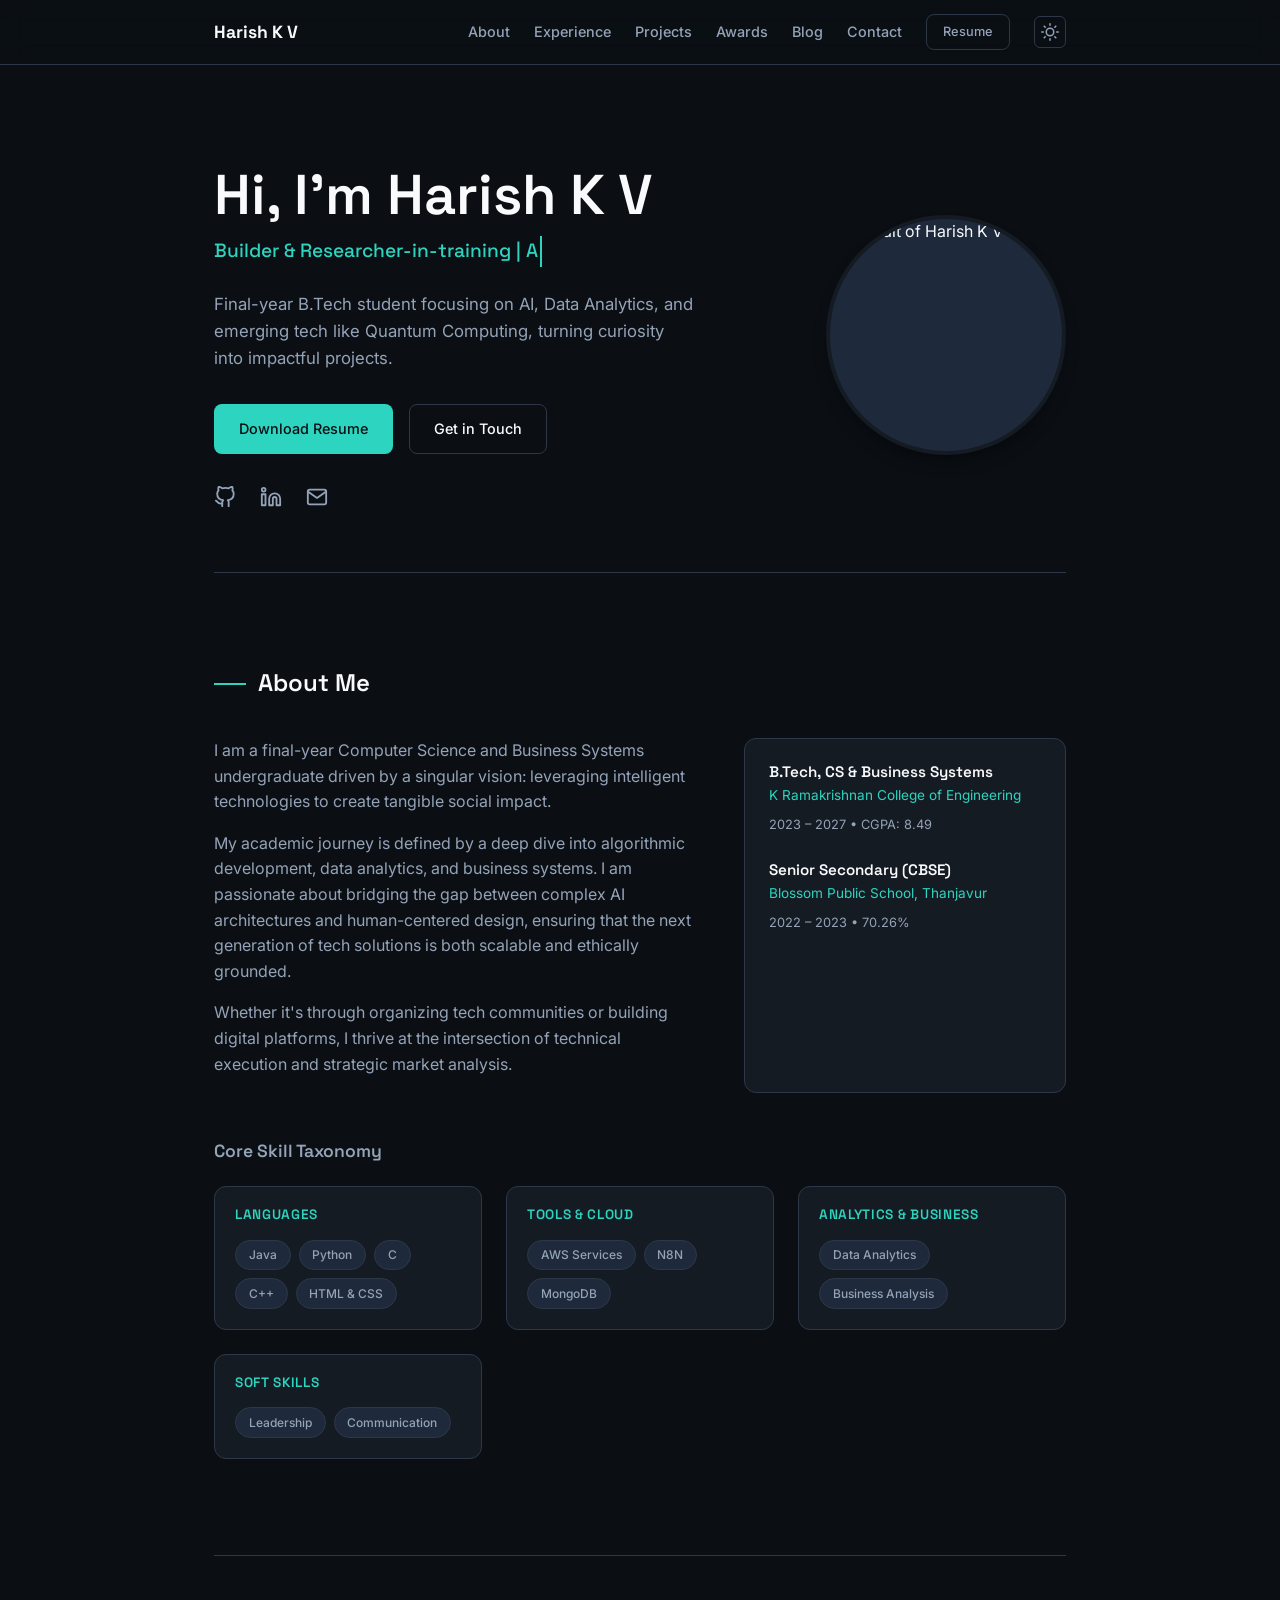
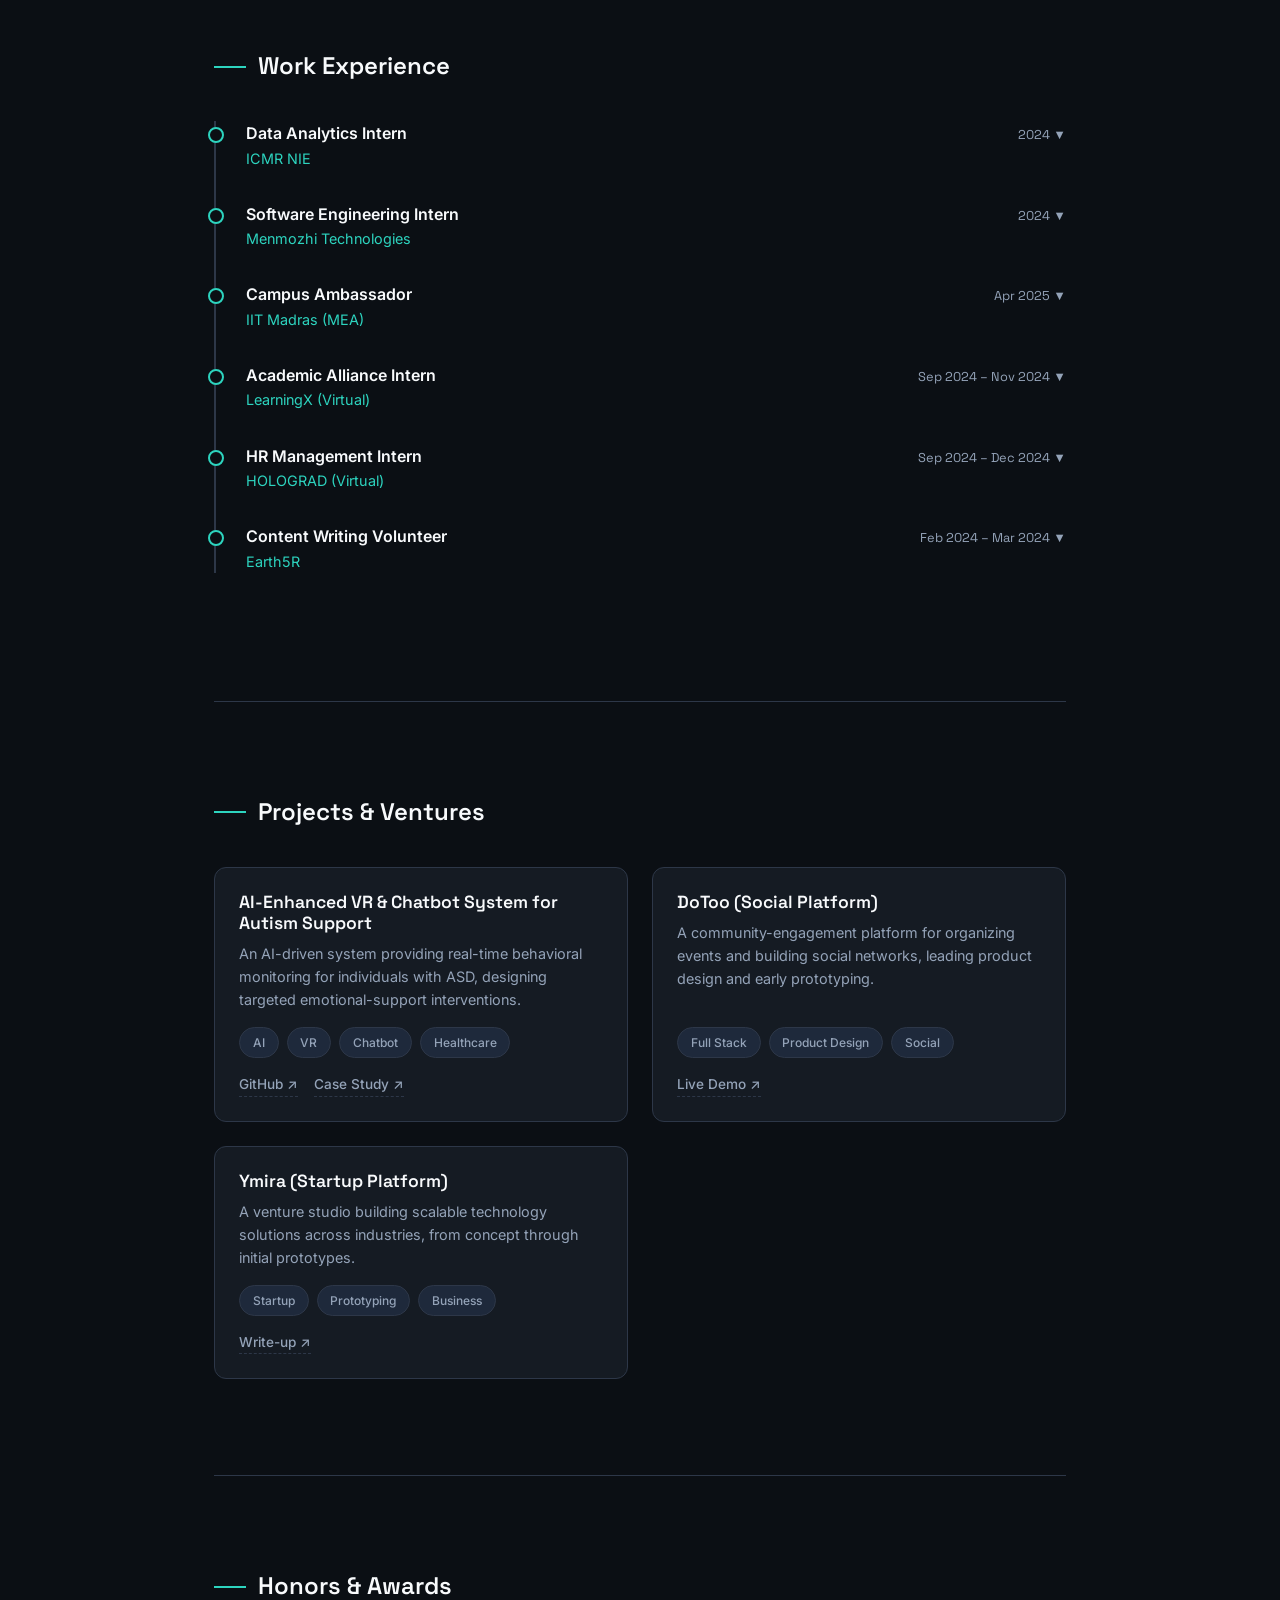
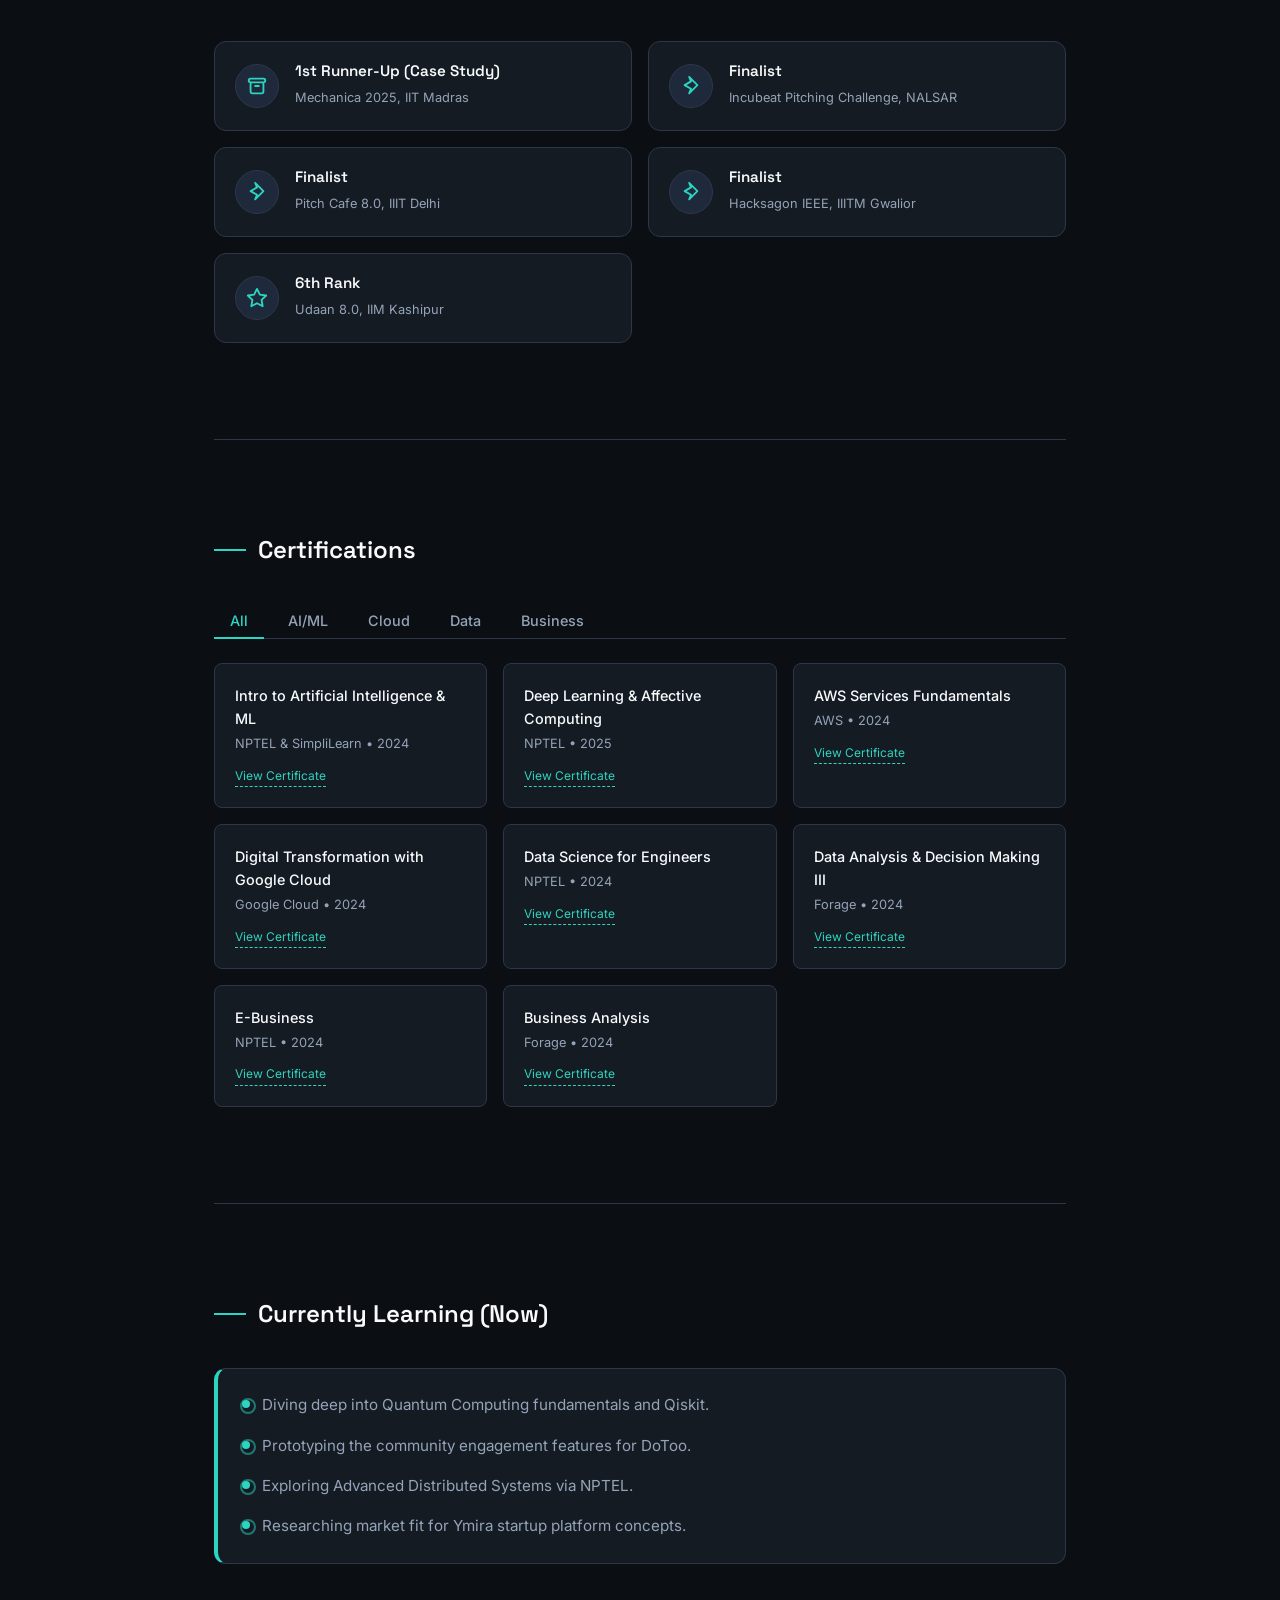
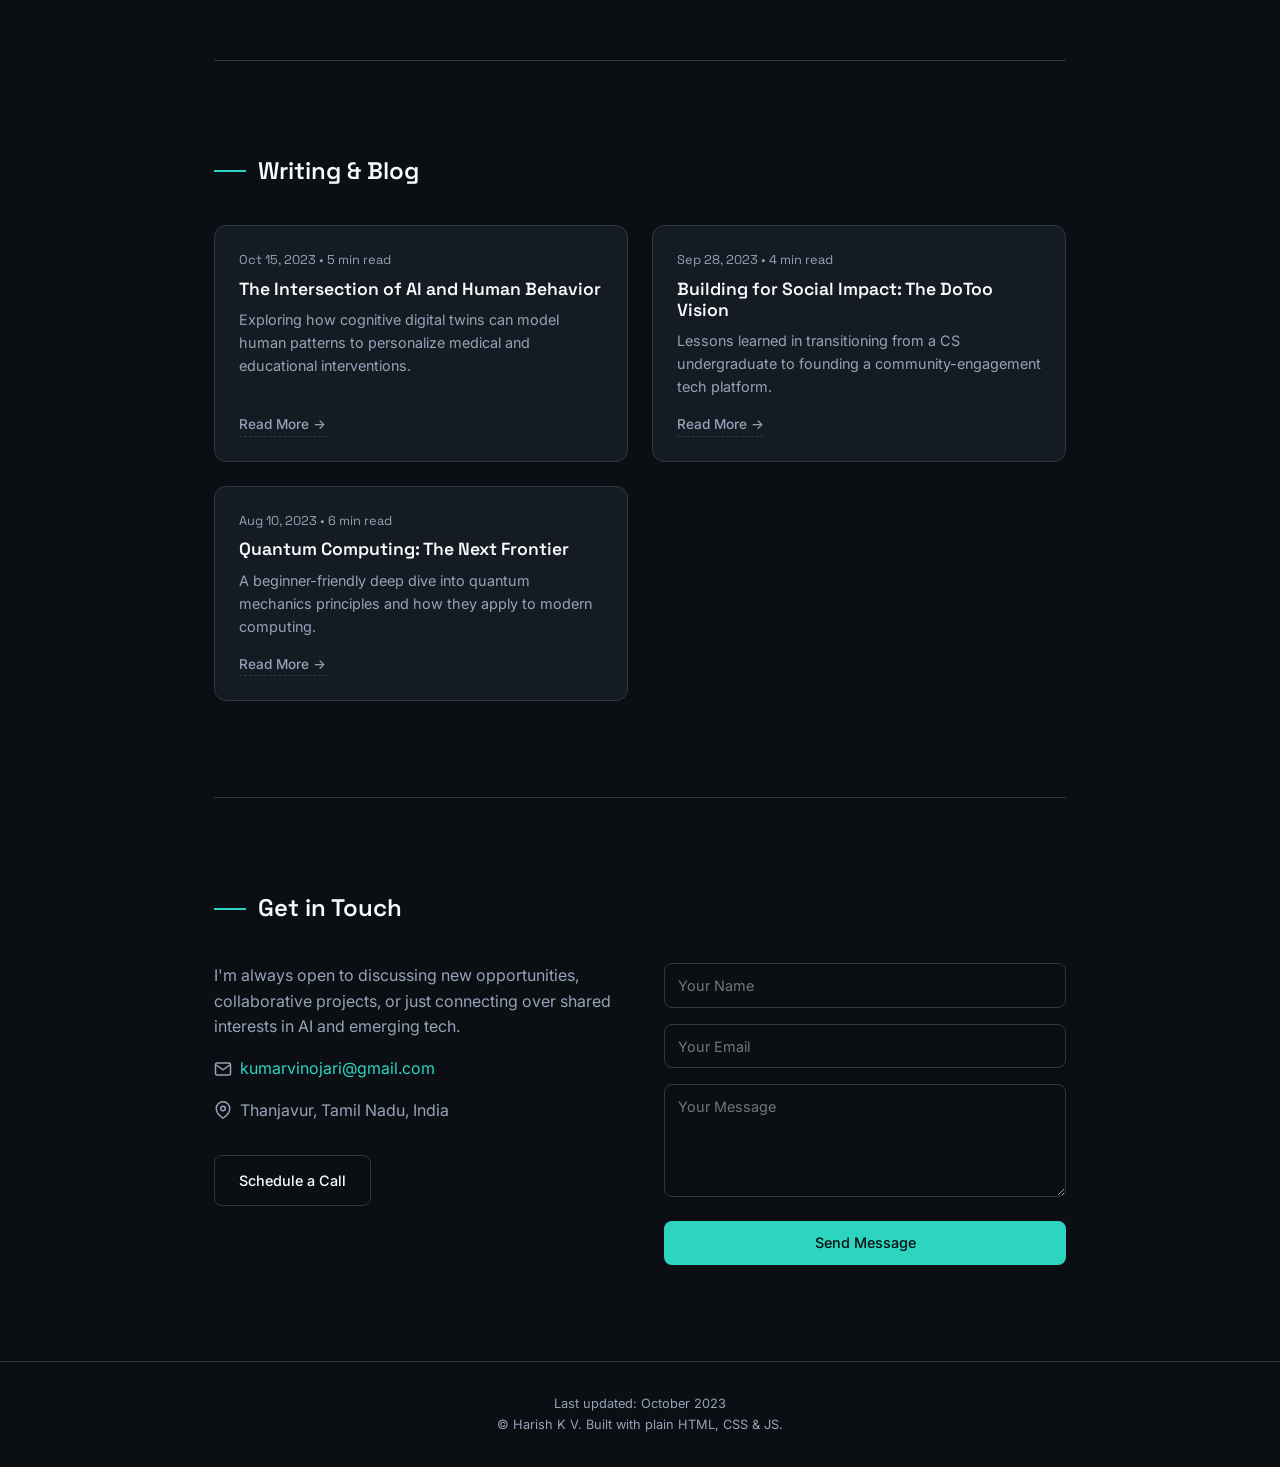
==== HarishKV.html @ 6a4a7d9d "Update social media links and profile image" ====
<!DOCTYPE html>
<html lang="en">
<head>
    <meta charset="UTF-8">
    <meta name="viewport" content="width=device-width, initial-scale=1.0">
    <title>Harish K V — Builder & Researcher-in-training</title>
    <meta name="description" content="Final-year B.Tech student focusing on AI, Data Analytics, and turning curiosity into projects.">
    
    <!-- Open Graph / Social Meta -->
    <meta property="og:title" content="Harish K V — Portfolio">
    <meta property="og:description" content="Final-year B.Tech student focusing on AI, Data Analytics, and turning curiosity into projects.">
    <meta property="og:type" content="website">
    
    <!-- Favicon (Inline SVG for zero load time) -->
    <link rel="icon" href=",<svg xmlns=%22http://www.w3.org/2000/svg%22 viewBox=%220 0 100 100%22><rect width=%22100%22 height=%22100%22 rx=%2220%22 fill=%22%230F766E%22/><text x=%2250%22 y=%2275%22 font-size=%2270%22 font-family=%22sans-serif%22 font-weight=%22bold%22 fill=%22white%22 text-anchor=%22middle%22>H</text></svg>">
    
    <!-- Fonts -->
    <link rel="preconnect" href="https://fonts.googleapis.com">
    <link rel="preconnect" href="https://fonts.gstatic.com" crossorigin>
    <link href="https://fonts.googleapis.com/css2?family=Space+Grotesk:wght@400;500;600;700&family=Inter:wght@300;400;500;600&display=swap" rel="stylesheet">

    <!-- Progressive Enhancement: Mark JS as loaded so animations don't hide content if JS fails -->
    <script>document.documentElement.classList.add('js-loaded');</script>

    <style>
        /* =========================================
           1. DESIGN TOKENS & RESETS
           ========================================= */
        :root {
            --bg: #0B0F14;
            --surface: #151B23;
            --text: #F8FAFC;
            --text-muted: #94A3B8;
            --accent: #2DD4BF;
            --accent-hover: #5EEAD4;
            --border: #2D3748;
            --code-bg: #1E293B;
            --radius: 12px;
            --shadow: 0 4px 6px -1px rgba(0, 0, 0, 0.3);
            --shadow-hover: 0 10px 15px -3px rgba(0, 0, 0, 0.4);
        }

        [data-theme="light"] {
            --bg: #FAFAFA;
            --surface: #FFFFFF;
            --text: #1E293B;
            --text-muted: #64748B;
            --accent: #0F766E;
            --accent-hover: #115E59;
            --border: #E2E8F0;
            --code-bg: #F1F5F9;
            --shadow: 0 4px 6px -1px rgba(0, 0, 0, 0.05);
            --shadow-hover: 0 10px 15px -3px rgba(0, 0, 0, 0.08);
        }

        * { margin: 0; padding: 0; box-sizing: border-box; }
        html { scroll-behavior: smooth; }
        
        body {
            font-family: 'Inter', sans-serif;
            background-color: var(--bg);
            color: var(--text);
            line-height: 1.6;
            transition: background-color 0.3s ease, color 0.3s ease;
            -webkit-font-smoothing: antialiased;
        }

        h1, h2, h3, h4, h5 {
            font-family: 'Space Grotesk', sans-serif;
            font-weight: 600;
            line-height: 1.2;
            color: var(--text);
        }

        a { color: var(--accent); text-decoration: none; transition: color 0.2s; }
        a:hover { color: var(--accent-hover); }
        img { max-width: 100%; display: block; }

        ::selection { background: var(--accent); color: var(--bg); }

        /* =========================================
           2. LAYOUT & UTILITIES
           ========================================= */
        .container { max-width: 900px; margin: 0 auto; padding: 0 1.5rem; }
        .section { padding: 6rem 0; border-top: 1px solid var(--border); }
        .section-title { font-size: 1.5rem; margin-bottom: 2.5rem; display: flex; align-items: center; gap: 0.75rem; }
        .section-title::before { content: ''; display: block; width: 32px; height: 2px; background: var(--accent); }
        .text-muted { color: var(--text-muted); }
        .tag { font-size: 0.75rem; padding: 0.3rem 0.8rem; background: var(--code-bg); border-radius: 999px; color: var(--text-muted); font-weight: 500; border: 1px solid var(--border); }
        .btn { display: inline-block; padding: 0.8rem 1.5rem; border-radius: 8px; font-weight: 500; font-size: 0.9rem; transition: all 0.2s; cursor: pointer; border: 1px solid transparent; font-family: 'Inter', sans-serif; }
        .btn-primary { background: var(--accent); color: var(--bg); }
        .btn-primary:hover { background: var(--accent-hover); color: var(--bg); transform: translateY(-2px); box-shadow: var(--shadow-hover); }
        .btn-outline { background: transparent; border-color: var(--border); color: var(--text); }
        .btn-outline:hover { border-color: var(--accent); color: var(--accent); transform: translateY(-2px); }

        /* =========================================
           3. NAVIGATION
           ========================================= */
        nav {
            position: sticky; top: 0; z-index: 50;
            background: rgba(11, 15, 20, 0.8);
            backdrop-filter: blur(12px);
            border-bottom: 1px solid var(--border);
        }
        [data-theme="light"] nav { background: rgba(250, 250, 250, 0.8); }
        
        nav .container { display: flex; justify-content: space-between; align-items: center; height: 64px; }
        .nav-logo { font-family: 'Space Grotesk', sans-serif; font-weight: 700; font-size: 1.1rem; color: var(--text); }
        .nav-links { display: flex; align-items: center; gap: 1.5rem; }
        .nav-links a { color: var(--text-muted); font-size: 0.9rem; font-weight: 500; }
        .nav-links a:hover { color: var(--text); }
        .theme-toggle { background: none; border: 1px solid var(--border); border-radius: 6px; cursor: pointer; color: var(--text-muted); padding: 6px; display: flex; align-items: center; transition: all 0.2s; }
        .theme-toggle:hover { color: var(--accent); border-color: var(--accent); }
        .menu-btn { display: none; background: none; border: none; cursor: pointer; color: var(--text); }

        @media (max-width: 768px) {
            .nav-links { display: none; flex-direction: column; position: absolute; top: 64px; left: 0; right: 0; background: var(--surface); padding: 1rem; border-bottom: 1px solid var(--border); gap: 1rem; }
            .nav-links.open { display: flex; }
            .menu-btn { display: block; }
        }

        /* =========================================
           4. HERO SECTION
           ========================================= */
        header { padding: 6rem 0 4rem; }
        .hero { display: grid; grid-template-columns: 1.5fr 1fr; gap: 3rem; align-items: center; }
        .hero h1 { font-size: clamp(2.5rem, 5vw, 3.5rem); margin-bottom: 0.5rem; }
        .hero-tagline { font-family: 'Space Grotesk', sans-serif; font-size: 1.2rem; color: var(--accent); margin-bottom: 1.5rem; min-height: 30px; font-weight: 500; }
        .hero-intro { color: var(--text-muted); margin-bottom: 2rem; max-width: 500px; font-size: 1.05rem; }
        .hero-ctas { display: flex; gap: 1rem; margin-bottom: 2rem; flex-wrap: wrap; }
        .hero-socials { display: flex; gap: 1.5rem; }
        .hero-socials a { color: var(--text-muted); display: flex; align-items: center; transition: color 0.2s; }
        .hero-socials a:hover { color: var(--accent); }
        
        .hero-photo { width: 100%; max-width: 240px; aspect-ratio: 1; border-radius: 50%; overflow: hidden; margin-left: auto; border: 4px solid var(--surface); box-shadow: var(--shadow-hover); background: var(--code-bg); }
        .hero-photo img { width: 100%; height: 100%; object-fit: cover; }

        @media (max-width: 768px) {
            .hero { grid-template-columns: 1fr; text-align: center; }
            .hero-photo { margin: 0 auto; max-width: 180px; }
            .hero-ctas { justify-content: center; }
            .hero-socials { justify-content: center; }
            .hero-intro { margin-left: auto; margin-right: auto; }
        }

        /* =========================================
           5. ABOUT & SKILLS & EDUCATION
           ========================================= */
        .about-grid { display: grid; grid-template-columns: 1.5fr 1fr; gap: 3rem; margin-bottom: 3rem; }
        .about-text p { margin-bottom: 1rem; color: var(--text-muted); }
        .education-card { background: var(--surface); border: 1px solid var(--border); border-radius: var(--radius); padding: 1.5rem; }
        .edu-item { margin-bottom: 1.5rem; }
        .edu-item:last-child { margin-bottom: 0; }
        .edu-item h4 { font-size: 0.95rem; margin-bottom: 4px; }
        .edu-item p { font-size: 0.85rem; color: var(--accent); margin-bottom: 4px; }
        .edu-item span { font-size: 0.8rem; color: var(--text-muted); }
        
        .skills-grid { display: grid; grid-template-columns: repeat(auto-fit, minmax(220px, 1fr)); gap: 1.5rem; }
        .skills-group { background: var(--surface); border: 1px solid var(--border); padding: 1.25rem; border-radius: var(--radius); }
        .skills-group h4 { font-size: 0.85rem; text-transform: uppercase; letter-spacing: 0.05em; color: var(--accent); margin-bottom: 1rem; }
        .skills-container { display: flex; flex-wrap: wrap; gap: 0.5rem; }

        @media (max-width: 768px) { .about-grid { grid-template-columns: 1fr; } }

        /* =========================================
           6. TIMELINE (EXPERIENCE)
           ========================================= */
        .timeline { position: relative; padding-left: 2rem; }
        .timeline::before { content: ''; position: absolute; left: 0; top: 0; bottom: 0; width: 2px; background: var(--border); }
        .timeline-item { position: relative; margin-bottom: 2rem; }
        .timeline-item::before { content: ''; position: absolute; left: -2.4rem; top: 6px; width: 12px; height: 12px; border-radius: 50%; background: var(--bg); border: 2px solid var(--accent); }
        .timeline-header { display: flex; justify-content: space-between; align-items: baseline; flex-wrap: wrap; cursor: pointer; }
        .timeline-role { font-weight: 600; color: var(--text); }
        .timeline-company { color: var(--accent); font-size: 0.9rem; }
        .timeline-date { font-size: 0.8rem; color: var(--text-muted); font-family: 'Space Grotesk', sans-serif; }
        .timeline-details { max-height: 0; overflow: hidden; transition: max-height 0.3s ease; color: var(--text-muted); font-size: 0.9rem; padding-top: 0; }
        .timeline-item.active .timeline-details { max-height: 200px; padding-top: 0.5rem; }
        .timeline-arrow { transition: transform 0.3s ease; font-size: 0.8rem; color: var(--text-muted); }
        .timeline-item.active .timeline-arrow { transform: rotate(180deg); }

        /* =========================================
           7. PROJECTS & CARDS
           ========================================= */
        .projects-grid { display: grid; grid-template-columns: repeat(auto-fit, minmax(300px, 1fr)); gap: 1.5rem; }
        .card { background: var(--surface); border: 1px solid var(--border); border-radius: var(--radius); padding: 1.5rem; transition: transform 0.2s, box-shadow 0.2s, border-color 0.2s; display: flex; flex-direction: column; }
        .card:hover { transform: translateY(-4px); box-shadow: var(--shadow-hover); border-color: var(--accent); }
        .card h3 { margin-bottom: 0.5rem; font-size: 1.1rem; }
        .card p { font-size: 0.9rem; color: var(--text-muted); margin-bottom: 1rem; flex-grow: 1; }
        .card-tags { display: flex; flex-wrap: wrap; gap: 0.5rem; margin-bottom: 1rem; }
        .card-links { display: flex; gap: 1rem; font-size: 0.85rem; font-weight: 500; }
        .placeholder-link { color: var(--text-muted); border-bottom: 1px dashed var(--border); cursor: not-allowed; }

        /* =========================================
           8. ACHIEVEMENTS
           ========================================= */
        .achievements-grid { display: grid; grid-template-columns: repeat(auto-fit, minmax(280px, 1fr)); gap: 1rem; }
        .achievement-card { display: flex; align-items: center; gap: 1rem; background: var(--surface); border: 1px solid var(--border); padding: 1.25rem; border-radius: var(--radius); transition: border-color 0.2s; }
        .achievement-card:hover { border-color: var(--accent); }
        .medal-icon { width: 44px; height: 44px; background: var(--code-bg); border-radius: 50%; display: flex; align-items: center; justify-content: center; color: var(--accent); flex-shrink: 0; border: 1px solid var(--border); }
        .achievement-info h4 { font-size: 0.95rem; margin-bottom: 4px; }
        .achievement-info span { font-size: 0.8rem; color: var(--text-muted); }

        /* =========================================
           9. CERTIFICATIONS
           ========================================= */
        .cert-tabs { display: flex; gap: 0.5rem; margin-bottom: 1.5rem; border-bottom: 1px solid var(--border); flex-wrap: wrap; }
        .cert-tab { padding: 0.5rem 1rem; background: none; border: none; cursor: pointer; color: var(--text-muted); font-weight: 500; font-family: 'Inter', sans-serif; border-bottom: 2px solid transparent; margin-bottom: -1px; font-size: 0.9rem; }
        .cert-tab.active { color: var(--accent); border-bottom-color: var(--accent); }
        .cert-grid { display: grid; grid-template-columns: repeat(auto-fit, minmax(260px, 1fr)); gap: 1rem; }
        .cert-item { background: var(--surface); border: 1px solid var(--border); padding: 1.25rem; border-radius: 8px; font-size: 0.9rem; }
        .cert-item strong { display: block; color: var(--text); margin-bottom: 4px; font-weight: 500; }
        .cert-item span { color: var(--text-muted); font-size: 0.8rem; display: block; margin-bottom: 8px; }
        .cert-item a { font-size: 0.75rem; display: inline-block; color: var(--accent); border-bottom: 1px dashed var(--accent); padding-bottom: 1px; }

        /* =========================================
           10. NOW SECTION
           ========================================= */
        .now-card { background: var(--surface); border: 1px solid var(--border); border-left: 4px solid var(--accent); border-radius: var(--radius); padding: 1.5rem; }
        .now-list { list-style: none; }
        .now-list li { display: flex; align-items: start; gap: 0.75rem; margin-bottom: 1rem; color: var(--text-muted); font-size: 0.95rem; }
        .now-list li:last-child { margin-bottom: 0; }
        .pulse { width: 8px; height: 8px; background: var(--accent); border-radius: 50%; margin-top: 7px; flex-shrink: 0; position: relative; }
        .pulse::after { content: ''; position: absolute; top: -2px; left: -2px; width: 12px; height: 12px; border-radius: 50%; border: 2px solid var(--accent); opacity: 0.5; animation: pulse 2s infinite; }
        @keyframes pulse { 0% { transform: scale(1); opacity: 0.5; } 100% { transform: scale(1.5); opacity: 0; } }

        /* =========================================
           11. CONTACT
           ========================================= */
        .contact-grid { display: grid; grid-template-columns: 1fr 1fr; gap: 3rem; }
        .contact-form input, .contact-form textarea { width: 100%; padding: 0.8rem; margin-bottom: 1rem; background: var(--bg); border: 1px solid var(--border); border-radius: 8px; color: var(--text); font-family: 'Inter', sans-serif; font-size: 0.9rem; }
        .contact-form input:focus, .contact-form textarea:focus { outline: none; border-color: var(--accent); }
        .contact-info p { margin-bottom: 1rem; color: var(--text-muted); display: flex; align-items: center; gap: 0.5rem; }
        @media (max-width: 768px) { .contact-grid { grid-template-columns: 1fr; } }

        /* =========================================
           12. FOOTER & MISC
           ========================================= */
        footer { padding: 2rem 0; border-top: 1px solid var(--border); text-align: center; color: var(--text-muted); font-size: 0.8rem; }
        
        /* Bulletproof Scroll Reveal: Only hide if JS is loaded successfully */
        .reveal { transition: opacity 0.6s ease, transform 0.6s ease; }
        .js-loaded .reveal { opacity: 0; transform: translateY(20px); }
        .js-loaded .reveal.visible { opacity: 1; transform: translateY(0); }
        
        .cursor { display: inline-block; width: 2px; background: var(--accent); margin-left: 2px; animation: blink 1s infinite; }
        @keyframes blink { 0%, 100% { opacity: 1; } 50% { opacity: 0; } }

        /* Print Styles */
        @media print {
            nav, .hero-ctas, .theme-toggle, .menu-btn, footer, .contact-form { display: none; }
            body { background: white; color: black; }
            .section { border: none; padding: 1rem 0; }
            .card, .timeline-item, .achievement-card, .skills-group, .education-card { box-shadow: none; border: 1px solid #ccc; background: white; }
            .reveal { opacity: 1; transform: none; }
        }
    </style>
</head>
<body>

    <!-- ================= NAVIGATION ================= -->
    <nav>
        <div class="container">
            <a href="#hero" class="nav-logo">Harish K V</a>
            <div class="nav-links" id="navLinks">
                <a href="#about">About</a>
                <a href="#experience">Experience</a>
                <a href="#projects">Projects</a>
                <a href="#achievements">Awards</a>
                <a href="#blog">Blog</a>
                <a href="#contact">Contact</a>
                <a href="#" class="btn btn-outline" style="padding: 0.4rem 1rem; font-size: 0.8rem;" onclick="alert('Replace this with your PDF Resume Link'); return false;">Resume</a>
                <button class="theme-toggle" id="themeToggle" aria-label="Toggle dark mode">
                    <svg xmlns="http://www.w3.org/2000/svg" width="18" height="18" viewBox="0 0 24 24" fill="none" stroke="currentColor" stroke-width="2" stroke-linecap="round" stroke-linejoin="round"><circle cx="12" cy="12" r="5"></circle><line x1="12" y1="1" x2="12" y2="3"></line><line x1="12" y1="21" x2="12" y2="23"></line><line x1="4.22" y1="4.22" x2="5.64" y2="5.64"></line><line x1="18.36" y1="18.36" x2="19.78" y2="19.78"></line><line x1="1" y1="12" x2="3" y2="12"></line><line x1="21" y1="12" x2="23" y2="12"></line><line x1="4.22" y1="19.78" x2="5.64" y2="18.36"></line><line x1="18.36" y1="5.64" x2="19.78" y2="4.22"></line></svg>
                </button>
            </div>
            <button class="menu-btn" id="menuBtn" aria-label="Open menu">
              <svg xmlns="http://www.w3.org/2000/svg" width="24" height="24" viewBox="0 0 24 24" fill="none" stroke="currentColor" stroke-width="2" stroke-linecap="round" stroke-linejoin="round"><line x1="3" y1="12" x2="21" y2="12"></line><line x1="3" y1="6" x2="21" y2="6"></line><line x1="3" y1="18" x2="21" y2="18"></line></svg>
            </button>
        </div>
    </nav>

    <!-- ================= HERO ================= -->
    <header id="hero">
        <div class="container hero">
            <div>
                <h1>Hi, I'm Harish K V</h1>
                <div class="hero-tagline"><span id="typed-text"></span><span class="cursor">&nbsp;</span></div>
                <p class="hero-intro">
                    Final-year B.Tech student focusing on AI, Data Analytics, and emerging tech like Quantum Computing, turning curiosity into impactful projects.
                </p>
                <div class="hero-ctas">
                    <a href="#" class="btn btn-primary" onclick="alert('Replace this with your PDF Resume Link'); return false;">Download Resume</a>
                    <a href="#contact" class="btn btn-outline">Get in Touch</a>
                </div>
                <div class="hero-socials">
                    <a href="https://github.com/harish-KV-0506" target="_blank" aria-label="GitHub">
                        <svg xmlns="http://www.w3.org/2000/svg" width="22" height="22" viewBox="0 0 24 24" fill="none" stroke="currentColor" stroke-width="2" stroke-linecap="round" stroke-linejoin="round"><path d="M9 19c-5 1.5-5-2.5-7-3m14 6v-3.87a3.37 3.37 0 0 0-.94-2.61c3.14-.35 6.44-1.54 6.44-7A5.44 5.44 0 0 0 20 4.77 5.07 5.07 0 0 0 19.91 1S18.73.65 16 2.48a13.38 13.38 0 0 0-7 0C6.27.65 5.09 1 5.09 1A5.07 5.07 0 0 0 5 4.77a5.44 5.44 0 0 0-1.5 3.78c0 5.42 3.3 6.61 6.44 7A3.37 3.37 0 0 0 9 18.13V22"></path></svg>
                    </a>
                    <a href="https://www.linkedin.com/in/harish-k-v10 target="_blank" aria-label="LinkedIn">
                        <svg xmlns="http://www.w3.org/2000/svg" width="22" height="22" viewBox="0 0 24 24" fill="none" stroke="currentColor" stroke-width="2" stroke-linecap="round" stroke-linejoin="round"><path d="M16 8a6 6 0 0 1 6 6v7h-4v-7a2 2 0 0 0-2-2 2 2 0 0 0-2 2v7h-4v-7a6 6 0 0 1 6-6z"></path><rect x="2" y="9" width="4" height="12"></rect><circle cx="4" cy="4" r="2"></circle></svg>
                    </a>
                    <a href="mailto:kumarvinojari@gmail.com" aria-label="Email">
                        <svg xmlns="http://www.w3.org/2000/svg" width="22" height="22" viewBox="0 0 24 24" fill="none" stroke="currentColor" stroke-width="2" stroke-linecap="round" stroke-linejoin="round"><path d="M4 4h16c1.1 0 2 .9 2 2v12c0 1.1-.9 2-2 2H4c-1.1 0-2-.9-2-2V6c0-1.1.9-2 2-2z"></path><polyline points="22,6 12,13 2,6"></polyline></svg>
                    </a>
                </div>
            </div>
            <div class="hero-photo">
                <!-- REPLACE src WITH YOUR ACTUAL HEADSHOT URL -->
                <img src="" alt="Portrait of Harish K V" loading="lazy">
            </div>
        </div>
    </header>

    <main class="container">
        <!-- ================= ABOUT ================= -->
        <section id="about" class="section reveal">
            <h2 class="section-title">About Me</h2>
            <div class="about-grid">
                <div class="about-text">
                    <p>I am a final-year Computer Science and Business Systems undergraduate driven by a singular vision: leveraging intelligent technologies to create tangible social impact.</p>
                    <p>My academic journey is defined by a deep dive into algorithmic development, data analytics, and business systems. I am passionate about bridging the gap between complex AI architectures and human-centered design, ensuring that the next generation of tech solutions is both scalable and ethically grounded.</p>
                    <p>Whether it's through organizing tech communities or building digital platforms, I thrive at the intersection of technical execution and strategic market analysis.</p>
                </div>
                <div class="education-card">
                    <div class="edu-item">
                        <h4>B.Tech, CS & Business Systems</h4>
                        <p>K Ramakrishnan College of Engineering</p>
                        <span>2023 – 2027 • CGPA: 8.49</span>
                    </div>
                    <div class="edu-item">
                        <h4>Senior Secondary (CBSE)</h4>
                        <p>Blossom Public School, Thanjavur</p>
                        <span>2022 – 2023 • 70.26%</span>
                    </div>
                </div>
            </div>
            
            <h3 style="font-size: 1.1rem; margin-bottom: 1.5rem; color: var(--text-muted);">Core Skill Taxonomy</h3>
            <div class="skills-grid">
                <div class="skills-group">
                    <h4>Languages</h4>
                    <div class="skills-container"><span class="tag">Java</span><span class="tag">Python</span><span class="tag">C</span><span class="tag">C++</span><span class="tag">HTML & CSS</span></div>
                </div>
                <div class="skills-group">
                    <h4>Tools & Cloud</h4>
                    <div class="skills-container"><span class="tag">AWS Services</span><span class="tag">N8N</span><span class="tag">MongoDB</span></div>
                </div>
                <div class="skills-group">
                    <h4>Analytics & Business</h4>
                    <div class="skills-container"><span class="tag">Data Analytics</span><span class="tag">Business Analysis</span></div>
                </div>
                <div class="skills-group">
                    <h4>Soft Skills</h4>
                    <div class="skills-container"><span class="tag">Leadership</span><span class="tag">Communication</span></div>
                </div>
            </div>
        </section>

        <!-- ================= EXPERIENCE ================= -->
        <section id="experience" class="section reveal">
            <h2 class="section-title">Work Experience</h2>
            <div class="timeline" id="timelineContainer">
                <!-- Populated by JS -->
            </div>
        </section>

        <!-- ================= PROJECTS ================= -->
        <section id="projects" class="section reveal">
            <h2 class="section-title">Projects & Ventures</h2>
            <div class="projects-grid" id="projectsContainer">
                <!-- Populated by JS -->
            </div>
        </section>

        <!-- ================= ACHIEVEMENTS ================= -->
        <section id="achievements" class="section reveal">
            <h2 class="section-title">Honors & Awards</h2>
            <div class="achievements-grid" id="achievementsContainer">
                <!-- Populated by JS -->
            </div>
        </section>

        <!-- ================= CERTIFICATIONS ================= -->
        <section id="certifications" class="section reveal">
            <h2 class="section-title">Certifications</h2>
            <div class="cert-tabs" id="certTabs">
                <button class="cert-tab active" data-cat="all">All</button>
                <button class="cert-tab" data-cat="ai">AI/ML</button>
                <button class="cert-tab" data-cat="cloud">Cloud</button>
                <button class="cert-tab" data-cat="data">Data</button>
                <button class="cert-tab" data-cat="business">Business</button>
            </div>
            <div class="cert-grid" id="certContainer">
                <!-- Populated by JS -->
            </div>
        </section>

        <!-- ================= NOW SECTION ================= -->
        <section id="now" class="section reveal">
            <h2 class="section-title">Currently Learning (Now)</h2>
            <div class="now-card">
                <ul class="now-list">
                    <li><span class="pulse"></span> Diving deep into Quantum Computing fundamentals and Qiskit.</li>
                    <li><span class="pulse"></span> Prototyping the community engagement features for DoToo.</li>
                    <li><span class="pulse"></span> Exploring Advanced Distributed Systems via NPTEL.</li>
                    <li><span class="pulse"></span> Researching market fit for Ymira startup platform concepts.</li>
                </ul>
            </div>
        </section>

        <!-- ================= BLOG ================= -->
        <section id="blog" class="section reveal">
            <h2 class="section-title">Writing & Blog</h2>
            <div class="projects-grid" id="blogContainer">
                <!-- Populated by JS -->
            </div>
        </section>

        <!-- ================= CONTACT ================= -->
        <section id="contact" class="section reveal">
            <h2 class="section-title">Get in Touch</h2>
            <div class="contact-grid">
                <div class="contact-info">
                    <p>I'm always open to discussing new opportunities, collaborative projects, or just connecting over shared interests in AI and emerging tech.</p>
                    <p>
                        <svg xmlns="http://www.w3.org/2000/svg" width="18" height="18" viewBox="0 0 24 24" fill="none" stroke="currentColor" stroke-width="2"><path d="M4 4h16c1.1 0 2 .9 2 2v12c0 1.1-.9 2-2 2H4c-1.1 0-2-.9-2-2V6c0-1.1.9-2 2-2z"></path><polyline points="22,6 12,13 2,6"></polyline></svg>
                        <a href="mailto:kumarvinojari@gmail.com">kumarvinojari@gmail.com</a>
                    </p>
                    <p>
                        <svg xmlns="http://www.w3.org/2000/svg" width="18" height="18" viewBox="0 0 24 24" fill="none" stroke="currentColor" stroke-width="2"><path d="M21 10c0 7-9 13-9 13s-9-6-9-13a9 9 0 0 1 18 0z"></path><circle cx="12" cy="10" r="3"></circle></svg>
                        Thanjavur, Tamil Nadu, India
                    </p>
                    <div style="margin-top: 2rem;">
                        <a href="#" class="btn btn-outline" onclick="alert('Replace with Calendly link'); return false;">Schedule a Call</a>
                    </div>
                </div>
                <form class="contact-form" onsubmit="alert('Form submission needs backend integration (e.g., Formspree).'); return false;">
                    <input type="text" placeholder="Your Name" required>
                    <input type="email" placeholder="Your Email" required>
                    <textarea rows="5" placeholder="Your Message" required></textarea>
                    <button type="submit" class="btn btn-primary" style="width: 100%;">Send Message</button>
                </form>
            </div>
        </section>
    </main>

    <footer>
        <div class="container">
            <p>Last updated: October 2023</p>
            <p>© Harish K V. Built with plain HTML, CSS & JS.</p>
        </div>
    </footer>

    <script>
        /* =========================================
           DATA ARRAYS (EDIT THESE TO UPDATE CONTENT)
           ========================================= */

        const experiences = [
            { role: "Data Analytics Intern", company: "ICMR NIE", date: "2024", desc: "Analyzed public health datasets to derive actionable insights, supporting research initiatives in epidemiology." },
            { role: "Software Engineering Intern", company: "Menmozhi Technologies", date: "2024", desc: "Contributed to the software development lifecycle, focusing on scalable web architectures and clean code practices." },
            { role: "Campus Ambassador", company: "IIT Madras (MEA)", date: "Apr 2025", desc: "Represented IITM events and workshops, bridging the gap between academia and industry peers." },
            { role: "Academic Alliance Intern", company: "LearningX (Virtual)", date: "Sep 2024 – Nov 2024", desc: "Collaborated on educational technology platforms, enhancing learning management systems." },
            { role: "HR Management Intern", company: "HOLOGRAD (Virtual)", date: "Sep 2024 – Dec 2024", desc: "Assisted in talent acquisition processes and HR analytics to optimize recruitment strategies." },
            { role: "Content Writing Volunteer", company: "Earth5R", date: "Feb 2024 – Mar 2024", desc: "Created impactful content focused on sustainability and environmental awareness for a global NGO." }
        ];

        const projects = [
            { title: "AI-Enhanced VR & Chatbot System for Autism Support", desc: "An AI-driven system providing real-time behavioral monitoring for individuals with ASD, designing targeted emotional-support interventions.", tags: ["AI", "VR", "Chatbot", "Healthcare"], links: [{label: "GitHub", url: "#"}, {label: "Case Study", url: "#"}] },
            { title: "DoToo (Social Platform)", desc: "A community-engagement platform for organizing events and building social networks, leading product design and early prototyping.", tags: ["Full Stack", "Product Design", "Social"], links: [{label: "Live Demo", url: "#"}] },
            { title: "Ymira (Startup Platform)", desc: "A venture studio building scalable technology solutions across industries, from concept through initial prototypes.", tags: ["Startup", "Prototyping", "Business"], links: [{label: "Write-up", url: "#"}] }
        ];

        const achievements = [
            { title: "1st Runner-Up (Case Study)", org: "Mechanica 2025, IIT Madras", icon: "M5 8h14M5 8a2 2 0 110-4h14a2 2 0 110 4M5 8v10a2 2 0 002 2h10a2 2 0 002-2V8m-9 4h4" },
            { title: "Finalist", org: "Incubeat Pitching Challenge, NALSAR", icon: "M12 15l-2 5l9-9l-9-9l2 5l-7 4z" },
            { title: "Finalist", org: "Pitch Cafe 8.0, IIIT Delhi", icon: "M12 15l-2 5l9-9l-9-9l2 5l-7 4z" },
            { title: "Finalist", org: "Hacksagon IEEE, IIITM Gwalior", icon: "M12 15l-2 5l9-9l-9-9l2 5l-7 4z" },
            { title: "6th Rank", org: "Udaan 8.0, IIM Kashipur", icon: "M12 2l3.09 6.26L22 9.27l-5 4.87 1.18 6.88L12 17.77l-6.18 3.25L7 14.14 2 9.27l6.91-1.01L12 2z" }
        ];

        const certifications = [
            { cat: "ai", name: "Intro to Artificial Intelligence & ML", issuer: "NPTEL & SimpliLearn", date: "2024", proof: "#" },
            { cat: "ai", name: "Deep Learning & Affective Computing", issuer: "NPTEL", date: "2025", proof: "#" },
            { cat: "cloud", name: "AWS Services Fundamentals", issuer: "AWS", date: "2024", proof: "#" },
            { cat: "cloud", name: "Digital Transformation with Google Cloud", issuer: "Google Cloud", date: "2024", proof: "#" },
            { cat: "data", name: "Data Science for Engineers", issuer: "NPTEL", date: "2024", proof: "#" },
            { cat: "data", name: "Data Analysis & Decision Making III", issuer: "Forage", date: "2024", proof: "#" },
            { cat: "business", name: "E-Business", issuer: "NPTEL", date: "2024", proof: "#" },
            { cat: "business", name: "Business Analysis", issuer: "Forage", date: "2024", proof: "#" }
        ];

        const blogPosts = [
            { title: "The Intersection of AI and Human Behavior", date: "Oct 15, 2023", readTime: "5 min read", excerpt: "Exploring how cognitive digital twins can model human patterns to personalize medical and educational interventions." },
            { title: "Building for Social Impact: The DoToo Vision", date: "Sep 28, 2023", readTime: "4 min read", excerpt: "Lessons learned in transitioning from a CS undergraduate to founding a community-engagement tech platform." },
            { title: "Quantum Computing: The Next Frontier", date: "Aug 10, 2023", readTime: "6 min read", excerpt: "A beginner-friendly deep dive into quantum mechanics principles and how they apply to modern computing." }
        ];

        /* =========================================
           RENDER FUNCTIONS
           ========================================= */

        // Timeline
        const timelineContainer = document.getElementById('timelineContainer');
        experiences.forEach(exp => {
            timelineContainer.innerHTML += `
                <div class="timeline-item" onclick="this.classList.toggle('active')">
                    <div class="timeline-header">
                        <div>
                            <div class="timeline-role">${exp.role}</div>
                            <div class="timeline-company">${exp.company}</div>
                        </div>
                        <div class="timeline-date">${exp.date} <span class="timeline-arrow">▼</span></div>
                    </div>
                    <div class="timeline-details">${exp.desc}</div>
                </div>
            `;
        });

        // Projects
        const projectsContainer = document.getElementById('projectsContainer');
        projects.forEach(p => {
            projectsContainer.innerHTML += `
                <div class="card">
                    <h3>${p.title}</h3>
                    <p>${p.desc}</p>
                    <div class="card-tags">${p.tags.map(t => `<span class="tag">${t}</span>`).join('')}</div>
                    <div class="card-links">
                        ${p.links.map(l => `<a href="${l.url}" target="_blank" class="${l.url === '#' ? 'placeholder-link' : ''}">${l.label} ↗</a>`).join('')}
                    </div>
                </div>
            `;
        });

        // Achievements
        const achievementsContainer = document.getElementById('achievementsContainer');
        achievements.forEach(a => {
            achievementsContainer.innerHTML += `
                <div class="achievement-card">
                    <div class="medal-icon">
                        <svg xmlns="http://www.w3.org/2000/svg" width="22" height="22" viewBox="0 0 24 24" fill="none" stroke="currentColor" stroke-width="2" stroke-linecap="round" stroke-linejoin="round"><path d="${a.icon}"></path></svg>
                    </div>
                    <div class="achievement-info">
                        <h4>${a.title}</h4>
                        <span>${a.org}</span>
                    </div>
                </div>
            `;
        });

        // Certifications
        const certContainer = document.getElementById('certContainer');
        function renderCerts(cat) {
            certContainer.innerHTML = '';
            const filtered = cat === 'all' ? certifications : certifications.filter(c => c.cat === cat);
            filtered.forEach(c => {
                certContainer.innerHTML += `
                    <div class="cert-item">
                        <strong>${c.name}</strong>
                        <span>${c.issuer} • ${c.date}</span>
                        <a href="${c.proof}" target="_blank">View Certificate</a>
                    </div>
                `;
            });
        }
        renderCerts('all');
        document.querySelectorAll('.cert-tab').forEach(tab => {
            tab.addEventListener('click', (e) => {
                document.querySelector('.cert-tab.active').classList.remove('active');
                e.target.classList.add('active');
                renderCerts(e.target.dataset.cat);
            });
        });

        // Blog
        const blogContainer = document.getElementById('blogContainer');
        blogPosts.forEach(b => {
            blogContainer.innerHTML += `
                <div class="card">
                    <span class="text-muted" style="font-size: 0.8rem; font-family: 'Space Grotesk';">${b.date} • ${b.readTime}</span>
                    <h3 style="margin-top: 0.5rem;">${b.title}</h3>
                    <p>${b.excerpt}</p>
                    <div class="card-links">
                        <a href="#" class="placeholder-link">Read More →</a>
                    </div>
                </div>
            `;
        });

        /* =========================================
           INTERACTIONS & ANIMATIONS
           ========================================= */

        // Theme Toggle (Wrapped in try-catch to prevent any browser security errors from breaking the page)
        const themeToggle = document.getElementById('themeToggle');
        const root = document.documentElement;
        let savedTheme = 'dark';
        try {
            savedTheme = localStorage.getItem('theme') || 'dark';
        } catch (e) {
            console.warn('LocalStorage not available. Defaulting to dark mode.');
        }
        root.setAttribute('data-theme', savedTheme);

        themeToggle.addEventListener('click', () => {
            const currentTheme = root.getAttribute('data-theme');
            const newTheme = currentTheme === 'dark' ? 'light' : 'dark';
            root.setAttribute('data-theme', newTheme);
            try {
                localStorage.setItem('theme', newTheme);
            } catch (e) {}
        });

        // Mobile Menu
        const menuBtn = document.getElementById('menuBtn');
        const navLinks = document.getElementById('navLinks');
        menuBtn.addEventListener('click', () => navLinks.classList.toggle('open'));

        // Scroll Reveal (Bulletproof: checks if elements exist first)
        const revealElements = document.querySelectorAll('.reveal');
        if ('IntersectionObserver' in window && revealElements.length > 0) {
            const observer = new IntersectionObserver((entries) => {
                entries.forEach(entry => {
                    if (entry.isIntersecting) {
                        entry.target.classList.add('visible');
                        observer.unobserve(entry.target);
                    }
                });
            }, { threshold: 0.1 });

            revealElements.forEach(el => observer.observe(el));
        } else {
            // Fallback for very old browsers: just make everything visible
            revealElements.forEach(el => el.classList.add('visible'));
        }

        // Hero Typing Effect
        const taglineText = "Builder & Researcher-in-training | AI, Data, and turning curiosity into projects";
        const typedTextElement = document.getElementById('typed-text');
        let typeIndex = 0;

        function typeWriter() {
            if (typeIndex < taglineText.length) {
                typedTextElement.textContent += taglineText.charAt(typeIndex);
                typeIndex++;
                setTimeout(typeWriter, 40);
            }
        }
        // Start typing effect after a slight delay
        setTimeout(typeWriter, 500);
    </script>
</body>
</html>
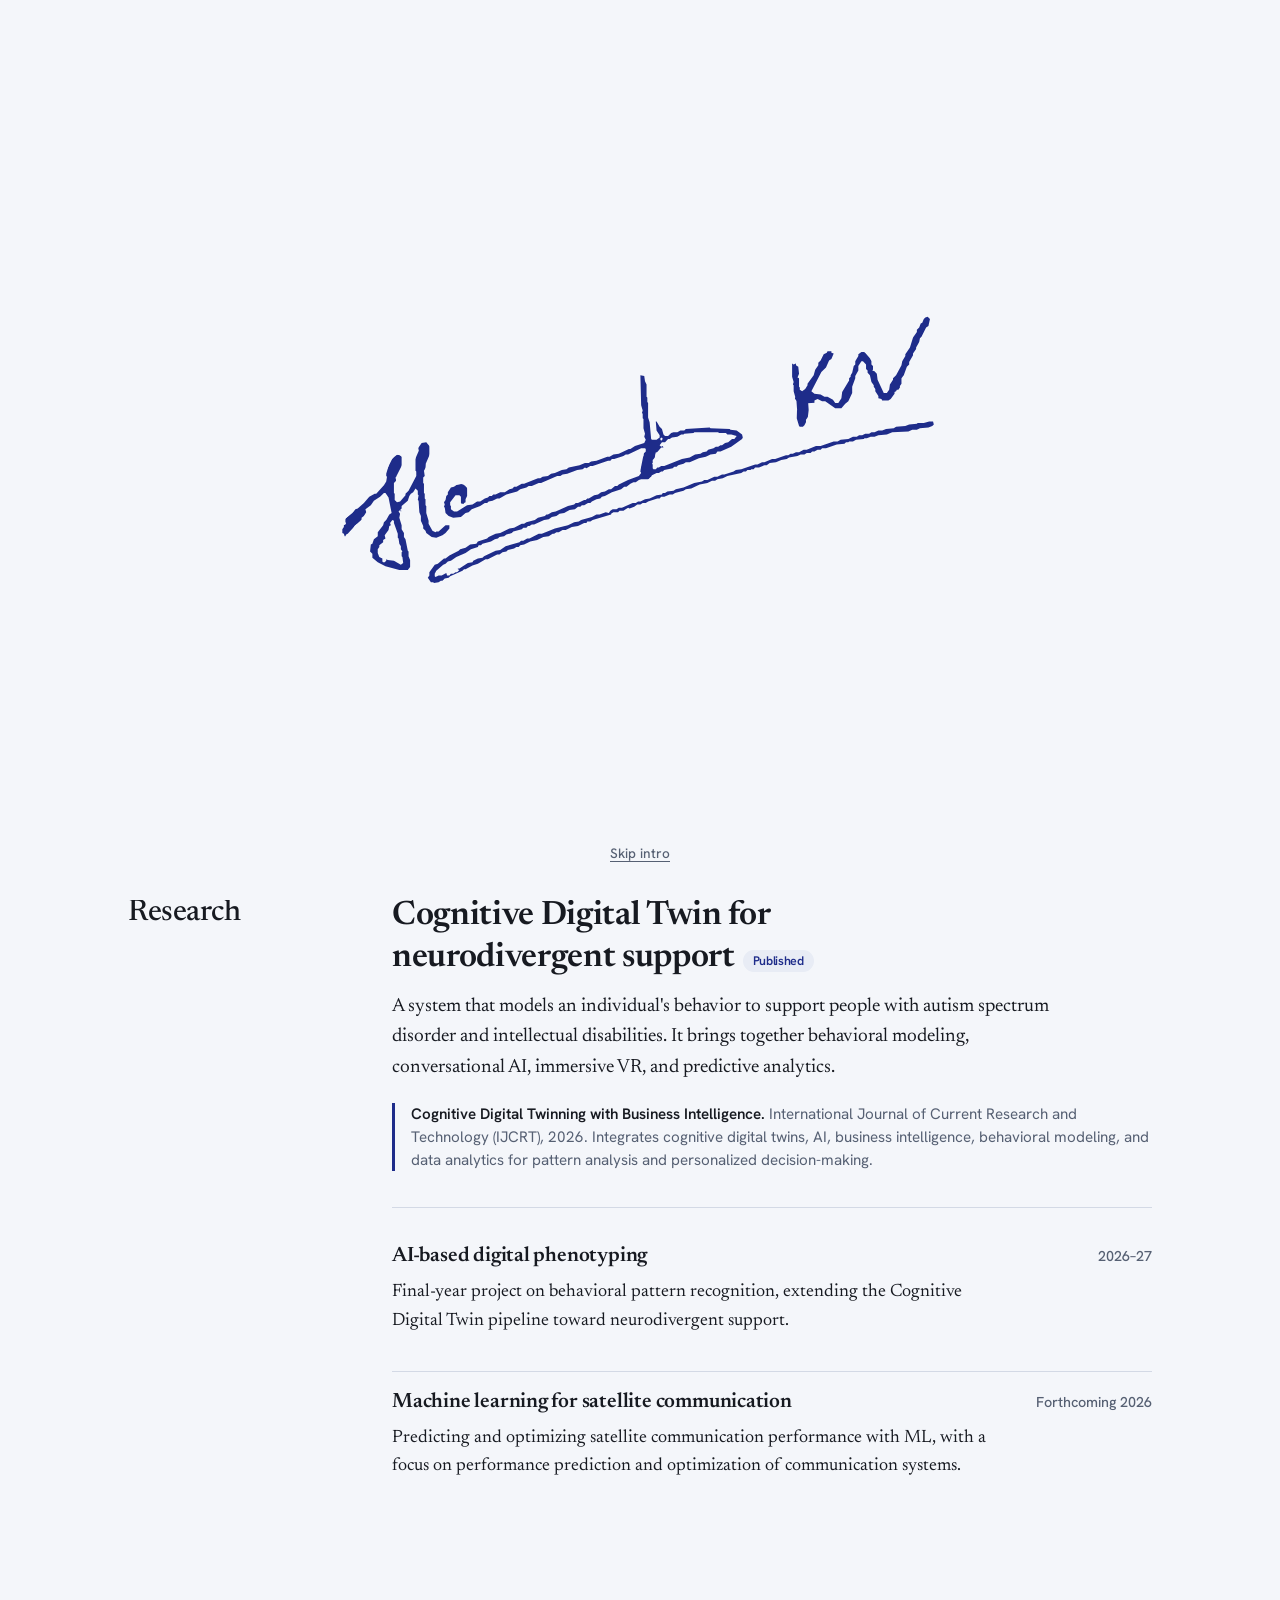
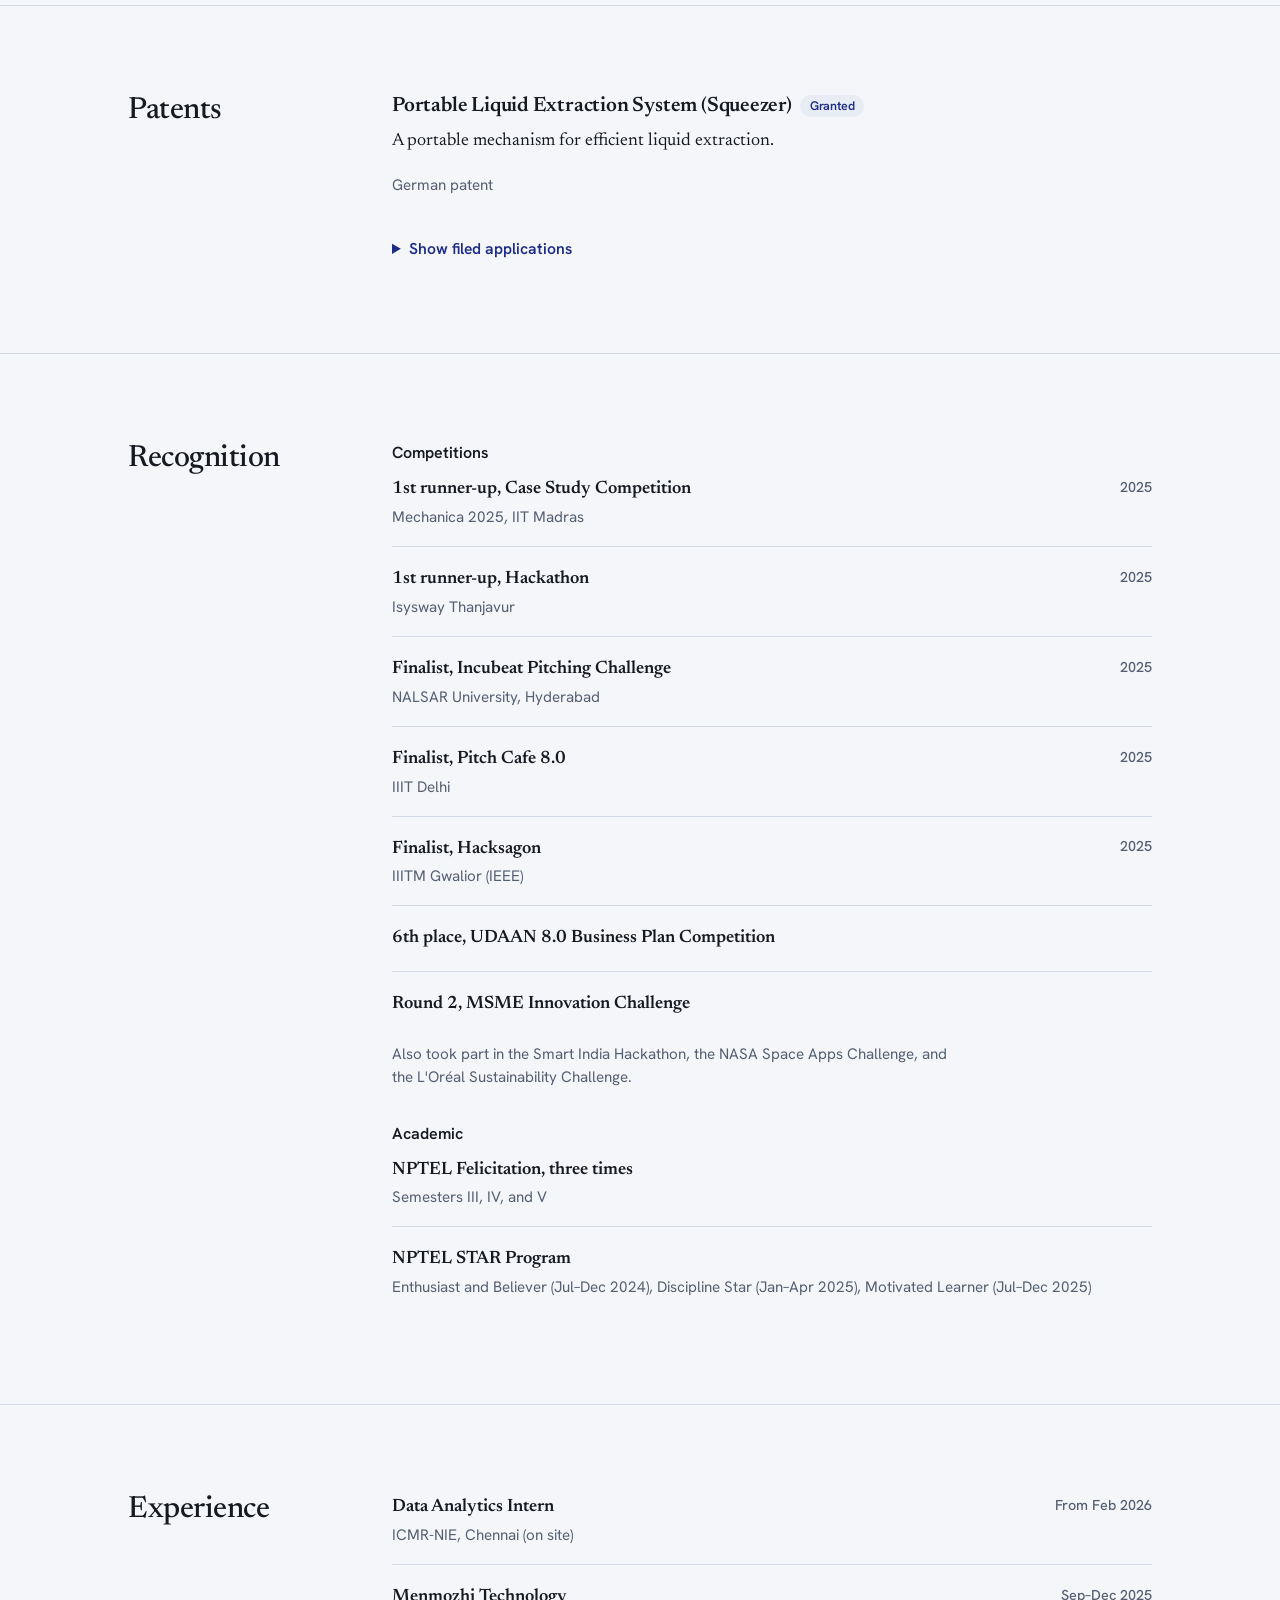
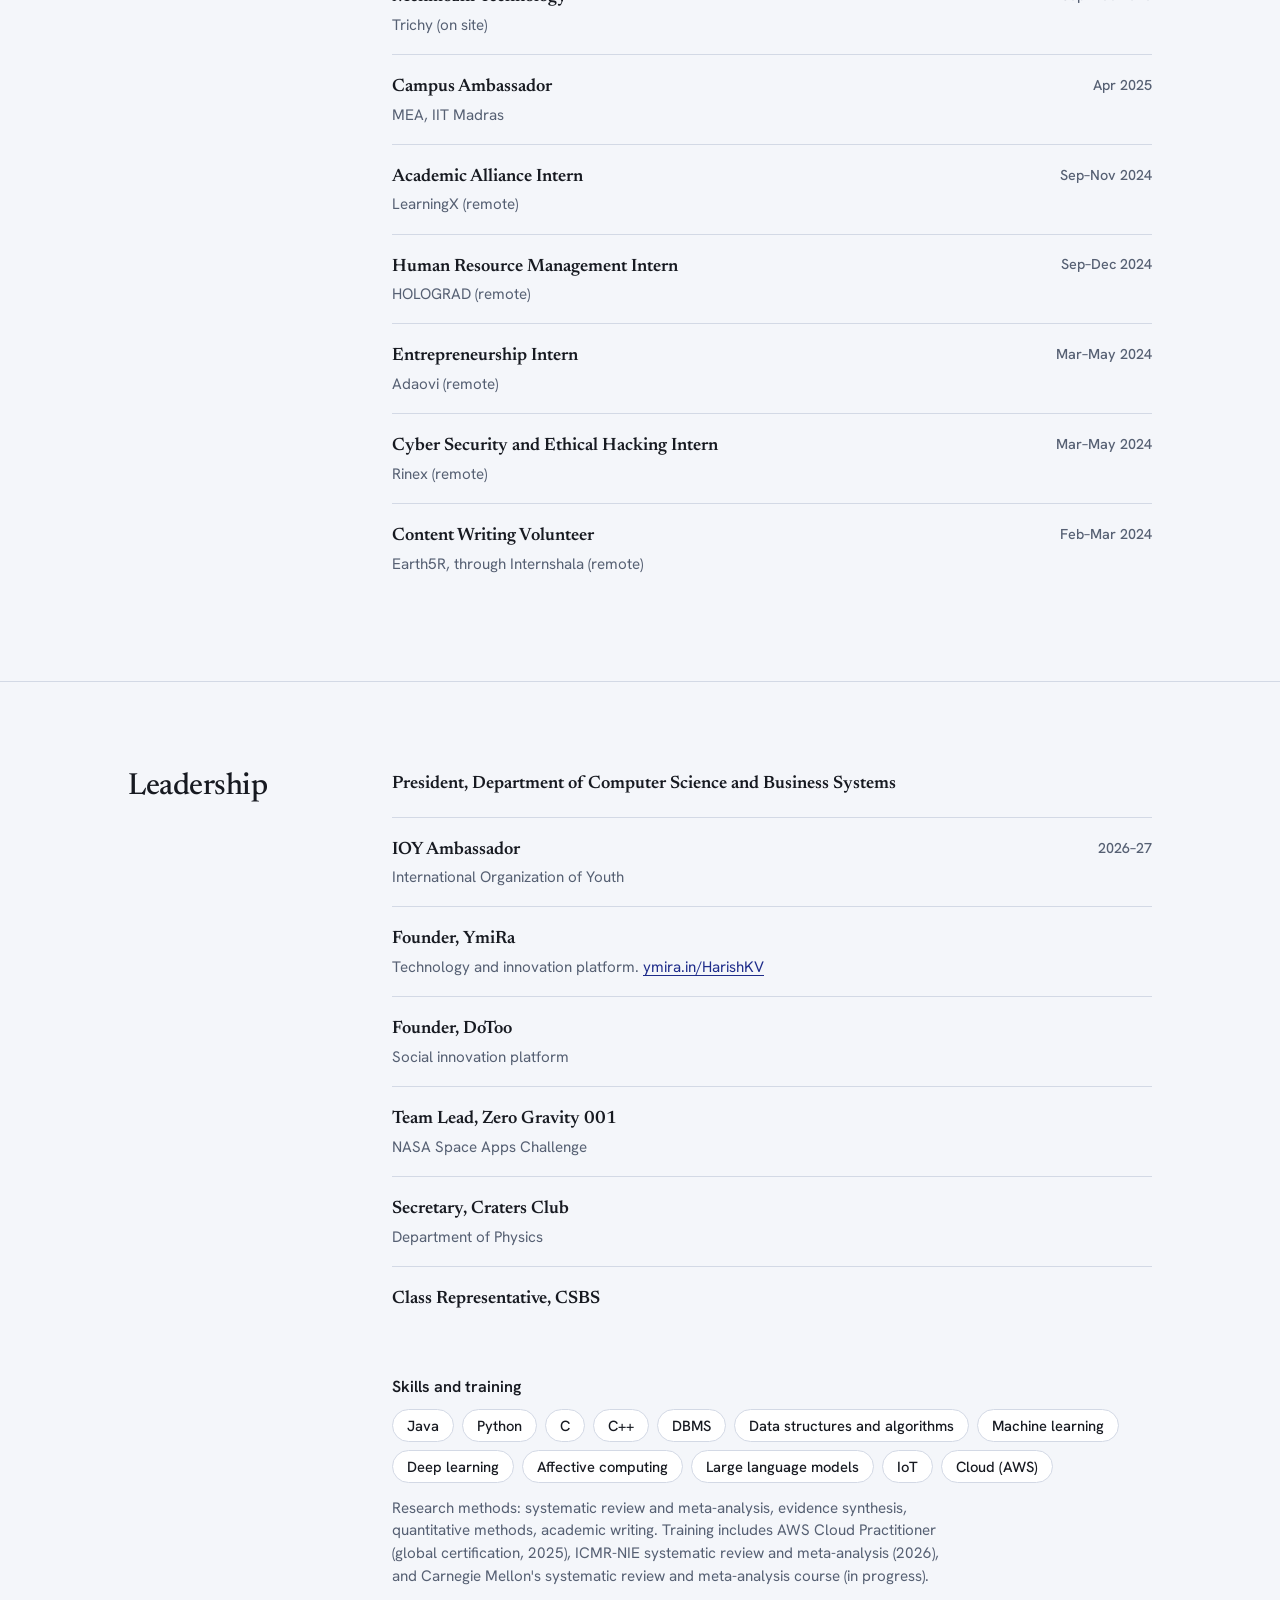
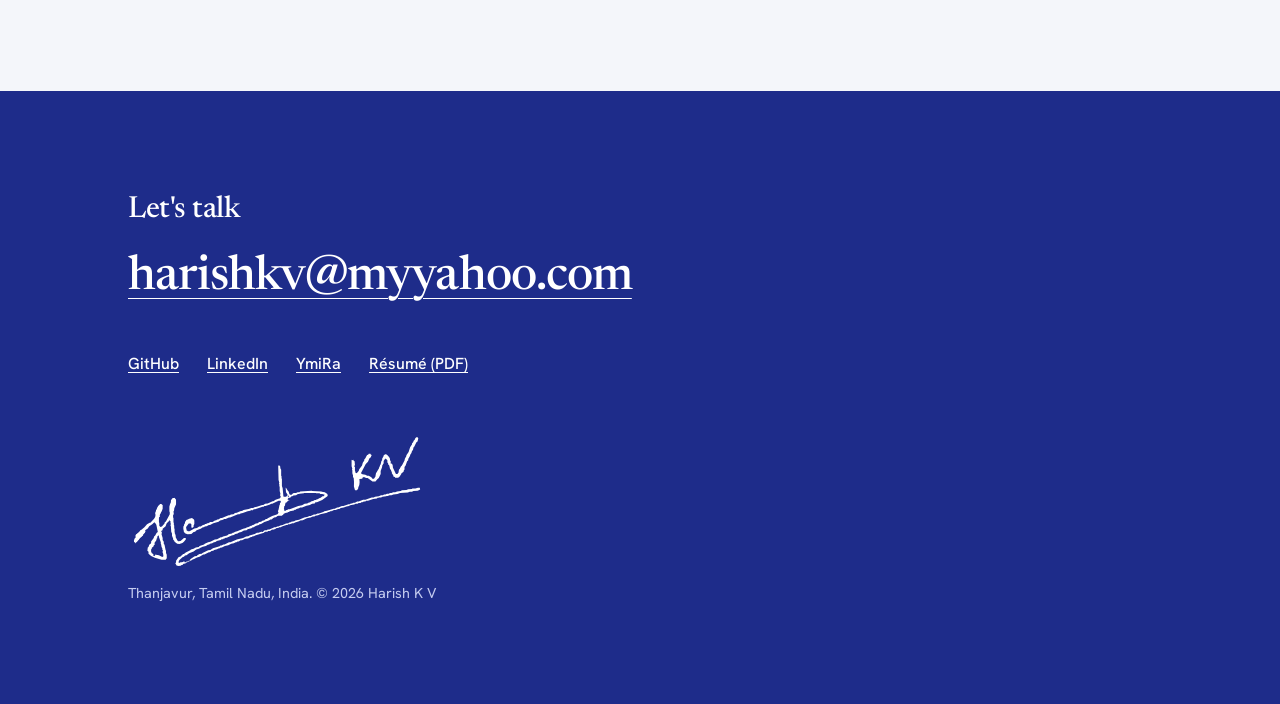
==== commit cc034b3d: "Updating of portfolio" ====
--- a/HarishKV.html
+++ b/HarishKV.html
@@ -1,653 +1,488 @@
 <!DOCTYPE html>
 <html lang="en">
 <head>
-    <meta charset="UTF-8">
-    <meta name="viewport" content="width=device-width, initial-scale=1.0">
-    <title>Harish K V — Builder & Researcher-in-training</title>
-    <meta name="description" content="Final-year B.Tech student focusing on AI, Data Analytics, and turning curiosity into projects.">
-    
-    <!-- Open Graph / Social Meta -->
-    <meta property="og:title" content="Harish K V — Portfolio">
-    <meta property="og:description" content="Final-year B.Tech student focusing on AI, Data Analytics, and turning curiosity into projects.">
-    <meta property="og:type" content="website">
-    
-    <!-- Favicon (Inline SVG for zero load time) -->
-    <link rel="icon" href=",<svg xmlns=%22http://www.w3.org/2000/svg%22 viewBox=%220 0 100 100%22><rect width=%22100%22 height=%22100%22 rx=%2220%22 fill=%22%230F766E%22/><text x=%2250%22 y=%2275%22 font-size=%2270%22 font-family=%22sans-serif%22 font-weight=%22bold%22 fill=%22white%22 text-anchor=%22middle%22>H</text></svg>">
-    
-    <!-- Fonts -->
-    <link rel="preconnect" href="https://fonts.googleapis.com">
-    <link rel="preconnect" href="https://fonts.gstatic.com" crossorigin>
-    <link href="https://fonts.googleapis.com/css2?family=Space+Grotesk:wght@400;500;600;700&family=Inter:wght@300;400;500;600&display=swap" rel="stylesheet">
-
-    <!-- Progressive Enhancement: Mark JS as loaded so animations don't hide content if JS fails -->
-    <script>document.documentElement.classList.add('js-loaded');</script>
-
-    <style>
-        /* =========================================
-           1. DESIGN TOKENS & RESETS
-           ========================================= */
-        :root {
-            --bg: #0B0F14;
-            --surface: #151B23;
-            --text: #F8FAFC;
-            --text-muted: #94A3B8;
-            --accent: #2DD4BF;
-            --accent-hover: #5EEAD4;
-            --border: #2D3748;
-            --code-bg: #1E293B;
-            --radius: 12px;
-            --shadow: 0 4px 6px -1px rgba(0, 0, 0, 0.3);
-            --shadow-hover: 0 10px 15px -3px rgba(0, 0, 0, 0.4);
-        }
-
-        [data-theme="light"] {
-            --bg: #FAFAFA;
-            --surface: #FFFFFF;
-            --text: #1E293B;
-            --text-muted: #64748B;
-            --accent: #0F766E;
-            --accent-hover: #115E59;
-            --border: #E2E8F0;
-            --code-bg: #F1F5F9;
-            --shadow: 0 4px 6px -1px rgba(0, 0, 0, 0.05);
-            --shadow-hover: 0 10px 15px -3px rgba(0, 0, 0, 0.08);
-        }
-
-        * { margin: 0; padding: 0; box-sizing: border-box; }
-        html { scroll-behavior: smooth; }
-        
-        body {
-            font-family: 'Inter', sans-serif;
-            background-color: var(--bg);
-            color: var(--text);
-            line-height: 1.6;
-            transition: background-color 0.3s ease, color 0.3s ease;
-            -webkit-font-smoothing: antialiased;
-        }
-
-        h1, h2, h3, h4, h5 {
-            font-family: 'Space Grotesk', sans-serif;
-            font-weight: 600;
-            line-height: 1.2;
-            color: var(--text);
-        }
-
-        a { color: var(--accent); text-decoration: none; transition: color 0.2s; }
-        a:hover { color: var(--accent-hover); }
-        img { max-width: 100%; display: block; }
-
-        ::selection { background: var(--accent); color: var(--bg); }
-
-        /* =========================================
-           2. LAYOUT & UTILITIES
-           ========================================= */
-        .container { max-width: 900px; margin: 0 auto; padding: 0 1.5rem; }
-        .section { padding: 6rem 0; border-top: 1px solid var(--border); }
-        .section-title { font-size: 1.5rem; margin-bottom: 2.5rem; display: flex; align-items: center; gap: 0.75rem; }
-        .section-title::before { content: ''; display: block; width: 32px; height: 2px; background: var(--accent); }
-        .text-muted { color: var(--text-muted); }
-        .tag { font-size: 0.75rem; padding: 0.3rem 0.8rem; background: var(--code-bg); border-radius: 999px; color: var(--text-muted); font-weight: 500; border: 1px solid var(--border); }
-        .btn { display: inline-block; padding: 0.8rem 1.5rem; border-radius: 8px; font-weight: 500; font-size: 0.9rem; transition: all 0.2s; cursor: pointer; border: 1px solid transparent; font-family: 'Inter', sans-serif; }
-        .btn-primary { background: var(--accent); color: var(--bg); }
-        .btn-primary:hover { background: var(--accent-hover); color: var(--bg); transform: translateY(-2px); box-shadow: var(--shadow-hover); }
-        .btn-outline { background: transparent; border-color: var(--border); color: var(--text); }
-        .btn-outline:hover { border-color: var(--accent); color: var(--accent); transform: translateY(-2px); }
-
-        /* =========================================
-           3. NAVIGATION
-           ========================================= */
-        nav {
-            position: sticky; top: 0; z-index: 50;
-            background: rgba(11, 15, 20, 0.8);
-            backdrop-filter: blur(12px);
-            border-bottom: 1px solid var(--border);
-        }
-        [data-theme="light"] nav { background: rgba(250, 250, 250, 0.8); }
-        
-        nav .container { display: flex; justify-content: space-between; align-items: center; height: 64px; }
-        .nav-logo { font-family: 'Space Grotesk', sans-serif; font-weight: 700; font-size: 1.1rem; color: var(--text); }
-        .nav-links { display: flex; align-items: center; gap: 1.5rem; }
-        .nav-links a { color: var(--text-muted); font-size: 0.9rem; font-weight: 500; }
-        .nav-links a:hover { color: var(--text); }
-        .theme-toggle { background: none; border: 1px solid var(--border); border-radius: 6px; cursor: pointer; color: var(--text-muted); padding: 6px; display: flex; align-items: center; transition: all 0.2s; }
-        .theme-toggle:hover { color: var(--accent); border-color: var(--accent); }
-        .menu-btn { display: none; background: none; border: none; cursor: pointer; color: var(--text); }
-
-        @media (max-width: 768px) {
-            .nav-links { display: none; flex-direction: column; position: absolute; top: 64px; left: 0; right: 0; background: var(--surface); padding: 1rem; border-bottom: 1px solid var(--border); gap: 1rem; }
-            .nav-links.open { display: flex; }
-            .menu-btn { display: block; }
-        }
-
-        /* =========================================
-           4. HERO SECTION
-           ========================================= */
-        header { padding: 6rem 0 4rem; }
-        .hero { display: grid; grid-template-columns: 1.5fr 1fr; gap: 3rem; align-items: center; }
-        .hero h1 { font-size: clamp(2.5rem, 5vw, 3.5rem); margin-bottom: 0.5rem; }
-        .hero-tagline { font-family: 'Space Grotesk', sans-serif; font-size: 1.2rem; color: var(--accent); margin-bottom: 1.5rem; min-height: 30px; font-weight: 500; }
-        .hero-intro { color: var(--text-muted); margin-bottom: 2rem; max-width: 500px; font-size: 1.05rem; }
-        .hero-ctas { display: flex; gap: 1rem; margin-bottom: 2rem; flex-wrap: wrap; }
-        .hero-socials { display: flex; gap: 1.5rem; }
-        .hero-socials a { color: var(--text-muted); display: flex; align-items: center; transition: color 0.2s; }
-        .hero-socials a:hover { color: var(--accent); }
-        
-        .hero-photo { width: 100%; max-width: 240px; aspect-ratio: 1; border-radius: 50%; overflow: hidden; margin-left: auto; border: 4px solid var(--surface); box-shadow: var(--shadow-hover); background: var(--code-bg); }
-        .hero-photo img { width: 100%; height: 100%; object-fit: cover; }
-
-        @media (max-width: 768px) {
-            .hero { grid-template-columns: 1fr; text-align: center; }
-            .hero-photo { margin: 0 auto; max-width: 180px; }
-            .hero-ctas { justify-content: center; }
-            .hero-socials { justify-content: center; }
-            .hero-intro { margin-left: auto; margin-right: auto; }
-        }
-
-        /* =========================================
-           5. ABOUT & SKILLS & EDUCATION
-           ========================================= */
-        .about-grid { display: grid; grid-template-columns: 1.5fr 1fr; gap: 3rem; margin-bottom: 3rem; }
-        .about-text p { margin-bottom: 1rem; color: var(--text-muted); }
-        .education-card { background: var(--surface); border: 1px solid var(--border); border-radius: var(--radius); padding: 1.5rem; }
-        .edu-item { margin-bottom: 1.5rem; }
-        .edu-item:last-child { margin-bottom: 0; }
-        .edu-item h4 { font-size: 0.95rem; margin-bottom: 4px; }
-        .edu-item p { font-size: 0.85rem; color: var(--accent); margin-bottom: 4px; }
-        .edu-item span { font-size: 0.8rem; color: var(--text-muted); }
-        
-        .skills-grid { display: grid; grid-template-columns: repeat(auto-fit, minmax(220px, 1fr)); gap: 1.5rem; }
-        .skills-group { background: var(--surface); border: 1px solid var(--border); padding: 1.25rem; border-radius: var(--radius); }
-        .skills-group h4 { font-size: 0.85rem; text-transform: uppercase; letter-spacing: 0.05em; color: var(--accent); margin-bottom: 1rem; }
-        .skills-container { display: flex; flex-wrap: wrap; gap: 0.5rem; }
-
-        @media (max-width: 768px) { .about-grid { grid-template-columns: 1fr; } }
-
-        /* =========================================
-           6. TIMELINE (EXPERIENCE)
-           ========================================= */
-        .timeline { position: relative; padding-left: 2rem; }
-        .timeline::before { content: ''; position: absolute; left: 0; top: 0; bottom: 0; width: 2px; background: var(--border); }
-        .timeline-item { position: relative; margin-bottom: 2rem; }
-        .timeline-item::before { content: ''; position: absolute; left: -2.4rem; top: 6px; width: 12px; height: 12px; border-radius: 50%; background: var(--bg); border: 2px solid var(--accent); }
-        .timeline-header { display: flex; justify-content: space-between; align-items: baseline; flex-wrap: wrap; cursor: pointer; }
-        .timeline-role { font-weight: 600; color: var(--text); }
-        .timeline-company { color: var(--accent); font-size: 0.9rem; }
-        .timeline-date { font-size: 0.8rem; color: var(--text-muted); font-family: 'Space Grotesk', sans-serif; }
-        .timeline-details { max-height: 0; overflow: hidden; transition: max-height 0.3s ease; color: var(--text-muted); font-size: 0.9rem; padding-top: 0; }
-        .timeline-item.active .timeline-details { max-height: 200px; padding-top: 0.5rem; }
-        .timeline-arrow { transition: transform 0.3s ease; font-size: 0.8rem; color: var(--text-muted); }
-        .timeline-item.active .timeline-arrow { transform: rotate(180deg); }
-
-        /* =========================================
-           7. PROJECTS & CARDS
-           ========================================= */
-        .projects-grid { display: grid; grid-template-columns: repeat(auto-fit, minmax(300px, 1fr)); gap: 1.5rem; }
-        .card { background: var(--surface); border: 1px solid var(--border); border-radius: var(--radius); padding: 1.5rem; transition: transform 0.2s, box-shadow 0.2s, border-color 0.2s; display: flex; flex-direction: column; }
-        .card:hover { transform: translateY(-4px); box-shadow: var(--shadow-hover); border-color: var(--accent); }
-        .card h3 { margin-bottom: 0.5rem; font-size: 1.1rem; }
-        .card p { font-size: 0.9rem; color: var(--text-muted); margin-bottom: 1rem; flex-grow: 1; }
-        .card-tags { display: flex; flex-wrap: wrap; gap: 0.5rem; margin-bottom: 1rem; }
-        .card-links { display: flex; gap: 1rem; font-size: 0.85rem; font-weight: 500; }
-        .placeholder-link { color: var(--text-muted); border-bottom: 1px dashed var(--border); cursor: not-allowed; }
-
-        /* =========================================
-           8. ACHIEVEMENTS
-           ========================================= */
-        .achievements-grid { display: grid; grid-template-columns: repeat(auto-fit, minmax(280px, 1fr)); gap: 1rem; }
-        .achievement-card { display: flex; align-items: center; gap: 1rem; background: var(--surface); border: 1px solid var(--border); padding: 1.25rem; border-radius: var(--radius); transition: border-color 0.2s; }
-        .achievement-card:hover { border-color: var(--accent); }
-        .medal-icon { width: 44px; height: 44px; background: var(--code-bg); border-radius: 50%; display: flex; align-items: center; justify-content: center; color: var(--accent); flex-shrink: 0; border: 1px solid var(--border); }
-        .achievement-info h4 { font-size: 0.95rem; margin-bottom: 4px; }
-        .achievement-info span { font-size: 0.8rem; color: var(--text-muted); }
-
-        /* =========================================
-           9. CERTIFICATIONS
-           ========================================= */
-        .cert-tabs { display: flex; gap: 0.5rem; margin-bottom: 1.5rem; border-bottom: 1px solid var(--border); flex-wrap: wrap; }
-        .cert-tab { padding: 0.5rem 1rem; background: none; border: none; cursor: pointer; color: var(--text-muted); font-weight: 500; font-family: 'Inter', sans-serif; border-bottom: 2px solid transparent; margin-bottom: -1px; font-size: 0.9rem; }
-        .cert-tab.active { color: var(--accent); border-bottom-color: var(--accent); }
-        .cert-grid { display: grid; grid-template-columns: repeat(auto-fit, minmax(260px, 1fr)); gap: 1rem; }
-        .cert-item { background: var(--surface); border: 1px solid var(--border); padding: 1.25rem; border-radius: 8px; font-size: 0.9rem; }
-        .cert-item strong { display: block; color: var(--text); margin-bottom: 4px; font-weight: 500; }
-        .cert-item span { color: var(--text-muted); font-size: 0.8rem; display: block; margin-bottom: 8px; }
-        .cert-item a { font-size: 0.75rem; display: inline-block; color: var(--accent); border-bottom: 1px dashed var(--accent); padding-bottom: 1px; }
-
-        /* =========================================
-           10. NOW SECTION
-           ========================================= */
-        .now-card { background: var(--surface); border: 1px solid var(--border); border-left: 4px solid var(--accent); border-radius: var(--radius); padding: 1.5rem; }
-        .now-list { list-style: none; }
-        .now-list li { display: flex; align-items: start; gap: 0.75rem; margin-bottom: 1rem; color: var(--text-muted); font-size: 0.95rem; }
-        .now-list li:last-child { margin-bottom: 0; }
-        .pulse { width: 8px; height: 8px; background: var(--accent); border-radius: 50%; margin-top: 7px; flex-shrink: 0; position: relative; }
-        .pulse::after { content: ''; position: absolute; top: -2px; left: -2px; width: 12px; height: 12px; border-radius: 50%; border: 2px solid var(--accent); opacity: 0.5; animation: pulse 2s infinite; }
-        @keyframes pulse { 0% { transform: scale(1); opacity: 0.5; } 100% { transform: scale(1.5); opacity: 0; } }
-
-        /* =========================================
-           11. CONTACT
-           ========================================= */
-        .contact-grid { display: grid; grid-template-columns: 1fr 1fr; gap: 3rem; }
-        .contact-form input, .contact-form textarea { width: 100%; padding: 0.8rem; margin-bottom: 1rem; background: var(--bg); border: 1px solid var(--border); border-radius: 8px; color: var(--text); font-family: 'Inter', sans-serif; font-size: 0.9rem; }
-        .contact-form input:focus, .contact-form textarea:focus { outline: none; border-color: var(--accent); }
-        .contact-info p { margin-bottom: 1rem; color: var(--text-muted); display: flex; align-items: center; gap: 0.5rem; }
-        @media (max-width: 768px) { .contact-grid { grid-template-columns: 1fr; } }
-
-        /* =========================================
-           12. FOOTER & MISC
-           ========================================= */
-        footer { padding: 2rem 0; border-top: 1px solid var(--border); text-align: center; color: var(--text-muted); font-size: 0.8rem; }
-        
-        /* Bulletproof Scroll Reveal: Only hide if JS is loaded successfully */
-        .reveal { transition: opacity 0.6s ease, transform 0.6s ease; }
-        .js-loaded .reveal { opacity: 0; transform: translateY(20px); }
-        .js-loaded .reveal.visible { opacity: 1; transform: translateY(0); }
-        
-        .cursor { display: inline-block; width: 2px; background: var(--accent); margin-left: 2px; animation: blink 1s infinite; }
-        @keyframes blink { 0%, 100% { opacity: 1; } 50% { opacity: 0; } }
-
-        /* Print Styles */
-        @media print {
-            nav, .hero-ctas, .theme-toggle, .menu-btn, footer, .contact-form { display: none; }
-            body { background: white; color: black; }
-            .section { border: none; padding: 1rem 0; }
-            .card, .timeline-item, .achievement-card, .skills-group, .education-card { box-shadow: none; border: 1px solid #ccc; background: white; }
-            .reveal { opacity: 1; transform: none; }
-        }
-    </style>
+<meta charset="utf-8">
+<meta name="viewport" content="width=device-width, initial-scale=1">
+<title>Harish K V | AI research for neurodivergent support</title>
+<meta name="description" content="Harish K V is a final-year B.Tech student in Computer Science and Business Systems building a Cognitive Digital Twin to support neurodivergent people. Research, patents, and competition results.">
+<link rel="canonical" href="https://harish-kv-0506.github.io/HarishKV-Portfolio-/">
+<meta property="og:type" content="website">
+<meta property="og:title" content="Harish K V | AI research for neurodivergent support">
+<meta property="og:description" content="Cognitive Digital Twin research, patents, and competition results from a final-year CSBS student heading to graduate research in trustworthy, human-centered AI.">
+<meta property="og:url" content="https://harish-kv-0506.github.io/HarishKV-Portfolio-/">
+<meta property="og:image" content="https://harish-kv-0506.github.io/HarishKV-Portfolio-/assets/harish.jpg">
+<meta name="theme-color" content="#F4F6FA">
+<link rel="icon" href="data:image/svg+xml,%3Csvg xmlns='http://www.w3.org/2000/svg' viewBox='0 0 64 64'%3E%3Crect width='64' height='64' rx='12' fill='%231E2C8A'/%3E%3Ctext x='32' y='45' font-family='Georgia,serif' font-size='40' text-anchor='middle' fill='%23fff'%3EH%3C/text%3E%3C/svg%3E">
+
+<script>
+/* Decide before first paint whether to play the signature intro. */
+(function () {
+  var r = document.documentElement, seen = false;
+  r.classList.add('js');
+  try { seen = sessionStorage.getItem('introSeen') === '1'; } catch (e) {}
+  if (seen) { r.classList.add('intro-skip', 'is-ready'); } else { r.classList.add('intro-lock'); }
+})();
+</script>
+
+<link rel="preconnect" href="https://fonts.googleapis.com">
+<link rel="preconnect" href="https://fonts.gstatic.com" crossorigin>
+<link href="https://fonts.googleapis.com/css2?family=Hanken+Grotesk:wght@400;500;600&family=Newsreader:ital,opsz,wght@0,6..72,400;0,6..72,500;0,6..72,600;1,6..72,400&display=swap" rel="stylesheet">
+
+<script type="application/ld+json">
+{
+  "@context": "https://schema.org",
+  "@type": "Person",
+  "name": "Harish K V",
+  "email": "mailto:kumarvinojari@gmail.com",
+  "description": "Final-year B.Tech student in Computer Science and Business Systems researching AI to support neurodivergent individuals.",
+  "affiliation": { "@type": "CollegeOrUniversity", "name": "K. Ramakrishnan College of Engineering" },
+  "address": { "@type": "PostalAddress", "addressLocality": "Thanjavur", "addressRegion": "Tamil Nadu", "addressCountry": "IN" },
+  "sameAs": ["https://github.com/harish-KV-0506", "https://www.linkedin.com/in/harish-k-v10", "https://www.ymira.in/HarishKV"]
+}
+</script>
+
+<style>
+:root{
+  --paper:#F4F6FA;
+  --wash:#E8ECF5;
+  --ink:#1E2C8A;
+  --ink-deep:#16206A;
+  --graphite:#171A21;
+  --slate:#566073;
+  --rule:#D3D9E5;
+  --serif:"Newsreader", Georgia, "Times New Roman", serif;
+  --sans:"Hanken Grotesk", system-ui, -apple-system, "Segoe UI", Roboto, sans-serif;
+  --wrap:1080px;
+}
+*{box-sizing:border-box}
+html{scroll-behavior:smooth;scroll-padding-top:72px;-webkit-text-size-adjust:100%}
+body{margin:0;background:var(--paper);color:var(--graphite);font-family:var(--serif);font-size:1.125rem;line-height:1.6;font-optical-sizing:auto;-webkit-font-smoothing:antialiased}
+.js.intro-lock body{overflow:hidden}
+img{max-width:100%;display:block}
+a{color:var(--ink);text-underline-offset:.18em;text-decoration-thickness:1px}
+a:hover{color:var(--ink-deep);text-decoration-thickness:2px}
+:focus-visible{outline:2px solid var(--ink);outline-offset:3px;border-radius:2px}
+.wrap{max-width:var(--wrap);margin:0 auto;padding:0 28px}
+.sr{position:absolute;width:1px;height:1px;overflow:hidden;clip:rect(0 0 0 0);white-space:nowrap}
+
+/* ---------- Signature intro ---------- */
+#intro{display:none;position:fixed;inset:0;z-index:100;background:var(--paper);place-items:center;transition:transform .95s cubic-bezier(.7,0,.2,1)}
+.js #intro{display:grid}
+.intro-skip #intro{display:none}
+#intro.leaving{transform:translateY(-101%)}
+#intro .stage{width:min(620px,84vw);color:var(--ink)}
+#intro .skip{position:absolute;bottom:28px;left:50%;transform:translateX(-50%);font:500 .85rem var(--sans);color:var(--slate);background:none;border:0;padding:10px 14px;cursor:pointer;text-decoration:underline;text-underline-offset:.2em}
+#intro .skip:hover{color:var(--ink)}
+.sig{display:block;width:100%;height:auto;overflow:visible}
+.sig mask path{stroke-dasharray:1 2;stroke-dashoffset:1}
+.play .sig mask path,.sig.play mask path{animation:draw var(--t) cubic-bezier(.4,.1,.5,.95) var(--d) forwards}
+@keyframes draw{to{stroke-dashoffset:0}}
+
+/* ---------- Nav ---------- */
+.nav{position:sticky;top:0;z-index:20;background:rgba(244,246,250,.9);-webkit-backdrop-filter:blur(8px);backdrop-filter:blur(8px);border-bottom:1px solid var(--rule)}
+.nav .wrap{display:flex;align-items:center;justify-content:space-between;gap:20px;height:58px}
+.brand{font:600 1.05rem var(--sans);color:var(--graphite);text-decoration:none;letter-spacing:-.005em;white-space:nowrap}
+.nav nav{min-width:0}
+.nav ul{list-style:none;display:flex;gap:22px;margin:0;padding:0;overflow-x:auto;scrollbar-width:none}
+.nav ul::-webkit-scrollbar{display:none}
+.nav li a{font:500 .92rem var(--sans);color:var(--slate);text-decoration:none;white-space:nowrap}
+.nav li a:hover{color:var(--ink)}
+
+/* ---------- Hero ---------- */
+.hero{padding:clamp(48px,9vw,112px) 0 clamp(56px,8vw,96px)}
+.hero .wrap{display:grid;grid-template-columns:minmax(0,1.3fr) minmax(0,.7fr);gap:clamp(32px,6vw,80px);align-items:end}
+h1{font-family:var(--serif);font-weight:500;font-size:clamp(3.4rem,10vw,7.2rem);line-height:.95;letter-spacing:-.03em;margin:0 0 .28em}
+.lead{font-size:clamp(1.3rem,2.6vw,1.75rem);line-height:1.35;margin:0 0 1.1em;max-width:30ch;letter-spacing:-.005em}
+.meta{font:400 1rem/1.55 var(--sans);color:var(--slate);margin:0 0 2em}
+.meta span{display:block}
+.btns{display:flex;flex-wrap:wrap;gap:12px}
+.btn{font:600 .95rem var(--sans);padding:13px 22px;border-radius:999px;text-decoration:none;border:1.5px solid var(--ink);transition:background .2s,color .2s}
+.btn.solid{background:var(--ink);color:#fff}
+.btn.solid:hover{background:var(--ink-deep);color:#fff}
+.btn.line{color:var(--ink)}
+.btn.line:hover{background:var(--ink);color:#fff}
+.portrait{position:relative;justify-self:end;width:100%;max-width:340px}
+.portrait::before{content:"";position:absolute;inset:14px -14px -14px 14px;border:1.5px solid var(--ink);z-index:0}
+.portrait img{position:relative;z-index:1;width:100%;aspect-ratio:4/5;object-fit:cover;object-position:50% 20%;background:var(--wash)}
+
+/* hero entrance, plays once after the intro lifts */
+.js:not(.is-ready) .rise{opacity:0;transform:translateY(18px)}
+.rise{transition:opacity .8s ease,transform .8s cubic-bezier(.2,.7,.2,1);transition-delay:calc(var(--i,0) * 90ms + 250ms)}
+
+/* ---------- Sections ---------- */
+section{padding:clamp(48px,7vw,88px) 0;border-top:1px solid var(--rule)}
+.sec{display:grid;grid-template-columns:200px minmax(0,1fr);gap:clamp(20px,5vw,64px)}
+h2{font-weight:500;font-size:1.9rem;line-height:1.15;letter-spacing:-.015em;margin:0}
+.sec > h2{position:sticky;top:84px;align-self:start}
+h3{font-weight:600;font-size:1.3rem;line-height:1.25;letter-spacing:-.01em;margin:0 0 .35em}
+p{margin:0 0 1em;max-width:62ch}
+.small{font:400 .95rem/1.5 var(--sans);color:var(--slate)}
+.rows{list-style:none;margin:0;padding:0}
+.rows > li{display:grid;grid-template-columns:minmax(0,1fr) auto;gap:6px 28px;padding:18px 0;border-top:1px solid var(--rule)}
+.rows > li:first-child{border-top:0;padding-top:0}
+.rows b{font-weight:600}
+.rows .when{font:500 .9rem var(--sans);color:var(--slate);white-space:nowrap;padding-top:.2em}
+.rows .sub{display:block;font:400 .95rem/1.45 var(--sans);color:var(--slate);margin-top:2px}
+.lead-item{padding-bottom:36px;margin-bottom:36px;border-bottom:1px solid var(--rule)}
+.lead-item h3{font-size:clamp(1.55rem,3vw,2.1rem);max-width:22ch}
+.lead-item p{font-size:1.2rem}
+.cite{font:400 .95rem/1.5 var(--sans);color:var(--slate);margin-top:14px;padding-left:16px;border-left:3px solid var(--ink)}
+.cite strong{color:var(--graphite);font-weight:600}
+.tag{display:inline-block;font:600 .78rem var(--sans);color:var(--ink);background:var(--wash);padding:3px 10px;border-radius:999px;vertical-align:.12em;margin-left:8px}
+.group{font:600 1rem var(--sans);color:var(--graphite);margin:34px 0 12px}
+.group:first-child{margin-top:0}
+details{margin-top:18px}
+summary{cursor:pointer;font:600 .98rem var(--sans);color:var(--ink);padding:6px 0;width:max-content}
+summary:hover{color:var(--ink-deep)}
+details ol{margin:14px 0 0;padding-left:1.4em;column-gap:40px}
+details li{margin:0 0 .55em;padding-left:.2em;font-size:1.02rem;line-height:1.45;break-inside:avoid}
+.pills{display:flex;flex-wrap:wrap;gap:8px;list-style:none;margin:0 0 6px;padding:0}
+.pills li{font:500 .92rem var(--sans);border:1px solid var(--rule);background:#fff;padding:6px 14px;border-radius:999px}
+
+/* ---------- Footer / contact ---------- */
+.contact{background:var(--ink);color:#fff;border-top:0;padding:clamp(56px,8vw,104px) 0}
+.contact a{color:#fff}
+.contact h2{color:#fff}
+.mail{display:inline-block;font-weight:500;font-size:clamp(1.6rem,4.6vw,3rem);letter-spacing:-.02em;line-height:1.1;margin:.5em 0 1em;word-break:break-all}
+.links{display:flex;flex-wrap:wrap;gap:8px 28px;font:500 1rem var(--sans);margin:0 0 56px;padding:0;list-style:none}
+.foot-sig{max-width:300px;color:#fff;margin-bottom:10px}
+.foot-meta{font:400 .9rem var(--sans);color:#C5CCF0;margin:0}
+
+@media (max-width:820px){
+  .hero .wrap{grid-template-columns:1fr}
+  .portrait{justify-self:start;max-width:260px;order:-1;margin-bottom:10px}
+  .sec{grid-template-columns:1fr;gap:18px}
+  .sec > h2{position:static}
+  details ol{column-count:1!important}
+}
+@media (min-width:821px){ details ol{column-count:2} }
+@media (max-width:520px){
+  body{font-size:1.06rem}
+  .nav ul{gap:16px}
+  .rows > li{grid-template-columns:1fr}
+}
+@media (prefers-reduced-motion:reduce){
+  html{scroll-behavior:auto}
+  .sig mask path{animation:none!important;stroke-dashoffset:0}
+  .rise,#intro{transition:none!important}
+  .js:not(.is-ready) .rise{opacity:1;transform:none}
+}
+@media print{ #intro,.nav{display:none!important} .js.intro-lock body{overflow:visible} }
+</style>
+<noscript><style>#intro{display:none!important}.rise{opacity:1!important;transform:none!important}</style></noscript>
 </head>
+
 <body>
-
-    <!-- ================= NAVIGATION ================= -->
-    <nav>
-        <div class="container">
-            <a href="#hero" class="nav-logo">Harish K V</a>
-            <div class="nav-links" id="navLinks">
-                <a href="#about">About</a>
-                <a href="#experience">Experience</a>
-                <a href="#projects">Projects</a>
-                <a href="#achievements">Awards</a>
-                <a href="#blog">Blog</a>
-                <a href="#contact">Contact</a>
-                <a href="#" class="btn btn-outline" style="padding: 0.4rem 1rem; font-size: 0.8rem;" onclick="alert('Replace this with your PDF Resume Link'); return false;">Resume</a>
-                <button class="theme-toggle" id="themeToggle" aria-label="Toggle dark mode">
-                    <svg xmlns="http://www.w3.org/2000/svg" width="18" height="18" viewBox="0 0 24 24" fill="none" stroke="currentColor" stroke-width="2" stroke-linecap="round" stroke-linejoin="round"><circle cx="12" cy="12" r="5"></circle><line x1="12" y1="1" x2="12" y2="3"></line><line x1="12" y1="21" x2="12" y2="23"></line><line x1="4.22" y1="4.22" x2="5.64" y2="5.64"></line><line x1="18.36" y1="18.36" x2="19.78" y2="19.78"></line><line x1="1" y1="12" x2="3" y2="12"></line><line x1="21" y1="12" x2="23" y2="12"></line><line x1="4.22" y1="19.78" x2="5.64" y2="18.36"></line><line x1="18.36" y1="5.64" x2="19.78" y2="4.22"></line></svg>
-                </button>
-            </div>
-            <button class="menu-btn" id="menuBtn" aria-label="Open menu">
-              <svg xmlns="http://www.w3.org/2000/svg" width="24" height="24" viewBox="0 0 24 24" fill="none" stroke="currentColor" stroke-width="2" stroke-linecap="round" stroke-linejoin="round"><line x1="3" y1="12" x2="21" y2="12"></line><line x1="3" y1="6" x2="21" y2="6"></line><line x1="3" y1="18" x2="21" y2="18"></line></svg>
-            </button>
+<div id="intro" role="presentation" aria-hidden="true">
+  <div class="stage">
+<svg class="sig" viewBox="0 0 805 385" xmlns="http://www.w3.org/2000/svg" role="img" aria-label="Harish K V signature">
+<defs><mask id="sigmask" maskUnits="userSpaceOnUse" x="0" y="0" width="805" height="385">
+<rect width="805" height="385" fill="#000"/>
+<g fill="none" stroke="#fff" stroke-width="15" stroke-linecap="round" stroke-linejoin="round">
+<path d="M20.0 302.0 L20.0 297.0 L26.0 286.0 L36.0 277.0 L43.0 267.0 L68.0 245.0 L76.0 242.0" pathLength="1" style="--d:0.01s;--t:0.15s"/>
+<path d="M77.0 242.0 L81.0 261.0 L84.0 265.0" pathLength="1" style="--d:0.16s;--t:0.05s"/>
+<path d="M77.0 241.0 L79.0 224.0 L88.0 206.0" pathLength="1" style="--d:0.16s;--t:0.08s"/>
+<path d="M85.0 266.0 L85.0 277.0" pathLength="1" style="--d:0.21s;--t:0.04s"/>
+<path d="M86.0 265.0 L87.0 265.0" pathLength="1" style="--d:0.22s;--t:0.04s"/>
+<path d="M87.0 265.0 L99.0 255.0 L107.0 241.0 L115.0 237.0" pathLength="1" style="--d:0.22s;--t:0.08s"/>
+<path d="M85.0 278.0 L97.0 320.0 L99.0 341.0 L97.0 344.0 L89.0 344.0 L77.0 339.0" pathLength="1" style="--d:0.24s;--t:0.17s"/>
+<path d="M84.0 278.0 L77.0 282.0 L67.0 303.0" pathLength="1" style="--d:0.24s;--t:0.06s"/>
+<path d="M115.0 237.0 L117.0 208.0 L123.0 194.0 L122.0 188.0" pathLength="1" style="--d:0.30s;--t:0.10s"/>
+<path d="M115.0 237.0 L118.0 241.0 L121.0 278.0 L124.0 290.0 L128.0 297.0 L135.0 302.0 L144.0 300.0 L154.0 291.0" pathLength="1" style="--d:0.30s;--t:0.19s"/>
+<path d="M67.0 303.0 L66.0 304.0" pathLength="1" style="--d:0.30s;--t:0.04s"/>
+<path d="M66.0 304.0 L58.0 317.0 L58.0 328.0 L68.0 339.0 L76.0 339.0" pathLength="1" style="--d:0.31s;--t:0.10s"/>
+<path d="M76.0 339.0 L77.0 339.0" pathLength="1" style="--d:0.41s;--t:0.04s"/>
+<path d="M149.0 356.0 L150.0 356.0" pathLength="1" style="--d:0.65s;--t:0.04s"/>
+<path d="M149.0 356.0 L140.0 360.0 L134.0 360.0 L132.0 358.0 L133.0 351.0 L138.0 344.0 L161.0 329.0 L217.0 303.0 L335.0 259.0 L389.0 233.0 L406.0 227.0 L410.0 223.0 L411.0 218.0" pathLength="1" style="--d:0.65s;--t:0.61s"/>
+<path d="M150.0 356.0 L162.0 353.0 L169.0 348.0" pathLength="1" style="--d:0.66s;--t:0.04s"/>
+<path d="M169.0 348.0 L170.0 347.0" pathLength="1" style="--d:0.70s;--t:0.04s"/>
+<path d="M170.0 347.0 L231.0 319.0 L351.0 277.0 L363.0 275.0 L368.0 271.0 L379.0 269.0 L479.0 235.0 L652.0 184.0 L725.0 167.0 L774.0 160.0 L781.0 157.0" pathLength="1" style="--d:0.70s;--t:1.33s"/>
+<path d="M411.0 217.0 L417.0 187.0" pathLength="1" style="--d:1.27s;--t:0.06s"/>
+<path d="M412.0 218.0 L414.0 220.0 L426.0 219.0 L459.0 206.0 L484.0 199.0 L519.0 185.0 L529.0 179.0 L531.0 174.0 L527.0 170.0 L516.0 167.0 L471.0 166.0 L435.0 176.0" pathLength="1" style="--d:1.27s;--t:0.11s"/>
+<path d="M418.0 186.0 L422.0 185.0" pathLength="1" style="--d:1.33s;--t:0.04s"/>
+<path d="M416.0 185.0 L413.0 182.0 L407.0 127.0 L407.0 109.0 L403.0 95.0" pathLength="1" style="--d:1.34s;--t:0.18s"/>
+<path d="M415.0 186.0 L401.0 188.0 L385.0 196.0 L313.0 217.0 L252.0 238.0 L182.0 266.0 L168.0 275.0 L158.0 275.0 L154.0 272.0 L152.0 267.0 L153.0 257.0 L161.0 246.0 L170.0 244.0 L173.0 247.0 L172.0 258.0" pathLength="1" style="--d:1.34s;--t:0.68s"/>
+<path d="M423.0 185.0 L427.0 181.0" pathLength="1" style="--d:1.34s;--t:0.04s"/>
+<path d="M423.0 186.0 L425.0 188.0 L432.0 188.0" pathLength="1" style="--d:1.34s;--t:0.04s"/>
+<path d="M427.0 180.0 L429.0 175.0" pathLength="1" style="--d:1.36s;--t:0.04s"/>
+<path d="M428.0 181.0 L432.0 181.0 L434.0 177.0" pathLength="1" style="--d:1.36s;--t:0.04s"/>
+<path d="M430.0 173.0 L423.0 156.0" pathLength="1" style="--d:1.37s;--t:0.04s"/>
+<path d="M431.0 174.0 L434.0 176.0" pathLength="1" style="--d:1.37s;--t:0.04s"/>
+<path d="M600.0 80.0 L604.0 88.0 L606.0 117.0 L613.0 125.0" pathLength="1" style="--d:2.15s;--t:0.10s"/>
+<path d="M614.0 125.0 L618.0 124.0" pathLength="1" style="--d:2.25s;--t:0.04s"/>
+<path d="M613.0 126.0 L614.0 140.0 L612.0 157.0" pathLength="1" style="--d:2.25s;--t:0.06s"/>
+<path d="M619.0 124.0 L635.0 123.0 L645.0 126.0 L654.0 133.0 L662.0 134.0 L669.0 125.0 L674.0 113.0 L684.0 80.0 L691.0 72.0 L699.0 78.0 L699.0 83.0 L706.0 96.0 L711.0 112.0 L715.0 120.0 L720.0 122.0" pathLength="1" style="--d:2.26s;--t:0.36s"/>
+<path d="M619.0 123.0 L623.0 110.0 L633.0 91.0 L648.0 69.0" pathLength="1" style="--d:2.26s;--t:0.13s"/>
+<path d="M722.0 122.0 L728.0 119.0 L730.0 112.0 L735.0 107.0 L760.0 50.0 L775.0 24.0" pathLength="1" style="--d:2.62s;--t:0.23s"/>
+</g></mask></defs>
+<path class="ink" d="M125 182 L119 183 L112 193 L112 197 L111 198 L111 219 L112 220 L112 226 L102 245 L98 249 L98 251 L91 259 L87 260 L84 257 L84 249 L83 248 L83 235 L86 232 L85 228 L89 225 L90 221 L93 218 L93 201 L91 199 L87 198 L78 206 L73 223 L73 226 L74 227 L73 233 L70 238 L60 249 L58 249 L51 253 L44 261 L36 268 L33 269 L29 274 L20 281 L20 286 L21 287 L20 289 L18 290 L18 292 L16 295 L16 300 L18 301 L19 304 L20 304 L21 302 L23 301 L34 289 L36 289 L41 283 L41 280 L44 278 L47 273 L46 269 L53 264 L57 258 L65 253 L70 248 L72 248 L76 254 L80 274 L77 276 L73 283 L70 286 L69 290 L62 299 L62 304 L57 308 L55 314 L53 315 L52 324 L55 327 L55 332 L62 338 L72 343 L90 348 L101 348 L104 344 L104 335 L102 330 L102 324 L101 323 L98 308 L96 305 L96 300 L93 295 L93 290 L90 280 L91 275 L89 272 L91 270 L92 272 L93 272 L93 271 L91 270 L93 268 L93 265 L101 258 L103 252 L105 249 L108 247 L111 242 L114 245 L114 250 L115 251 L114 257 L115 258 L116 273 L118 278 L118 284 L121 291 L121 294 L124 297 L125 300 L132 305 L138 306 L146 303 L150 300 L155 294 L155 290 L150 290 L141 298 L138 298 L137 299 L133 297 L128 288 L128 284 L125 274 L125 265 L124 264 L124 256 L123 255 L123 249 L122 248 L122 236 L121 235 L121 228 L123 226 L122 219 L125 214 L125 211 L127 209 L129 203 L129 187Z M81 283 L83 284 L83 287 L88 301 L88 306 L89 307 L90 314 L92 317 L92 321 L94 324 L93 325 L93 330 L94 331 L95 339 L92 341 L83 336 L75 335 L73 334 L73 336 L71 338 L69 338 L68 337 L68 333 L64 331 L62 326 L62 321 L64 318 L64 316 L69 312 L69 309 L72 307 L71 303 L76 296 L77 291 L79 290 L78 287Z M127 358 L131 364 L134 364 L135 365 L141 364 L144 362 L146 362 L149 359 L154 358 L156 356 L172 349 L174 347 L176 347 L185 342 L192 340 L202 334 L205 334 L217 328 L220 328 L224 325 L229 324 L231 322 L239 320 L242 318 L245 318 L247 316 L252 315 L260 311 L269 309 L277 305 L284 304 L289 301 L291 301 L294 299 L297 299 L302 296 L306 296 L314 292 L322 291 L330 287 L333 287 L334 285 L338 285 L341 283 L365 276 L365 275 L368 273 L374 273 L376 271 L381 271 L387 267 L389 268 L395 266 L399 263 L403 263 L406 261 L410 261 L413 259 L425 255 L428 255 L430 253 L434 253 L441 250 L445 250 L448 248 L459 245 L462 243 L469 242 L480 237 L490 235 L496 232 L500 232 L503 230 L510 229 L516 226 L534 222 L537 220 L540 220 L542 218 L546 218 L547 217 L550 217 L552 215 L557 215 L564 212 L567 212 L571 209 L579 208 L586 205 L593 204 L596 202 L607 200 L611 198 L616 198 L619 196 L624 196 L626 194 L629 194 L633 192 L637 192 L639 190 L644 190 L658 185 L668 184 L670 182 L673 182 L674 181 L679 181 L683 179 L693 178 L694 177 L697 177 L702 175 L707 175 L712 173 L723 172 L730 169 L751 168 L756 166 L762 166 L766 164 L777 163 L782 161 L784 159 L783 155 L778 155 L771 157 L763 157 L762 158 L752 159 L747 161 L735 162 L732 164 L722 165 L717 167 L712 167 L707 169 L703 169 L700 171 L695 171 L691 173 L687 173 L684 175 L679 175 L673 178 L663 179 L659 181 L654 181 L637 187 L631 187 L619 192 L615 192 L609 195 L605 195 L601 197 L598 197 L595 199 L592 199 L578 204 L574 204 L564 208 L561 208 L555 211 L552 211 L534 217 L527 218 L524 220 L512 224 L509 224 L503 227 L499 227 L490 231 L486 231 L483 233 L473 235 L459 241 L449 243 L446 245 L438 246 L435 248 L432 248 L431 250 L424 251 L415 255 L409 256 L403 259 L400 259 L397 261 L393 261 L379 267 L375 267 L372 269 L367 269 L364 271 L362 274 L358 273 L350 276 L346 276 L340 279 L326 283 L323 285 L317 286 L309 290 L292 294 L275 301 L271 301 L259 307 L256 307 L251 310 L248 310 L246 312 L228 317 L221 322 L215 323 L200 330 L198 332 L192 333 L186 336 L185 338 L179 339 L168 346 L166 346 L166 347 L168 348 L165 351 L163 351 L160 353 L157 353 L155 355 L152 355 L151 352 L145 355 L141 355 L137 357 L136 356 L136 353 L138 349 L147 341 L150 340 L153 337 L157 336 L164 331 L176 326 L183 321 L192 318 L193 316 L196 316 L198 314 L209 311 L214 308 L218 307 L220 305 L226 304 L229 302 L236 300 L238 298 L249 295 L251 293 L255 293 L257 291 L259 291 L262 289 L265 289 L278 283 L284 282 L288 279 L294 278 L298 275 L304 274 L311 270 L318 269 L322 266 L325 266 L327 264 L330 264 L335 261 L338 261 L340 259 L346 256 L351 255 L353 253 L357 252 L366 247 L378 243 L382 240 L385 240 L390 236 L394 234 L397 234 L401 231 L404 230 L415 230 L418 225 L424 222 L427 222 L430 220 L432 220 L434 218 L445 216 L447 214 L450 214 L452 212 L459 210 L462 208 L467 208 L479 203 L488 201 L494 198 L501 197 L503 194 L507 194 L521 188 L535 178 L536 176 L535 172 L528 167 L520 166 L519 165 L494 164 L493 163 L462 165 L460 167 L455 167 L451 169 L446 169 L443 170 L439 174 L435 174 L433 172 L431 165 L428 162 L424 155 L423 155 L424 167 L428 173 L428 176 L424 179 L418 179 L417 178 L415 156 L413 150 L413 131 L412 130 L412 124 L411 123 L411 107 L409 103 L408 96 L403 95 L404 134 L406 141 L405 144 L406 145 L406 151 L407 152 L407 164 L409 171 L408 175 L410 179 L408 183 L396 187 L390 191 L388 191 L375 197 L368 198 L363 201 L360 201 L346 206 L339 207 L336 209 L331 209 L324 212 L310 215 L307 217 L301 218 L292 222 L287 223 L283 226 L276 227 L273 229 L270 229 L252 236 L249 236 L242 240 L239 240 L237 242 L233 243 L227 247 L221 247 L215 250 L212 250 L210 252 L207 252 L205 254 L201 255 L195 259 L191 259 L185 263 L178 264 L165 272 L161 272 L157 269 L157 265 L156 264 L156 260 L163 251 L168 251 L170 253 L170 261 L171 262 L174 262 L174 261 L176 260 L176 256 L178 252 L178 241 L177 238 L173 236 L165 237 L161 240 L157 241 L153 247 L153 250 L151 252 L150 257 L148 260 L149 263 L148 266 L149 267 L150 274 L154 278 L160 280 L170 279 L176 274 L180 273 L184 269 L195 265 L201 261 L204 261 L206 259 L211 258 L217 255 L220 255 L229 250 L243 246 L247 243 L255 241 L258 239 L262 239 L271 235 L274 235 L295 226 L299 226 L302 224 L308 223 L321 218 L328 217 L331 215 L333 216 L338 213 L341 213 L361 206 L364 206 L366 204 L369 204 L381 200 L384 198 L387 198 L404 190 L409 190 L410 191 L410 194 L407 197 L407 200 L405 202 L404 206 L402 207 L402 218 L404 222 L401 226 L387 231 L375 237 L373 239 L370 239 L365 243 L362 243 L357 246 L352 247 L348 250 L343 251 L336 255 L334 255 L332 257 L330 257 L322 261 L319 261 L317 263 L309 265 L293 272 L288 273 L283 276 L281 276 L279 278 L270 280 L266 283 L255 286 L252 288 L249 288 L239 293 L233 294 L221 300 L215 301 L206 305 L204 307 L192 311 L190 314 L182 315 L176 319 L169 321 L167 323 L155 329 L150 333 L148 333 L140 340 L136 341 L129 351 L129 355Z M429 179 L429 177 L431 176 L432 178 L430 180Z M528 174 L525 178 L522 178 L517 182 L513 183 L509 186 L507 186 L504 188 L501 188 L498 190 L491 192 L489 194 L484 195 L481 197 L474 198 L467 202 L457 204 L434 213 L430 213 L427 215 L425 215 L423 217 L420 217 L419 216 L419 211 L418 210 L419 209 L419 205 L422 202 L423 197 L430 189 L433 189 L432 187 L430 188 L428 186 L431 182 L435 182 L439 178 L441 178 L444 176 L451 175 L456 172 L459 172 L460 171 L472 170 L473 169 L504 169 L505 170 L514 170 L516 172 L521 172Z M779 22 L776 19 L773 20 L771 22 L769 27 L767 28 L765 33 L762 36 L762 39 L757 46 L753 59 L747 68 L747 70 L743 77 L742 82 L735 95 L731 99 L731 101 L727 107 L726 114 L723 118 L719 118 L711 101 L710 93 L707 90 L704 89 L705 88 L705 83 L703 81 L703 77 L701 73 L694 65 L690 65 L686 68 L686 70 L682 77 L682 81 L680 83 L678 92 L676 95 L676 97 L674 99 L674 102 L665 117 L664 125 L660 131 L656 131 L653 127 L646 123 L642 123 L637 120 L629 119 L625 116 L638 91 L644 85 L648 76 L651 74 L654 67 L651 66 L651 64 L646 64 L645 66 L641 68 L637 76 L634 79 L634 82 L630 88 L628 95 L620 106 L620 108 L617 113 L613 116 L610 114 L610 111 L609 110 L609 99 L607 98 L609 93 L608 84 L605 82 L605 80 L602 81 L600 80 L600 97 L602 104 L601 107 L602 108 L602 116 L604 123 L603 134 L604 135 L604 139 L606 142 L606 151 L609 161 L610 162 L614 162 L616 160 L618 156 L618 153 L623 146 L623 143 L624 142 L623 135 L626 132 L629 131 L629 128 L633 126 L639 129 L643 129 L656 138 L664 138 L669 132 L673 129 L678 118 L678 110 L682 99 L682 96 L686 89 L686 83 L690 77 L692 77 L696 81 L696 87 L698 89 L698 92 L701 95 L703 104 L706 108 L706 110 L708 113 L708 116 L712 122 L712 125 L716 126 L717 128 L725 128 L728 126 L733 119 L733 117 L735 116 L736 114 L738 114 L740 111 L740 109 L742 106 L742 99 L745 95 L749 84 L752 81 L752 78 L757 69 L757 67 L761 61 L761 59 L765 52 L766 47 L768 45 L774 33 L777 31Z" fill="currentColor" fill-rule="evenodd" mask="url(#sigmask)"/>
+</svg>
+  </div>
+  <button class="skip" type="button" id="skipIntro">Skip intro</button>
+</div>
+
+<header class="nav">
+  <div class="wrap">
+    <a class="brand" href="#top">Harish K V</a>
+    <nav aria-label="Primary">
+      <ul>
+        <li><a href="#research">Research</a></li>
+        <li><a href="#patents">Patents</a></li>
+        <li><a href="#recognition">Recognition</a></li>
+        <li><a href="#experience">Experience</a></li>
+        <li><a href="#leadership">Leadership</a></li>
+        <li><a href="#contact">Contact</a></li>
+      </ul>
+    </nav>
+  </div>
+</header>
+
+<main id="top">
+  <div class="hero">
+    <div class="wrap">
+      <div>
+        <h1 class="rise" style="--i:0">Harish K V</h1>
+        <p class="lead rise" style="--i:1">I build AI that helps neurodivergent people be understood, and I'm heading toward graduate research in trustworthy, human-centered AI.</p>
+        <p class="meta rise" style="--i:2">
+          <span>Final-year B.Tech, Computer Science and Business Systems</span>
+          <span>K. Ramakrishnan College of Engineering, Thanjavur</span>
+          <span>Graduating 2027</span>
+        </p>
+        <div class="btns rise" style="--i:3">
+          <a class="btn solid" href="assets/Harish_KV_Resume.pdf" download>Download résumé</a>
+          <a class="btn line" href="mailto:harishkv@myyahoo.com">Email me</a>
         </div>
-    </nav>
-
-    <!-- ================= HERO ================= -->
-    <header id="hero">
-        <div class="container hero">
-            <div>
-                <h1>Hi, I'm Harish K V</h1>
-                <div class="hero-tagline"><span id="typed-text"></span><span class="cursor">&nbsp;</span></div>
-                <p class="hero-intro">
-                    Final-year B.Tech student focusing on AI, Data Analytics, and emerging tech like Quantum Computing, turning curiosity into impactful projects.
-                </p>
-                <div class="hero-ctas">
-                    <a href="#" class="btn btn-primary" onclick="alert('Replace this with your PDF Resume Link'); return false;">Download Resume</a>
-                    <a href="#contact" class="btn btn-outline">Get in Touch</a>
-                </div>
-                <div class="hero-socials">
-                    <a href="https://github.com/harish-KV-0506" target="_blank" aria-label="GitHub">
-                        <svg xmlns="http://www.w3.org/2000/svg" width="22" height="22" viewBox="0 0 24 24" fill="none" stroke="currentColor" stroke-width="2" stroke-linecap="round" stroke-linejoin="round"><path d="M9 19c-5 1.5-5-2.5-7-3m14 6v-3.87a3.37 3.37 0 0 0-.94-2.61c3.14-.35 6.44-1.54 6.44-7A5.44 5.44 0 0 0 20 4.77 5.07 5.07 0 0 0 19.91 1S18.73.65 16 2.48a13.38 13.38 0 0 0-7 0C6.27.65 5.09 1 5.09 1A5.07 5.07 0 0 0 5 4.77a5.44 5.44 0 0 0-1.5 3.78c0 5.42 3.3 6.61 6.44 7A3.37 3.37 0 0 0 9 18.13V22"></path></svg>
-                    </a>
-                    <a href="https://www.linkedin.com/in/harish-k-v10 target="_blank" aria-label="LinkedIn">
-                        <svg xmlns="http://www.w3.org/2000/svg" width="22" height="22" viewBox="0 0 24 24" fill="none" stroke="currentColor" stroke-width="2" stroke-linecap="round" stroke-linejoin="round"><path d="M16 8a6 6 0 0 1 6 6v7h-4v-7a2 2 0 0 0-2-2 2 2 0 0 0-2 2v7h-4v-7a6 6 0 0 1 6-6z"></path><rect x="2" y="9" width="4" height="12"></rect><circle cx="4" cy="4" r="2"></circle></svg>
-                    </a>
-                    <a href="mailto:kumarvinojari@gmail.com" aria-label="Email">
-                        <svg xmlns="http://www.w3.org/2000/svg" width="22" height="22" viewBox="0 0 24 24" fill="none" stroke="currentColor" stroke-width="2" stroke-linecap="round" stroke-linejoin="round"><path d="M4 4h16c1.1 0 2 .9 2 2v12c0 1.1-.9 2-2 2H4c-1.1 0-2-.9-2-2V6c0-1.1.9-2 2-2z"></path><polyline points="22,6 12,13 2,6"></polyline></svg>
-                    </a>
-                </div>
-            </div>
-            <div class="hero-photo">
-                <!-- REPLACE src WITH YOUR ACTUAL HEADSHOT URL -->
-                <img src="" alt="Portrait of Harish K V" loading="lazy">
-            </div>
+      </div>
+      <div class="portrait rise" style="--i:2">
+        <img src="assets/harish.jpg" width="531" height="540" alt="Portrait of Harish K V, smiling with arms crossed, wearing a white shirt">
+      </div>
+    </div>
+  </div>
+
+  <section id="research">
+    <div class="wrap sec">
+      <h2>Research</h2>
+      <div>
+        <div class="lead-item">
+          <h3>Cognitive Digital Twin for neurodivergent support<span class="tag">Published</span></h3>
+          <p>A system that models an individual's behavior to support people with autism spectrum disorder and intellectual disabilities. It brings together behavioral modeling, conversational AI, immersive VR, and predictive analytics.</p>
+          <div class="cite"><strong>Cognitive Digital Twinning with Business Intelligence.</strong> International Journal of Current Research and Technology (IJCRT), 2026. Integrates cognitive digital twins, AI, business intelligence, behavioral modeling, and data analytics for pattern analysis and personalized decision-making.</div>
         </div>
-    </header>
-
-    <main class="container">
-        <!-- ================= ABOUT ================= -->
-        <section id="about" class="section reveal">
-            <h2 class="section-title">About Me</h2>
-            <div class="about-grid">
-                <div class="about-text">
-                    <p>I am a final-year Computer Science and Business Systems undergraduate driven by a singular vision: leveraging intelligent technologies to create tangible social impact.</p>
-                    <p>My academic journey is defined by a deep dive into algorithmic development, data analytics, and business systems. I am passionate about bridging the gap between complex AI architectures and human-centered design, ensuring that the next generation of tech solutions is both scalable and ethically grounded.</p>
-                    <p>Whether it's through organizing tech communities or building digital platforms, I thrive at the intersection of technical execution and strategic market analysis.</p>
-                </div>
-                <div class="education-card">
-                    <div class="edu-item">
-                        <h4>B.Tech, CS & Business Systems</h4>
-                        <p>K Ramakrishnan College of Engineering</p>
-                        <span>2023 – 2027 • CGPA: 8.49</span>
-                    </div>
-                    <div class="edu-item">
-                        <h4>Senior Secondary (CBSE)</h4>
-                        <p>Blossom Public School, Thanjavur</p>
-                        <span>2022 – 2023 • 70.26%</span>
-                    </div>
-                </div>
-            </div>
-            
-            <h3 style="font-size: 1.1rem; margin-bottom: 1.5rem; color: var(--text-muted);">Core Skill Taxonomy</h3>
-            <div class="skills-grid">
-                <div class="skills-group">
-                    <h4>Languages</h4>
-                    <div class="skills-container"><span class="tag">Java</span><span class="tag">Python</span><span class="tag">C</span><span class="tag">C++</span><span class="tag">HTML & CSS</span></div>
-                </div>
-                <div class="skills-group">
-                    <h4>Tools & Cloud</h4>
-                    <div class="skills-container"><span class="tag">AWS Services</span><span class="tag">N8N</span><span class="tag">MongoDB</span></div>
-                </div>
-                <div class="skills-group">
-                    <h4>Analytics & Business</h4>
-                    <div class="skills-container"><span class="tag">Data Analytics</span><span class="tag">Business Analysis</span></div>
-                </div>
-                <div class="skills-group">
-                    <h4>Soft Skills</h4>
-                    <div class="skills-container"><span class="tag">Leadership</span><span class="tag">Communication</span></div>
-                </div>
-            </div>
-        </section>
-
-        <!-- ================= EXPERIENCE ================= -->
-        <section id="experience" class="section reveal">
-            <h2 class="section-title">Work Experience</h2>
-            <div class="timeline" id="timelineContainer">
-                <!-- Populated by JS -->
-            </div>
-        </section>
-
-        <!-- ================= PROJECTS ================= -->
-        <section id="projects" class="section reveal">
-            <h2 class="section-title">Projects & Ventures</h2>
-            <div class="projects-grid" id="projectsContainer">
-                <!-- Populated by JS -->
-            </div>
-        </section>
-
-        <!-- ================= ACHIEVEMENTS ================= -->
-        <section id="achievements" class="section reveal">
-            <h2 class="section-title">Honors & Awards</h2>
-            <div class="achievements-grid" id="achievementsContainer">
-                <!-- Populated by JS -->
-            </div>
-        </section>
-
-        <!-- ================= CERTIFICATIONS ================= -->
-        <section id="certifications" class="section reveal">
-            <h2 class="section-title">Certifications</h2>
-            <div class="cert-tabs" id="certTabs">
-                <button class="cert-tab active" data-cat="all">All</button>
-                <button class="cert-tab" data-cat="ai">AI/ML</button>
-                <button class="cert-tab" data-cat="cloud">Cloud</button>
-                <button class="cert-tab" data-cat="data">Data</button>
-                <button class="cert-tab" data-cat="business">Business</button>
-            </div>
-            <div class="cert-grid" id="certContainer">
-                <!-- Populated by JS -->
-            </div>
-        </section>
-
-        <!-- ================= NOW SECTION ================= -->
-        <section id="now" class="section reveal">
-            <h2 class="section-title">Currently Learning (Now)</h2>
-            <div class="now-card">
-                <ul class="now-list">
-                    <li><span class="pulse"></span> Diving deep into Quantum Computing fundamentals and Qiskit.</li>
-                    <li><span class="pulse"></span> Prototyping the community engagement features for DoToo.</li>
-                    <li><span class="pulse"></span> Exploring Advanced Distributed Systems via NPTEL.</li>
-                    <li><span class="pulse"></span> Researching market fit for Ymira startup platform concepts.</li>
-                </ul>
-            </div>
-        </section>
-
-        <!-- ================= BLOG ================= -->
-        <section id="blog" class="section reveal">
-            <h2 class="section-title">Writing & Blog</h2>
-            <div class="projects-grid" id="blogContainer">
-                <!-- Populated by JS -->
-            </div>
-        </section>
-
-        <!-- ================= CONTACT ================= -->
-        <section id="contact" class="section reveal">
-            <h2 class="section-title">Get in Touch</h2>
-            <div class="contact-grid">
-                <div class="contact-info">
-                    <p>I'm always open to discussing new opportunities, collaborative projects, or just connecting over shared interests in AI and emerging tech.</p>
-                    <p>
-                        <svg xmlns="http://www.w3.org/2000/svg" width="18" height="18" viewBox="0 0 24 24" fill="none" stroke="currentColor" stroke-width="2"><path d="M4 4h16c1.1 0 2 .9 2 2v12c0 1.1-.9 2-2 2H4c-1.1 0-2-.9-2-2V6c0-1.1.9-2 2-2z"></path><polyline points="22,6 12,13 2,6"></polyline></svg>
-                        <a href="mailto:kumarvinojari@gmail.com">kumarvinojari@gmail.com</a>
-                    </p>
-                    <p>
-                        <svg xmlns="http://www.w3.org/2000/svg" width="18" height="18" viewBox="0 0 24 24" fill="none" stroke="currentColor" stroke-width="2"><path d="M21 10c0 7-9 13-9 13s-9-6-9-13a9 9 0 0 1 18 0z"></path><circle cx="12" cy="10" r="3"></circle></svg>
-                        Thanjavur, Tamil Nadu, India
-                    </p>
-                    <div style="margin-top: 2rem;">
-                        <a href="#" class="btn btn-outline" onclick="alert('Replace with Calendly link'); return false;">Schedule a Call</a>
-                    </div>
-                </div>
-                <form class="contact-form" onsubmit="alert('Form submission needs backend integration (e.g., Formspree).'); return false;">
-                    <input type="text" placeholder="Your Name" required>
-                    <input type="email" placeholder="Your Email" required>
-                    <textarea rows="5" placeholder="Your Message" required></textarea>
-                    <button type="submit" class="btn btn-primary" style="width: 100%;">Send Message</button>
-                </form>
-            </div>
-        </section>
-    </main>
-
-    <footer>
-        <div class="container">
-            <p>Last updated: October 2023</p>
-            <p>© Harish K V. Built with plain HTML, CSS & JS.</p>
-        </div>
-    </footer>
-
-    <script>
-        /* =========================================
-           DATA ARRAYS (EDIT THESE TO UPDATE CONTENT)
-           ========================================= */
-
-        const experiences = [
-            { role: "Data Analytics Intern", company: "ICMR NIE", date: "2024", desc: "Analyzed public health datasets to derive actionable insights, supporting research initiatives in epidemiology." },
-            { role: "Software Engineering Intern", company: "Menmozhi Technologies", date: "2024", desc: "Contributed to the software development lifecycle, focusing on scalable web architectures and clean code practices." },
-            { role: "Campus Ambassador", company: "IIT Madras (MEA)", date: "Apr 2025", desc: "Represented IITM events and workshops, bridging the gap between academia and industry peers." },
-            { role: "Academic Alliance Intern", company: "LearningX (Virtual)", date: "Sep 2024 – Nov 2024", desc: "Collaborated on educational technology platforms, enhancing learning management systems." },
-            { role: "HR Management Intern", company: "HOLOGRAD (Virtual)", date: "Sep 2024 – Dec 2024", desc: "Assisted in talent acquisition processes and HR analytics to optimize recruitment strategies." },
-            { role: "Content Writing Volunteer", company: "Earth5R", date: "Feb 2024 – Mar 2024", desc: "Created impactful content focused on sustainability and environmental awareness for a global NGO." }
-        ];
-
-        const projects = [
-            { title: "AI-Enhanced VR & Chatbot System for Autism Support", desc: "An AI-driven system providing real-time behavioral monitoring for individuals with ASD, designing targeted emotional-support interventions.", tags: ["AI", "VR", "Chatbot", "Healthcare"], links: [{label: "GitHub", url: "#"}, {label: "Case Study", url: "#"}] },
-            { title: "DoToo (Social Platform)", desc: "A community-engagement platform for organizing events and building social networks, leading product design and early prototyping.", tags: ["Full Stack", "Product Design", "Social"], links: [{label: "Live Demo", url: "#"}] },
-            { title: "Ymira (Startup Platform)", desc: "A venture studio building scalable technology solutions across industries, from concept through initial prototypes.", tags: ["Startup", "Prototyping", "Business"], links: [{label: "Write-up", url: "#"}] }
-        ];
-
-        const achievements = [
-            { title: "1st Runner-Up (Case Study)", org: "Mechanica 2025, IIT Madras", icon: "M5 8h14M5 8a2 2 0 110-4h14a2 2 0 110 4M5 8v10a2 2 0 002 2h10a2 2 0 002-2V8m-9 4h4" },
-            { title: "Finalist", org: "Incubeat Pitching Challenge, NALSAR", icon: "M12 15l-2 5l9-9l-9-9l2 5l-7 4z" },
-            { title: "Finalist", org: "Pitch Cafe 8.0, IIIT Delhi", icon: "M12 15l-2 5l9-9l-9-9l2 5l-7 4z" },
-            { title: "Finalist", org: "Hacksagon IEEE, IIITM Gwalior", icon: "M12 15l-2 5l9-9l-9-9l2 5l-7 4z" },
-            { title: "6th Rank", org: "Udaan 8.0, IIM Kashipur", icon: "M12 2l3.09 6.26L22 9.27l-5 4.87 1.18 6.88L12 17.77l-6.18 3.25L7 14.14 2 9.27l6.91-1.01L12 2z" }
-        ];
-
-        const certifications = [
-            { cat: "ai", name: "Intro to Artificial Intelligence & ML", issuer: "NPTEL & SimpliLearn", date: "2024", proof: "#" },
-            { cat: "ai", name: "Deep Learning & Affective Computing", issuer: "NPTEL", date: "2025", proof: "#" },
-            { cat: "cloud", name: "AWS Services Fundamentals", issuer: "AWS", date: "2024", proof: "#" },
-            { cat: "cloud", name: "Digital Transformation with Google Cloud", issuer: "Google Cloud", date: "2024", proof: "#" },
-            { cat: "data", name: "Data Science for Engineers", issuer: "NPTEL", date: "2024", proof: "#" },
-            { cat: "data", name: "Data Analysis & Decision Making III", issuer: "Forage", date: "2024", proof: "#" },
-            { cat: "business", name: "E-Business", issuer: "NPTEL", date: "2024", proof: "#" },
-            { cat: "business", name: "Business Analysis", issuer: "Forage", date: "2024", proof: "#" }
-        ];
-
-        const blogPosts = [
-            { title: "The Intersection of AI and Human Behavior", date: "Oct 15, 2023", readTime: "5 min read", excerpt: "Exploring how cognitive digital twins can model human patterns to personalize medical and educational interventions." },
-            { title: "Building for Social Impact: The DoToo Vision", date: "Sep 28, 2023", readTime: "4 min read", excerpt: "Lessons learned in transitioning from a CS undergraduate to founding a community-engagement tech platform." },
-            { title: "Quantum Computing: The Next Frontier", date: "Aug 10, 2023", readTime: "6 min read", excerpt: "A beginner-friendly deep dive into quantum mechanics principles and how they apply to modern computing." }
-        ];
-
-        /* =========================================
-           RENDER FUNCTIONS
-           ========================================= */
-
-        // Timeline
-        const timelineContainer = document.getElementById('timelineContainer');
-        experiences.forEach(exp => {
-            timelineContainer.innerHTML += `
-                <div class="timeline-item" onclick="this.classList.toggle('active')">
-                    <div class="timeline-header">
-                        <div>
-                            <div class="timeline-role">${exp.role}</div>
-                            <div class="timeline-company">${exp.company}</div>
-                        </div>
-                        <div class="timeline-date">${exp.date} <span class="timeline-arrow">▼</span></div>
-                    </div>
-                    <div class="timeline-details">${exp.desc}</div>
-                </div>
-            `;
-        });
-
-        // Projects
-        const projectsContainer = document.getElementById('projectsContainer');
-        projects.forEach(p => {
-            projectsContainer.innerHTML += `
-                <div class="card">
-                    <h3>${p.title}</h3>
-                    <p>${p.desc}</p>
-                    <div class="card-tags">${p.tags.map(t => `<span class="tag">${t}</span>`).join('')}</div>
-                    <div class="card-links">
-                        ${p.links.map(l => `<a href="${l.url}" target="_blank" class="${l.url === '#' ? 'placeholder-link' : ''}">${l.label} ↗</a>`).join('')}
-                    </div>
-                </div>
-            `;
-        });
-
-        // Achievements
-        const achievementsContainer = document.getElementById('achievementsContainer');
-        achievements.forEach(a => {
-            achievementsContainer.innerHTML += `
-                <div class="achievement-card">
-                    <div class="medal-icon">
-                        <svg xmlns="http://www.w3.org/2000/svg" width="22" height="22" viewBox="0 0 24 24" fill="none" stroke="currentColor" stroke-width="2" stroke-linecap="round" stroke-linejoin="round"><path d="${a.icon}"></path></svg>
-                    </div>
-                    <div class="achievement-info">
-                        <h4>${a.title}</h4>
-                        <span>${a.org}</span>
-                    </div>
-                </div>
-            `;
-        });
-
-        // Certifications
-        const certContainer = document.getElementById('certContainer');
-        function renderCerts(cat) {
-            certContainer.innerHTML = '';
-            const filtered = cat === 'all' ? certifications : certifications.filter(c => c.cat === cat);
-            filtered.forEach(c => {
-                certContainer.innerHTML += `
-                    <div class="cert-item">
-                        <strong>${c.name}</strong>
-                        <span>${c.issuer} • ${c.date}</span>
-                        <a href="${c.proof}" target="_blank">View Certificate</a>
-                    </div>
-                `;
-            });
-        }
-        renderCerts('all');
-        document.querySelectorAll('.cert-tab').forEach(tab => {
-            tab.addEventListener('click', (e) => {
-                document.querySelector('.cert-tab.active').classList.remove('active');
-                e.target.classList.add('active');
-                renderCerts(e.target.dataset.cat);
-            });
-        });
-
-        // Blog
-        const blogContainer = document.getElementById('blogContainer');
-        blogPosts.forEach(b => {
-            blogContainer.innerHTML += `
-                <div class="card">
-                    <span class="text-muted" style="font-size: 0.8rem; font-family: 'Space Grotesk';">${b.date} • ${b.readTime}</span>
-                    <h3 style="margin-top: 0.5rem;">${b.title}</h3>
-                    <p>${b.excerpt}</p>
-                    <div class="card-links">
-                        <a href="#" class="placeholder-link">Read More →</a>
-                    </div>
-                </div>
-            `;
-        });
-
-        /* =========================================
-           INTERACTIONS & ANIMATIONS
-           ========================================= */
-
-        // Theme Toggle (Wrapped in try-catch to prevent any browser security errors from breaking the page)
-        const themeToggle = document.getElementById('themeToggle');
-        const root = document.documentElement;
-        let savedTheme = 'dark';
-        try {
-            savedTheme = localStorage.getItem('theme') || 'dark';
-        } catch (e) {
-            console.warn('LocalStorage not available. Defaulting to dark mode.');
-        }
-        root.setAttribute('data-theme', savedTheme);
-
-        themeToggle.addEventListener('click', () => {
-            const currentTheme = root.getAttribute('data-theme');
-            const newTheme = currentTheme === 'dark' ? 'light' : 'dark';
-            root.setAttribute('data-theme', newTheme);
-            try {
-                localStorage.setItem('theme', newTheme);
-            } catch (e) {}
-        });
-
-        // Mobile Menu
-        const menuBtn = document.getElementById('menuBtn');
-        const navLinks = document.getElementById('navLinks');
-        menuBtn.addEventListener('click', () => navLinks.classList.toggle('open'));
-
-        // Scroll Reveal (Bulletproof: checks if elements exist first)
-        const revealElements = document.querySelectorAll('.reveal');
-        if ('IntersectionObserver' in window && revealElements.length > 0) {
-            const observer = new IntersectionObserver((entries) => {
-                entries.forEach(entry => {
-                    if (entry.isIntersecting) {
-                        entry.target.classList.add('visible');
-                        observer.unobserve(entry.target);
-                    }
-                });
-            }, { threshold: 0.1 });
-
-            revealElements.forEach(el => observer.observe(el));
-        } else {
-            // Fallback for very old browsers: just make everything visible
-            revealElements.forEach(el => el.classList.add('visible'));
-        }
-
-        // Hero Typing Effect
-        const taglineText = "Builder & Researcher-in-training | AI, Data, and turning curiosity into projects";
-        const typedTextElement = document.getElementById('typed-text');
-        let typeIndex = 0;
-
-        function typeWriter() {
-            if (typeIndex < taglineText.length) {
-                typedTextElement.textContent += taglineText.charAt(typeIndex);
-                typeIndex++;
-                setTimeout(typeWriter, 40);
-            }
-        }
-        // Start typing effect after a slight delay
-        setTimeout(typeWriter, 500);
-    </script>
+        <ul class="rows">
+          <li>
+            <div><h3>AI-based digital phenotyping</h3>
+            <p>Final-year project on behavioral pattern recognition, extending the Cognitive Digital Twin pipeline toward neurodivergent support.</p></div>
+            <span class="when">2026–27</span>
+          </li>
+          <li>
+            <div><h3>Machine learning for satellite communication</h3>
+            <p>Predicting and optimizing satellite communication performance with ML, with a focus on performance prediction and optimization of communication systems.</p></div>
+            <span class="when">Forthcoming 2026</span>
+          </li>
+        </ul>
+      </div>
+    </div>
+  </section>
+
+  <section id="patents">
+    <div class="wrap sec">
+      <h2>Patents</h2>
+      <div>
+        <ul class="rows">
+          <li>
+            <div><h3>Portable Liquid Extraction System (Squeezer)<span class="tag">Granted</span></h3>
+            <p>A portable mechanism for efficient liquid extraction.</p>
+            <span class="sub">German patent</span></div>
+          </li>
+        </ul>
+        <details>
+          <summary>Show filed applications</summary>
+          <ol>
+            <li>Smart Trolley: innovative logistics aid</li>
+            <li>Auto-charging smart earbuds (TWS) with embedded wireless charging</li>
+            <li>Smart Book: technology-integrated learning</li>
+            <li>Solar-ventilated seed onion storage structure with automatic humidity and temperature control</li>
+            <li>Intelligent automatic self-closing zipper system</li>
+            <li>Passive SafeEdge smart pillow</li>
+            <li>Universal detachable flood-protection exhaust extension for two-wheelers</li>
+            <li>Universal detachable child-safety charger adapter</li>
+            <li>Self-adjusting manual moringa leaf stripping device</li>
+            <li>Wearable emergency blood glucose testing wristband</li>
+            <li>Natural-fibre menstrual overflow-control sanitary napkin with passive leak-warning system</li>
+            <li>Smart Salinity Guardian system</li>
+            <li>AI-powered smart classroom bench with multi-sensor attendance verification and energy harvesting</li>
+            <li>Adaptive resistance-mapped micro-oscillation deadbolt release for damage-free emergency door unlocking</li>
+            <li>Integrated autonomous vehicle water rescue system with self-deploying flotation frame, emergency breathing support, and automatic distress communication</li>
+            <li>Smart AI temperature-regulating shirt</li>
+            <li>Adaptive Regulator Authentication and Gas Flow Authorization System (ARAGAS)</li>
+          </ol>
+        </details>
+      </div>
+    </div>
+  </section>
+
+  <section id="recognition">
+    <div class="wrap sec">
+      <h2>Recognition</h2>
+      <div>
+        <p class="group">Competitions</p>
+        <ul class="rows">
+          <li><div><b>1st runner-up, Case Study Competition</b><span class="sub">Mechanica 2025, IIT Madras</span></div><span class="when">2025</span></li>
+          <li><div><b>1st runner-up, Hackathon</b><span class="sub">Isysway Thanjavur</span></div><span class="when">2025</span></li>
+          <li><div><b>Finalist, Incubeat Pitching Challenge</b><span class="sub">NALSAR University, Hyderabad</span></div><span class="when">2025</span></li>
+          <li><div><b>Finalist, Pitch Cafe 8.0</b><span class="sub">IIIT Delhi</span></div><span class="when">2025</span></li>
+          <li><div><b>Finalist, Hacksagon</b><span class="sub">IIITM Gwalior (IEEE)</span></div><span class="when">2025</span></li>
+          <li><div><b>6th place, UDAAN 8.0 Business Plan Competition</b></div></li>
+          <li><div><b>Round 2, MSME Innovation Challenge</b></div></li>
+        </ul>
+        <p class="small" style="margin-top:6px">Also took part in the Smart India Hackathon, the NASA Space Apps Challenge, and the L'Oréal Sustainability Challenge.</p>
+
+        <p class="group">Academic</p>
+        <ul class="rows">
+          <li><div><b>NPTEL Felicitation, three times</b><span class="sub">Semesters III, IV, and V</span></div></li>
+          <li><div><b>NPTEL STAR Program</b><span class="sub">Enthusiast and Believer (Jul–Dec 2024), Discipline Star (Jan–Apr 2025), Motivated Learner (Jul–Dec 2025)</span></div></li>
+        </ul>
+      </div>
+    </div>
+  </section>
+
+  <section id="experience">
+    <div class="wrap sec">
+      <h2>Experience</h2>
+      <ul class="rows">
+        <li><div><b>Data Analytics Intern</b><span class="sub">ICMR-NIE, Chennai (on site)</span></div><span class="when">From Feb 2026</span></li>
+        <li><div><b>Menmozhi Technology</b><span class="sub">Trichy (on site)</span></div><span class="when">Sep–Dec 2025</span></li>
+        <li><div><b>Campus Ambassador</b><span class="sub">MEA, IIT Madras</span></div><span class="when">Apr 2025</span></li>
+        <li><div><b>Academic Alliance Intern</b><span class="sub">LearningX (remote)</span></div><span class="when">Sep–Nov 2024</span></li>
+        <li><div><b>Human Resource Management Intern</b><span class="sub">HOLOGRAD (remote)</span></div><span class="when">Sep–Dec 2024</span></li>
+        <li><div><b>Entrepreneurship Intern</b><span class="sub">Adaovi (remote)</span></div><span class="when">Mar–May 2024</span></li>
+        <li><div><b>Cyber Security and Ethical Hacking Intern</b><span class="sub">Rinex (remote)</span></div><span class="when">Mar–May 2024</span></li>
+        <li><div><b>Content Writing Volunteer</b><span class="sub">Earth5R, through Internshala (remote)</span></div><span class="when">Feb–Mar 2024</span></li>
+      </ul>
+    </div>
+  </section>
+
+  <section id="leadership">
+    <div class="wrap sec">
+      <h2>Leadership</h2>
+      <div>
+        <ul class="rows">
+          <li><div><b>President, Department of Computer Science and Business Systems</b></div></li>
+          <li><div><b>IOY Ambassador</b><span class="sub">International Organization of Youth</span></div><span class="when">2026–27</span></li>
+          <li><div><b>Founder, YmiRa</b><span class="sub">Technology and innovation platform. <a href="https://www.ymira.in/HarishKV">ymira.in/HarishKV</a></span></div></li>
+          <li><div><b>Founder, DoToo</b><span class="sub">Social innovation platform</span></div></li>
+          <li><div><b>Team Lead, Zero Gravity 001</b><span class="sub">NASA Space Apps Challenge</span></div></li>
+          <li><div><b>Secretary, Craters Club</b><span class="sub">Department of Physics</span></div></li>
+          <li><div><b>Class Representative, CSBS</b></div></li>
+        </ul>
+
+        <p class="group" style="margin-top:44px">Skills and training</p>
+        <ul class="pills">
+          <li>Java</li><li>Python</li><li>C</li><li>C++</li><li>DBMS</li><li>Data structures and algorithms</li><li>Machine learning</li><li>Deep learning</li><li>Affective computing</li><li>Large language models</li><li>IoT</li><li>Cloud (AWS)</li>
+        </ul>
+        <p class="small" style="margin-top:14px">Research methods: systematic review and meta-analysis, evidence synthesis, quantitative methods, academic writing. Training includes AWS Cloud Practitioner (global certification, 2025), ICMR-NIE systematic review and meta-analysis (2026), and Carnegie Mellon's systematic review and meta-analysis course (in progress).</p>
+      </div>
+    </div>
+  </section>
+
+  <section id="contact" class="contact">
+    <div class="wrap">
+      <h2>Let's talk</h2>
+      <a class="mail" href="mailto:harishkv@myyahoo.com">harishkv@myyahoo.com</a>
+      <ul class="links">
+        <li><a href="https://github.com/harish-KV-0506">GitHub</a></li>
+        <li><a href="https://www.linkedin.com/in/harish-k-v10">LinkedIn</a></li>
+        <li><a href="https://www.ymira.in/HarishKV">YmiRa</a></li>
+        <li><a href="assets/Harish_KV_Resume.pdf" download>Résumé (PDF)</a></li>
+      </ul>
+      <div class="foot-sig" id="footSig">
+<svg class="sig" viewBox="0 0 805 385" xmlns="http://www.w3.org/2000/svg" role="img" aria-label="Harish K V signature">
+<defs><mask id="sigmask2" maskUnits="userSpaceOnUse" x="0" y="0" width="805" height="385">
+<rect width="805" height="385" fill="#000"/>
+<g fill="none" stroke="#fff" stroke-width="15" stroke-linecap="round" stroke-linejoin="round">
+<path d="M20.0 302.0 L20.0 297.0 L26.0 286.0 L36.0 277.0 L43.0 267.0 L68.0 245.0 L76.0 242.0" pathLength="1" style="--d:0.01s;--t:0.15s"/>
+<path d="M77.0 242.0 L81.0 261.0 L84.0 265.0" pathLength="1" style="--d:0.16s;--t:0.05s"/>
+<path d="M77.0 241.0 L79.0 224.0 L88.0 206.0" pathLength="1" style="--d:0.16s;--t:0.08s"/>
+<path d="M85.0 266.0 L85.0 277.0" pathLength="1" style="--d:0.21s;--t:0.04s"/>
+<path d="M86.0 265.0 L87.0 265.0" pathLength="1" style="--d:0.22s;--t:0.04s"/>
+<path d="M87.0 265.0 L99.0 255.0 L107.0 241.0 L115.0 237.0" pathLength="1" style="--d:0.22s;--t:0.08s"/>
+<path d="M85.0 278.0 L97.0 320.0 L99.0 341.0 L97.0 344.0 L89.0 344.0 L77.0 339.0" pathLength="1" style="--d:0.24s;--t:0.17s"/>
+<path d="M84.0 278.0 L77.0 282.0 L67.0 303.0" pathLength="1" style="--d:0.24s;--t:0.06s"/>
+<path d="M115.0 237.0 L117.0 208.0 L123.0 194.0 L122.0 188.0" pathLength="1" style="--d:0.30s;--t:0.10s"/>
+<path d="M115.0 237.0 L118.0 241.0 L121.0 278.0 L124.0 290.0 L128.0 297.0 L135.0 302.0 L144.0 300.0 L154.0 291.0" pathLength="1" style="--d:0.30s;--t:0.19s"/>
+<path d="M67.0 303.0 L66.0 304.0" pathLength="1" style="--d:0.30s;--t:0.04s"/>
+<path d="M66.0 304.0 L58.0 317.0 L58.0 328.0 L68.0 339.0 L76.0 339.0" pathLength="1" style="--d:0.31s;--t:0.10s"/>
+<path d="M76.0 339.0 L77.0 339.0" pathLength="1" style="--d:0.41s;--t:0.04s"/>
+<path d="M149.0 356.0 L150.0 356.0" pathLength="1" style="--d:0.65s;--t:0.04s"/>
+<path d="M149.0 356.0 L140.0 360.0 L134.0 360.0 L132.0 358.0 L133.0 351.0 L138.0 344.0 L161.0 329.0 L217.0 303.0 L335.0 259.0 L389.0 233.0 L406.0 227.0 L410.0 223.0 L411.0 218.0" pathLength="1" style="--d:0.65s;--t:0.61s"/>
+<path d="M150.0 356.0 L162.0 353.0 L169.0 348.0" pathLength="1" style="--d:0.66s;--t:0.04s"/>
+<path d="M169.0 348.0 L170.0 347.0" pathLength="1" style="--d:0.70s;--t:0.04s"/>
+<path d="M170.0 347.0 L231.0 319.0 L351.0 277.0 L363.0 275.0 L368.0 271.0 L379.0 269.0 L479.0 235.0 L652.0 184.0 L725.0 167.0 L774.0 160.0 L781.0 157.0" pathLength="1" style="--d:0.70s;--t:1.33s"/>
+<path d="M411.0 217.0 L417.0 187.0" pathLength="1" style="--d:1.27s;--t:0.06s"/>
+<path d="M412.0 218.0 L414.0 220.0 L426.0 219.0 L459.0 206.0 L484.0 199.0 L519.0 185.0 L529.0 179.0 L531.0 174.0 L527.0 170.0 L516.0 167.0 L471.0 166.0 L435.0 176.0" pathLength="1" style="--d:1.27s;--t:0.11s"/>
+<path d="M418.0 186.0 L422.0 185.0" pathLength="1" style="--d:1.33s;--t:0.04s"/>
+<path d="M416.0 185.0 L413.0 182.0 L407.0 127.0 L407.0 109.0 L403.0 95.0" pathLength="1" style="--d:1.34s;--t:0.18s"/>
+<path d="M415.0 186.0 L401.0 188.0 L385.0 196.0 L313.0 217.0 L252.0 238.0 L182.0 266.0 L168.0 275.0 L158.0 275.0 L154.0 272.0 L152.0 267.0 L153.0 257.0 L161.0 246.0 L170.0 244.0 L173.0 247.0 L172.0 258.0" pathLength="1" style="--d:1.34s;--t:0.68s"/>
+<path d="M423.0 185.0 L427.0 181.0" pathLength="1" style="--d:1.34s;--t:0.04s"/>
+<path d="M423.0 186.0 L425.0 188.0 L432.0 188.0" pathLength="1" style="--d:1.34s;--t:0.04s"/>
+<path d="M427.0 180.0 L429.0 175.0" pathLength="1" style="--d:1.36s;--t:0.04s"/>
+<path d="M428.0 181.0 L432.0 181.0 L434.0 177.0" pathLength="1" style="--d:1.36s;--t:0.04s"/>
+<path d="M430.0 173.0 L423.0 156.0" pathLength="1" style="--d:1.37s;--t:0.04s"/>
+<path d="M431.0 174.0 L434.0 176.0" pathLength="1" style="--d:1.37s;--t:0.04s"/>
+<path d="M600.0 80.0 L604.0 88.0 L606.0 117.0 L613.0 125.0" pathLength="1" style="--d:2.15s;--t:0.10s"/>
+<path d="M614.0 125.0 L618.0 124.0" pathLength="1" style="--d:2.25s;--t:0.04s"/>
+<path d="M613.0 126.0 L614.0 140.0 L612.0 157.0" pathLength="1" style="--d:2.25s;--t:0.06s"/>
+<path d="M619.0 124.0 L635.0 123.0 L645.0 126.0 L654.0 133.0 L662.0 134.0 L669.0 125.0 L674.0 113.0 L684.0 80.0 L691.0 72.0 L699.0 78.0 L699.0 83.0 L706.0 96.0 L711.0 112.0 L715.0 120.0 L720.0 122.0" pathLength="1" style="--d:2.26s;--t:0.36s"/>
+<path d="M619.0 123.0 L623.0 110.0 L633.0 91.0 L648.0 69.0" pathLength="1" style="--d:2.26s;--t:0.13s"/>
+<path d="M722.0 122.0 L728.0 119.0 L730.0 112.0 L735.0 107.0 L760.0 50.0 L775.0 24.0" pathLength="1" style="--d:2.62s;--t:0.23s"/>
+</g></mask></defs>
+<path class="ink" d="M125 182 L119 183 L112 193 L112 197 L111 198 L111 219 L112 220 L112 226 L102 245 L98 249 L98 251 L91 259 L87 260 L84 257 L84 249 L83 248 L83 235 L86 232 L85 228 L89 225 L90 221 L93 218 L93 201 L91 199 L87 198 L78 206 L73 223 L73 226 L74 227 L73 233 L70 238 L60 249 L58 249 L51 253 L44 261 L36 268 L33 269 L29 274 L20 281 L20 286 L21 287 L20 289 L18 290 L18 292 L16 295 L16 300 L18 301 L19 304 L20 304 L21 302 L23 301 L34 289 L36 289 L41 283 L41 280 L44 278 L47 273 L46 269 L53 264 L57 258 L65 253 L70 248 L72 248 L76 254 L80 274 L77 276 L73 283 L70 286 L69 290 L62 299 L62 304 L57 308 L55 314 L53 315 L52 324 L55 327 L55 332 L62 338 L72 343 L90 348 L101 348 L104 344 L104 335 L102 330 L102 324 L101 323 L98 308 L96 305 L96 300 L93 295 L93 290 L90 280 L91 275 L89 272 L91 270 L92 272 L93 272 L93 271 L91 270 L93 268 L93 265 L101 258 L103 252 L105 249 L108 247 L111 242 L114 245 L114 250 L115 251 L114 257 L115 258 L116 273 L118 278 L118 284 L121 291 L121 294 L124 297 L125 300 L132 305 L138 306 L146 303 L150 300 L155 294 L155 290 L150 290 L141 298 L138 298 L137 299 L133 297 L128 288 L128 284 L125 274 L125 265 L124 264 L124 256 L123 255 L123 249 L122 248 L122 236 L121 235 L121 228 L123 226 L122 219 L125 214 L125 211 L127 209 L129 203 L129 187Z M81 283 L83 284 L83 287 L88 301 L88 306 L89 307 L90 314 L92 317 L92 321 L94 324 L93 325 L93 330 L94 331 L95 339 L92 341 L83 336 L75 335 L73 334 L73 336 L71 338 L69 338 L68 337 L68 333 L64 331 L62 326 L62 321 L64 318 L64 316 L69 312 L69 309 L72 307 L71 303 L76 296 L77 291 L79 290 L78 287Z M127 358 L131 364 L134 364 L135 365 L141 364 L144 362 L146 362 L149 359 L154 358 L156 356 L172 349 L174 347 L176 347 L185 342 L192 340 L202 334 L205 334 L217 328 L220 328 L224 325 L229 324 L231 322 L239 320 L242 318 L245 318 L247 316 L252 315 L260 311 L269 309 L277 305 L284 304 L289 301 L291 301 L294 299 L297 299 L302 296 L306 296 L314 292 L322 291 L330 287 L333 287 L334 285 L338 285 L341 283 L365 276 L365 275 L368 273 L374 273 L376 271 L381 271 L387 267 L389 268 L395 266 L399 263 L403 263 L406 261 L410 261 L413 259 L425 255 L428 255 L430 253 L434 253 L441 250 L445 250 L448 248 L459 245 L462 243 L469 242 L480 237 L490 235 L496 232 L500 232 L503 230 L510 229 L516 226 L534 222 L537 220 L540 220 L542 218 L546 218 L547 217 L550 217 L552 215 L557 215 L564 212 L567 212 L571 209 L579 208 L586 205 L593 204 L596 202 L607 200 L611 198 L616 198 L619 196 L624 196 L626 194 L629 194 L633 192 L637 192 L639 190 L644 190 L658 185 L668 184 L670 182 L673 182 L674 181 L679 181 L683 179 L693 178 L694 177 L697 177 L702 175 L707 175 L712 173 L723 172 L730 169 L751 168 L756 166 L762 166 L766 164 L777 163 L782 161 L784 159 L783 155 L778 155 L771 157 L763 157 L762 158 L752 159 L747 161 L735 162 L732 164 L722 165 L717 167 L712 167 L707 169 L703 169 L700 171 L695 171 L691 173 L687 173 L684 175 L679 175 L673 178 L663 179 L659 181 L654 181 L637 187 L631 187 L619 192 L615 192 L609 195 L605 195 L601 197 L598 197 L595 199 L592 199 L578 204 L574 204 L564 208 L561 208 L555 211 L552 211 L534 217 L527 218 L524 220 L512 224 L509 224 L503 227 L499 227 L490 231 L486 231 L483 233 L473 235 L459 241 L449 243 L446 245 L438 246 L435 248 L432 248 L431 250 L424 251 L415 255 L409 256 L403 259 L400 259 L397 261 L393 261 L379 267 L375 267 L372 269 L367 269 L364 271 L362 274 L358 273 L350 276 L346 276 L340 279 L326 283 L323 285 L317 286 L309 290 L292 294 L275 301 L271 301 L259 307 L256 307 L251 310 L248 310 L246 312 L228 317 L221 322 L215 323 L200 330 L198 332 L192 333 L186 336 L185 338 L179 339 L168 346 L166 346 L166 347 L168 348 L165 351 L163 351 L160 353 L157 353 L155 355 L152 355 L151 352 L145 355 L141 355 L137 357 L136 356 L136 353 L138 349 L147 341 L150 340 L153 337 L157 336 L164 331 L176 326 L183 321 L192 318 L193 316 L196 316 L198 314 L209 311 L214 308 L218 307 L220 305 L226 304 L229 302 L236 300 L238 298 L249 295 L251 293 L255 293 L257 291 L259 291 L262 289 L265 289 L278 283 L284 282 L288 279 L294 278 L298 275 L304 274 L311 270 L318 269 L322 266 L325 266 L327 264 L330 264 L335 261 L338 261 L340 259 L346 256 L351 255 L353 253 L357 252 L366 247 L378 243 L382 240 L385 240 L390 236 L394 234 L397 234 L401 231 L404 230 L415 230 L418 225 L424 222 L427 222 L430 220 L432 220 L434 218 L445 216 L447 214 L450 214 L452 212 L459 210 L462 208 L467 208 L479 203 L488 201 L494 198 L501 197 L503 194 L507 194 L521 188 L535 178 L536 176 L535 172 L528 167 L520 166 L519 165 L494 164 L493 163 L462 165 L460 167 L455 167 L451 169 L446 169 L443 170 L439 174 L435 174 L433 172 L431 165 L428 162 L424 155 L423 155 L424 167 L428 173 L428 176 L424 179 L418 179 L417 178 L415 156 L413 150 L413 131 L412 130 L412 124 L411 123 L411 107 L409 103 L408 96 L403 95 L404 134 L406 141 L405 144 L406 145 L406 151 L407 152 L407 164 L409 171 L408 175 L410 179 L408 183 L396 187 L390 191 L388 191 L375 197 L368 198 L363 201 L360 201 L346 206 L339 207 L336 209 L331 209 L324 212 L310 215 L307 217 L301 218 L292 222 L287 223 L283 226 L276 227 L273 229 L270 229 L252 236 L249 236 L242 240 L239 240 L237 242 L233 243 L227 247 L221 247 L215 250 L212 250 L210 252 L207 252 L205 254 L201 255 L195 259 L191 259 L185 263 L178 264 L165 272 L161 272 L157 269 L157 265 L156 264 L156 260 L163 251 L168 251 L170 253 L170 261 L171 262 L174 262 L174 261 L176 260 L176 256 L178 252 L178 241 L177 238 L173 236 L165 237 L161 240 L157 241 L153 247 L153 250 L151 252 L150 257 L148 260 L149 263 L148 266 L149 267 L150 274 L154 278 L160 280 L170 279 L176 274 L180 273 L184 269 L195 265 L201 261 L204 261 L206 259 L211 258 L217 255 L220 255 L229 250 L243 246 L247 243 L255 241 L258 239 L262 239 L271 235 L274 235 L295 226 L299 226 L302 224 L308 223 L321 218 L328 217 L331 215 L333 216 L338 213 L341 213 L361 206 L364 206 L366 204 L369 204 L381 200 L384 198 L387 198 L404 190 L409 190 L410 191 L410 194 L407 197 L407 200 L405 202 L404 206 L402 207 L402 218 L404 222 L401 226 L387 231 L375 237 L373 239 L370 239 L365 243 L362 243 L357 246 L352 247 L348 250 L343 251 L336 255 L334 255 L332 257 L330 257 L322 261 L319 261 L317 263 L309 265 L293 272 L288 273 L283 276 L281 276 L279 278 L270 280 L266 283 L255 286 L252 288 L249 288 L239 293 L233 294 L221 300 L215 301 L206 305 L204 307 L192 311 L190 314 L182 315 L176 319 L169 321 L167 323 L155 329 L150 333 L148 333 L140 340 L136 341 L129 351 L129 355Z M429 179 L429 177 L431 176 L432 178 L430 180Z M528 174 L525 178 L522 178 L517 182 L513 183 L509 186 L507 186 L504 188 L501 188 L498 190 L491 192 L489 194 L484 195 L481 197 L474 198 L467 202 L457 204 L434 213 L430 213 L427 215 L425 215 L423 217 L420 217 L419 216 L419 211 L418 210 L419 209 L419 205 L422 202 L423 197 L430 189 L433 189 L432 187 L430 188 L428 186 L431 182 L435 182 L439 178 L441 178 L444 176 L451 175 L456 172 L459 172 L460 171 L472 170 L473 169 L504 169 L505 170 L514 170 L516 172 L521 172Z M779 22 L776 19 L773 20 L771 22 L769 27 L767 28 L765 33 L762 36 L762 39 L757 46 L753 59 L747 68 L747 70 L743 77 L742 82 L735 95 L731 99 L731 101 L727 107 L726 114 L723 118 L719 118 L711 101 L710 93 L707 90 L704 89 L705 88 L705 83 L703 81 L703 77 L701 73 L694 65 L690 65 L686 68 L686 70 L682 77 L682 81 L680 83 L678 92 L676 95 L676 97 L674 99 L674 102 L665 117 L664 125 L660 131 L656 131 L653 127 L646 123 L642 123 L637 120 L629 119 L625 116 L638 91 L644 85 L648 76 L651 74 L654 67 L651 66 L651 64 L646 64 L645 66 L641 68 L637 76 L634 79 L634 82 L630 88 L628 95 L620 106 L620 108 L617 113 L613 116 L610 114 L610 111 L609 110 L609 99 L607 98 L609 93 L608 84 L605 82 L605 80 L602 81 L600 80 L600 97 L602 104 L601 107 L602 108 L602 116 L604 123 L603 134 L604 135 L604 139 L606 142 L606 151 L609 161 L610 162 L614 162 L616 160 L618 156 L618 153 L623 146 L623 143 L624 142 L623 135 L626 132 L629 131 L629 128 L633 126 L639 129 L643 129 L656 138 L664 138 L669 132 L673 129 L678 118 L678 110 L682 99 L682 96 L686 89 L686 83 L690 77 L692 77 L696 81 L696 87 L698 89 L698 92 L701 95 L703 104 L706 108 L706 110 L708 113 L708 116 L712 122 L712 125 L716 126 L717 128 L725 128 L728 126 L733 119 L733 117 L735 116 L736 114 L738 114 L740 111 L740 109 L742 106 L742 99 L745 95 L749 84 L752 81 L752 78 L757 69 L757 67 L761 61 L761 59 L765 52 L766 47 L768 45 L774 33 L777 31Z" fill="currentColor" fill-rule="evenodd" mask="url(#sigmask2)"/>
+</svg>
+      </div>
+      <p class="foot-meta">Thanjavur, Tamil Nadu, India. © 2026 Harish K V</p>
+    </div>
+  </section>
+</main>
+
+<script>
+(function () {
+  var root = document.documentElement;
+  var intro = document.getElementById('intro');
+  var reduce = window.matchMedia && matchMedia('(prefers-reduced-motion: reduce)').matches;
+  var TOTAL = 2860;
+  var done = false;
+
+  function finish() {
+    if (done) return; done = true;
+    root.classList.remove('intro-lock');
+    root.classList.add('is-ready');
+    if (intro) {
+      intro.classList.add('leaving');
+      setTimeout(function () { intro.style.display = 'none'; }, 1100);
+    }
+    try { sessionStorage.setItem('introSeen', '1'); } catch (e) {}
+  }
+
+  if (intro && !root.classList.contains('intro-skip')) {
+    intro.classList.add('play');
+    var hold = reduce ? 700 : TOTAL + 650;
+    setTimeout(finish, hold);
+    var skip = document.getElementById('skipIntro');
+    if (skip) skip.addEventListener('click', finish);
+    document.addEventListener('keydown', function (e) { if (e.key === 'Escape') finish(); });
+  }
+
+  /* footer signature signs itself when scrolled into view */
+  var foot = document.querySelector('#footSig .sig');
+  if (foot) {
+    if ('IntersectionObserver' in window) {
+      var io = new IntersectionObserver(function (es) {
+        es.forEach(function (e) { if (e.isIntersecting) { foot.classList.add('play'); io.disconnect(); } });
+      }, { threshold: 0.6 });
+      io.observe(foot);
+    } else { foot.classList.add('play'); }
+  }
+})();
+</script>
 </body>
 </html>
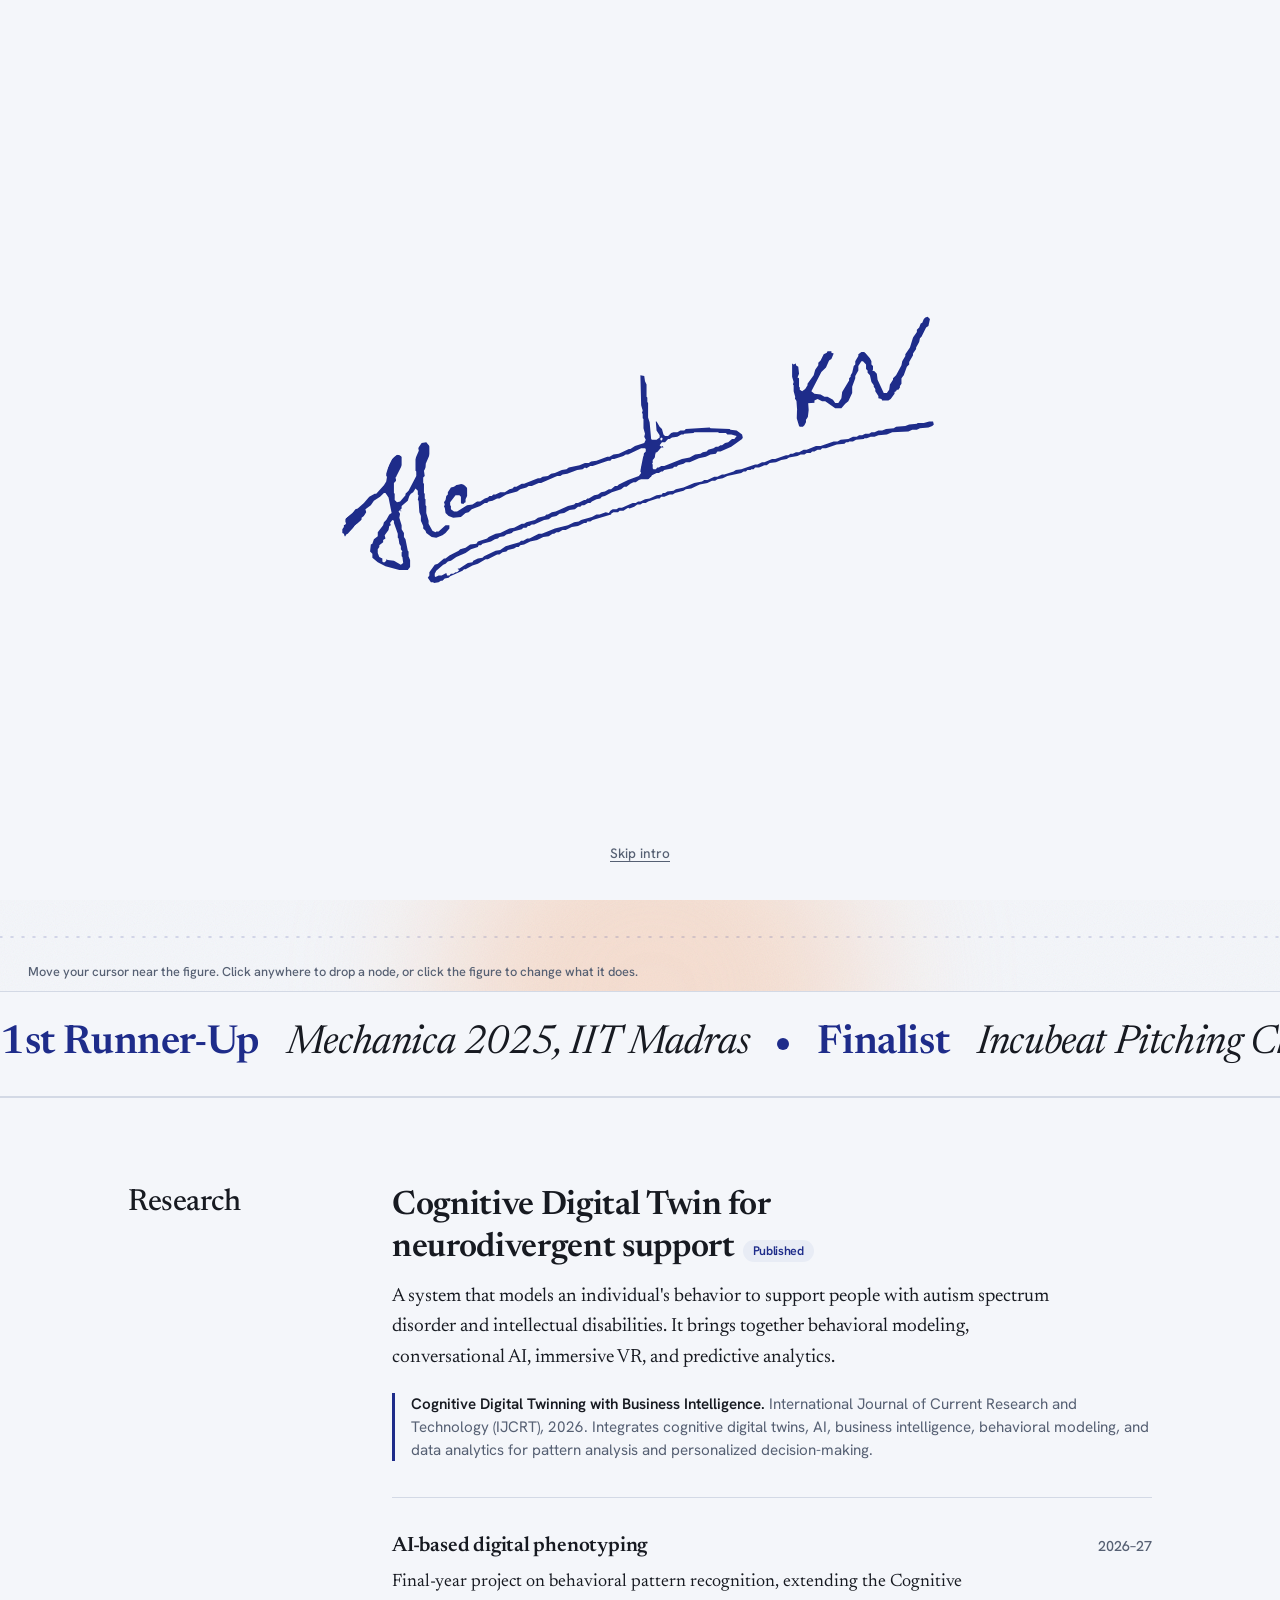
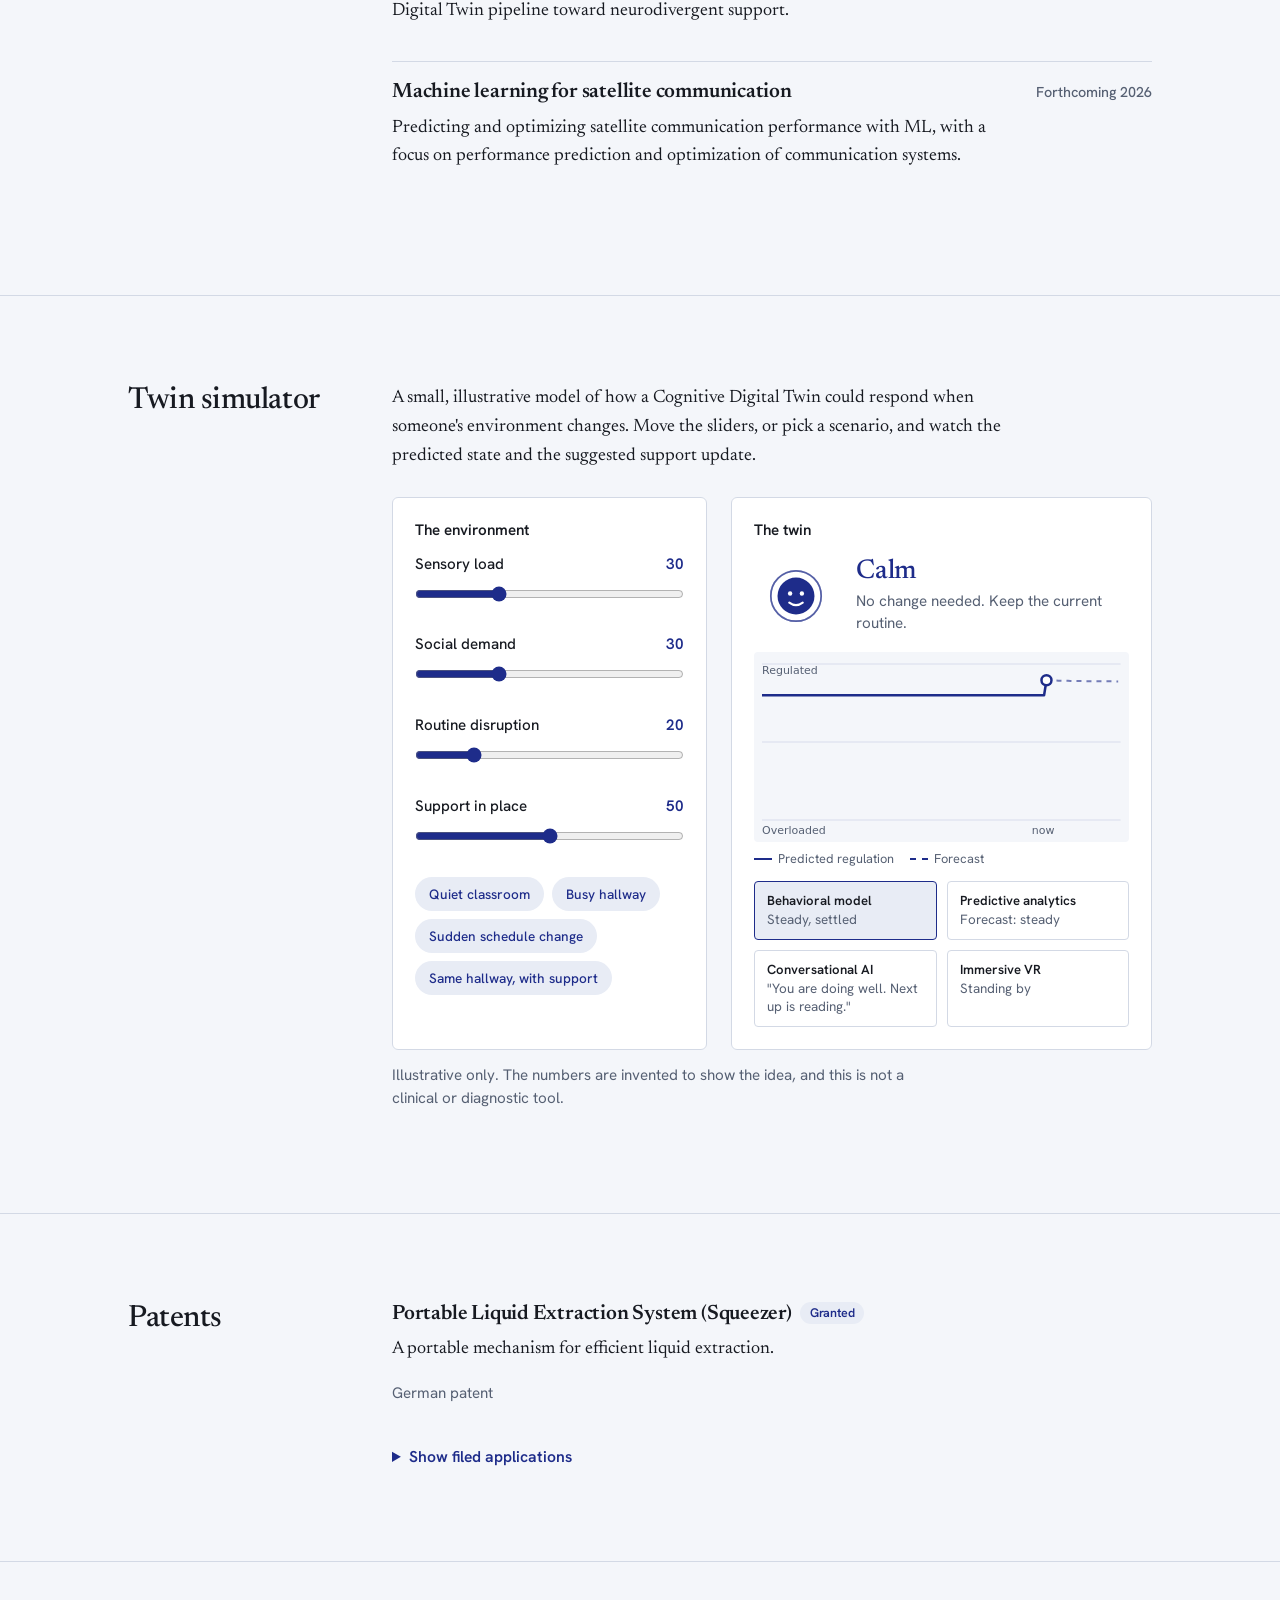
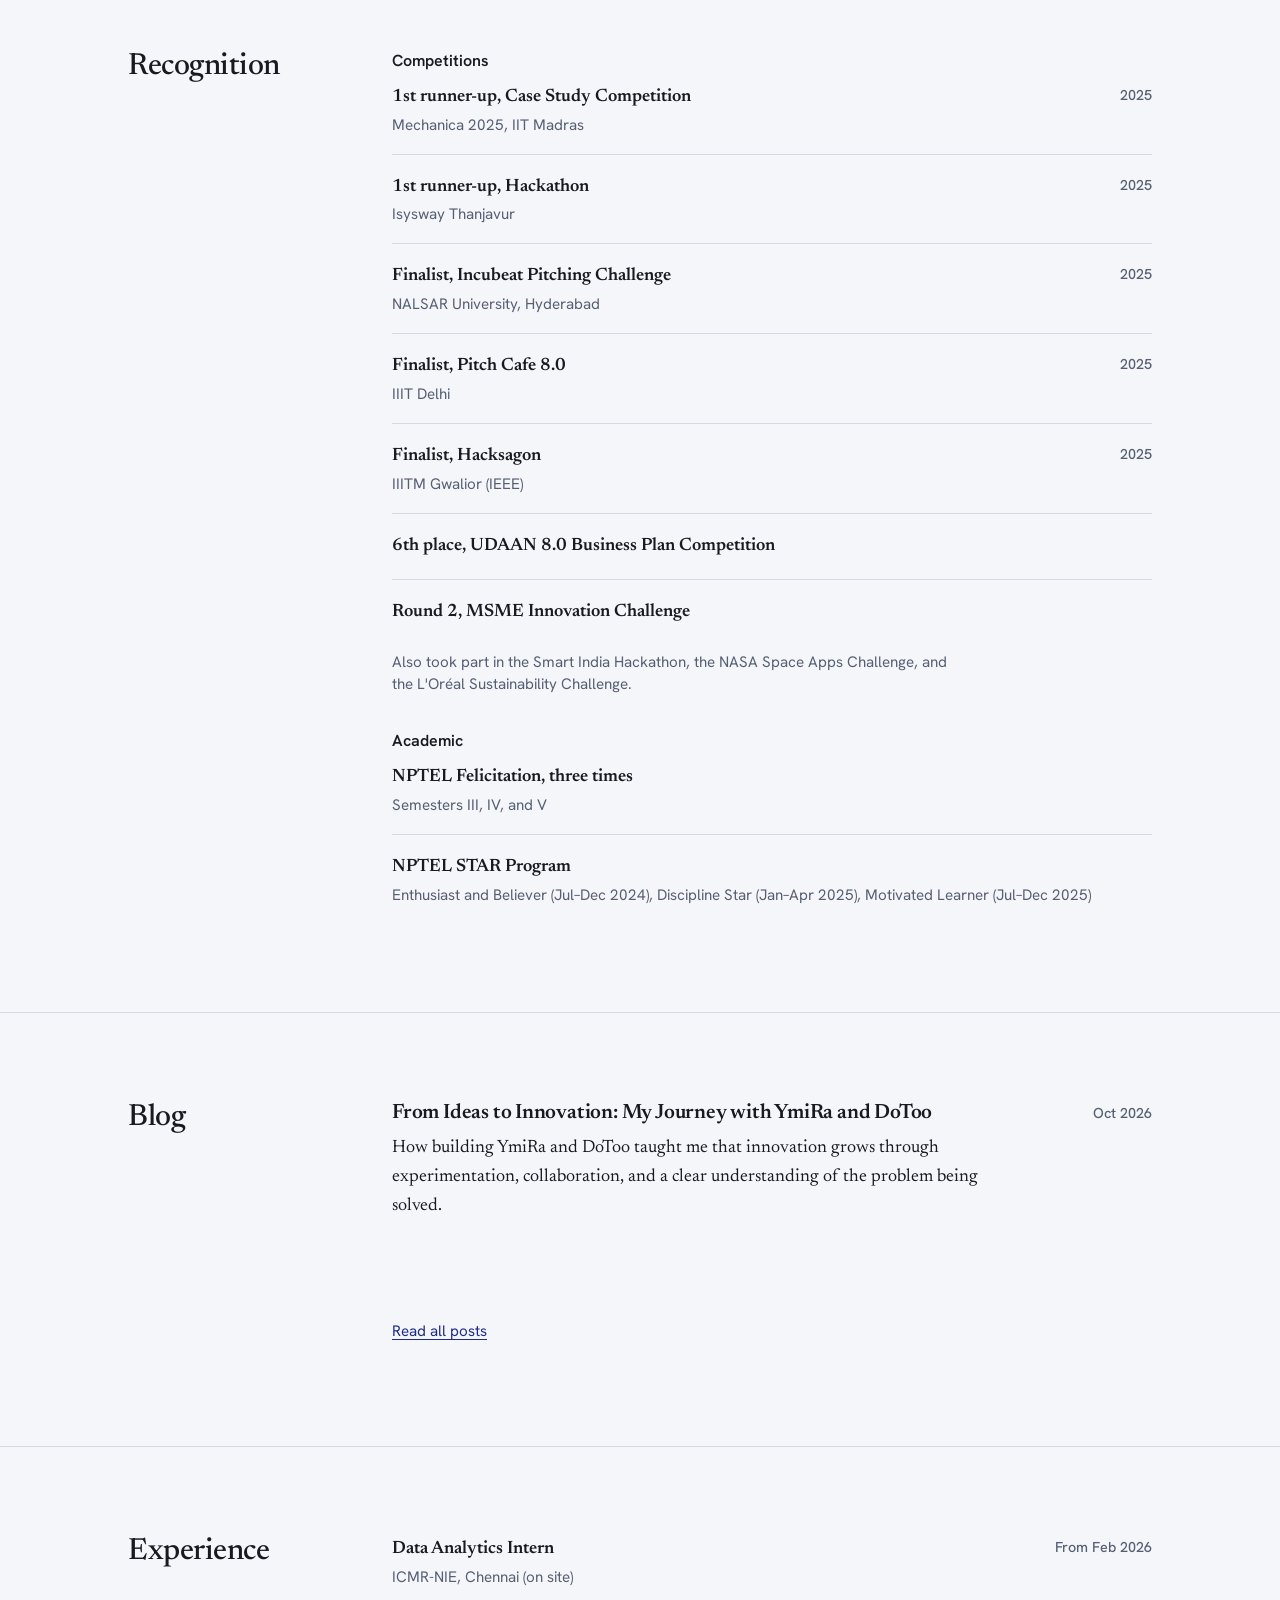
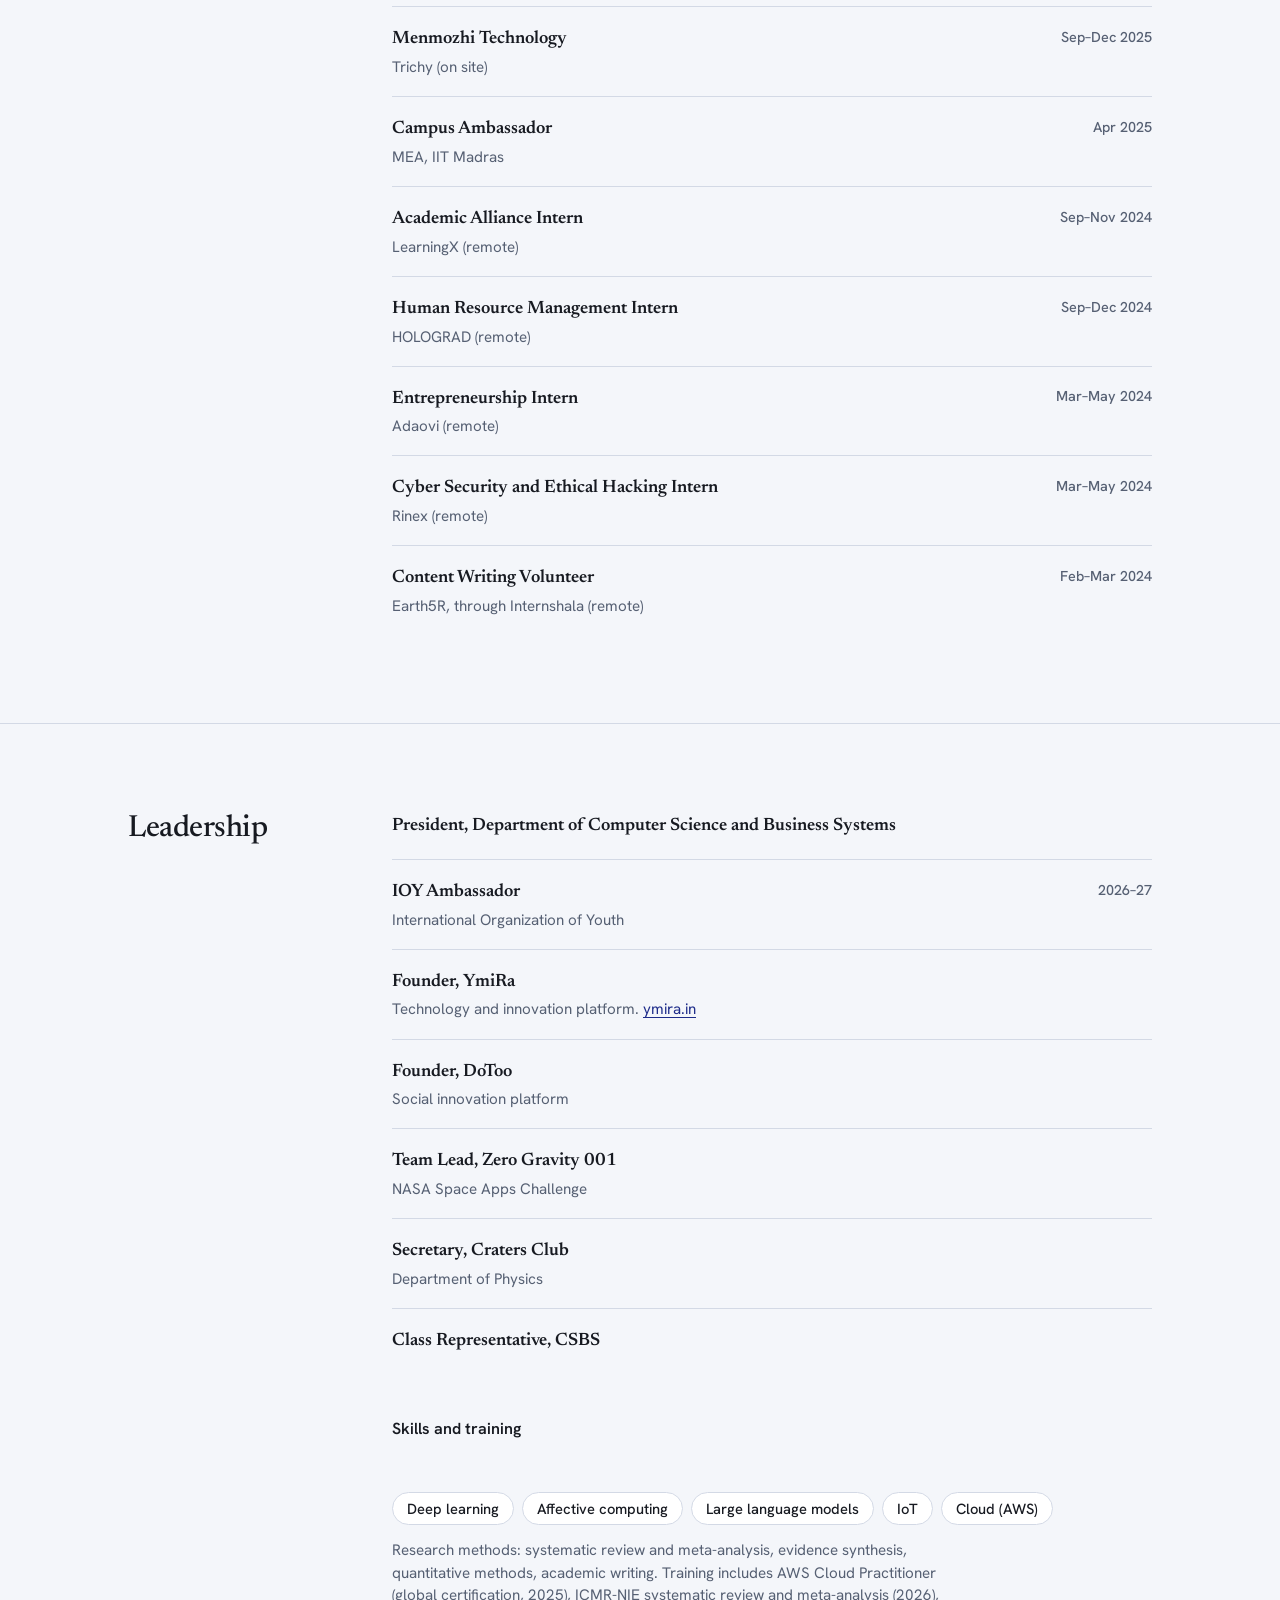
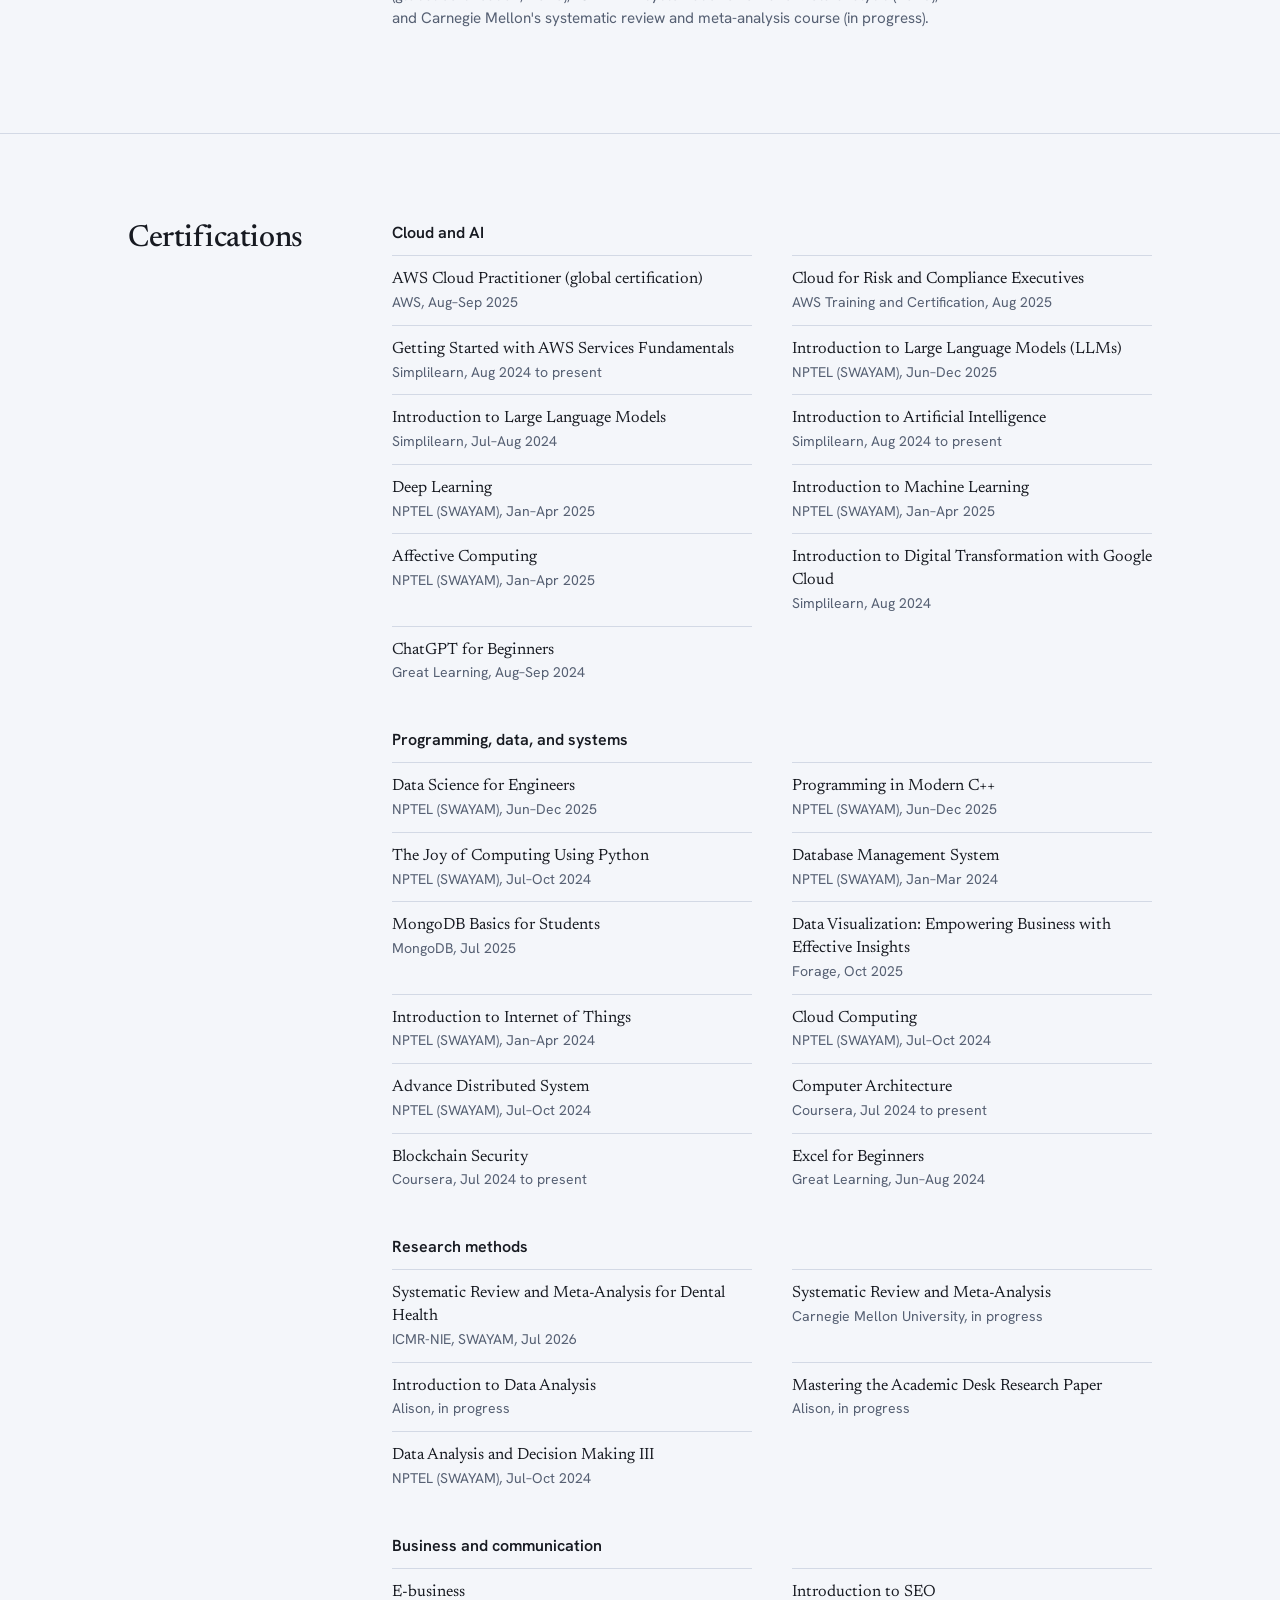
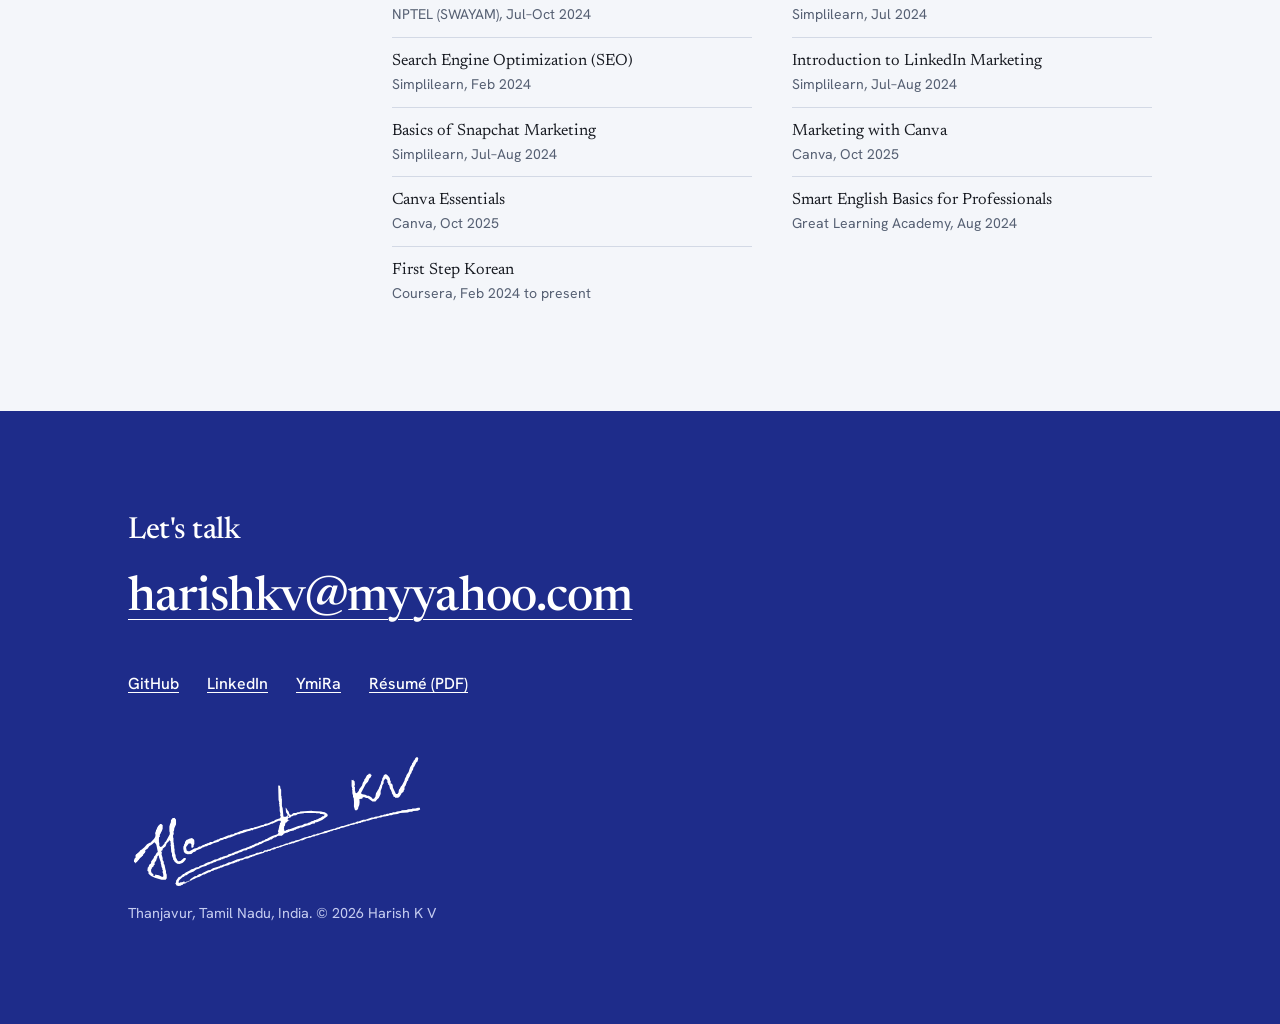
==== commit a71eec86: "Update HarishKV.html" ====
--- a/HarishKV.html
+++ b/HarishKV.html
@@ -3,6 +3,10 @@
 <head>
 <meta charset="utf-8">
 <meta name="viewport" content="width=device-width, initial-scale=1">
+<script>
+/* Apply the saved (or system) theme before first paint to avoid a flash */
+try { var t = localStorage.getItem('theme'); if (!t && window.matchMedia && matchMedia('(prefers-color-scheme: dark)').matches) t = 'dark'; if (t) document.documentElement.setAttribute('data-theme', t); } catch (e) {}
+</script>
 <title>Harish K V | AI research for neurodivergent support</title>
 <meta name="description" content="Harish K V is a final-year B.Tech student in Computer Science and Business Systems building a Cognitive Digital Twin to support neurodivergent people. Research, patents, and competition results.">
 <link rel="canonical" href="https://harish-kv-0506.github.io/HarishKV-Portfolio-/">
@@ -37,7 +41,7 @@
   "description": "Final-year B.Tech student in Computer Science and Business Systems researching AI to support neurodivergent individuals.",
   "affiliation": { "@type": "CollegeOrUniversity", "name": "K. Ramakrishnan College of Engineering" },
   "address": { "@type": "PostalAddress", "addressLocality": "Thanjavur", "addressRegion": "Tamil Nadu", "addressCountry": "IN" },
-  "sameAs": ["https://github.com/harish-KV-0506", "https://www.linkedin.com/in/harish-k-v10", "https://www.ymira.in/HarishKV"]
+  "sameAs": ["https://github.com/harish-KV-0506", "https://www.linkedin.com/in/harish-k-v10", "https://www.ymira.in"]
 }
 </script>
 
@@ -148,6 +152,132 @@
 .foot-sig{max-width:300px;color:#fff;margin-bottom:10px}
 .foot-meta{font:400 .9rem var(--sans);color:#C5CCF0;margin:0}
 
+.certs{display:grid;grid-template-columns:1fr 1fr;gap:0 40px;list-style:none;margin:0 0 8px;padding:0}
+.certs li{padding:12px 0;border-top:1px solid var(--rule);font-size:1.02rem;line-height:1.4}
+.certs .sub{display:block;font:400 .88rem/1.4 var(--sans);color:var(--slate);margin-top:2px}
+.post h3 a{color:var(--graphite);text-decoration:none}
+.post h3 a:hover{color:var(--ink);text-decoration:underline}
+@media (max-width:820px){.certs{grid-template-columns:1fr}}
+
+/* ---------- Walking digital-twin figure (hero background) ---------- */
+.hero{position:relative;overflow:hidden}
+.hero .wrap{position:relative;z-index:1}
+#twin{position:absolute;inset:0;width:100%;height:100%;display:block;z-index:0;pointer-events:none}
+.twin-hint{position:absolute;left:28px;bottom:10px;z-index:2;margin:0;max-width:calc(100% - 56px);font:500 .8rem/1.4 var(--sans);color:var(--slate);transition:opacity .8s ease;pointer-events:none}
+main .hero{padding-bottom:clamp(220px,22vw,280px)}
+
+/* ---------- Polish pack: tilt, glow, magnetic buttons, scroll reveals ---------- */
+#glow{position:fixed;left:0;top:0;width:520px;height:520px;margin:-260px 0 0 -260px;border-radius:50%;pointer-events:none;z-index:-1;background:radial-gradient(circle,rgba(30,44,138,.10),rgba(30,44,138,0) 65%);opacity:0;transition:opacity .4s;will-change:transform}
+#glow.on{opacity:1}
+#progress{position:fixed;top:0;left:0;height:3px;width:100%;background:var(--ink);transform:scaleX(0);transform-origin:0 50%;z-index:60;pointer-events:none}
+.portrait{perspective:900px}
+.portrait img{transition:transform .25s ease-out;will-change:transform}
+.portrait::after{content:"";position:absolute;inset:0;z-index:2;pointer-events:none;opacity:0;transition:opacity .3s;background:radial-gradient(circle at var(--gx,50%) var(--gy,50%),rgba(255,255,255,.38),rgba(255,255,255,0) 55%)}
+.portrait.tilting::after{opacity:1}
+.btn{will-change:transform}
+.js .rv{opacity:0;transform:translateY(18px);transition:opacity .7s ease,transform .7s cubic-bezier(.2,.7,.2,1);transition-delay:calc(var(--n,0) * 70ms)}
+.js .rv.in{opacity:1;transform:none}
+@media (prefers-reduced-motion:reduce){.js .rv{opacity:1;transform:none;transition:none}#glow{display:none}}
+
+/* ---------- Twin simulator ---------- */
+.sim{display:grid;grid-template-columns:minmax(0,.9fr) minmax(0,1.2fr);gap:24px;margin-top:26px}
+.sim-card{background:#fff;border:1px solid var(--rule);border-radius:6px;padding:22px}
+.sim-card h3{font:600 .95rem var(--sans);margin:0 0 14px;letter-spacing:0;color:var(--graphite)}
+.ctl{margin:0 0 16px}
+.ctl label{display:flex;justify-content:space-between;font:500 .95rem var(--sans);margin-bottom:6px}
+.ctl output{color:var(--ink);font-weight:600;min-width:2.2em;text-align:right}
+.ctl input[type=range]{width:100%;accent-color:var(--ink);height:28px;margin:0;cursor:pointer}
+.presets{display:flex;flex-wrap:wrap;gap:8px;margin-top:6px}
+.presets button{font:500 .85rem var(--sans);color:var(--ink);background:var(--wash);border:0;border-radius:999px;padding:8px 14px;cursor:pointer;transition:background .2s,color .2s}
+.presets button:hover{background:var(--ink);color:#fff}
+.sim-top{display:flex;align-items:center;gap:18px;margin-bottom:14px}
+.twin-av{flex:none;width:84px;height:84px}
+.twin-av .ring{fill:none;stroke:var(--ink);stroke-width:2;transform-box:fill-box;transform-origin:center;opacity:.5}
+.twin-av .core{fill:var(--ink);transition:fill .6s}
+.twin-av .face{fill:#fff}
+.sim-state{font-weight:500;font-size:1.7rem;line-height:1.1;letter-spacing:-.015em;margin:0 0 4px;transition:color .6s}
+.sim-tip{font:400 .95rem/1.45 var(--sans);color:var(--slate);margin:0;max-width:none}
+#simChart{display:block;width:100%;height:190px;background:var(--paper);border-radius:4px}
+.sim-legend{display:flex;gap:16px;font:400 .8rem var(--sans);color:var(--slate);margin:8px 0 14px}
+.sim-legend i{display:inline-block;width:18px;height:0;border-top:2.5px solid var(--ink);vertical-align:middle;margin-right:6px}
+.sim-legend i.d{border-top:2.5px dashed var(--ink)}
+.mods{display:grid;grid-template-columns:1fr 1fr;gap:10px;list-style:none;margin:0;padding:0}
+.mods li{border:1px solid var(--rule);border-radius:4px;padding:10px 12px;font:500 .8rem var(--sans);color:var(--slate);transition:border-color .4s,background .4s}
+.mods li b{display:block;font-weight:600;color:var(--graphite);font-size:.82rem;margin-bottom:2px}
+.mods li span{display:block;font-weight:400;font-size:.84rem;line-height:1.35;color:var(--slate)}
+.mods li.on{border-color:var(--ink);background:var(--wash)}
+.sim-note{margin-top:14px}
+@media (max-width:820px){.sim{grid-template-columns:1fr}}
+@media (max-width:520px){.mods{grid-template-columns:1fr}.sim-top{align-items:flex-start}}
+@media (prefers-reduced-motion:reduce){.twin-av .ring{animation:none!important}}
+
+/* ---------- Motion graphics pack: aurora, kinetic name, ribbon, cursor ring ---------- */
+.aurora{position:absolute;inset:0;z-index:0;overflow:hidden;pointer-events:none}
+.aurora i{position:absolute;border-radius:50%;filter:blur(70px);opacity:.55;will-change:transform}
+.aurora i:nth-child(1){width:46vw;height:46vw;max-width:620px;max-height:620px;left:-8%;top:-18%;background:#8E98D6;animation:drift1 22s ease-in-out infinite alternate}
+.aurora i:nth-child(2){width:38vw;height:38vw;max-width:520px;max-height:520px;right:-6%;top:6%;background:#9ED0F0;animation:drift2 26s ease-in-out infinite alternate}
+.aurora i:nth-child(3){width:34vw;height:34vw;max-width:460px;max-height:460px;left:34%;bottom:-24%;background:#F6C6A8;opacity:.5;animation:drift3 30s ease-in-out infinite alternate}
+.aurora i:nth-child(4){width:26vw;height:26vw;max-width:360px;max-height:360px;left:52%;top:-10%;background:#1E2C8A;opacity:.22;animation:drift2 34s ease-in-out infinite alternate-reverse}
+.aurora::after{content:"";position:absolute;inset:0;opacity:.07;mix-blend-mode:multiply;background-image:url("data:image/svg+xml,%3Csvg xmlns='http://www.w3.org/2000/svg' width='160' height='160'%3E%3Cfilter id='n'%3E%3CfeTurbulence type='fractalNoise' baseFrequency='.9' numOctaves='2' stitchTiles='stitch'/%3E%3C/filter%3E%3Crect width='160' height='160' filter='url(%23n)'/%3E%3C/svg%3E")}
+@keyframes drift1{to{transform:translate(18vw,10vh) scale(1.15)}}
+@keyframes drift2{to{transform:translate(-14vw,14vh) scale(.9)}}
+@keyframes drift3{to{transform:translate(-18vw,-12vh) scale(1.2)}}
+
+h1 .ch{display:inline-block;transition:transform .45s cubic-bezier(.2,.8,.2,1),color .3s;will-change:transform}
+.js:not(.is-ready) h1 .ch{opacity:0}
+.js.is-ready h1 .ch{animation:chIn .9s cubic-bezier(.2,.8,.2,1) backwards;animation-delay:calc(var(--k) * 55ms + 250ms)}
+@keyframes chIn{from{opacity:0;transform:translateY(45%) rotate(6deg)}}
+
+.ribbon{position:relative;border-top:1px solid var(--rule);border-bottom:1px solid var(--rule);background:var(--paper);overflow:hidden;padding:20px 0}
+.ribbon-track{display:flex;width:max-content;animation:ribbon 48s linear infinite}
+.ribbon:hover .ribbon-track{animation-play-state:paused}
+.ribbon-track span{display:inline-flex;align-items:center;gap:28px;padding-right:28px;font-family:var(--serif);font-style:italic;font-weight:400;font-size:clamp(1.5rem,3.4vw,2.5rem);letter-spacing:-.01em;white-space:nowrap;color:var(--graphite)}
+.ribbon-track span::after{content:"";width:12px;height:12px;border-radius:50%;background:var(--ink);flex:none}
+.ribbon-track b{font-style:normal;font-weight:600;color:var(--ink)}
+@keyframes ribbon{to{transform:translateX(-50%)}}
+
+#cring{position:fixed;left:0;top:0;width:36px;height:36px;margin:-18px 0 0 -18px;border:1.5px solid var(--ink);border-radius:50%;pointer-events:none;z-index:90;opacity:0;transition:width .25s,height .25s,margin .25s,background .25s,opacity .3s;will-change:transform}
+#cring.on{opacity:.6}
+#cring.big{width:64px;height:64px;margin:-32px 0 0 -32px;background:rgba(30,44,138,.1);opacity:.9}
+
+@media (prefers-reduced-motion:reduce){
+  .aurora i,.ribbon-track{animation:none!important}
+  .js.is-ready h1 .ch{animation:none}
+  .js:not(.is-ready) h1 .ch{opacity:1}
+  #cring{display:none}
+}
+
+/* ---------- Dark mode with circular reveal ---------- */
+html[data-theme="dark"]{
+  color-scheme:dark;
+  --paper:#0D1020;--wash:#1B2142;--ink:#8FA0FF;--ink-deep:#B5C0FF;
+  --graphite:#E8EBF6;--slate:#A1A9C2;--rule:#2A3150;
+}
+html[data-theme="dark"] .nav{background:rgba(13,16,32,.88)}
+html[data-theme="dark"] .btn.solid,html[data-theme="dark"] .btn.solid:hover{color:#0D1020}
+html[data-theme="dark"] .btn.line:hover,html[data-theme="dark"] .presets button:hover{color:#0D1020}
+html[data-theme="dark"] .contact{background:#151A3A}
+html[data-theme="dark"] .sim-card,html[data-theme="dark"] .pills li{background:#141935}
+html[data-theme="dark"] .aurora i{opacity:.26}
+html[data-theme="dark"] #glow{background:radial-gradient(circle,rgba(143,160,255,.13),rgba(143,160,255,0) 65%)}
+html[data-theme="dark"] #twin{filter:invert(1) hue-rotate(180deg)}
+html[data-theme="dark"] #simChart{background:#F4F6FA;filter:invert(1) hue-rotate(180deg)}
+html[data-theme="dark"] .sim-state,html[data-theme="dark"] .twin-av{filter:brightness(2.4) saturate(1.1)}
+html[data-theme="dark"] .portrait img{filter:brightness(.92)}
+
+.theme-btn{flex:none;width:38px;height:38px;border-radius:50%;border:1.5px solid var(--rule);background:transparent;color:var(--graphite);display:grid;place-items:center;cursor:pointer;transition:border-color .2s,background .2s}
+.theme-btn:hover{border-color:var(--ink);background:var(--wash)}
+.theme-btn svg{width:19px;height:19px;transition:transform .6s cubic-bezier(.3,1.4,.5,1)}
+.theme-btn .moon{display:none}
+html[data-theme="dark"] .theme-btn .sun{display:none}
+html[data-theme="dark"] .theme-btn .moon{display:block}
+html[data-theme="dark"] .theme-btn svg{transform:rotate(360deg)}
+.nav .wrap{gap:16px}
+
+::view-transition-old(root),::view-transition-new(root){animation:none;mix-blend-mode:normal}
+::view-transition-old(root){z-index:1}
+::view-transition-new(root){z-index:2}
+
 @media (max-width:820px){
   .hero .wrap{grid-template-columns:1fr}
   .portrait{justify-self:start;max-width:260px;order:-1;margin-bottom:10px}
@@ -173,6 +303,9 @@
 </head>
 
 <body>
+  <div id="cring" aria-hidden="true"></div>
+  <div id="glow" aria-hidden="true"></div>
+<div id="progress" aria-hidden="true"></div>
 <div id="intro" role="presentation" aria-hidden="true">
   <div class="stage">
 <svg class="sig" viewBox="0 0 805 385" xmlns="http://www.w3.org/2000/svg" role="img" aria-label="Harish K V signature">
@@ -229,23 +362,33 @@
         <li><a href="#research">Research</a></li>
         <li><a href="#patents">Patents</a></li>
         <li><a href="#recognition">Recognition</a></li>
+        <li><a href="#certifications">Certifications</a></li>
+        <li><a href="#blog">Blog</a></li>
+        <li><a href="#simulator">Simulator</a></li>
         <li><a href="#experience">Experience</a></li>
         <li><a href="#leadership">Leadership</a></li>
         <li><a href="#contact">Contact</a></li>
       </ul>
     </nav>
+    <button class="theme-btn" id="themeBtn" type="button" aria-label="Switch to dark mode" aria-pressed="false">
+  <svg class="sun" viewBox="0 0 24 24" fill="none" stroke="currentColor" stroke-width="2" stroke-linecap="round" aria-hidden="true"><circle cx="12" cy="12" r="4.2"/><path d="M12 2.5v2.2M12 19.3v2.2M2.5 12h2.2M19.3 12h2.2M5.2 5.2l1.6 1.6M17.2 17.2l1.6 1.6M5.2 18.8l1.6-1.6M17.2 6.8l1.6-1.6"/></svg>
+  <svg class="moon" viewBox="0 0 24 24" fill="none" stroke="currentColor" stroke-width="2" stroke-linecap="round" stroke-linejoin="round" aria-hidden="true"><path d="M20.5 14.2A8.6 8.6 0 0 1 9.8 3.5a8.6 8.6 0 1 0 10.7 10.7z"/></svg>
+</button>
   </div>
 </header>
 
 <main id="top">
   <div class="hero">
+    <div class="aurora" aria-hidden="true"><i></i><i></i><i></i><i></i></div>
+    <canvas id="twin" aria-hidden="true"></canvas>
+<p class="twin-hint" id="twinHint">Move your cursor near the figure. Click anywhere to drop a node, or click the figure to change what it does.</p>
     <div class="wrap">
       <div>
         <h1 class="rise" style="--i:0">Harish K V</h1>
         <p class="lead rise" style="--i:1">I build AI that helps neurodivergent people be understood, and I'm heading toward graduate research in trustworthy, human-centered AI.</p>
         <p class="meta rise" style="--i:2">
           <span>Final-year B.Tech, Computer Science and Business Systems</span>
-          <span>K. Ramakrishnan College of Engineering, Thanjavur</span>
+          <span>K. Ramakrishnan College of Engineering, Tiruchirappalli</span>
           <span>Graduating 2027</span>
         </p>
         <div class="btns rise" style="--i:3">
@@ -258,6 +401,25 @@
       </div>
     </div>
   </div>
+
+<div class="ribbon" aria-label="Highlights">
+  <div class="ribbon-track">
+    <span><b>1st Runner-Up</b> Mechanica 2025, IIT Madras</span>
+    <span><b>Finalist</b> Incubeat Pitching Challenge, NALSAR</span>
+    <span><b>Granted</b> German patent</span>
+    <span><b>Finalist</b> Pitch Cafe 8.0, IIIT Delhi</span>
+    <span><b>1st Runner-Up</b> Isysway Hackathon, Thanjavur</span>
+    <span><b>Finalist</b> Hacksagon, IIITM Gwalior</span>
+    <span><b>IOY Ambassador</b> 2026–27</span>
+    <span><b>1st Runner-Up</b> Mechanica 2025, IIT Madras</span>
+    <span><b>Finalist</b> Incubeat Pitching Challenge, NALSAR</span>
+    <span><b>Granted</b> German patent</span>
+    <span><b>Finalist</b> Pitch Cafe 8.0, IIIT Delhi</span>
+    <span><b>1st Runner-Up</b> Isysway Hackathon, Thanjavur</span>
+    <span><b>Finalist</b> Hacksagon, IIITM Gwalior</span>
+    <span><b>IOY Ambassador</b> 2026–27</span>
+  </div>
+</div>
 
   <section id="research">
     <div class="wrap sec">
@@ -283,6 +445,55 @@
       </div>
     </div>
   </section>
+
+<section id="simulator">
+  <div class="wrap sec">
+    <h2>Twin simulator</h2>
+    <div>
+      <p>A small, illustrative model of how a Cognitive Digital Twin could respond when someone's environment changes. Move the sliders, or pick a scenario, and watch the predicted state and the suggested support update.</p>
+      <div class="sim">
+        <div class="sim-card">
+          <h3>The environment</h3>
+          <div class="ctl"><label for="sSensory">Sensory load <output id="oSensory">30</output></label><input id="sSensory" type="range" min="0" max="100" value="30"></div>
+          <div class="ctl"><label for="sSocial">Social demand <output id="oSocial">30</output></label><input id="sSocial" type="range" min="0" max="100" value="30"></div>
+          <div class="ctl"><label for="sRoutine">Routine disruption <output id="oRoutine">20</output></label><input id="sRoutine" type="range" min="0" max="100" value="20"></div>
+          <div class="ctl"><label for="sSupport">Support in place <output id="oSupport">50</output></label><input id="sSupport" type="range" min="0" max="100" value="50"></div>
+          <div class="presets" aria-label="Scenarios">
+            <button type="button" data-p="20,20,10,60">Quiet classroom</button>
+            <button type="button" data-p="85,70,30,20">Busy hallway</button>
+            <button type="button" data-p="35,40,90,30">Sudden schedule change</button>
+            <button type="button" data-p="85,70,30,90">Same hallway, with support</button>
+          </div>
+        </div>
+        <div class="sim-card">
+          <h3>The twin</h3>
+          <div class="sim-top">
+            <svg class="twin-av" viewBox="0 0 100 100" aria-hidden="true">
+              <circle class="ring" id="ring1" cx="50" cy="50" r="30"/>
+              <circle class="ring" id="ring2" cx="50" cy="50" r="30"/>
+              <circle class="core" id="core" cx="50" cy="50" r="22"/>
+              <circle class="face" cx="43" cy="47" r="2.6"/><circle class="face" cx="57" cy="47" r="2.6"/>
+              <path id="mouth" d="M42 58 Q50 63 58 58" fill="none" stroke="#fff" stroke-width="2.6" stroke-linecap="round"/>
+            </svg>
+            <div>
+              <p class="sim-state" id="simState" aria-live="polite">Calm</p>
+              <p class="sim-tip" id="simTip">No change needed. Keep the current routine.</p>
+            </div>
+          </div>
+          <canvas id="simChart" role="img" aria-label="Chart of the twin's predicted regulation over time, with a dashed forecast"></canvas>
+          <div class="sim-legend"><span><i></i>Predicted regulation</span><span><i class="d"></i>Forecast</span></div>
+          <ul class="mods">
+            <li id="mBeh"><b>Behavioral model</b><span id="tBeh"></span></li>
+            <li id="mPred"><b>Predictive analytics</b><span id="tPred"></span></li>
+            <li id="mConv"><b>Conversational AI</b><span id="tConv"></span></li>
+            <li id="mVR"><b>Immersive VR</b><span id="tVR"></span></li>
+          </ul>
+        </div>
+      </div>
+      <p class="small sim-note">Illustrative only. The numbers are invented to show the idea, and this is not a clinical or diagnostic tool.</p>
+    </div>
+  </div>
+</section>
 
   <section id="patents">
     <div class="wrap sec">
@@ -346,6 +557,25 @@
     </div>
   </section>
 
+
+<section id="blog">
+  <div class="wrap sec">
+    <h2>Blog</h2>
+    <ul class="rows">
+      <li class="post">
+  <div>
+    <h3><a href="blog/ymira-dotoo.html">From Ideas to Innovation: My Journey with YmiRa and DoToo</a></h3>
+    <p>How building YmiRa and DoToo taught me that innovation grows through experimentation, collaboration, and a clear understanding of the problem being solved.</p>
+  </div>
+  <span class="when">Oct 2026</span>
+</li>
+      
+    </ul>
+    <!-- Optional: remove if you have no external blog -->
+    <p class="small" style="grid-column:2"><a href="YOUR-BLOG-HOME-LINK">Read all posts</a></p>
+  </div>
+</section>
+
   <section id="experience">
     <div class="wrap sec">
       <h2>Experience</h2>
@@ -369,7 +599,7 @@
         <ul class="rows">
           <li><div><b>President, Department of Computer Science and Business Systems</b></div></li>
           <li><div><b>IOY Ambassador</b><span class="sub">International Organization of Youth</span></div><span class="when">2026–27</span></li>
-          <li><div><b>Founder, YmiRa</b><span class="sub">Technology and innovation platform. <a href="https://www.ymira.in/HarishKV">ymira.in/HarishKV</a></span></div></li>
+          <li><div><b>Founder, YmiRa</b><span class="sub">Technology and innovation platform. <a href="https://www.ymira.in">ymira.in</a></span></div></li>
           <li><div><b>Founder, DoToo</b><span class="sub">Social innovation platform</span></div></li>
           <li><div><b>Team Lead, Zero Gravity 001</b><span class="sub">NASA Space Apps Challenge</span></div></li>
           <li><div><b>Secretary, Craters Club</b><span class="sub">Department of Physics</span></div></li>
@@ -385,6 +615,66 @@
     </div>
   </section>
 
+  <section id="certifications">
+  <div class="wrap sec">
+    <h2>Certifications</h2>
+    <div>
+      <p class="group">Cloud and AI</p>
+      <ul class="certs">
+        <li>AWS Cloud Practitioner (global certification)<span class="sub">AWS, Aug–Sep 2025</span></li>
+        <li>Cloud for Risk and Compliance Executives<span class="sub">AWS Training and Certification, Aug 2025</span></li>
+        <li>Getting Started with AWS Services Fundamentals<span class="sub">Simplilearn, Aug 2024 to present</span></li>
+        <li>Introduction to Large Language Models (LLMs)<span class="sub">NPTEL (SWAYAM), Jun–Dec 2025</span></li>
+        <li>Introduction to Large Language Models<span class="sub">Simplilearn, Jul–Aug 2024</span></li>
+        <li>Introduction to Artificial Intelligence<span class="sub">Simplilearn, Aug 2024 to present</span></li>
+        <li>Deep Learning<span class="sub">NPTEL (SWAYAM), Jan–Apr 2025</span></li>
+        <li>Introduction to Machine Learning<span class="sub">NPTEL (SWAYAM), Jan–Apr 2025</span></li>
+        <li>Affective Computing<span class="sub">NPTEL (SWAYAM), Jan–Apr 2025</span></li>
+        <li>Introduction to Digital Transformation with Google Cloud<span class="sub">Simplilearn, Aug 2024</span></li>
+        <li>ChatGPT for Beginners<span class="sub">Great Learning, Aug–Sep 2024</span></li>
+      </ul>
+
+      <p class="group">Programming, data, and systems</p>
+      <ul class="certs">
+        <li>Data Science for Engineers<span class="sub">NPTEL (SWAYAM), Jun–Dec 2025</span></li>
+        <li>Programming in Modern C++<span class="sub">NPTEL (SWAYAM), Jun–Dec 2025</span></li>
+        <li>The Joy of Computing Using Python<span class="sub">NPTEL (SWAYAM), Jul–Oct 2024</span></li>
+        <li>Database Management System<span class="sub">NPTEL (SWAYAM), Jan–Mar 2024</span></li>
+        <li>MongoDB Basics for Students<span class="sub">MongoDB, Jul 2025</span></li>
+        <li>Data Visualization: Empowering Business with Effective Insights<span class="sub">Forage, Oct 2025</span></li>
+        <li>Introduction to Internet of Things<span class="sub">NPTEL (SWAYAM), Jan–Apr 2024</span></li>
+        <li>Cloud Computing<span class="sub">NPTEL (SWAYAM), Jul–Oct 2024</span></li>
+        <li>Advance Distributed System<span class="sub">NPTEL (SWAYAM), Jul–Oct 2024</span></li>
+        <li>Computer Architecture<span class="sub">Coursera, Jul 2024 to present</span></li>
+        <li>Blockchain Security<span class="sub">Coursera, Jul 2024 to present</span></li>
+        <li>Excel for Beginners<span class="sub">Great Learning, Jun–Aug 2024</span></li>
+      </ul>
+
+      <p class="group">Research methods</p>
+      <ul class="certs">
+        <li>Systematic Review and Meta-Analysis for Dental Health<span class="sub">ICMR-NIE, SWAYAM, Jul 2026</span></li>
+        <li>Systematic Review and Meta-Analysis<span class="sub">Carnegie Mellon University, in progress</span></li>
+        <li>Introduction to Data Analysis<span class="sub">Alison, in progress</span></li>
+        <li>Mastering the Academic Desk Research Paper<span class="sub">Alison, in progress</span></li>
+        <li>Data Analysis and Decision Making III<span class="sub">NPTEL (SWAYAM), Jul–Oct 2024</span></li>
+      </ul>
+
+      <p class="group">Business and communication</p>
+      <ul class="certs">
+        <li>E-business<span class="sub">NPTEL (SWAYAM), Jul–Oct 2024</span></li>
+        <li>Introduction to SEO<span class="sub">Simplilearn, Jul 2024</span></li>
+        <li>Search Engine Optimization (SEO)<span class="sub">Simplilearn, Feb 2024</span></li>
+        <li>Introduction to LinkedIn Marketing<span class="sub">Simplilearn, Jul–Aug 2024</span></li>
+        <li>Basics of Snapchat Marketing<span class="sub">Simplilearn, Jul–Aug 2024</span></li>
+        <li>Marketing with Canva<span class="sub">Canva, Oct 2025</span></li>
+        <li>Canva Essentials<span class="sub">Canva, Oct 2025</span></li>
+        <li>Smart English Basics for Professionals<span class="sub">Great Learning Academy, Aug 2024</span></li>
+        <li>First Step Korean<span class="sub">Coursera, Feb 2024 to present</span></li>
+      </ul>
+    </div>
+  </div>
+</section>
+
   <section id="contact" class="contact">
     <div class="wrap">
       <h2>Let's talk</h2>
@@ -392,7 +682,7 @@
       <ul class="links">
         <li><a href="https://github.com/harish-KV-0506">GitHub</a></li>
         <li><a href="https://www.linkedin.com/in/harish-k-v10">LinkedIn</a></li>
-        <li><a href="https://www.ymira.in/HarishKV">YmiRa</a></li>
+        <li><a href="https://www.ymira.in">YmiRa</a></li>
         <li><a href="assets/Harish_KV_Resume.pdf" download>Résumé (PDF)</a></li>
       </ul>
       <div class="foot-sig" id="footSig">
@@ -484,5 +774,498 @@
   }
 })();
 </script>
+<script>
+/* Walking digital-twin figure behind the hero */
+(function () {
+  var hero = document.querySelector('.hero'), cv = document.getElementById('twin'), hint = document.getElementById('twinHint');
+  if (!hero || !cv || !cv.getContext) return;
+  var ctx = cv.getContext('2d'), root = document.documentElement;
+  var reduce = window.matchMedia && matchMedia('(prefers-reduced-motion: reduce)').matches;
+  var INK = '30,44,138', W = 0, H = 0, ground = 0, S = 1, T = 0, last = 0, visible = true;
+  var ptr = { x: 0, y: 0, on: false, sp: 0, px: 0, py: 0, pt: 0 };
+  var nodes = [], MODES = ['wave', 'jump', 'dance', 'spin'], modeIdx = 0;
+  var m = { x: -80, dir: 1, sx: 1, vx: 0, phase: 0, state: 'walk', timer: 0, target: null,
+            lean: 0, hop: 0, hover: 0, cool: 0, spin: 0, gaze: 0, aim: 0 };
+
+  function rand(a, b) { return a + Math.random() * (b - a); }
+  function setDir(d) { if (d !== m.dir) { m.dir = d; m.sx = 0; } }
+
+  function resize() {
+    var r = hero.getBoundingClientRect(), d = Math.min(window.devicePixelRatio || 1, 2);
+    W = r.width; H = r.height;
+    cv.width = Math.round(W * d); cv.height = Math.round(H * d);
+    ctx.setTransform(d, 0, 0, d, 0, 0);
+    ground = H - 54;
+    S = Math.max(0.75, Math.min(1.1, W / 1000));
+    if (reduce) { m.x = W * 0.3; draw(); }
+  }
+
+  /* ---------- behaviour ---------- */
+  function ready() { return root.classList.contains('is-ready') || performance.now() > 7000; }
+
+  function startMode(name) {
+    m.state = name; m.target = null; m.cool = 3; m.spin = 0;
+    m.timer = { wave: 3.4, jump: 1.9, dance: 3.6, spin: 1.6 }[name];
+  }
+
+  function update(dt) {
+    if (!ready()) return;
+    T += dt; m.cool = Math.max(0, m.cool - dt); m.sx = Math.min(1, m.sx + dt * 5);
+    var cx = m.x, cy = ground - 96 * S;
+    var dx = ptr.x - cx, dy = ptr.y - cy, dist = Math.hypot(dx, dy);
+    var near = ptr.on && dist < 260 * S, calm = (m.state === 'idle' || m.state === 'walk' || m.state === 'wave');
+    m.hover = near ? m.hover + dt : 0;
+    var gazeT = near ? Math.max(-0.7, Math.min(0.7, dy / Math.max(dist, 1))) : 0;
+    m.gaze += (gazeT - m.gaze) * Math.min(1, dt * 6);
+    m.hop += (0 - m.hop) * Math.min(1, dt * 12);
+    m.lean += (0 - m.lean) * Math.min(1, dt * 4);
+
+    /* the cursor gets too close: step back, startled */
+    if (near && dist < 85 * S && calm && m.cool <= 0 && m.state !== 'startle') {
+      setDir(dx >= 0 ? 1 : -1); m.state = 'startle'; m.timer = 0.8; m.cool = 3;
+      m.vx = -Math.sign(dx || 1) * 130 * S; m.target = null;
+    }
+
+    switch (m.state) {
+      case 'idle':
+        m.vx += (0 - m.vx) * Math.min(1, dt * 6);
+        if (near) setDir(dx >= 0 ? 1 : -1);
+        if (near && m.hover > 0.5 && m.cool <= 0 && dist > 85 * S) { m.state = 'wave'; m.timer = 3.4; break; }
+        m.timer -= dt;
+        if (m.timer <= 0) {
+          if (Math.random() < 0.65) { m.target = { x: rand(50 * S, W - 50 * S) }; m.state = 'walk'; }
+          else { setDir(-m.dir); m.timer = rand(1.5, 3); }
+        }
+        break;
+      case 'walk':
+        var tx = m.target.x, d = tx - m.x;
+        setDir(d >= 0 ? 1 : -1);
+        m.vx += (m.dir * 64 * S - m.vx) * Math.min(1, dt * 5);
+        if (near && m.hover > 0.6 && m.cool <= 0 && !m.target.node && dist > 85 * S) { m.state = 'wave'; m.timer = 3.4; break; }
+        if (Math.abs(d) < 4) {
+          m.vx = 0;
+          if (m.target.node) { m.target.node.synced = T; m.state = 'inspect'; m.timer = 2; }
+          else { m.state = 'idle'; m.timer = rand(1.5, 4.5); }
+          m.target = null;
+        }
+        break;
+      case 'wave':
+        m.vx += (0 - m.vx) * Math.min(1, dt * 6);
+        if (ptr.on) setDir(dx >= 0 ? 1 : -1);
+        m.timer -= dt;
+        if (m.timer <= 0 || (!near && m.timer < 3)) { m.state = 'idle'; m.timer = rand(1, 2.5); m.cool = 4; }
+        break;
+      case 'startle':
+        m.vx *= Math.pow(0.02, dt);
+        m.hop = Math.sin(Math.max(0, m.timer / 0.8) * Math.PI) * 14 * S;
+        m.timer -= dt;
+        if (m.timer <= 0) { m.state = 'idle'; m.timer = 1.2; m.vx = 0; }
+        break;
+      case 'inspect':
+        m.vx += (0 - m.vx) * Math.min(1, dt * 8);
+        m.lean = 0.12; m.timer -= dt;
+        if (m.timer <= 0) { m.state = 'idle'; m.timer = rand(1, 2.5); }
+        break;
+      case 'jump':
+        m.vx = 0; m.hop = Math.abs(Math.sin((1.9 - m.timer) * 5.6)) * 38 * S; m.timer -= dt;
+        if (m.timer <= 0) { m.state = 'idle'; m.timer = 1.2; }
+        break;
+      case 'dance':
+        m.vx = 0; m.hop = Math.abs(Math.sin(T * 6)) * 6 * S; m.timer -= dt;
+        if (m.timer <= 0) { m.state = 'idle'; m.timer = 1.2; }
+        break;
+      case 'spin':
+        m.vx = 0; m.spin += dt * 9; m.sx = Math.cos(m.spin); m.timer -= dt;
+        if (m.timer <= 0) { m.state = 'idle'; m.timer = 1.2; m.sx = 1; }
+        break;
+    }
+
+    m.x += m.vx * dt;
+    if (m.state !== 'walk' || !m.target || m.target.entrance === undefined) m.x = Math.max(24 * S, Math.min(W - 24 * S, m.x));
+    m.phase += Math.abs(m.vx) * dt / (11 * S);
+    nodes = nodes.filter(function (n) { return T - n.t < 18; });
+  }
+
+  /* ---------- drawing ---------- */
+  function line(pts, w, a) {
+    ctx.beginPath(); ctx.moveTo(pts[0][0], pts[0][1]);
+    for (var i = 1; i < pts.length; i++) ctx.lineTo(pts[i][0], pts[i][1]);
+    ctx.lineWidth = w; ctx.strokeStyle = 'rgba(' + INK + ',' + a + ')'; ctx.stroke();
+  }
+  function dot(p, r, a) { ctx.beginPath(); ctx.arc(p[0], p[1], r, 0, 6.2832); ctx.fillStyle = 'rgba(' + INK + ',' + a + ')'; ctx.fill(); }
+
+  function drawFigure() {
+    var s = S, f = m.dir, sx = m.sx, ph = m.phase, t = T, st = m.state;
+    var wk = Math.min(1, Math.abs(m.vx) / (28 * s)), sw = Math.sin(ph), cw = Math.cos(ph);
+    var L = 46 * s, TL = 62 * s, UA = 34 * s, FA = 32 * s, hr = 14 * s;
+    var dance = st === 'dance', up = st === 'jump' || st === 'startle';
+
+    /* legs: thigh angle + knee flex, hip height set by the lower foot so the planted foot touches the ground */
+    var legs = [], depth = 0, k, a, kf;
+    for (k = 0; k < 2; k++) {
+      var sg = k ? -1 : 1;
+      a = sg * 0.46 * sw * wk + sg * 0.07 * (1 - wk);
+      kf = 0.06 + 0.85 * Math.max(0, sg * cw) * wk;
+      if (dance) a += sg * 0.22 * Math.sin(t * 6);
+      if (up) { a += sg * 0.18; kf += m.hop > 3 * s ? 0.5 : 0; }
+      var kx = Math.sin(a) * L, ky = Math.cos(a) * L;
+      var ax = kx + Math.sin(a - kf) * L, ay = ky + Math.cos(a - kf) * L;
+      legs.push({ kx: kx, ky: ky, ax: ax, ay: ay });
+      depth = Math.max(depth, ay);
+    }
+    var hx = m.x + (dance ? Math.sin(t * 6) * 4 * s * f : 0), hy = ground - depth - m.hop;
+    function P(lx, ly) { return [hx + lx * f * sx, hy + ly]; }
+
+    var lean = 0.07 * wk + m.lean + (dance ? Math.sin(t * 6) * 0.08 : 0);
+    var sh = [Math.sin(lean) * TL, -Math.cos(lean) * TL];
+    var hc = [sh[0] + Math.sin(lean) * (hr + 6 * s), sh[1] - Math.cos(lean) * (hr + 6 * s) - Math.sin(t * 1.9) * 0.8 * s * (1 - wk)];
+
+    /* arms */
+    var arms = [], b, e;
+    for (k = 0; k < 2; k++) {
+      var sa = k ? 1 : -1;
+      b = sa * 0.5 * sw * wk + sa * 0.06; e = 0.3 + 0.25 * wk;
+      if (st === 'wave' && k === 1) { b = 2.5; e = -0.1 + Math.sin(t * 11) * 0.55; }
+      else if (st === 'wave') { b = 0.1; }
+      if (up) { b = 2.5 + sa * 0.15; e = 0.15; }
+      if (dance) { b = 1.7 + sa * Math.sin(t * 6) * 0.8; e = 0.45; }
+      if (st === 'inspect' && k === 1) { b = 1.75; e = 0.0; }
+      var ex = sh[0] + Math.sin(b) * UA, ey = sh[1] + Math.cos(b) * UA;
+      arms.push({ ex: ex, ey: ey, wx: ex + Math.sin(b + e) * FA, wy: ey + Math.cos(b + e) * FA });
+    }
+
+    /* soft shadow */
+    ctx.beginPath(); ctx.ellipse(m.x, ground + 2, 34 * s * Math.max(0.3, 1 - m.hop / (70 * s)), 5 * s, 0, 0, 6.2832);
+    ctx.fillStyle = 'rgba(' + INK + ',.09)'; ctx.fill();
+
+    ctx.lineCap = 'round'; ctx.lineJoin = 'round';
+    function leg(i, a1) { var l = legs[i]; var hp = P(0, 0);
+      line([hp, P(l.kx, l.ky), P(l.ax, l.ay), P(l.ax + 11 * s, l.ay + 1 * s)], 3.4 * s, a1); dot(P(l.kx, l.ky), 2.3 * s, a1); }
+    function arm(i, a1) { var r = arms[i]; line([P(sh[0], sh[1]), P(r.ex, r.ey), P(r.wx, r.wy)], 3 * s, a1); dot(P(r.ex, r.ey), 2.1 * s, a1); }
+
+    leg(1, 0.28); arm(0, 0.28);
+    line([P(0, 0), P(sh[0], sh[1])], 4.6 * s, 0.55);
+    leg(0, 0.55); arm(1, 0.55);
+
+    /* head with eye that follows the cursor */
+    var h = P(hc[0], hc[1]);
+    ctx.beginPath(); ctx.arc(h[0], h[1], hr, 0, 6.2832);
+    ctx.fillStyle = 'rgba(244,246,250,.92)'; ctx.fill();
+    ctx.lineWidth = 3 * s; ctx.strokeStyle = 'rgba(' + INK + ',.55)'; ctx.stroke();
+    if (Math.abs(sx) > 0.25) dot(P(hc[0] + 6.5 * s, hc[1] - 2 * s + m.gaze * 4.5 * s), 1.9 * s, 0.75);
+  }
+
+  function drawNodes() {
+    var i, n, age, fade;
+    for (i = 0; i < nodes.length; i++) {
+      n = nodes[i]; age = T - n.t;
+      fade = Math.min(1, age * 3) * (age > 16 ? (18 - age) / 2 : 1);
+      if (i > 0) { ctx.beginPath(); ctx.moveTo(nodes[i - 1].x, nodes[i - 1].y); ctx.lineTo(n.x, n.y);
+        ctx.lineWidth = 1.2; ctx.strokeStyle = 'rgba(' + INK + ',' + (0.2 * fade) + ')'; ctx.stroke(); }
+      ctx.setLineDash([2, 5]); ctx.beginPath(); ctx.moveTo(n.x, n.y); ctx.lineTo(n.x, ground);
+      ctx.lineWidth = 1; ctx.strokeStyle = 'rgba(' + INK + ',' + (0.22 * fade) + ')'; ctx.stroke(); ctx.setLineDash([]);
+      if (age < 0.9) { ctx.beginPath(); ctx.arc(n.x, n.y, 6 + age * 55, 0, 6.2832);
+        ctx.strokeStyle = 'rgba(' + INK + ',' + (0.45 * (1 - age / 0.9)) + ')'; ctx.lineWidth = 1.5; ctx.stroke(); }
+      if (n.synced) { var q = T - n.synced; if (q < 1.2) { ctx.beginPath(); ctx.arc(n.x, n.y, 8 + q * 30, 0, 6.2832);
+        ctx.strokeStyle = 'rgba(' + INK + ',' + (0.5 * (1 - q / 1.2)) + ')'; ctx.lineWidth = 2; ctx.stroke(); } }
+      ctx.beginPath(); ctx.arc(n.x, n.y, 6, 0, 6.2832);
+      ctx.fillStyle = n.synced ? 'rgba(' + INK + ',' + (0.85 * fade) + ')' : 'rgba(255,255,255,' + fade + ')'; ctx.fill();
+      ctx.lineWidth = 2; ctx.strokeStyle = 'rgba(' + INK + ',' + (0.8 * fade) + ')'; ctx.stroke();
+    }
+  }
+
+  function draw() {
+    ctx.clearRect(0, 0, W, H);
+    ctx.setLineDash([2, 9]); ctx.beginPath(); ctx.moveTo(0, ground); ctx.lineTo(W, ground);
+    ctx.lineWidth = 1.5; ctx.strokeStyle = 'rgba(' + INK + ',.2)'; ctx.stroke(); ctx.setLineDash([]);
+    drawNodes(); drawFigure();
+  }
+
+  /* ---------- input ---------- */
+  function overFigure(x, y) { return Math.abs(x - m.x) < 50 * S && y > ground - 205 * S && y < ground + 12; }
+  function hideHint() { if (hint) hint.style.opacity = '0'; }
+
+  window.addEventListener('pointermove', function (e) {
+    var r = hero.getBoundingClientRect(), x = e.clientX - r.left, y = e.clientY - r.top, now = performance.now();
+    ptr.on = x > -30 && x < r.width + 30 && y > -30 && y < r.height + 30;
+    if (ptr.pt) { var dtp = Math.max(1, now - ptr.pt); ptr.sp = Math.hypot(x - ptr.px, y - ptr.py) / dtp * 1000; }
+    ptr.x = x; ptr.y = y; ptr.px = x; ptr.py = y; ptr.pt = now;
+    hero.style.cursor = (ptr.on && overFigure(x, y)) ? 'pointer' : '';
+  }, { passive: true });
+  document.documentElement.addEventListener('mouseleave', function () { ptr.on = false; });
+  window.addEventListener('pointerup', function (e) { if (e.pointerType === 'touch') setTimeout(function () { ptr.on = false; }, 1400); });
+
+  hero.addEventListener('click', function (e) {
+    if (reduce || e.target.closest('a,button,summary,input,img')) return;
+    if (window.getSelection && String(window.getSelection())) return;
+    var r = hero.getBoundingClientRect(), x = e.clientX - r.left, y = e.clientY - r.top;
+    hideHint();
+    if (overFigure(x, y)) { startMode(MODES[modeIdx++ % MODES.length]); return; }
+    var node = { x: x, y: Math.max(H * 0.1, Math.min(ground - 24, y)), t: T, synced: 0 };
+    nodes.push(node); if (nodes.length > 9) nodes.shift();
+    if (m.state !== 'startle') { m.target = { x: Math.max(30 * S, Math.min(W - 30 * S, x)), node: node }; m.state = 'walk'; }
+  });
+
+  /* ---------- loop ---------- */
+  new IntersectionObserver(function (es) { visible = es[0].isIntersecting; }).observe(hero);
+  function frame(now) {
+    var dt = Math.min(0.05, (now - last) / 1000 || 0); last = now;
+    if (visible && !document.hidden) { update(dt); draw(); }
+    requestAnimationFrame(frame);
+  }
+  m.target = { x: 0, entrance: true };
+  window.addEventListener('resize', resize);
+  resize();
+  if (reduce) { if (hint) hint.style.display = 'none'; return; }
+  m.target.x = W * 0.28;
+  setTimeout(hideHint, 14000);
+  requestAnimationFrame(frame);
+})();
+</script>
+<script>
+/* Polish pack */
+(function () {
+  var reduce = window.matchMedia && matchMedia('(prefers-reduced-motion: reduce)').matches;
+  var fine = window.matchMedia && matchMedia('(hover:hover) and (pointer:fine)').matches;
+
+  /* scroll progress bar */
+  var bar = document.getElementById('progress');
+  function prog() { var h = document.documentElement.scrollHeight - innerHeight; bar.style.transform = 'scaleX(' + (h > 0 ? Math.min(1, scrollY / h) : 0) + ')'; }
+  addEventListener('scroll', prog, { passive: true }); addEventListener('resize', prog); prog();
+
+  /* staggered scroll reveals */
+  var items = [].slice.call(document.querySelectorAll('section h2, .lead-item, .rows > li, .certs li, .pills li, .cite, .group, details'));
+  items.forEach(function (el) {
+    var sib = el.parentElement ? [].indexOf.call(el.parentElement.children, el) : 0;
+    el.style.setProperty('--n', Math.min(sib, 6)); el.classList.add('rv');
+  });
+  if (reduce || !('IntersectionObserver' in window)) { items.forEach(function (el) { el.classList.add('in'); }); }
+  else {
+    var io = new IntersectionObserver(function (es) {
+      es.forEach(function (e) { if (e.isIntersecting) { e.target.classList.add('in'); io.unobserve(e.target); } });
+    }, { threshold: 0.12, rootMargin: '0px 0px -5% 0px' });
+    items.forEach(function (el) { io.observe(el); });
+  }
+  if (reduce || !fine) return;
+
+  /* cursor glow (eased follow) */
+  var glow = document.getElementById('glow'), gx = innerWidth / 2, gy = innerHeight / 2, tx = gx, ty = gy;
+  addEventListener('pointermove', function (e) { tx = e.clientX; ty = e.clientY; glow.classList.add('on'); }, { passive: true });
+  document.documentElement.addEventListener('mouseleave', function () { glow.classList.remove('on'); });
+  (function loop() { gx += (tx - gx) * 0.12; gy += (ty - gy) * 0.12; glow.style.transform = 'translate(' + gx + 'px,' + gy + 'px)'; requestAnimationFrame(loop); })();
+
+  /* 3D tilt + glare on the portrait */
+  var pt = document.querySelector('.portrait'), img = pt && pt.querySelector('img');
+  if (pt && img) {
+    pt.addEventListener('pointermove', function (e) {
+      var r = pt.getBoundingClientRect(), x = (e.clientX - r.left) / r.width, y = (e.clientY - r.top) / r.height;
+      img.style.transform = 'rotateY(' + ((x - 0.5) * 14) + 'deg) rotateX(' + ((0.5 - y) * 14) + 'deg) scale(1.03)';
+      pt.style.setProperty('--gx', (x * 100) + '%'); pt.style.setProperty('--gy', (y * 100) + '%'); pt.classList.add('tilting');
+    });
+    pt.addEventListener('pointerleave', function () { img.style.transform = ''; pt.classList.remove('tilting'); });
+  }
+
+  /* magnetic buttons */
+  [].forEach.call(document.querySelectorAll('.btn'), function (b) {
+    b.addEventListener('pointermove', function (e) {
+      var r = b.getBoundingClientRect();
+      b.style.transform = 'translate(' + ((e.clientX - r.left - r.width / 2) * 0.22) + 'px,' + ((e.clientY - r.top - r.height / 2) * 0.35) + 'px)';
+    });
+    b.addEventListener('pointerleave', function () { b.style.transform = ''; });
+  });
+})();
+</script>
+
+<script>
+/* Twin simulator */
+(function () {
+  var $ = function (id) { return document.getElementById(id); };
+  var cv = $('simChart'); if (!cv || !cv.getContext) return;
+  var ctx = cv.getContext('2d'), reduce = window.matchMedia && matchMedia('(prefers-reduced-motion: reduce)').matches;
+  var sl = { sensory: $('sSensory'), social: $('sSocial'), routine: $('sRoutine'), support: $('sSupport') };
+  var out = { sensory: $('oSensory'), social: $('oSocial'), routine: $('oRoutine'), support: $('oSupport') };
+  var N = 120, hist = [], strain = 0.2, T = 0, acc = 0, visible = false, W = 0, H = 0, lastState = '';
+  for (var i = 0; i < N; i++) hist.push(0.8);
+
+  var STATES = [
+    { max: 0.25, name: 'Calm', color: '#1E2C8A', mouth: 'M42 58 Q50 64 58 58',
+      tip: 'No change needed. Keep the current routine.',
+      conv: '"You are doing well. Next up is reading."', vr: 'Standing by', beh: 'Steady, settled' },
+    { max: 0.5, name: 'Engaged', color: '#2F49B8', mouth: 'M43 59 L57 59',
+      tip: 'Going well. A visual schedule can keep things predictable.',
+      conv: '"Here is your schedule for the next hour."', vr: 'Standing by', beh: 'Active, focused' },
+    { max: 0.75, name: 'Strained', color: '#B45309', mouth: 'M42 61 Q50 56 58 61',
+      tip: 'Lower sensory input and offer a short, predictable check-in.',
+      conv: '"Would you like a short break? I will stay here."', vr: 'Calm space ready', beh: 'Tension building' },
+    { max: 9, name: 'Overloaded', color: '#B91C1C', mouth: 'M41 62 Q50 54 59 62',
+      tip: 'Pause the task, move somewhere calm, and use short, simple phrases.',
+      conv: '"Let us pause. Breathe with me. One step at a time."', vr: 'Calm space active', beh: 'Overwhelmed' }
+  ];
+
+  function val(k) { return +sl[k].value / 100; }
+  function targetStrain() {
+    var load = 0.42 * val('sensory') + 0.28 * val('social') + 0.30 * val('routine');
+    return Math.max(0, Math.min(1, load * 1.25 - val('support') * 0.45));
+  }
+  function stateOf(s) { for (var i = 0; i < STATES.length; i++) if (s < STATES[i].max) return STATES[i]; return STATES[3]; }
+
+  function size() {
+    var r = cv.getBoundingClientRect(), d = Math.min(window.devicePixelRatio || 1, 2);
+    W = r.width; H = r.height; cv.width = Math.round(W * d); cv.height = Math.round(H * d); ctx.setTransform(d, 0, 0, d, 0, 0); draw();
+  }
+
+  function draw() {
+    var padL = 8, padR = 8, padT = 12, padB = 22, w = W - padL - padR, h = H - padT - padB;
+    function X(i) { return padL + i * (w / (N + 30)); }
+    function Y(v) { return padT + (1 - v) * h; }
+    ctx.clearRect(0, 0, W, H);
+    ctx.font = '11px system-ui,sans-serif'; ctx.fillStyle = '#566073'; ctx.textAlign = 'left';
+    [0, 0.5, 1].forEach(function (g) {
+      ctx.beginPath(); ctx.moveTo(padL, Y(g)); ctx.lineTo(W - padR, Y(g)); ctx.lineWidth = 1; ctx.strokeStyle = 'rgba(30,44,138,.12)'; ctx.stroke();
+    });
+    ctx.fillText('Regulated', padL, padT + 10); ctx.fillText('Overloaded', padL, H - 8);
+    ctx.beginPath();
+    for (var i = 0; i < hist.length; i++) { var x = X(i), y = Y(hist[i]); if (i) ctx.lineTo(x, y); else ctx.moveTo(x, y); }
+    ctx.lineWidth = 2.5; ctx.lineJoin = 'round'; ctx.strokeStyle = '#1E2C8A'; ctx.stroke();
+    var cur = hist[hist.length - 1], goal = 1 - targetStrain();
+    ctx.beginPath(); ctx.setLineDash([5, 5]); ctx.moveTo(X(N - 1), Y(cur));
+    for (var j = 1; j <= 30; j++) { var v = goal + (cur - goal) * Math.exp(-j / 14); ctx.lineTo(X(N - 1 + j), Y(v)); }
+    ctx.lineWidth = 2; ctx.strokeStyle = 'rgba(30,44,138,.6)'; ctx.stroke(); ctx.setLineDash([]);
+    ctx.beginPath(); ctx.arc(X(N - 1), Y(cur), 5, 0, 6.2832); ctx.fillStyle = '#fff'; ctx.fill(); ctx.lineWidth = 2.5; ctx.strokeStyle = '#1E2C8A'; ctx.stroke();
+    ctx.fillStyle = '#566073'; ctx.textAlign = 'right'; ctx.fillText('now', X(N - 1) + 8, H - 8);
+  }
+
+  function render() {
+    var s = stateOf(strain), tg = targetStrain(), diff = tg - strain;
+    if (s.name !== lastState) {
+      lastState = s.name;
+      $('simState').textContent = s.name; $('simState').style.color = s.color; $('simTip').textContent = s.tip;
+      $('core').style.fill = s.color; $('mouth').setAttribute('d', s.mouth);
+      $('tConv').textContent = s.conv; $('tVR').textContent = s.vr; $('tBeh').textContent = s.beh;
+      $('mVR').classList.toggle('on', s.name === 'Strained' || s.name === 'Overloaded');
+      $('mConv').classList.toggle('on', s.name !== 'Calm');
+      $('mBeh').classList.add('on');
+    }
+    $('tPred').textContent = Math.abs(diff) < 0.04 ? 'Forecast: steady' : (diff > 0 ? 'Forecast: strain rising' : 'Forecast: strain easing');
+    $('mPred').classList.toggle('on', Math.abs(diff) >= 0.04);
+    var speed = reduce ? 0 : (2.6 - strain * 1.8);
+    ['ring1', 'ring2'].forEach(function (id, k) {
+      var el = $(id); el.style.stroke = s.color;
+      if (reduce) { el.style.animation = 'none'; return; }
+      el.style.animation = 'twinPulse ' + speed + 's ease-out ' + (k * speed / 2) + 's infinite';
+    });
+  }
+
+  function tick(dt) {
+    T += dt;
+    strain += (targetStrain() - strain) * Math.min(1, dt * 0.9);
+    acc += dt;
+    while (acc >= 0.1) {
+      acc -= 0.1;
+      var noise = (Math.sin(T * 3.1) + Math.sin(T * 7.3) * 0.6) * 0.012;
+      hist.push(Math.max(0, Math.min(1, 1 - strain + noise))); hist.shift();
+    }
+  }
+
+  var last = 0;
+  function frame(now) {
+    var dt = Math.min(0.1, (now - last) / 1000 || 0); last = now;
+    if (visible && !document.hidden) { tick(dt); render(); draw(); }
+    requestAnimationFrame(frame);
+  }
+
+  Object.keys(sl).forEach(function (k) {
+    sl[k].addEventListener('input', function () { out[k].textContent = sl[k].value; });
+  });
+  [].forEach.call(document.querySelectorAll('.presets button'), function (b) {
+    b.addEventListener('click', function () {
+      var v = b.getAttribute('data-p').split(',');
+      ['sensory', 'social', 'routine', 'support'].forEach(function (k, i) { sl[k].value = v[i]; out[k].textContent = v[i]; });
+    });
+  });
+
+  var st = document.createElement('style');
+  st.textContent = '@keyframes twinPulse{0%{transform:scale(.8);opacity:.55}100%{transform:scale(1.55);opacity:0}}';
+  document.head.appendChild(st);
+
+  new IntersectionObserver(function (es) { visible = es[0].isIntersecting; }, { threshold: 0.05 }).observe(cv);
+  window.addEventListener('resize', size);
+  strain = targetStrain(); size(); render(); requestAnimationFrame(frame);
+})();
+</script>
+<script>
+/* Motion graphics pack */
+(function () {
+  var reduce = window.matchMedia && matchMedia('(prefers-reduced-motion: reduce)').matches;
+  var fine = window.matchMedia && matchMedia('(hover:hover) and (pointer:fine)').matches;
+
+  /* split the hero name into letters */
+  var h1 = document.querySelector('h1'), letters = [];
+  if (h1) {
+    var txt = h1.textContent; h1.setAttribute('aria-label', txt); h1.textContent = '';
+    for (var i = 0; i < txt.length; i++) {
+      var s = document.createElement('span'); s.className = 'ch'; s.setAttribute('aria-hidden', 'true');
+      s.style.setProperty('--k', i); s.textContent = txt[i] === ' ' ? '\u00A0' : txt[i];
+      h1.appendChild(s); letters.push(s);
+    }
+  }
+  if (reduce || !fine) return;
+
+  /* letters rise and glow near the cursor */
+  var px = -999, py = -999, raf = 0;
+  function paint() {
+    raf = 0;
+    letters.forEach(function (el) {
+      var r = el.getBoundingClientRect(), cx = r.left + r.width / 2, cy = r.top + r.height / 2;
+      var d = Math.hypot(px - cx, py - cy), k = Math.max(0, 1 - d / 170);
+      el.style.transform = k ? 'translateY(' + (-k * 22) + 'px) scale(' + (1 + k * 0.1) + ')' : '';
+      el.style.color = k > 0.35 ? '#1E2C8A' : '';
+    });
+  }
+  /* cursor ring */
+  var ring = document.getElementById('cring'), rx = 0, ry = 0, tx = 0, ty = 0;
+  addEventListener('pointermove', function (e) {
+    px = e.clientX; py = e.clientY; tx = e.clientX; ty = e.clientY;
+    if (ring) ring.classList.add('on');
+    if (h1 && !raf) raf = requestAnimationFrame(paint);
+    if (ring) ring.classList.toggle('big', !!e.target.closest('a,button,summary,input,.btn'));
+  }, { passive: true });
+  document.documentElement.addEventListener('mouseleave', function () { px = py = -999; if (ring) ring.classList.remove('on'); if (!raf) raf = requestAnimationFrame(paint); });
+  if (ring) (function loop() { rx += (tx - rx) * 0.18; ry += (ty - ry) * 0.18; ring.style.transform = 'translate(' + rx + 'px,' + ry + 'px)'; requestAnimationFrame(loop); })();
+})();
+</script>
+
+<script>
+/* Dark mode toggle with circular reveal */
+(function () {
+  var root = document.documentElement, btn = document.getElementById('themeBtn');
+  if (!btn) return;
+  var reduce = window.matchMedia && matchMedia('(prefers-reduced-motion: reduce)').matches;
+
+  function sync() {
+    var dark = root.getAttribute('data-theme') === 'dark';
+    btn.setAttribute('aria-pressed', dark ? 'true' : 'false');
+    btn.setAttribute('aria-label', dark ? 'Switch to light mode' : 'Switch to dark mode');
+  }
+  function setTheme(next, x, y) {
+    function apply() { root.setAttribute('data-theme', next); try { localStorage.setItem('theme', next); } catch (e) {} sync(); }
+    if (!document.startViewTransition || reduce) { apply(); return; }
+    var r = Math.hypot(Math.max(x, innerWidth - x), Math.max(y, innerHeight - y));
+    var vt = document.startViewTransition(apply);
+    vt.ready.then(function () {
+      root.animate(
+        { clipPath: ['circle(0px at ' + x + 'px ' + y + 'px)', 'circle(' + r + 'px at ' + x + 'px ' + y + 'px)'] },
+        { duration: 850, easing: 'cubic-bezier(.65,0,.2,1)', pseudoElement: '::view-transition-new(root)' }
+      );
+    });
+  }
+  btn.addEventListener('click', function () {
+    var b = btn.getBoundingClientRect();
+    setTheme(root.getAttribute('data-theme') === 'dark' ? 'light' : 'dark', b.left + b.width / 2, b.top + b.height / 2);
+  });
+  sync();
+})();
+</script>
+
 </body>
 </html>
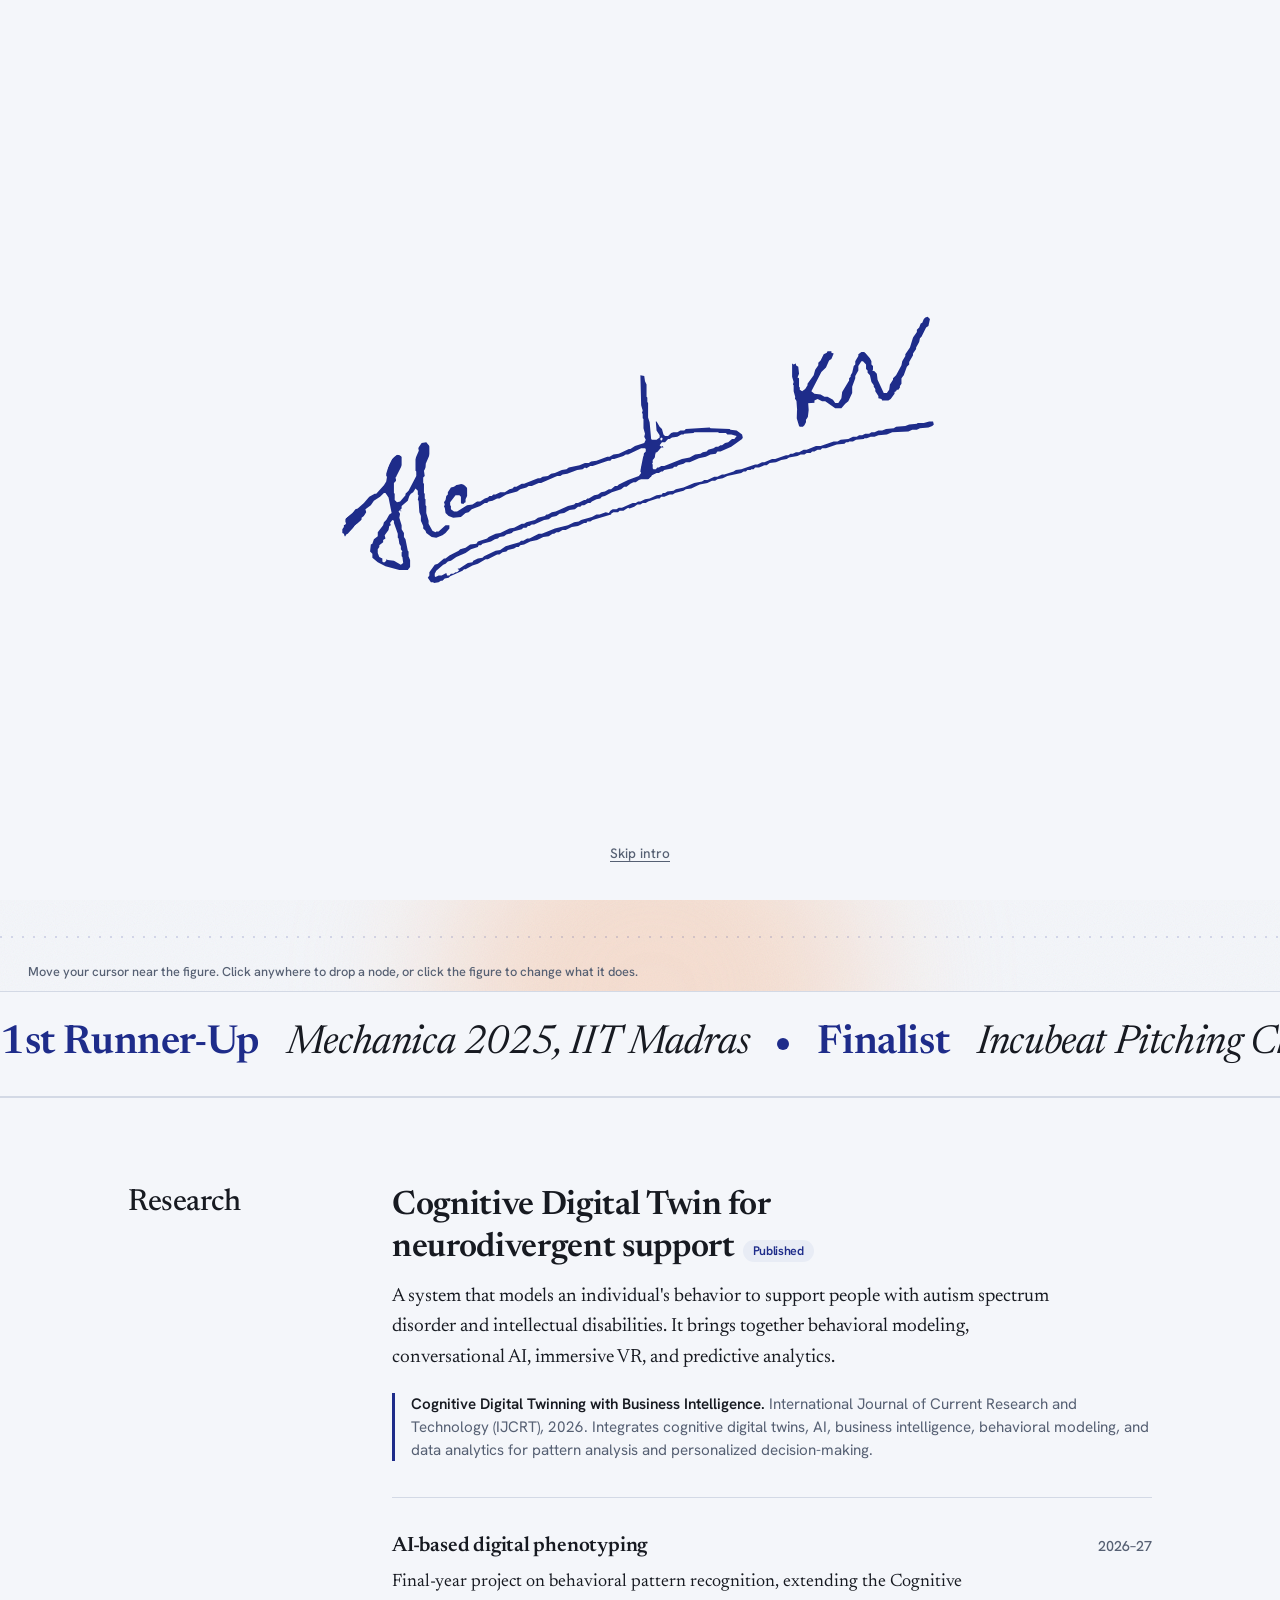
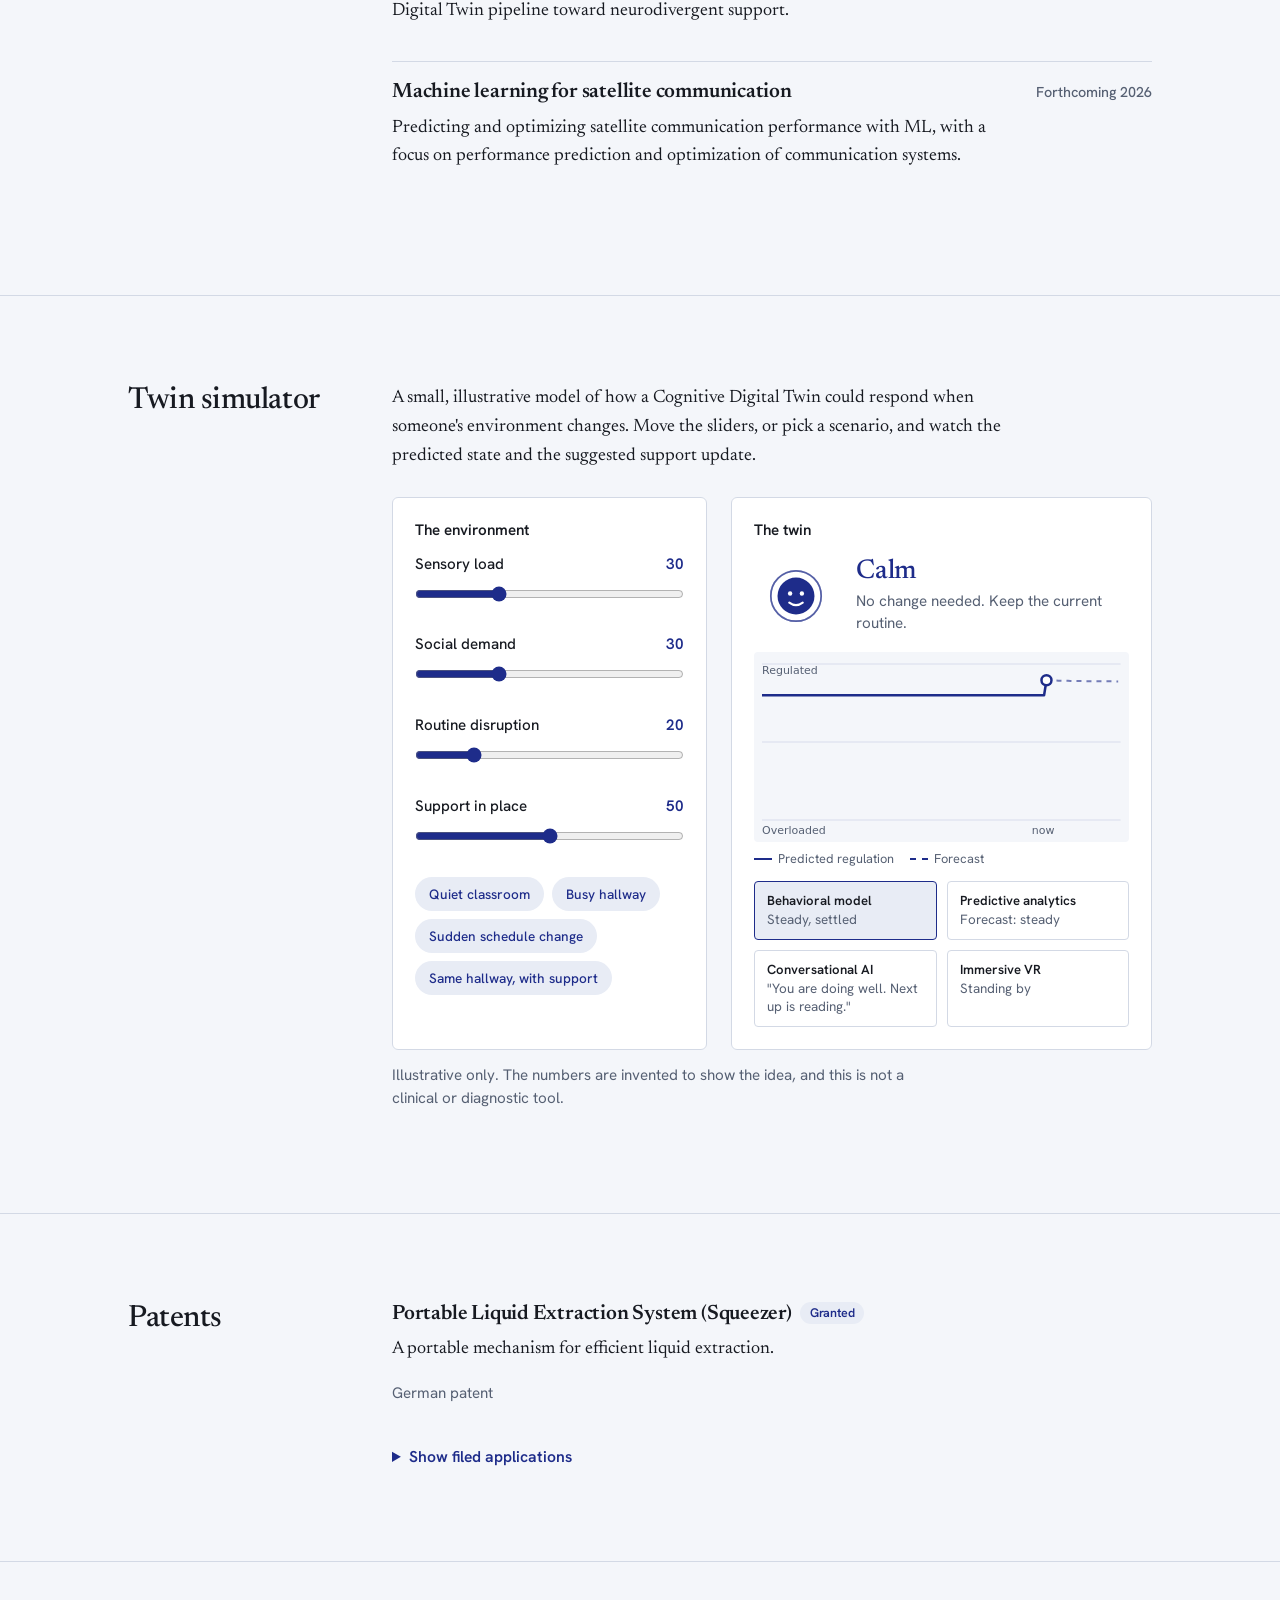
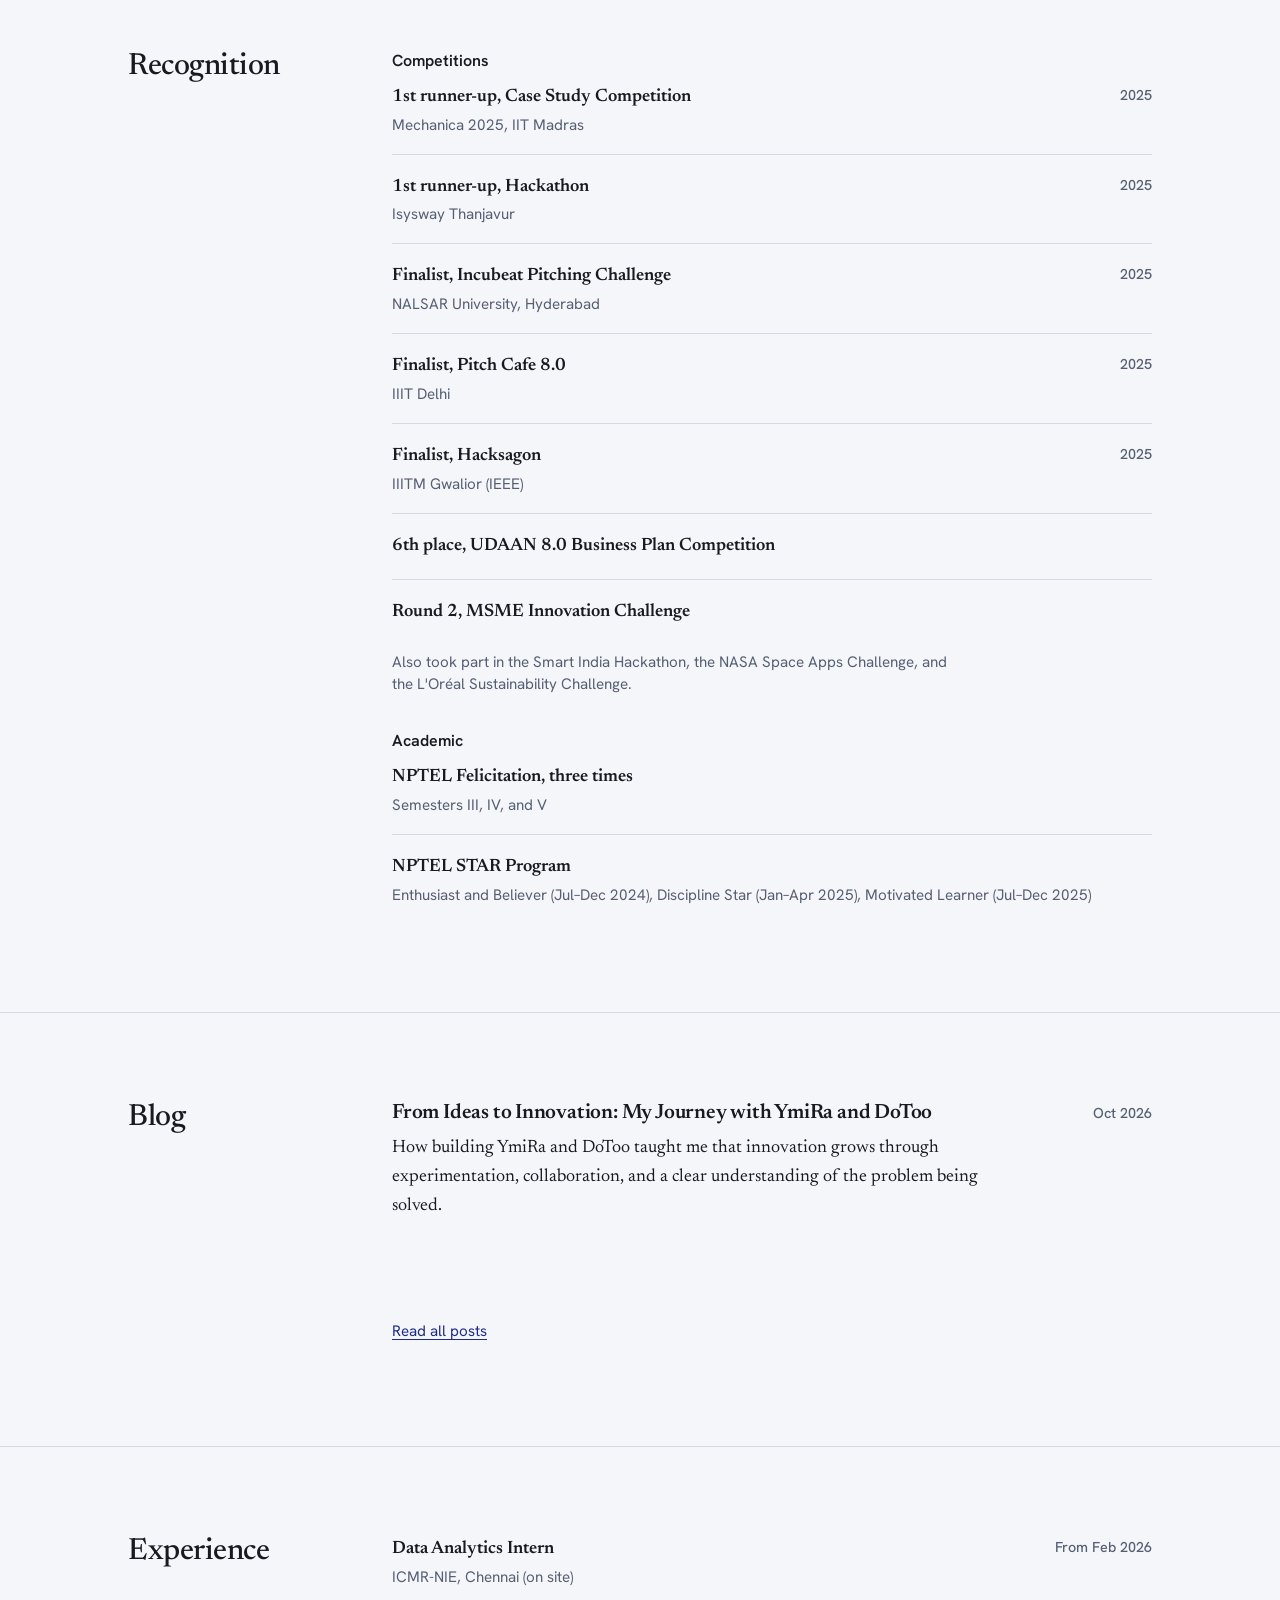
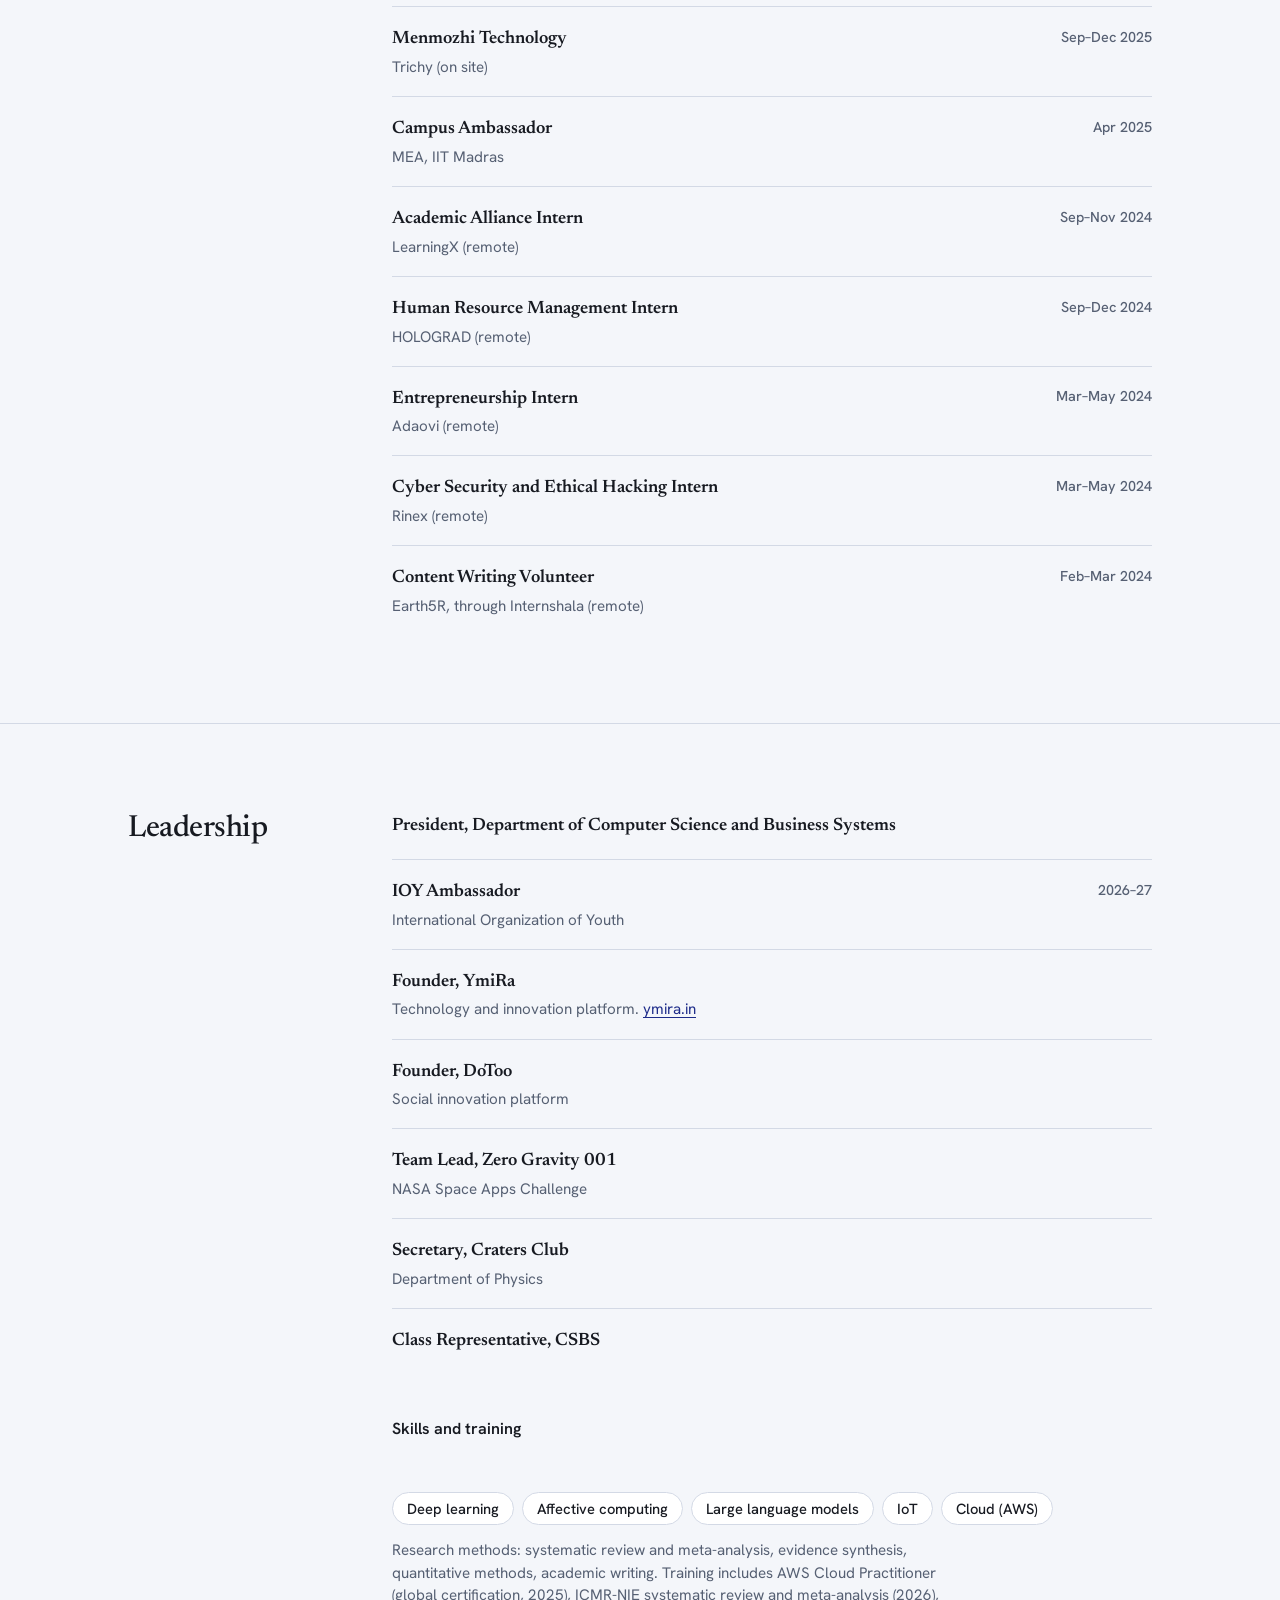
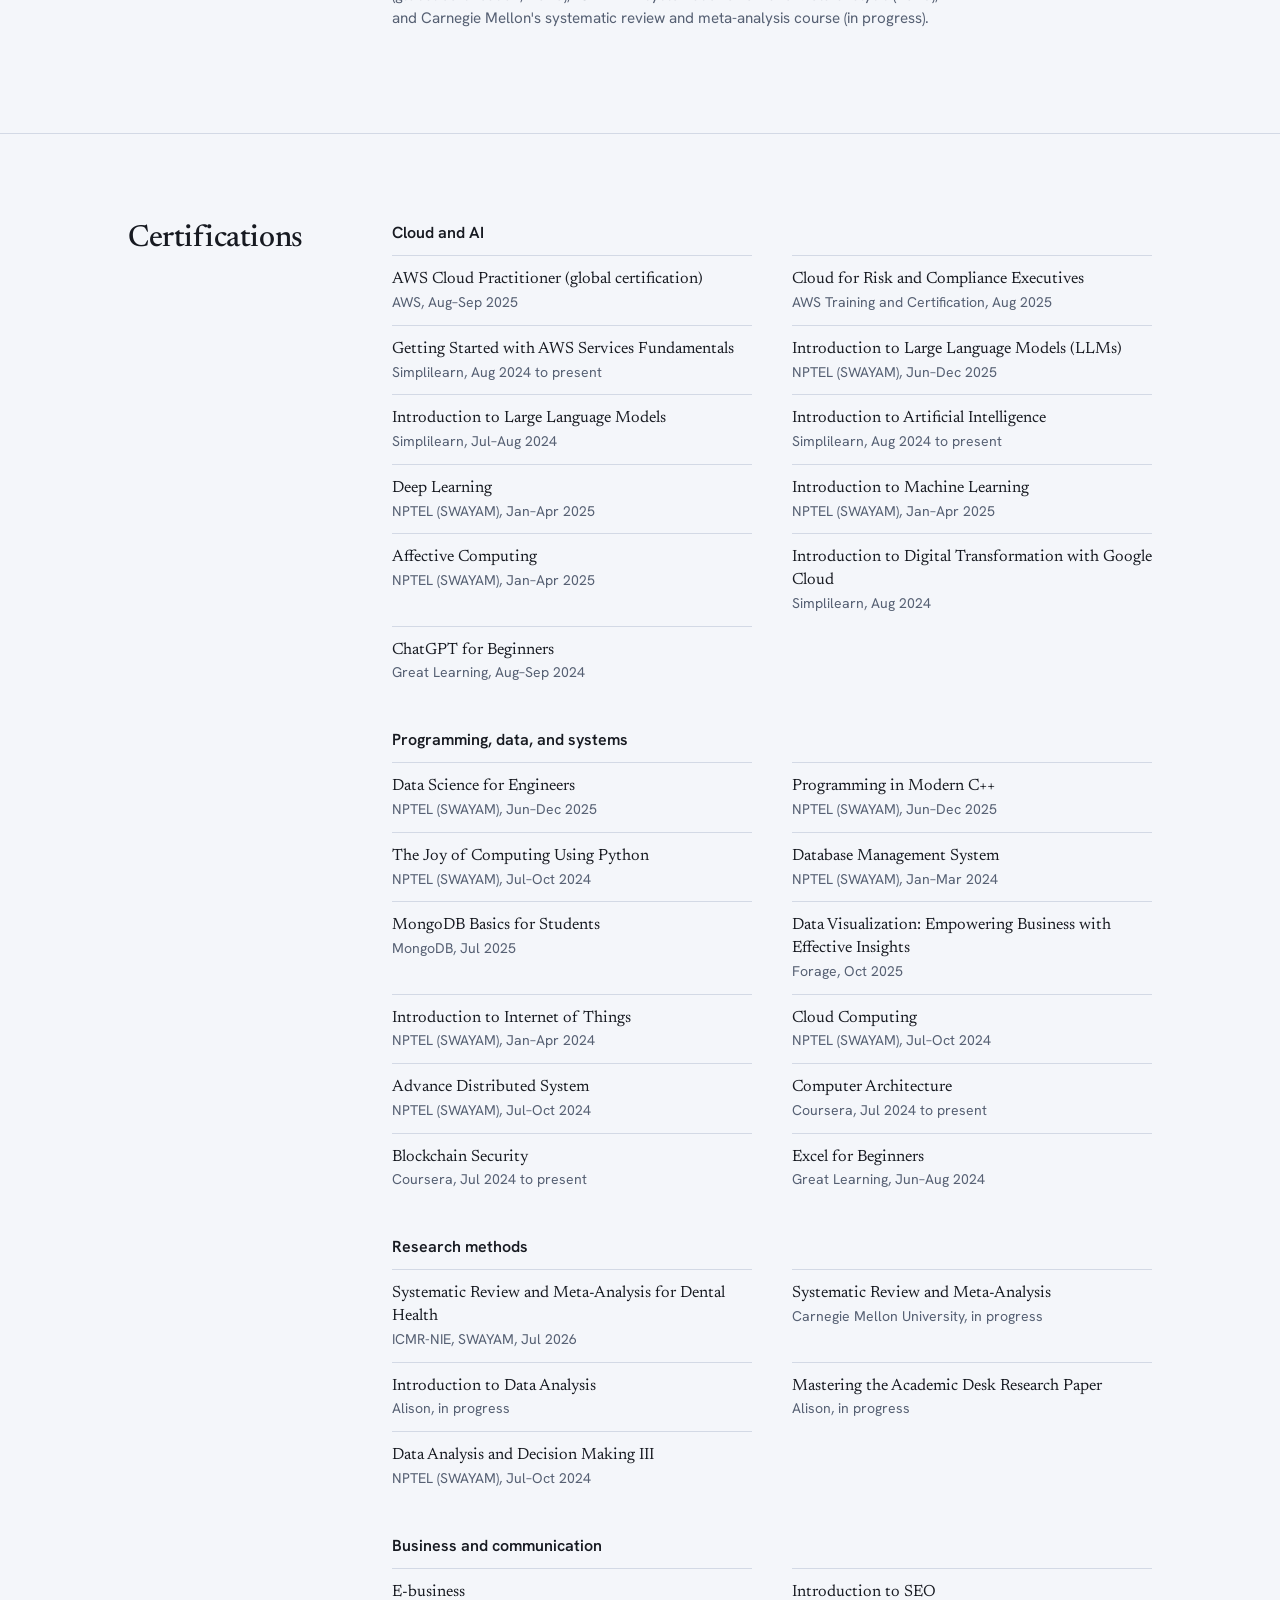
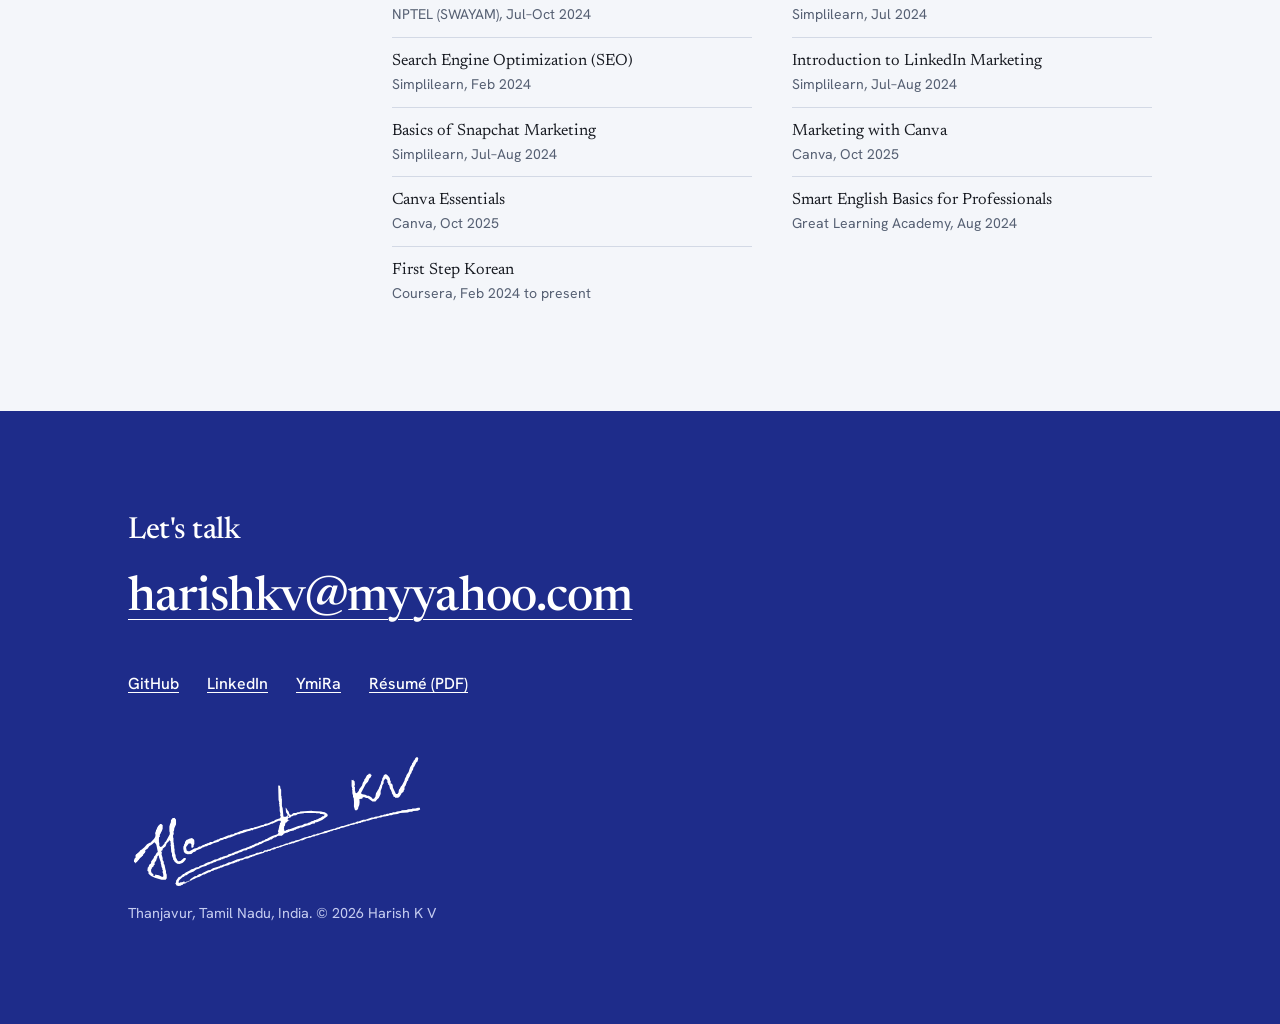
==== commit 9082cf10: "Update HarishKV.html" ====
--- a/HarishKV.html
+++ b/HarishKV.html
@@ -526,6 +526,7 @@
             <li>Integrated autonomous vehicle water rescue system with self-deploying flotation frame, emergency breathing support, and automatic distress communication</li>
             <li>Smart AI temperature-regulating shirt</li>
             <li>Adaptive Regulator Authentication and Gas Flow Authorization System (ARAGAS)</li>
+            <li>A Solar-Ventilated Seed Onion Storage Structure with Automatic Humidity and Temperature</li>
           </ol>
         </details>
       </div>
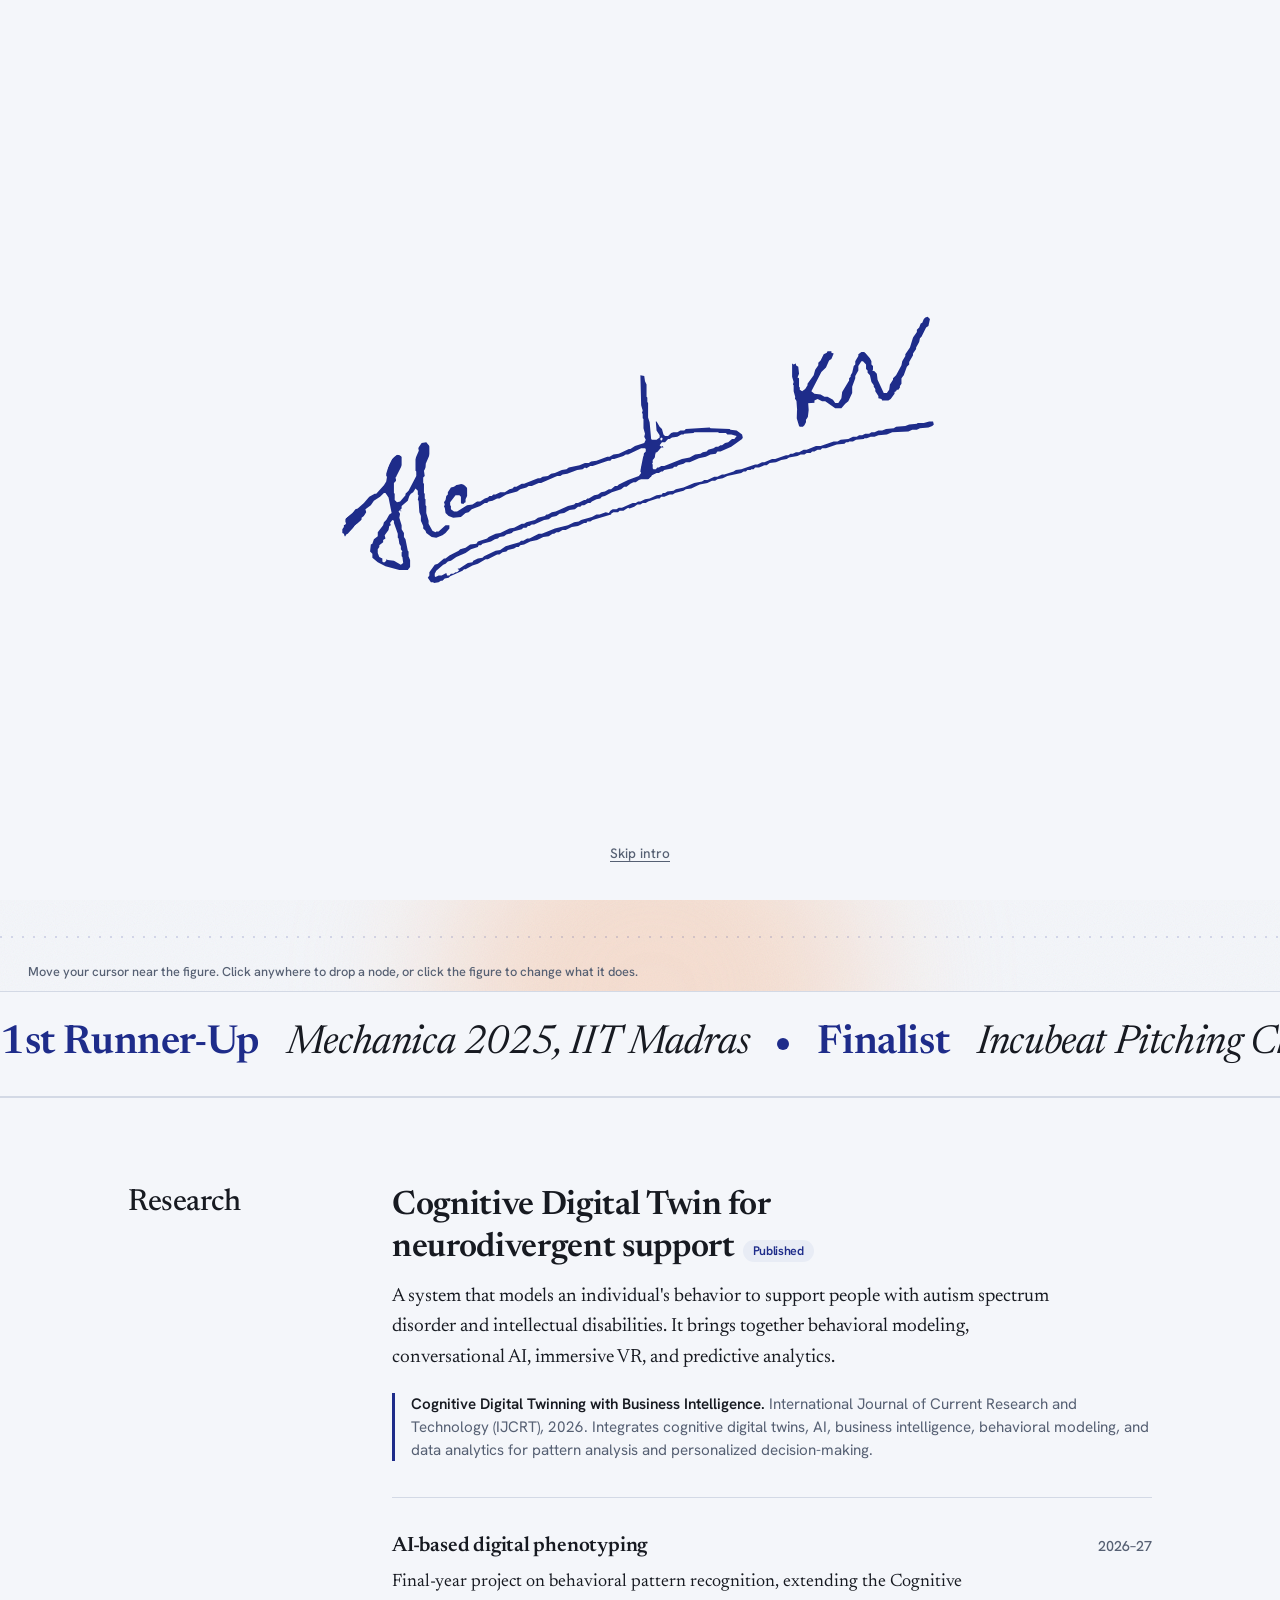
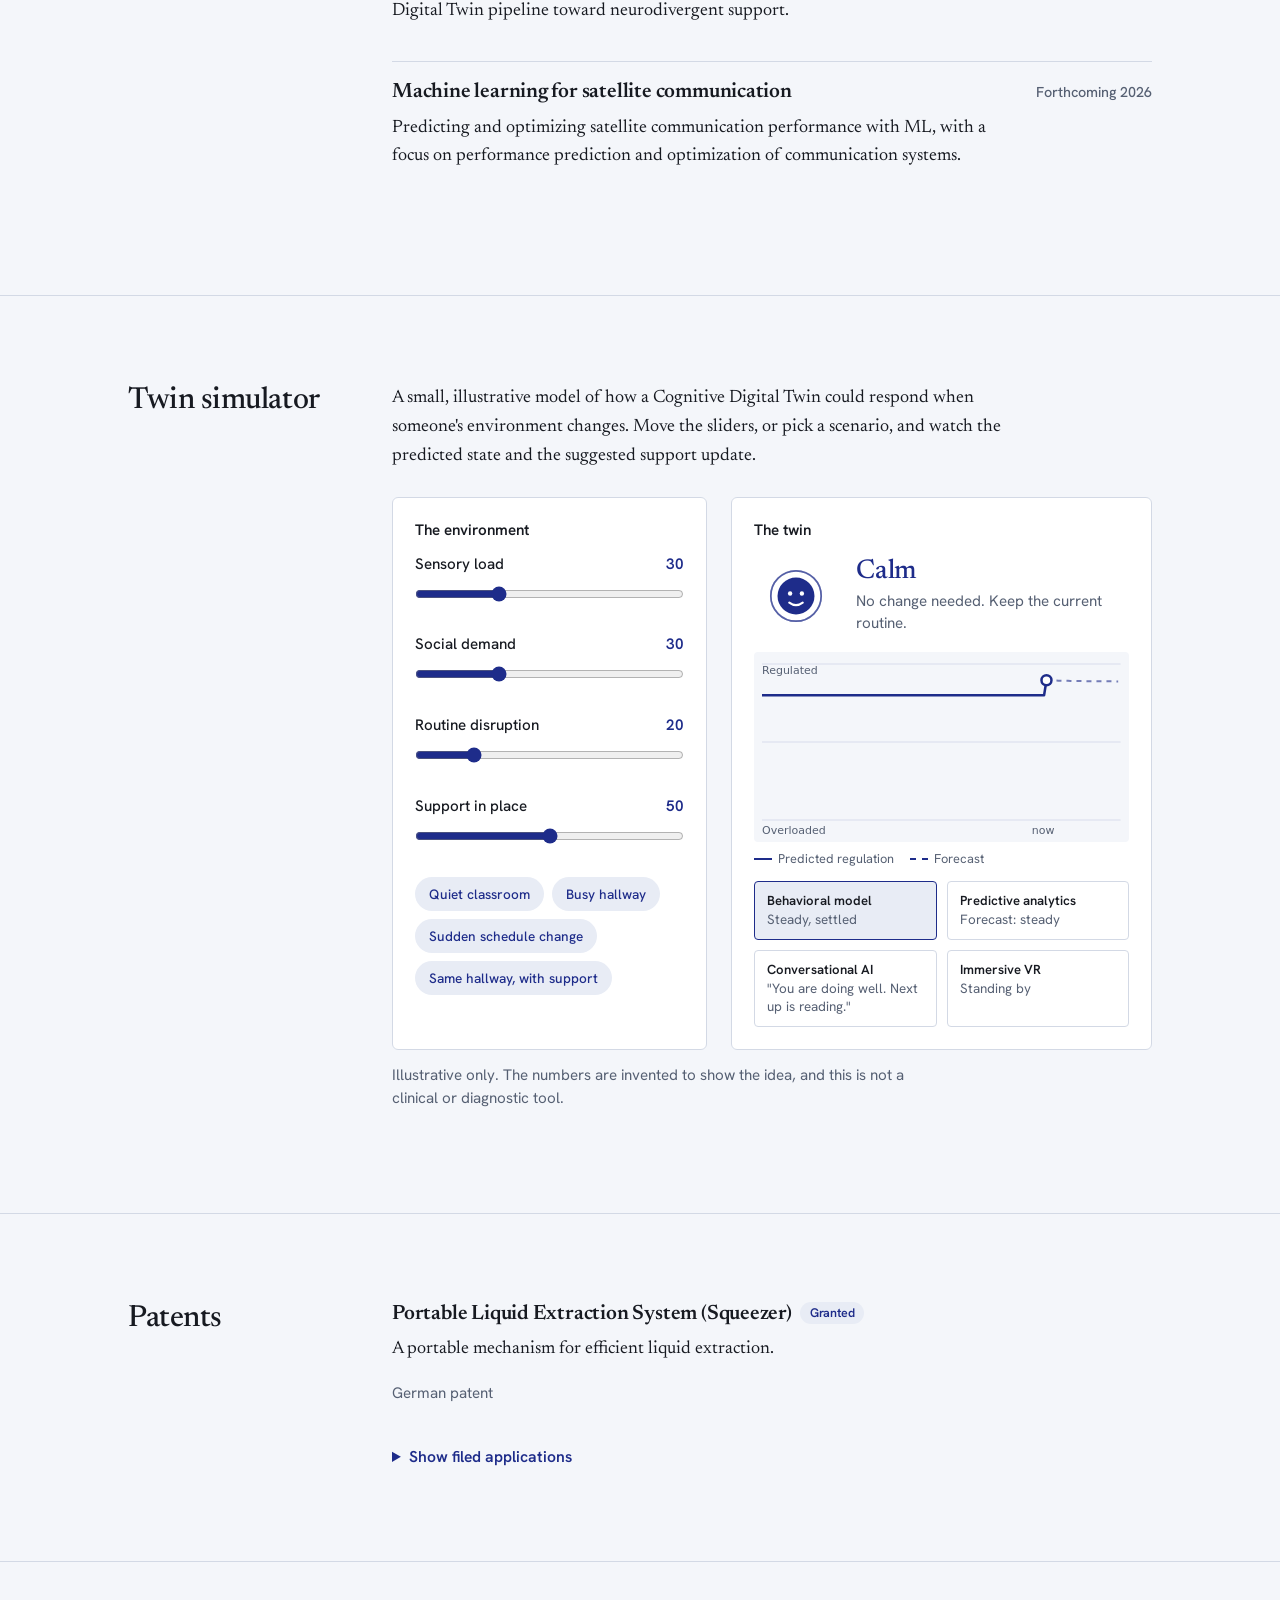
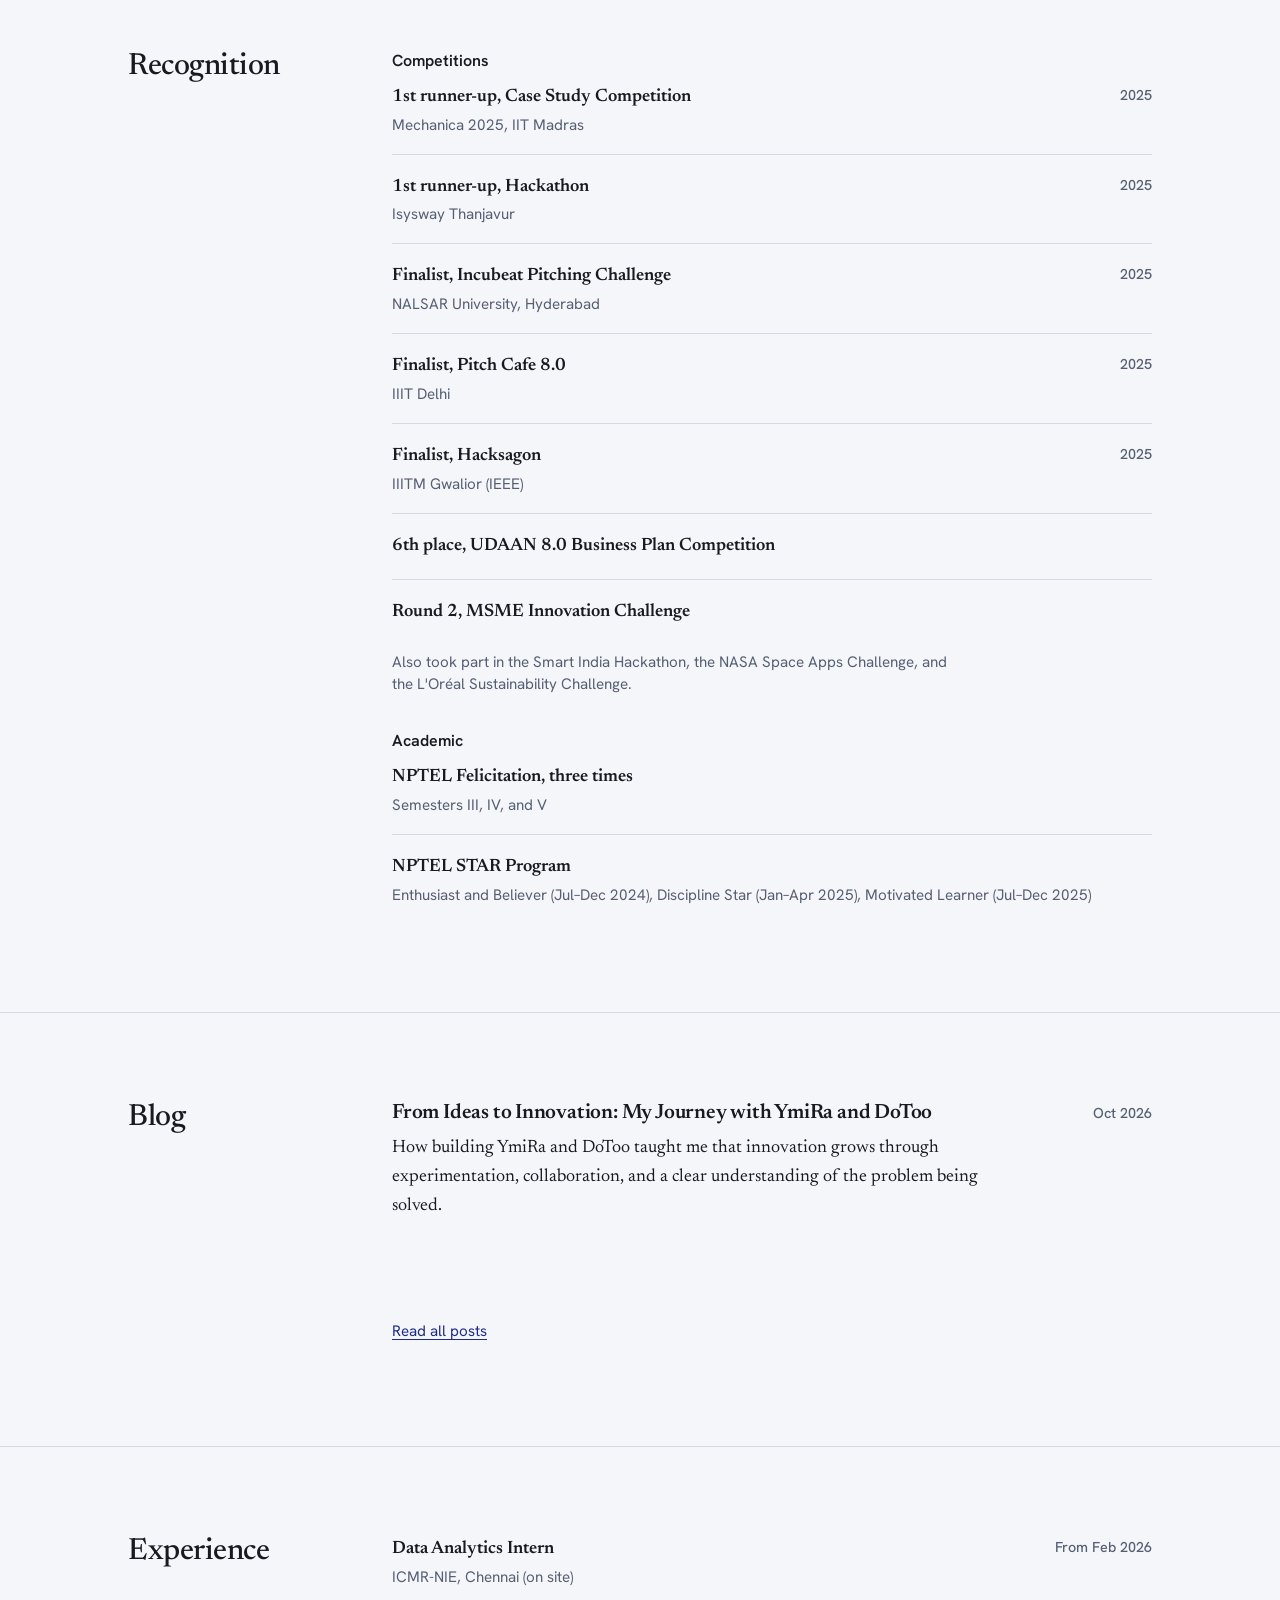
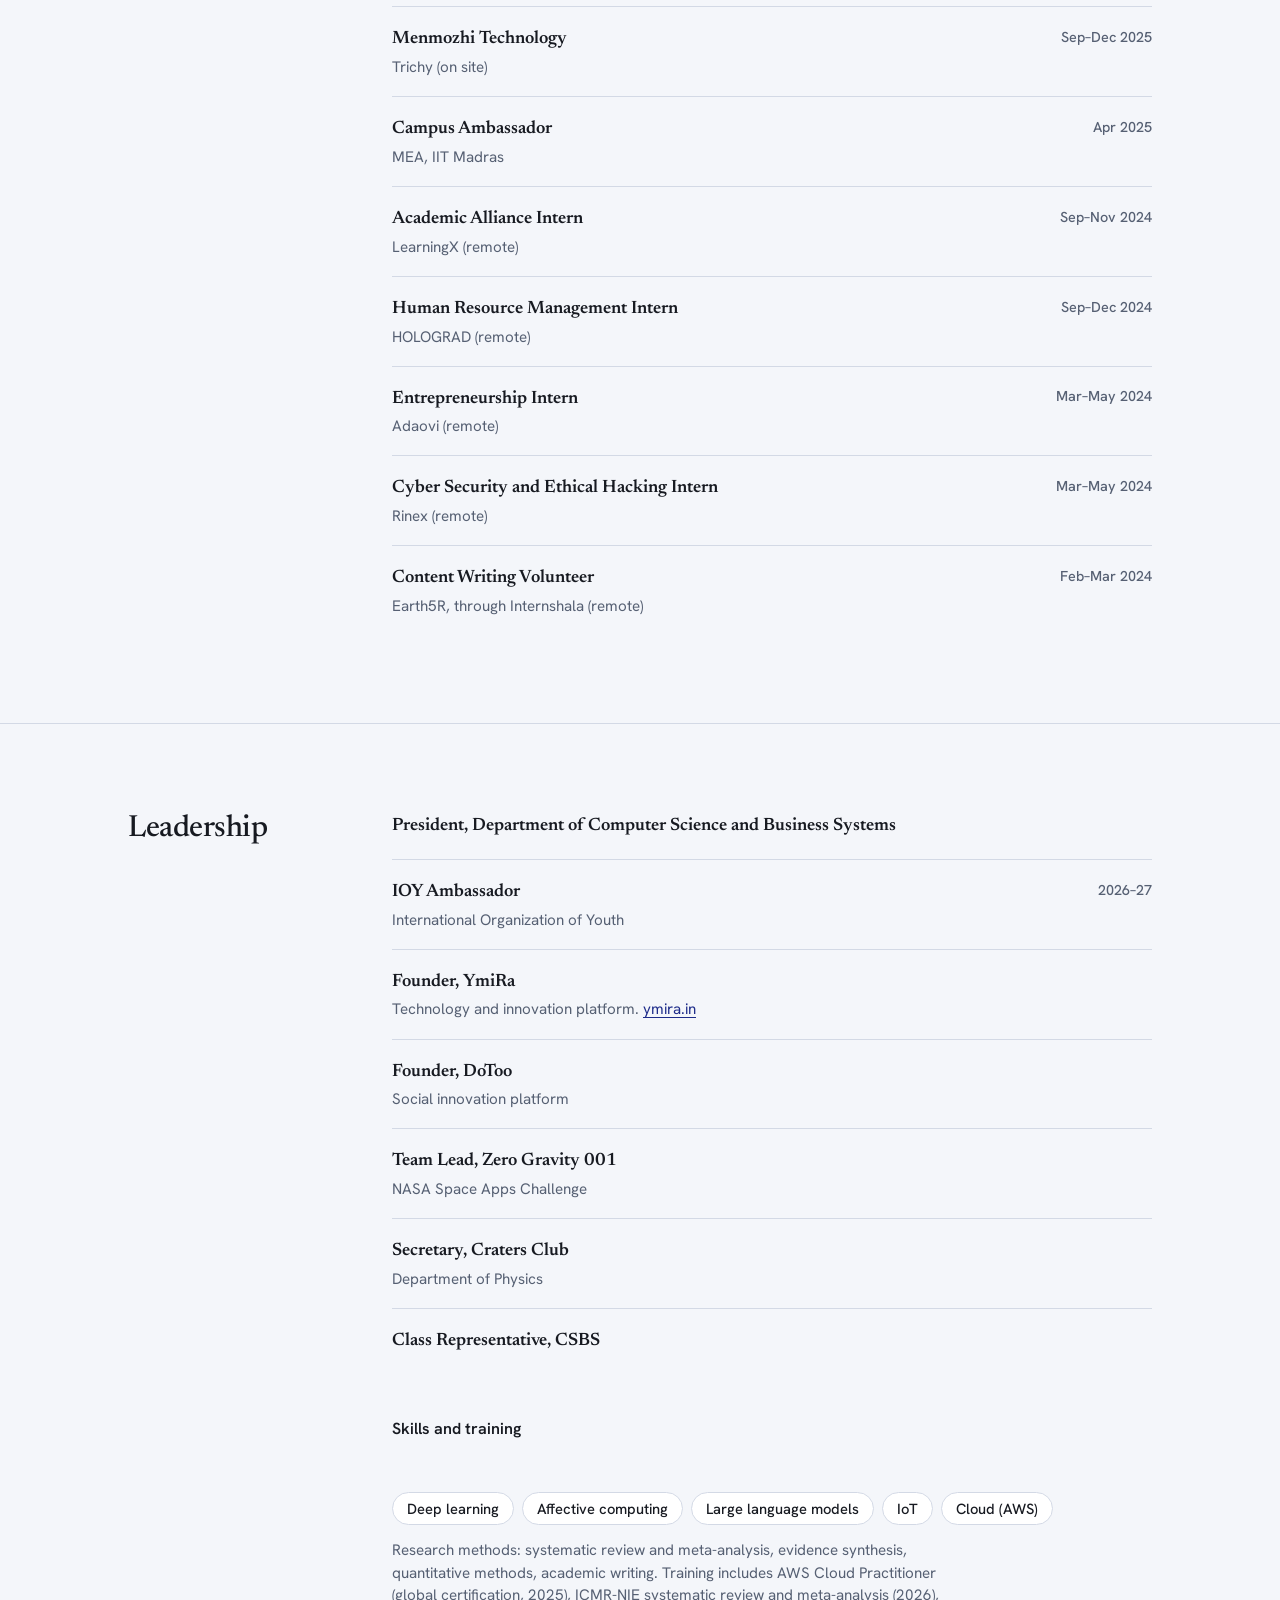
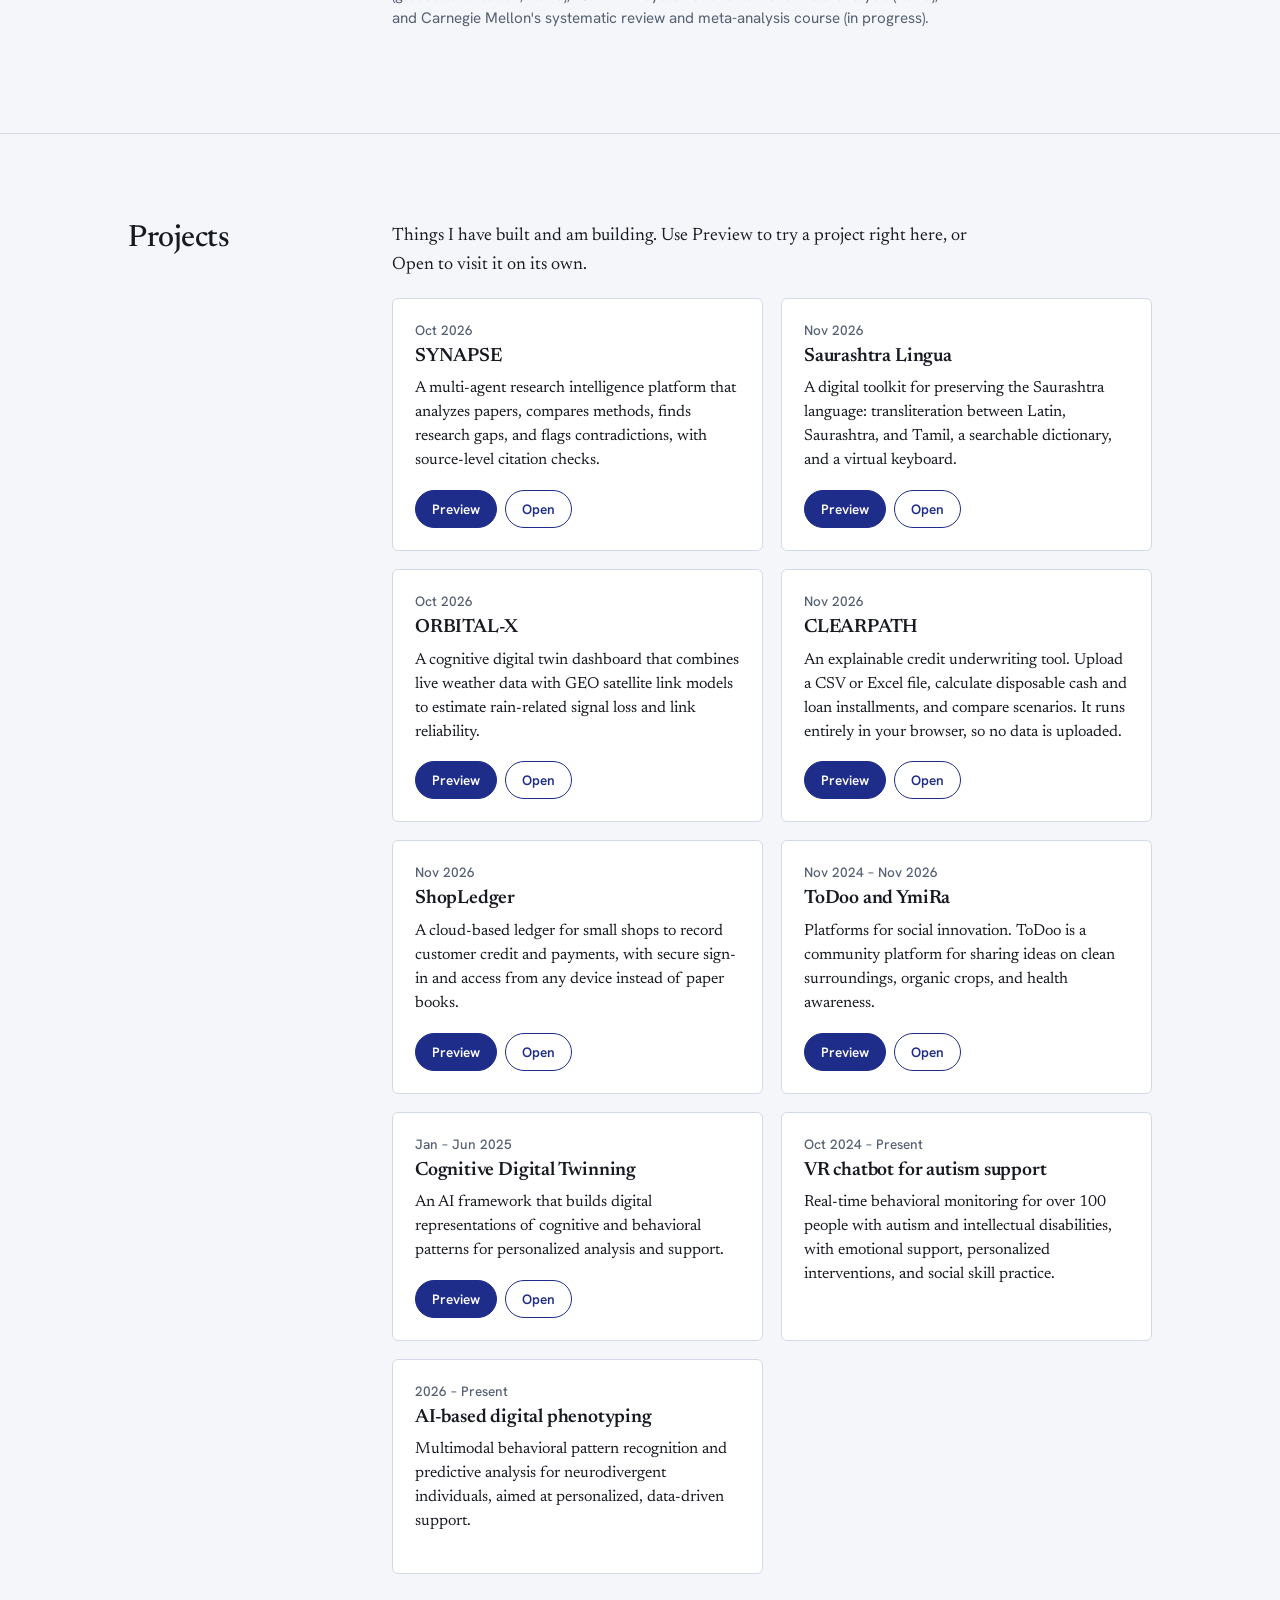
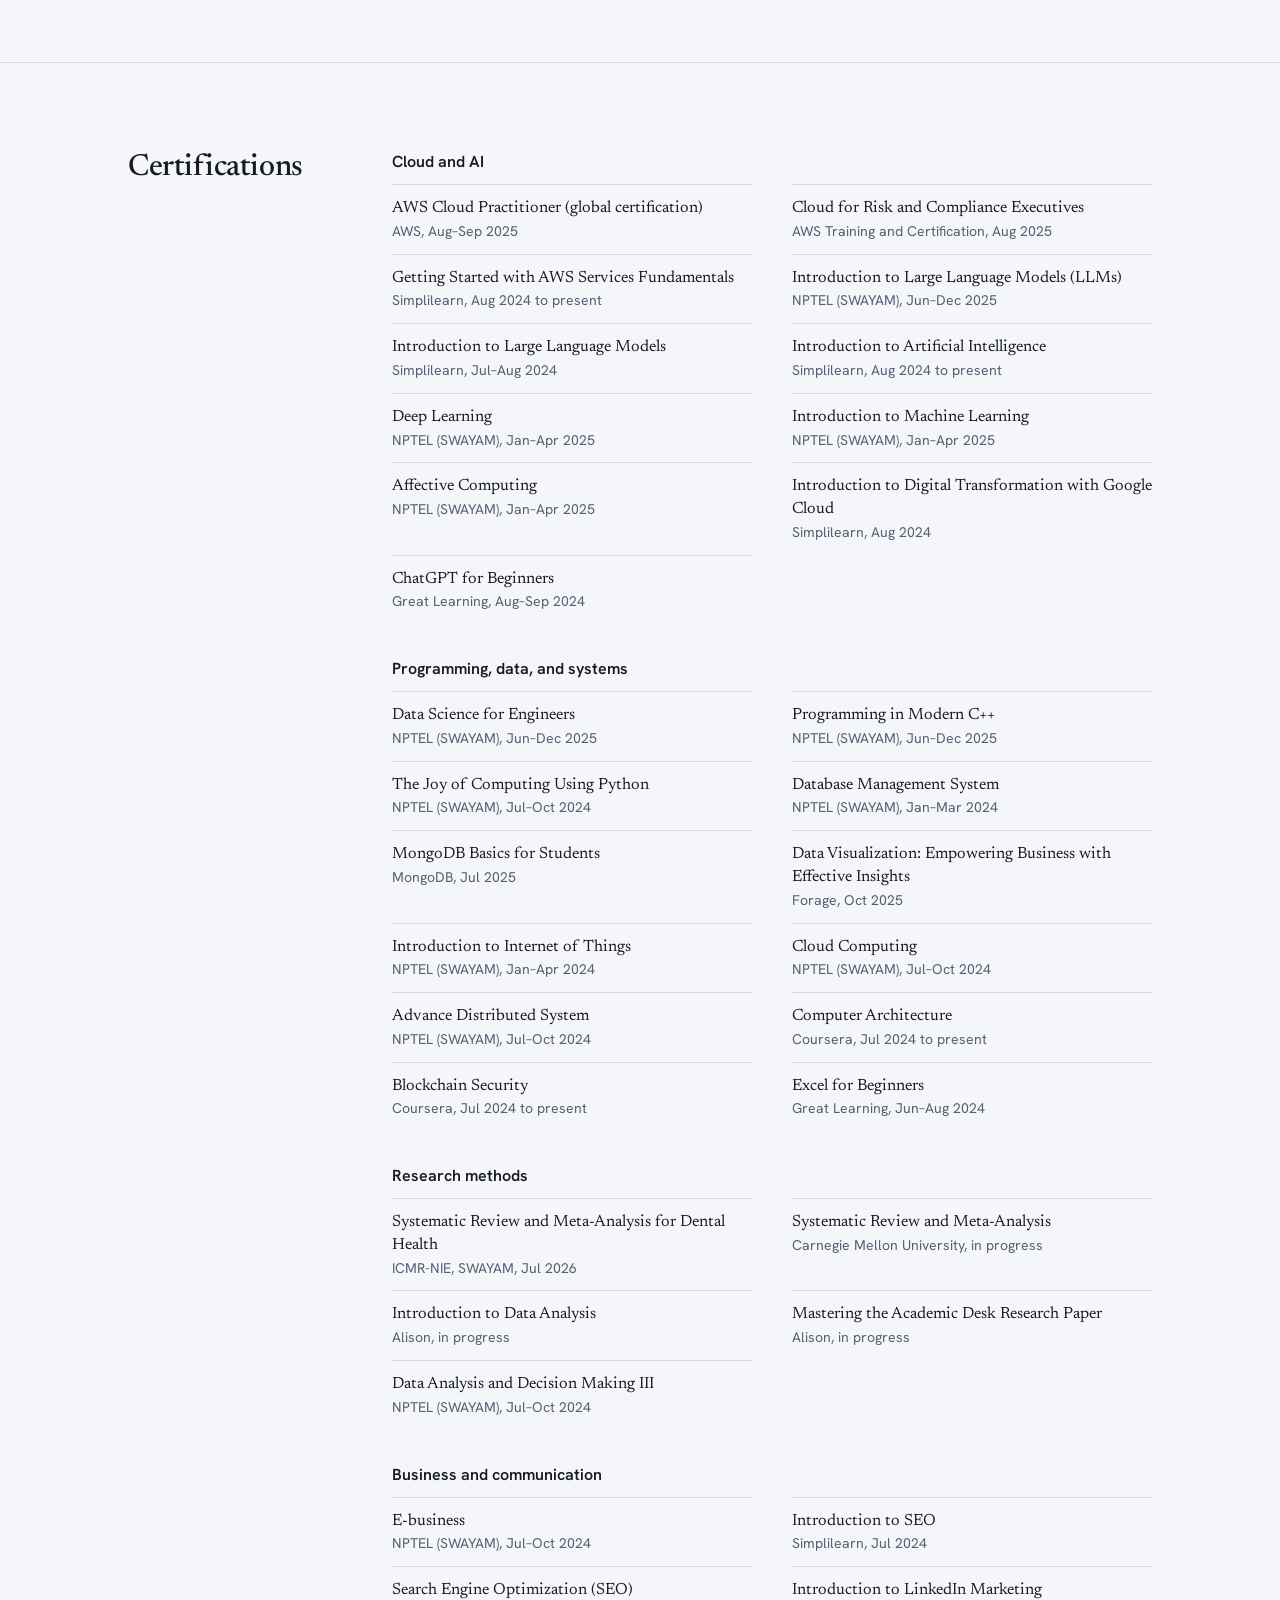
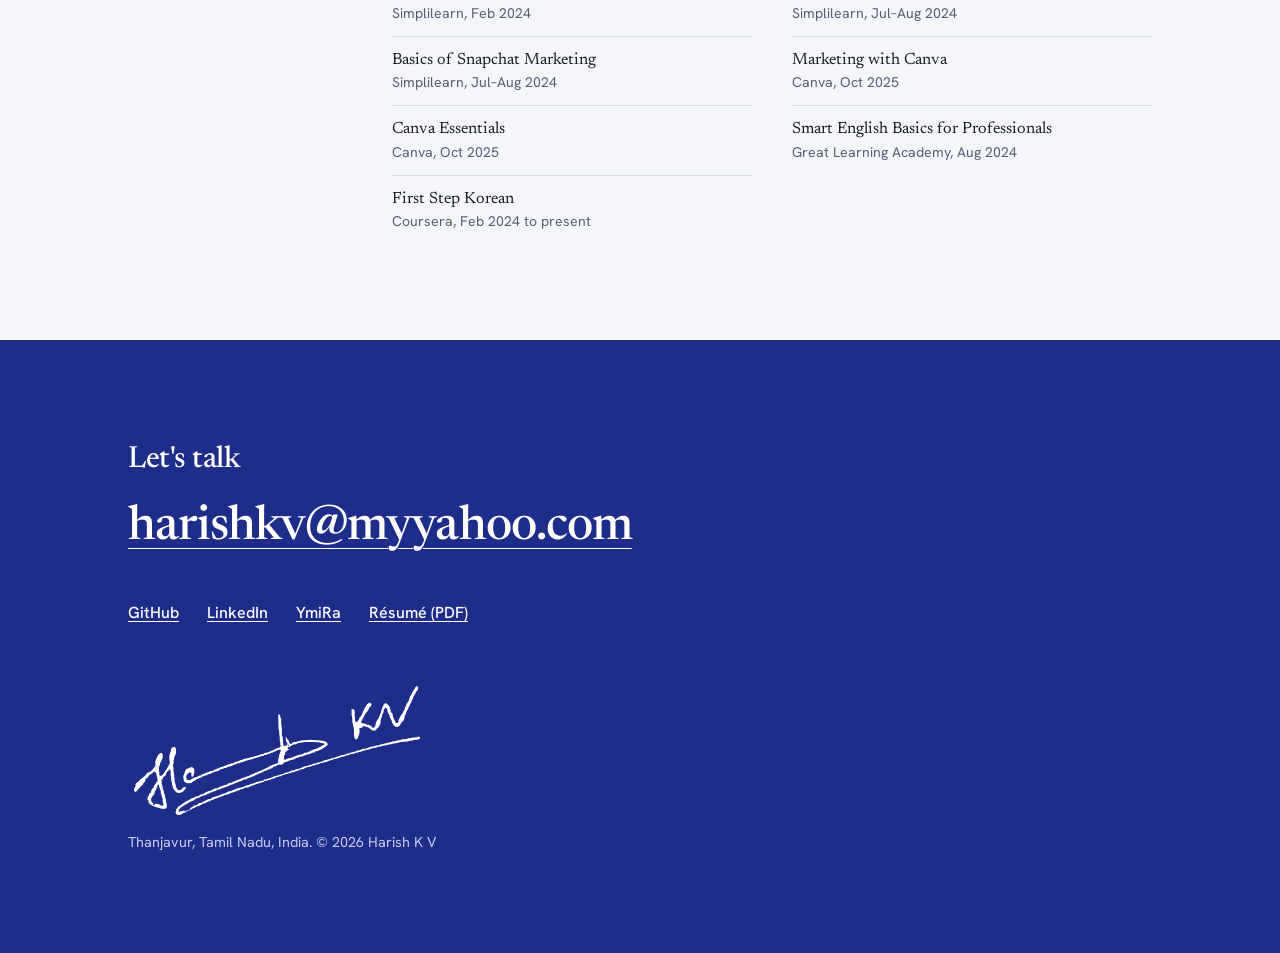
==== commit 9e0bc9fd: "Update HarishKV.html" ====
--- a/HarishKV.html
+++ b/HarishKV.html
@@ -298,6 +298,28 @@
   .js:not(.is-ready) .rise{opacity:1;transform:none}
 }
 @media print{ #intro,.nav{display:none!important} .js.intro-lock body{overflow:visible} }
+
+  /* ---------- Projects + live preview ---------- */
+.proj-grid{display:grid;grid-template-columns:repeat(2,minmax(0,1fr));gap:18px}
+.proj{background:#fff;border:1px solid var(--rule);border-radius:6px;padding:22px;display:flex;flex-direction:column;transition:border-color .25s,transform .25s}
+.proj:hover{border-color:var(--ink);transform:translateY(-3px)}
+.proj .when{font:500 .85rem var(--sans);color:var(--slate);margin:0 0 6px}
+.proj h3{font-size:1.2rem;margin:0 0 .4em}
+.proj p{font-size:1rem;line-height:1.5;max-width:none;margin:0 0 1.1em}
+.proj-btns{display:flex;flex-wrap:wrap;gap:8px;margin-top:auto}
+.btn.sm{font-size:.85rem;padding:9px 16px;cursor:pointer;font-family:var(--sans)}
+button.btn.solid{border:1.5px solid var(--ink)}
+html[data-theme="dark"] .proj{background:#141935}
+
+dialog#pv{width:min(1100px,94vw);height:min(86vh,800px);max-width:none;max-height:none;padding:0;border:1px solid var(--rule);border-radius:8px;background:var(--paper);color:var(--graphite);overflow:hidden}
+dialog#pv[open]{display:flex;flex-direction:column}
+dialog#pv::backdrop{background:rgba(13,16,32,.6);-webkit-backdrop-filter:blur(3px);backdrop-filter:blur(3px)}
+.pv-bar{display:flex;align-items:center;gap:12px;padding:10px 14px;border-bottom:1px solid var(--rule)}
+.pv-title{flex:1;min-width:0;font:600 .95rem var(--sans);overflow:hidden;text-overflow:ellipsis;white-space:nowrap}
+.pv-hint{font:400 .78rem var(--sans);color:var(--slate)}
+.pv-frame{flex:1;width:100%;border:0;background:#fff}
+@media (max-width:820px){.proj-grid{grid-template-columns:1fr}.pv-hint{display:none}}
+  
 </style>
 <noscript><style>#intro{display:none!important}.rise{opacity:1!important;transform:none!important}</style></noscript>
 </head>
@@ -362,6 +384,7 @@
         <li><a href="#research">Research</a></li>
         <li><a href="#patents">Patents</a></li>
         <li><a href="#recognition">Recognition</a></li>
+        <li><a href="#projects">Projects</a></li>
         <li><a href="#certifications">Certifications</a></li>
         <li><a href="#blog">Blog</a></li>
         <li><a href="#simulator">Simulator</a></li>
@@ -615,6 +638,110 @@
       </div>
     </div>
   </section>
+
+  <section id="projects">
+  <div class="wrap sec">
+    <h2>Projects</h2>
+    <div>
+      <p>Things I have built and am building. Use Preview to try a project right here, or Open to visit it on its own.</p>
+      <div class="proj-grid">
+
+        <article class="proj">
+          <p class="when">Oct 2026</p>
+          <h3>SYNAPSE</h3>
+          <p>A multi-agent research intelligence platform that analyzes papers, compares methods, finds research gaps, and flags contradictions, with source-level citation checks.</p>
+          <div class="proj-btns">
+            <button type="button" class="btn solid sm js-preview" data-title="SYNAPSE">Preview</button>
+            <a class="btn line sm js-open" href="YOUR-SYNAPSE-LINK" target="_blank" rel="noopener">Open</a>
+          </div>
+        </article>
+
+        <article class="proj">
+          <p class="when">Nov 2026</p>
+          <h3>Saurashtra Lingua</h3>
+          <p>A digital toolkit for preserving the Saurashtra language: transliteration between Latin, Saurashtra, and Tamil, a searchable dictionary, and a virtual keyboard.</p>
+          <div class="proj-btns">
+            <button type="button" class="btn solid sm js-preview" data-title="Saurashtra Lingua">Preview</button>
+            <a class="btn line sm js-open" href="YOUR-SAURASHTRA-LINK" target="_blank" rel="noopener">Open</a>
+          </div>
+        </article>
+
+        <article class="proj">
+          <p class="when">Oct 2026</p>
+          <h3>ORBITAL-X</h3>
+          <p>A cognitive digital twin dashboard that combines live weather data with GEO satellite link models to estimate rain-related signal loss and link reliability.</p>
+          <div class="proj-btns">
+            <button type="button" class="btn solid sm js-preview" data-title="ORBITAL-X">Preview</button>
+            <a class="btn line sm js-open" href="YOUR-ORBITALX-LINK" target="_blank" rel="noopener">Open</a>
+          </div>
+        </article>
+
+        <article class="proj">
+          <p class="when">Nov 2026</p>
+          <h3>CLEARPATH</h3>
+          <p>An explainable credit underwriting tool. Upload a CSV or Excel file, calculate disposable cash and loan installments, and compare scenarios. It runs entirely in your browser, so no data is uploaded.</p>
+          <div class="proj-btns">
+            <button type="button" class="btn solid sm js-preview" data-title="CLEARPATH">Preview</button>
+            <a class="btn line sm js-open" href="YOUR-CLEARPATH-LINK" target="_blank" rel="noopener">Open</a>
+          </div>
+        </article>
+
+        <article class="proj">
+          <p class="when">Nov 2026</p>
+          <h3>ShopLedger</h3>
+          <p>A cloud-based ledger for small shops to record customer credit and payments, with secure sign-in and access from any device instead of paper books.</p>
+          <div class="proj-btns">
+            <button type="button" class="btn solid sm js-preview" data-title="ShopLedger">Preview</button>
+            <a class="btn line sm js-open" href="YOUR-SHOPLEDGER-LINK" target="_blank" rel="noopener">Open</a>
+          </div>
+        </article>
+
+        <article class="proj">
+          <p class="when">Nov 2024 – Nov 2026</p>
+          <h3>ToDoo and YmiRa</h3>
+          <p>Platforms for social innovation. ToDoo is a community platform for sharing ideas on clean surroundings, organic crops, and health awareness.</p>
+          <div class="proj-btns">
+            <button type="button" class="btn solid sm js-preview" data-title="ToDoo and YmiRa">Preview</button>
+            <a class="btn line sm js-open" href="https://www.ymira.in" target="_blank" rel="noopener">Open</a>
+          </div>
+        </article>
+
+        <article class="proj">
+          <p class="when">Jan – Jun 2025</p>
+          <h3>Cognitive Digital Twinning</h3>
+          <p>An AI framework that builds digital representations of cognitive and behavioral patterns for personalized analysis and support.</p>
+          <div class="proj-btns">
+            <button type="button" class="btn solid sm js-preview" data-title="Cognitive Digital Twinning">Preview</button>
+            <a class="btn line sm js-open" href="YOUR-CDT-LINK" target="_blank" rel="noopener">Open</a>
+          </div>
+        </article>
+
+        <article class="proj">
+          <p class="when">Oct 2024 – Present</p>
+          <h3>VR chatbot for autism support</h3>
+          <p>Real-time behavioral monitoring for over 100 people with autism and intellectual disabilities, with emotional support, personalized interventions, and social skill practice.</p>
+        </article>
+
+        <article class="proj">
+          <p class="when">2026 – Present</p>
+          <h3>AI-based digital phenotyping</h3>
+          <p>Multimodal behavioral pattern recognition and predictive analysis for neurodivergent individuals, aimed at personalized, data-driven support.</p>
+        </article>
+
+      </div>
+    </div>
+  </div>
+</section>
+
+<dialog id="pv" aria-label="Project preview">
+  <div class="pv-bar">
+    <span class="pv-title" id="pvTitle">Preview</span>
+    <span class="pv-hint">Blank? That site blocks embedding. Use Open in new tab.</span>
+    <a class="btn line sm" id="pvOpen" href="#" target="_blank" rel="noopener">Open in new tab</a>
+    <button type="button" class="btn solid sm" id="pvClose">Close</button>
+  </div>
+  <iframe class="pv-frame" id="pvFrame" title="Project preview" loading="lazy" referrerpolicy="no-referrer"></iframe>
+</dialog>
 
   <section id="certifications">
   <div class="wrap sec">
@@ -1268,5 +1395,24 @@
 })();
 </script>
 
+<script>
+/* Project preview modal */
+(function () {
+  var dlg = document.getElementById('pv'); if (!dlg || !dlg.showModal) return;
+  var frame = document.getElementById('pvFrame'), title = document.getElementById('pvTitle'), open = document.getElementById('pvOpen');
+  function close() { dlg.close(); }
+  [].forEach.call(document.querySelectorAll('.js-preview'), function (b) {
+    b.addEventListener('click', function () {
+      var url = b.closest('.proj').querySelector('.js-open').href;
+      title.textContent = b.getAttribute('data-title');
+      open.href = url; frame.src = url; dlg.showModal();
+    });
+  });
+  document.getElementById('pvClose').addEventListener('click', close);
+  dlg.addEventListener('click', function (e) { if (e.target === dlg) close(); });
+  dlg.addEventListener('close', function () { frame.src = 'about:blank'; });
+})();
+</script>
+  
 </body>
 </html>
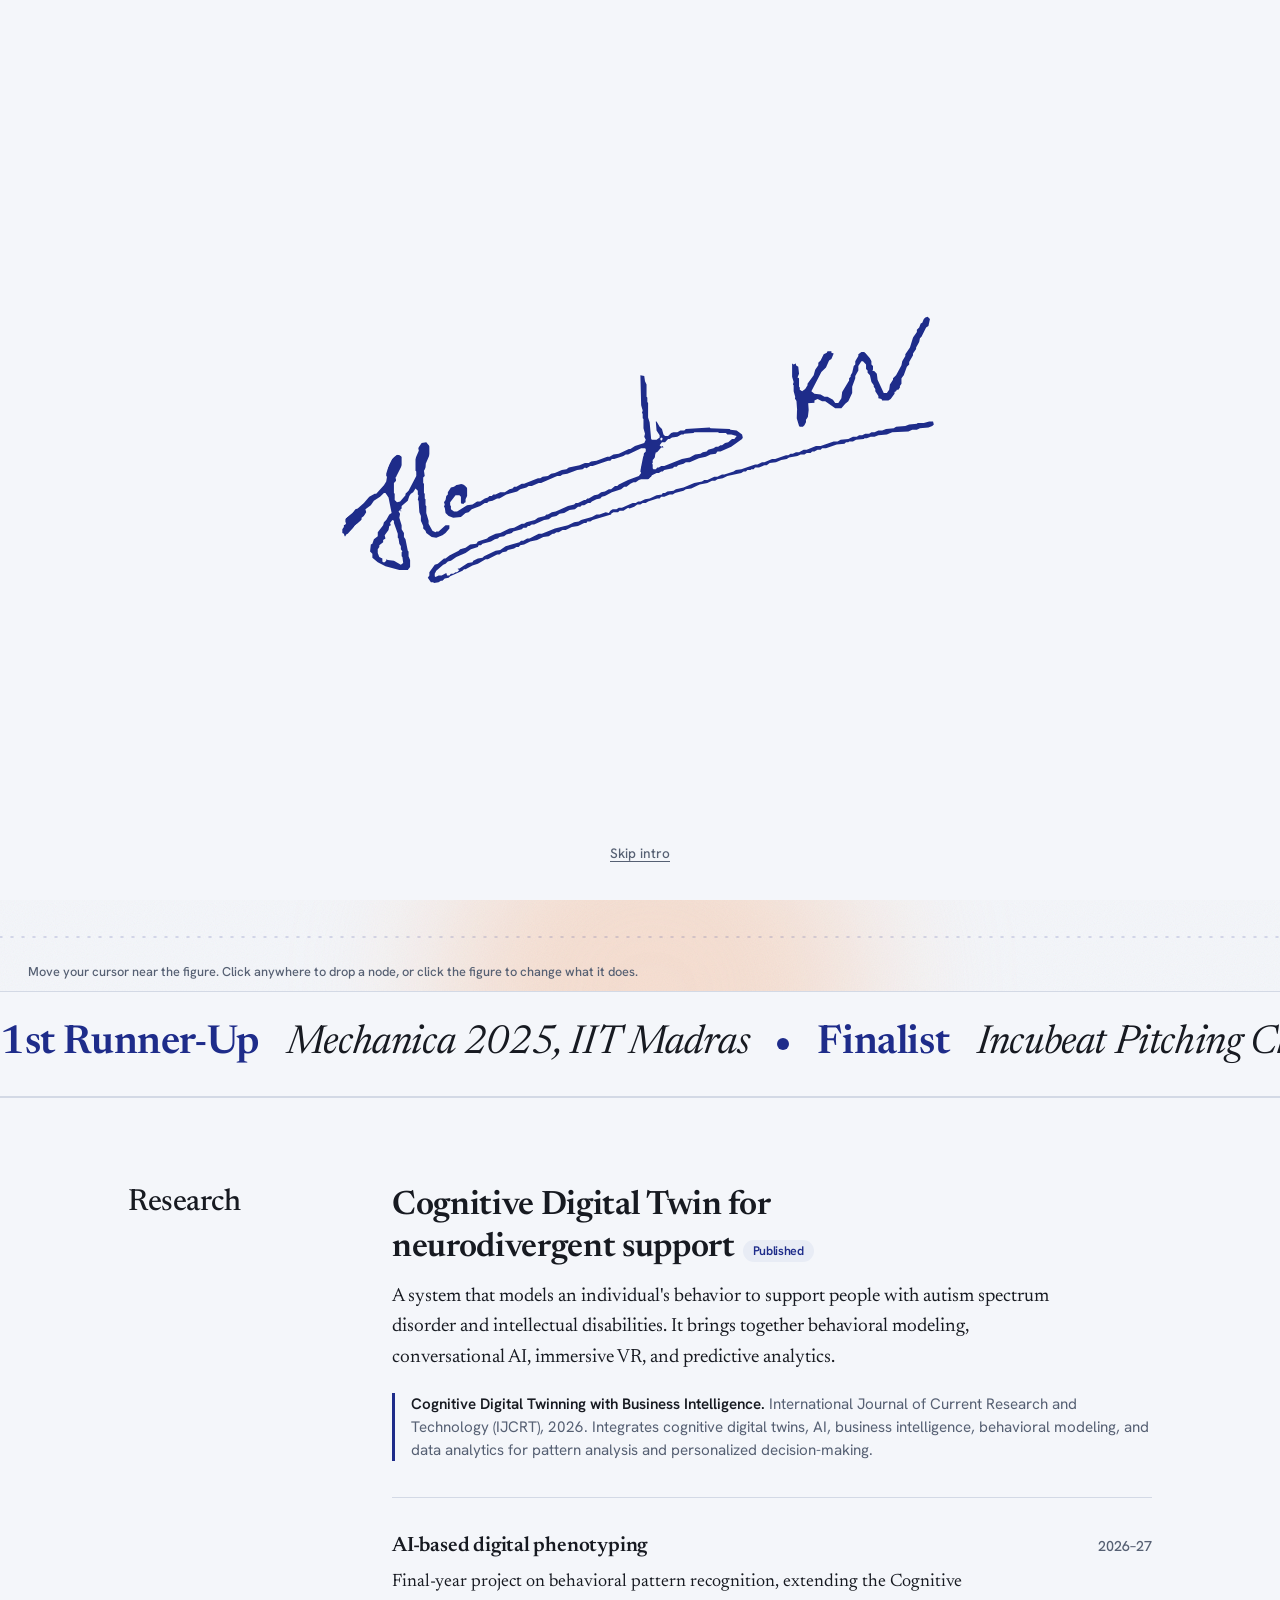
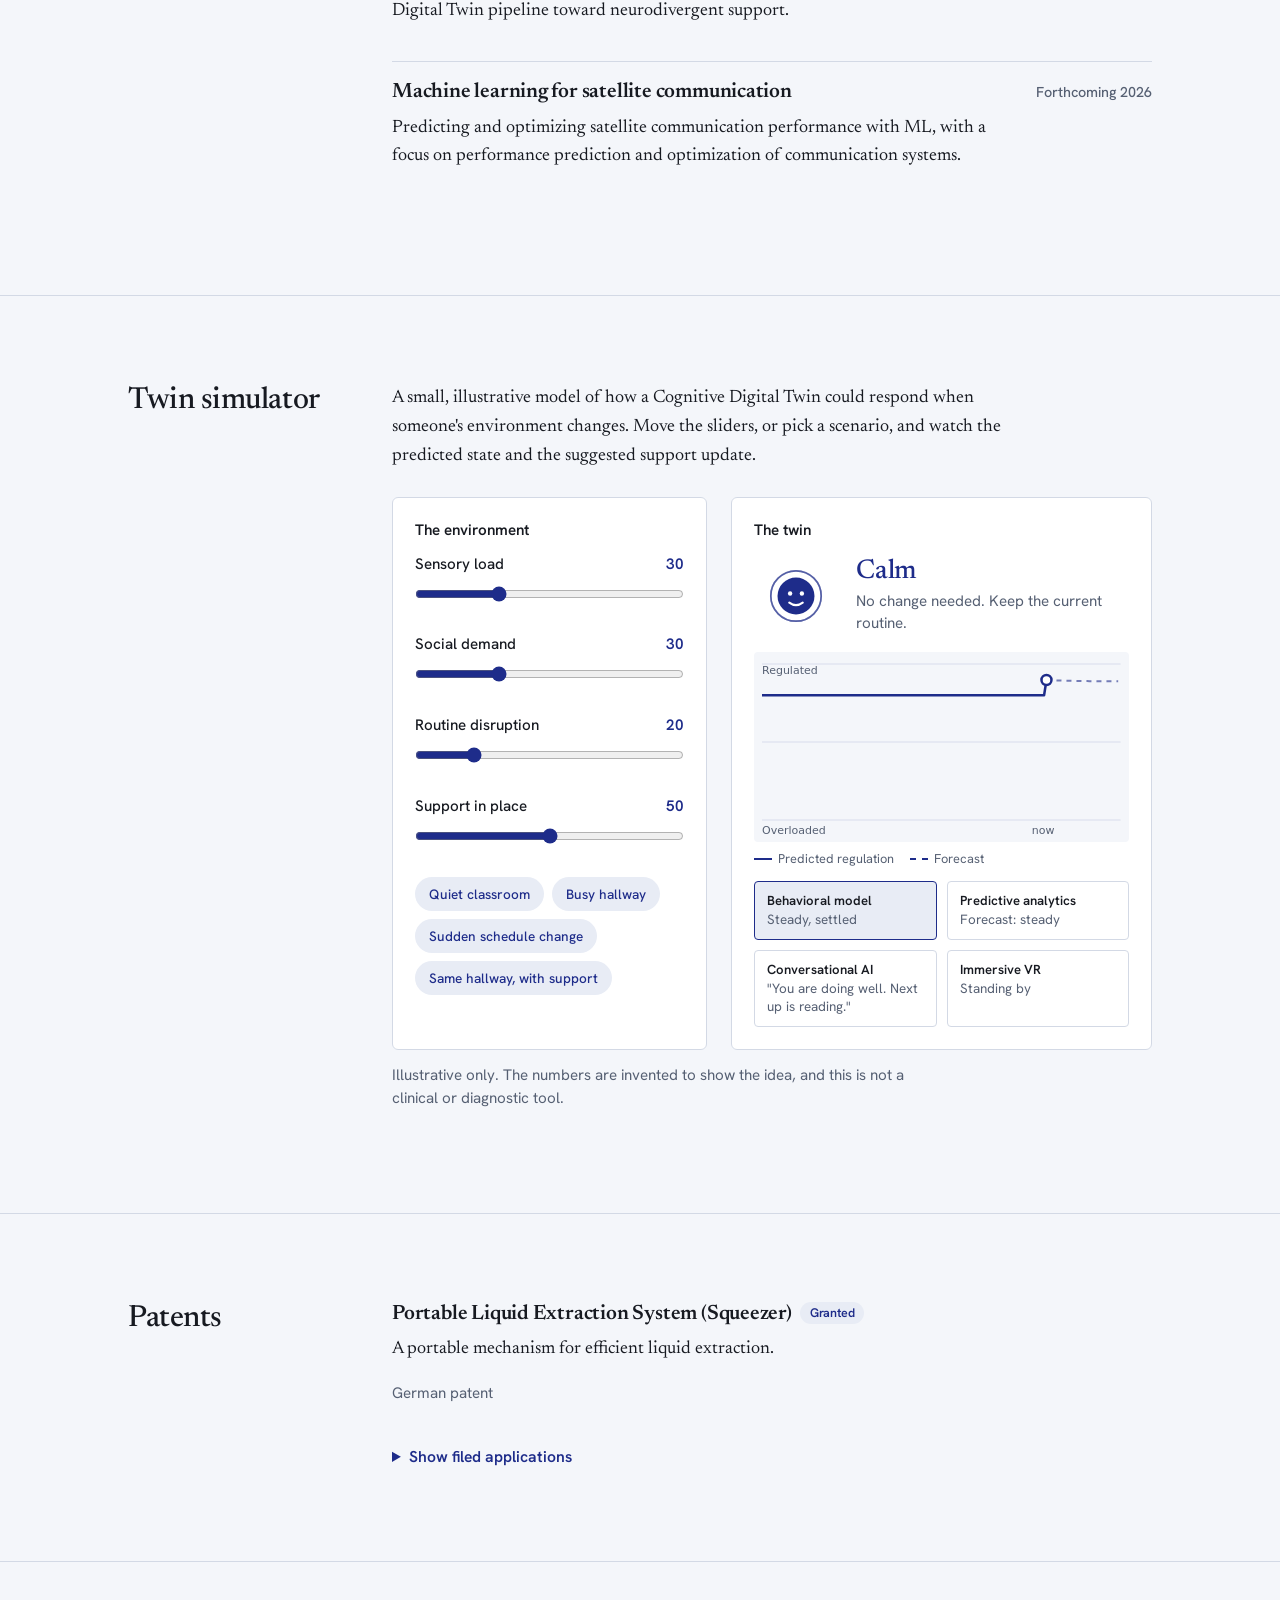
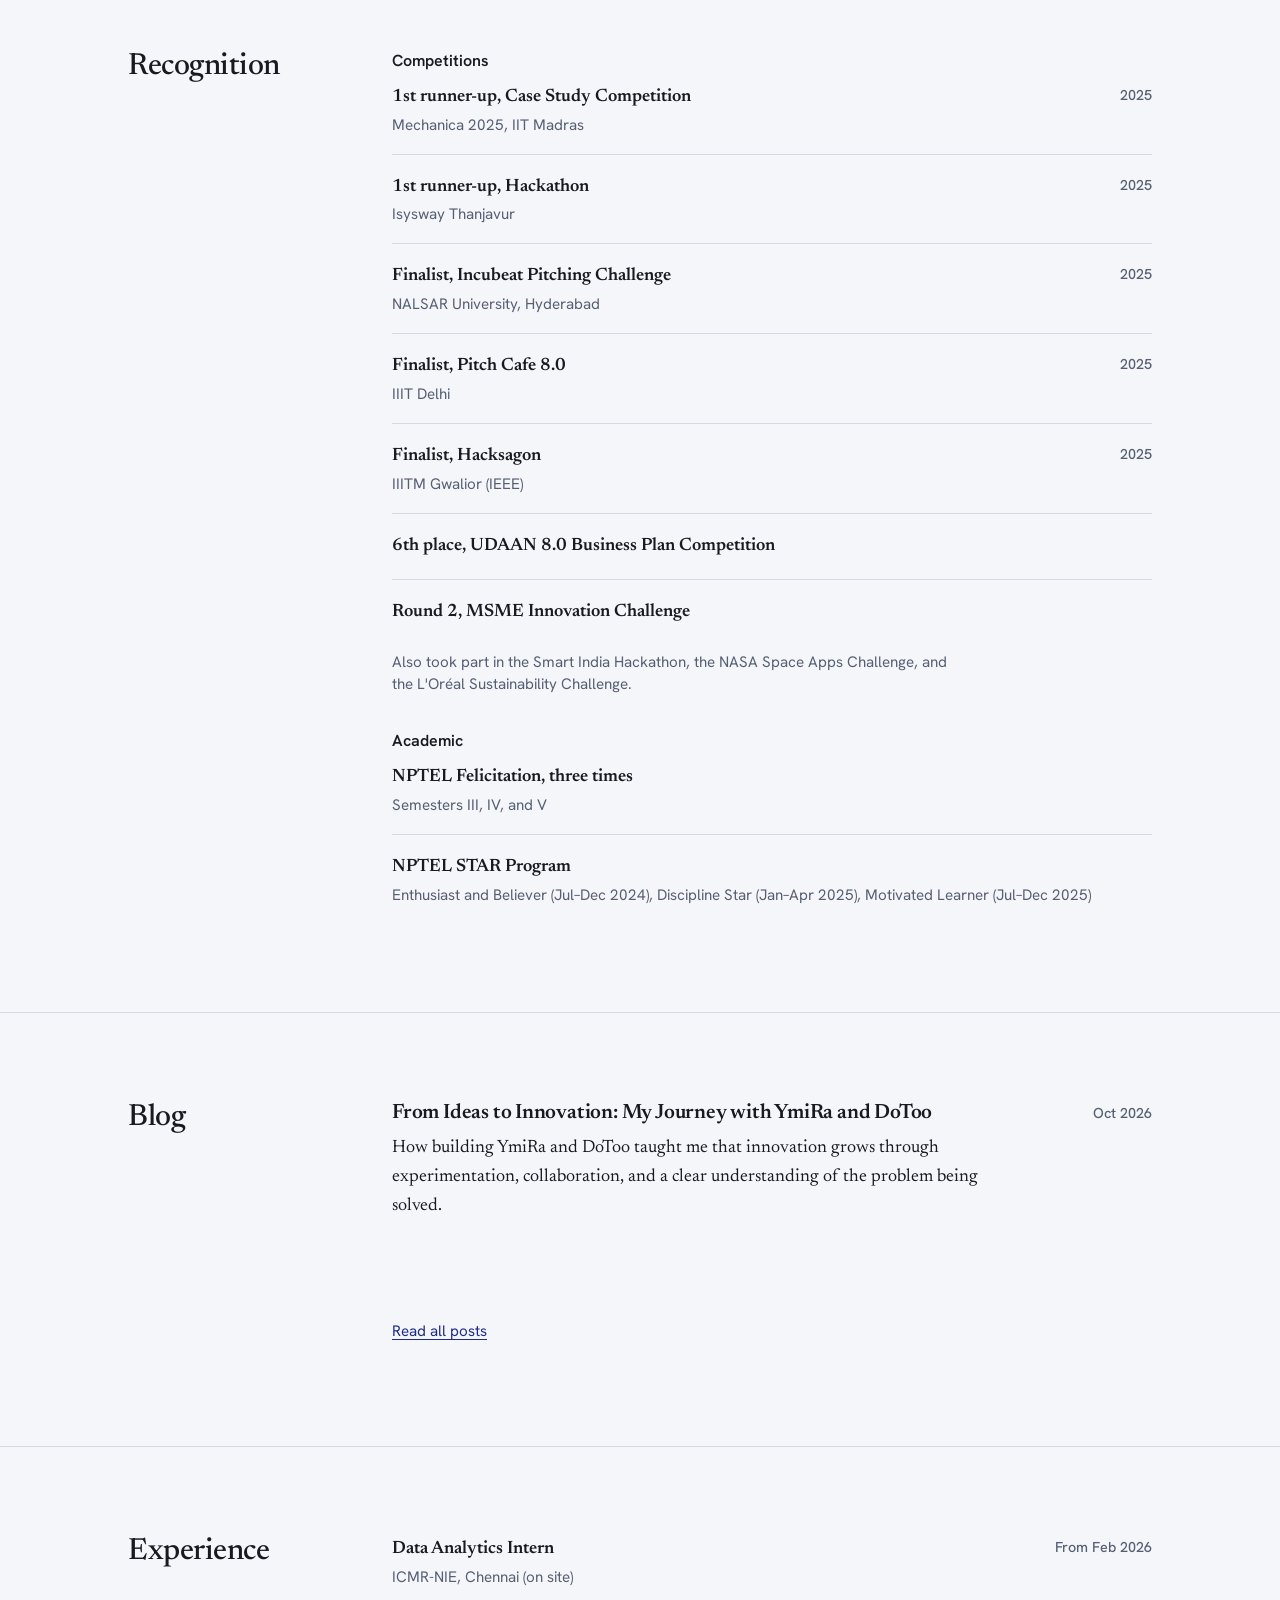
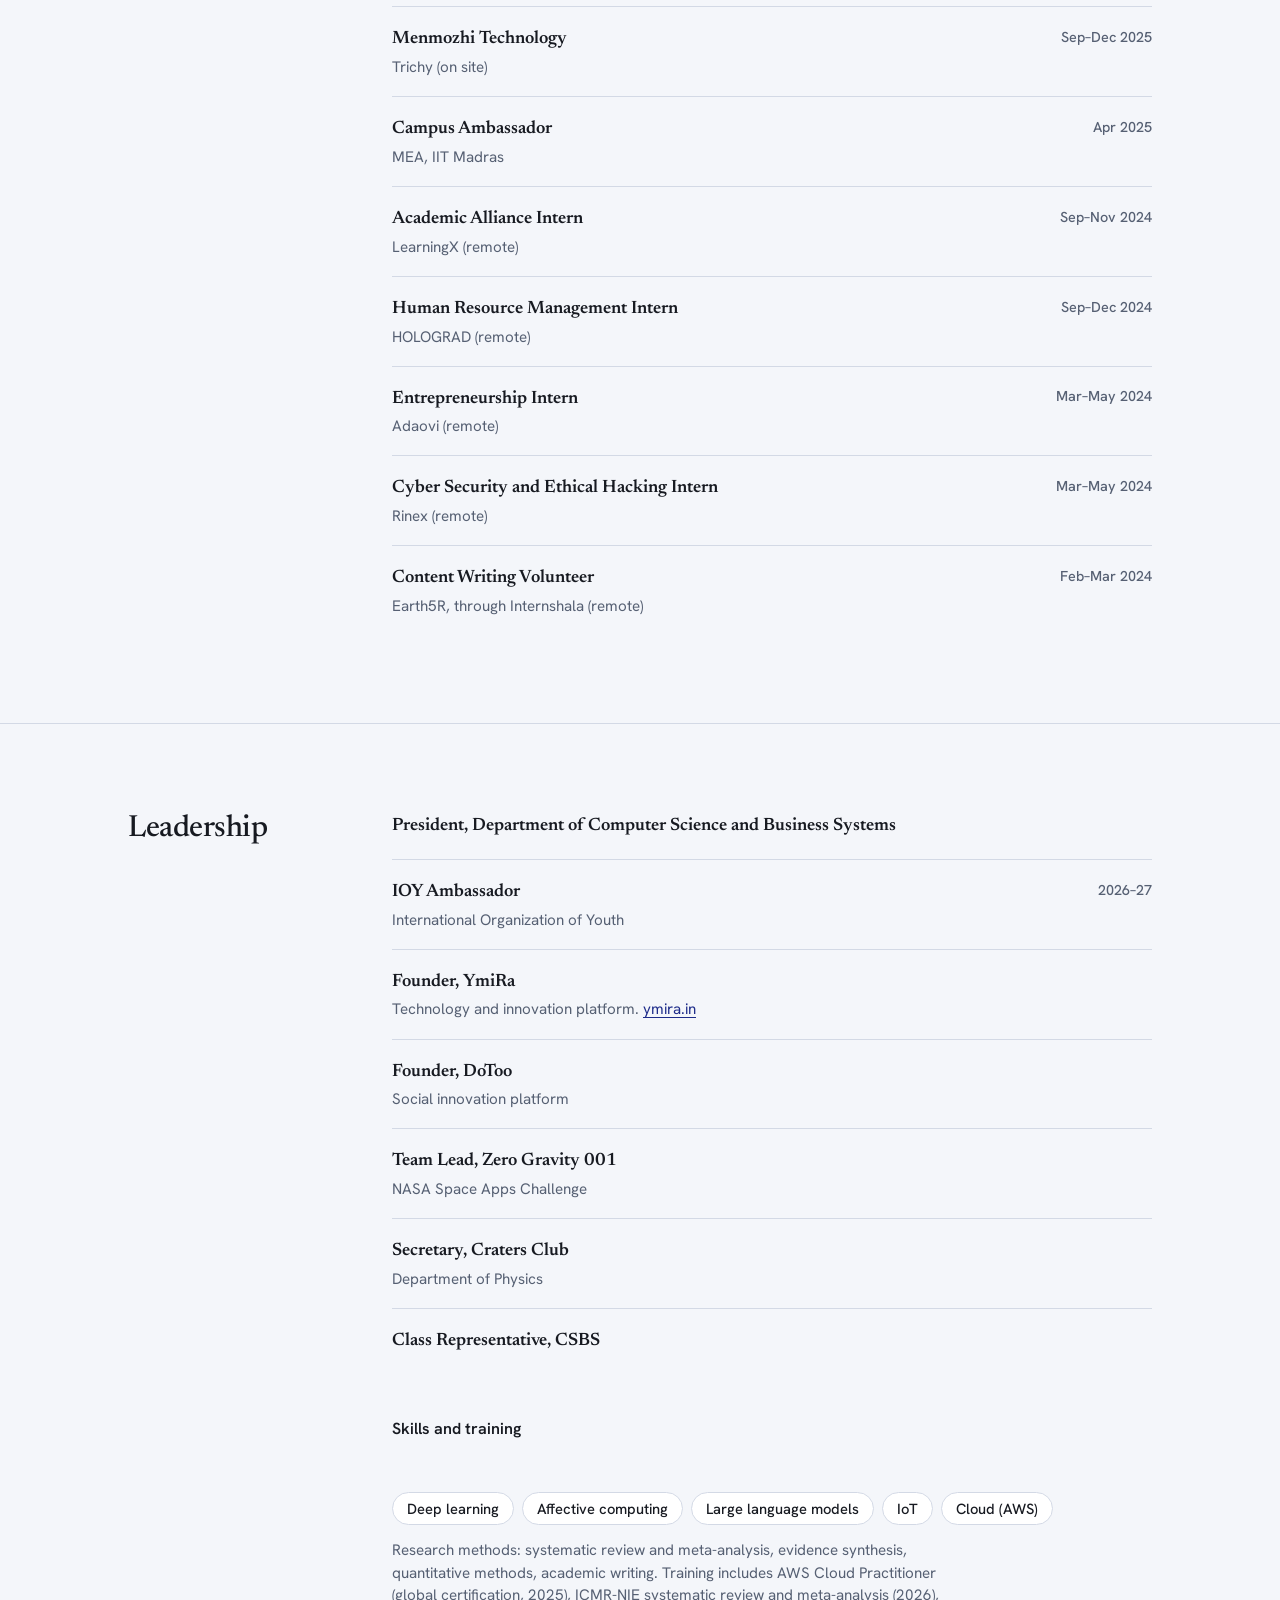
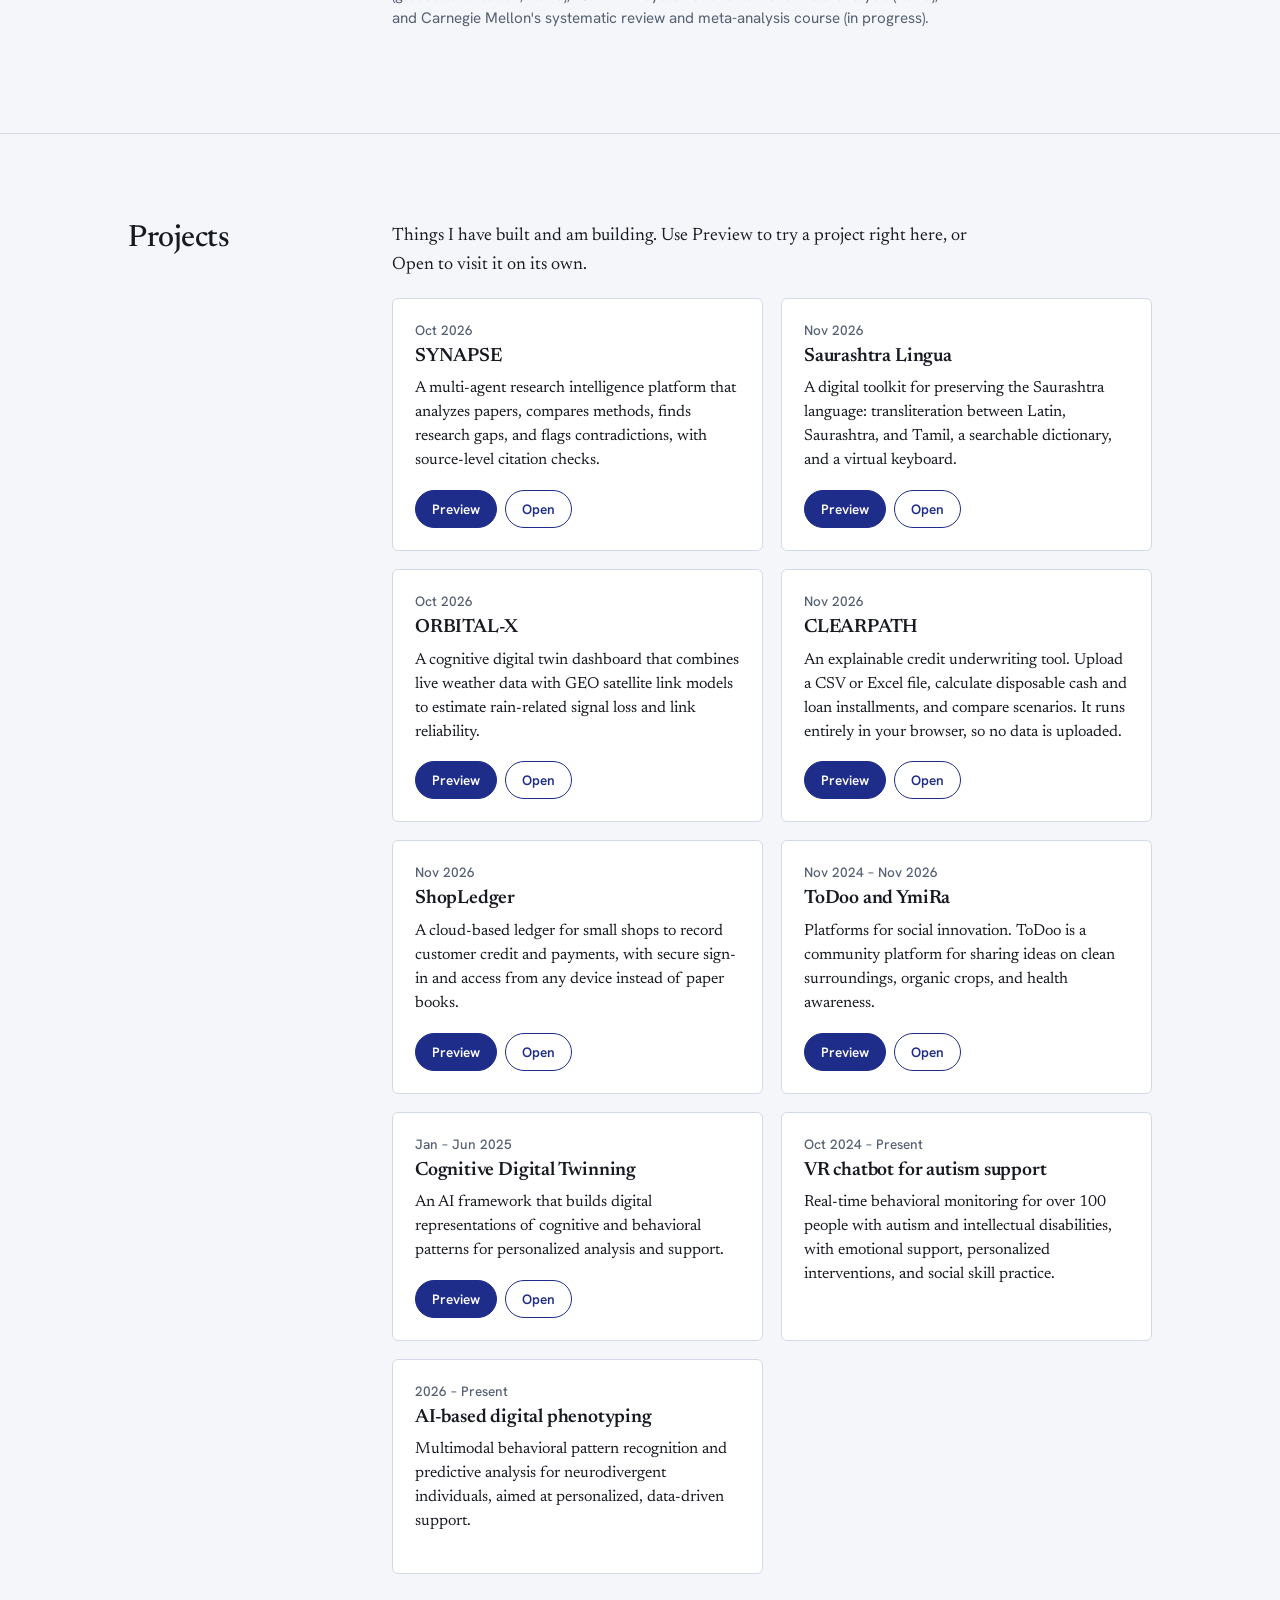
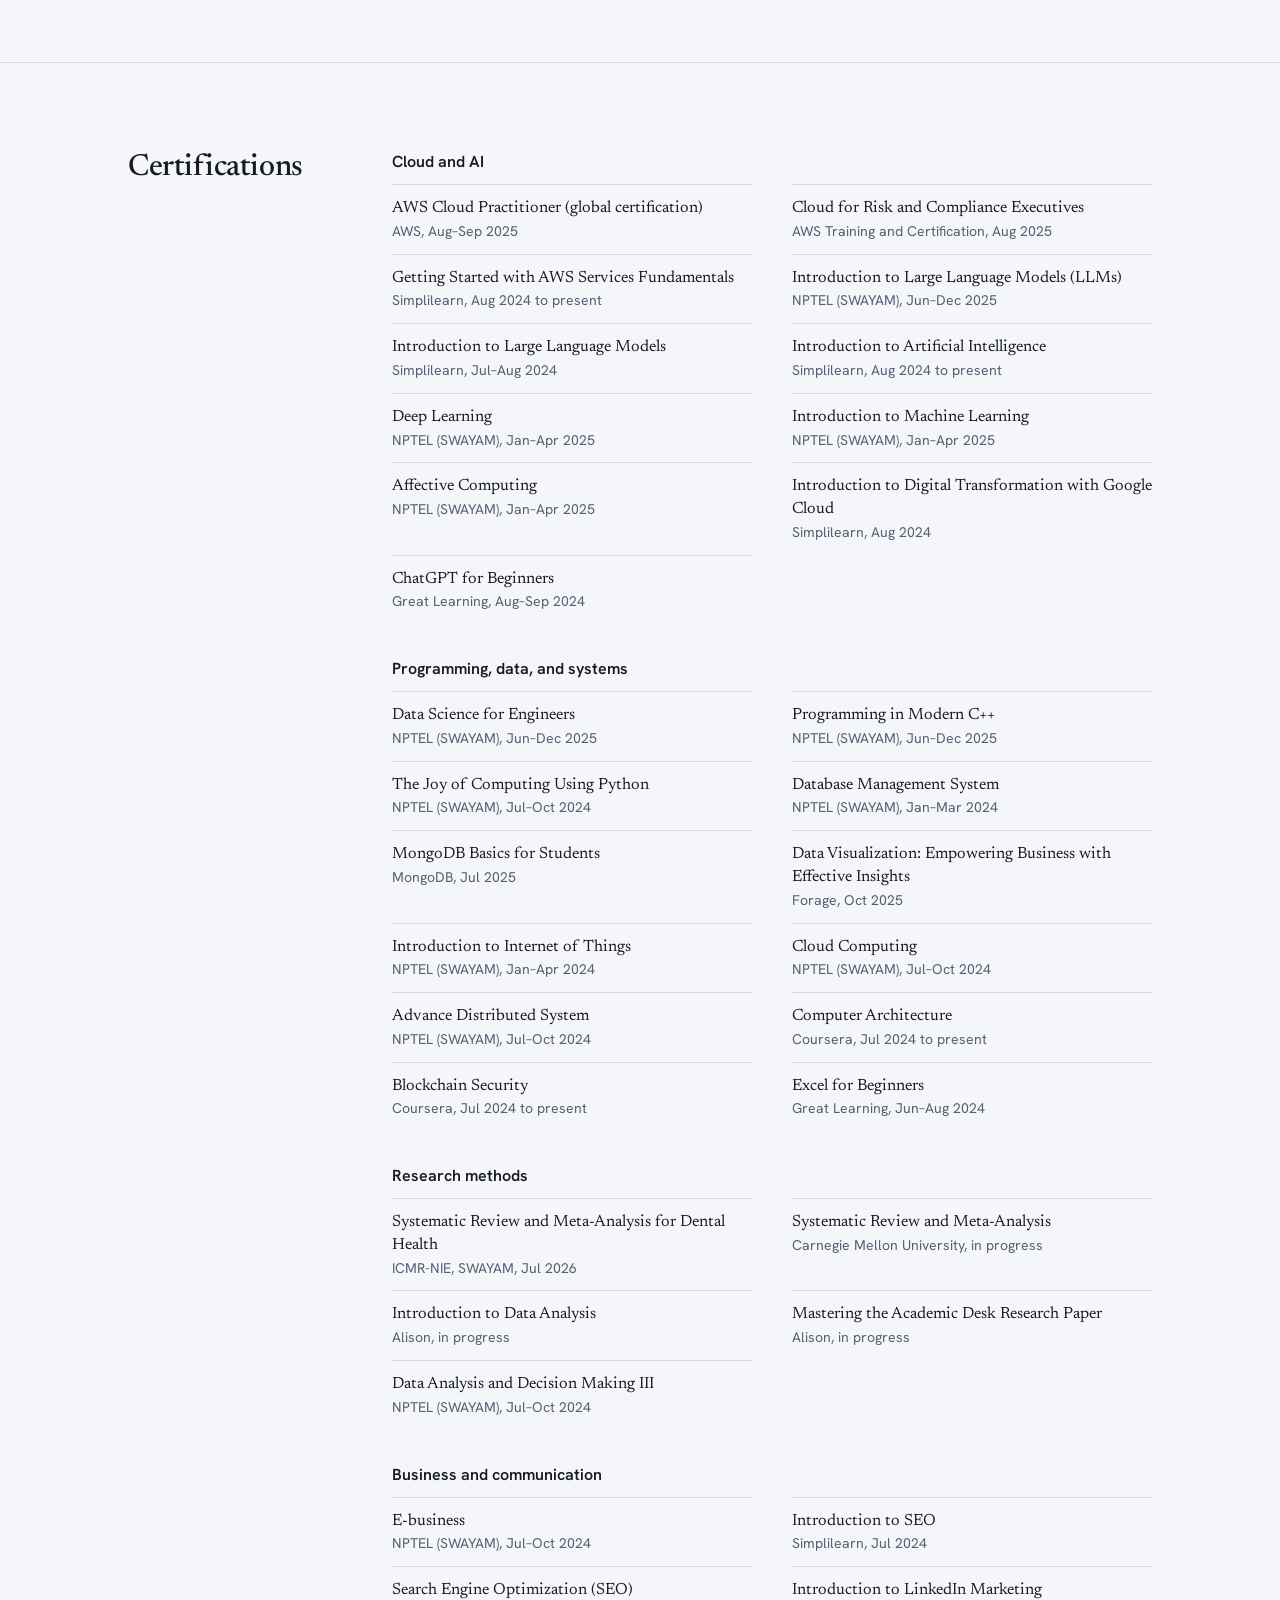
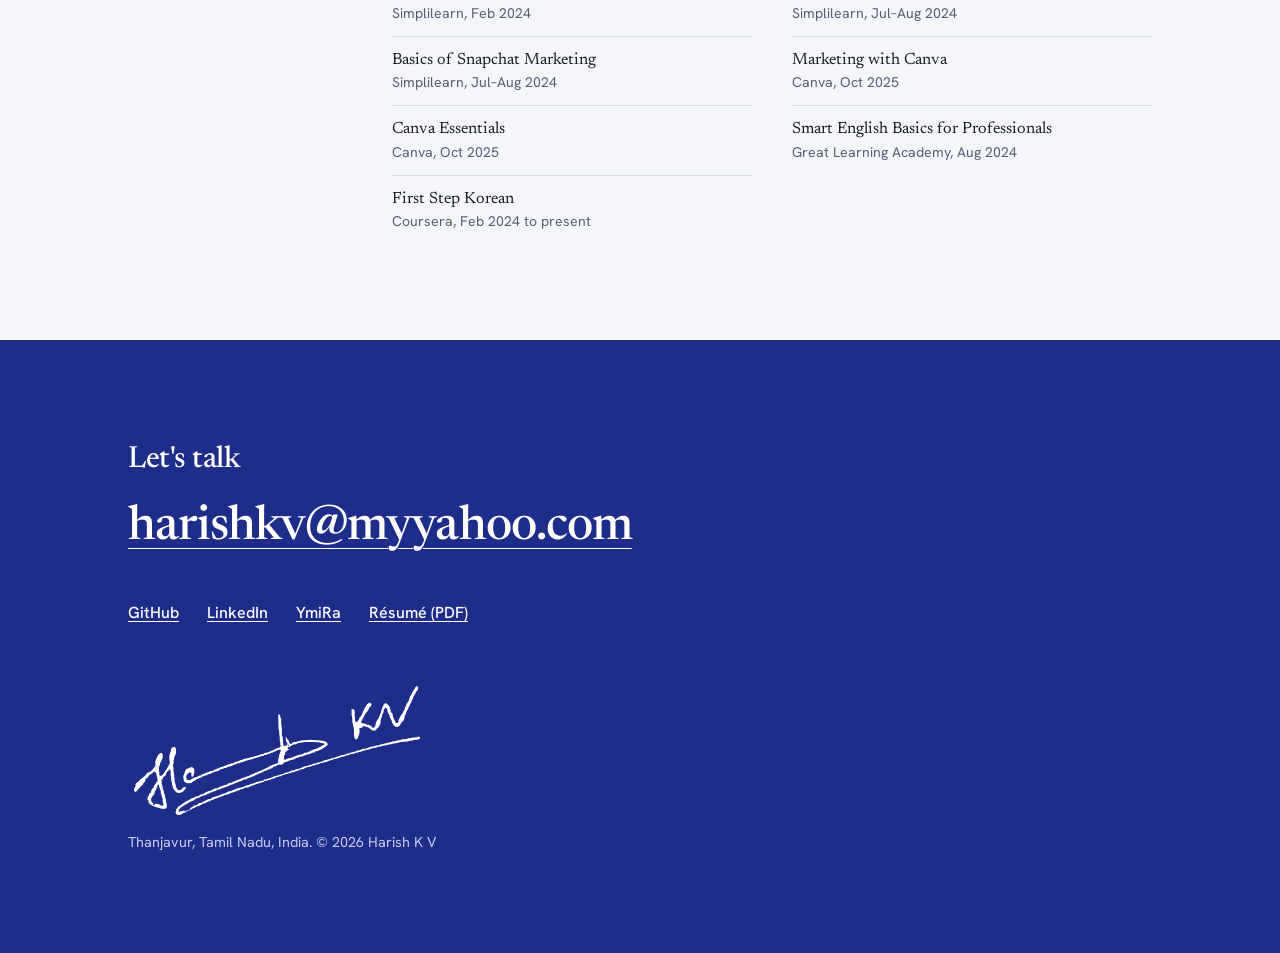
==== commit 506fdb19: "Update HarishKV.html" ====
--- a/HarishKV.html
+++ b/HarishKV.html
@@ -652,7 +652,7 @@
           <p>A multi-agent research intelligence platform that analyzes papers, compares methods, finds research gaps, and flags contradictions, with source-level citation checks.</p>
           <div class="proj-btns">
             <button type="button" class="btn solid sm js-preview" data-title="SYNAPSE">Preview</button>
-            <a class="btn line sm js-open" href="YOUR-SYNAPSE-LINK" target="_blank" rel="noopener">Open</a>
+            <a class="btn line sm js-open" href="https://uncanny-spooky-tomb-r4rv7x6gvjrrhxx46-3000.app.github.dev/" target="_blank" rel="noopener">Open</a>
           </div>
         </article>
 
@@ -672,7 +672,7 @@
           <p>A cognitive digital twin dashboard that combines live weather data with GEO satellite link models to estimate rain-related signal loss and link reliability.</p>
           <div class="proj-btns">
             <button type="button" class="btn solid sm js-preview" data-title="ORBITAL-X">Preview</button>
-            <a class="btn line sm js-open" href="YOUR-ORBITALX-LINK" target="_blank" rel="noopener">Open</a>
+            <a class="btn line sm js-open" href="https://harish-kv-0506.github.io/orbital-x-weather-live/" target="_blank" rel="noopener">Open</a>
           </div>
         </article>
 
@@ -682,7 +682,7 @@
           <p>An explainable credit underwriting tool. Upload a CSV or Excel file, calculate disposable cash and loan installments, and compare scenarios. It runs entirely in your browser, so no data is uploaded.</p>
           <div class="proj-btns">
             <button type="button" class="btn solid sm js-preview" data-title="CLEARPATH">Preview</button>
-            <a class="btn line sm js-open" href="YOUR-CLEARPATH-LINK" target="_blank" rel="noopener">Open</a>
+            <a class="btn line sm js-open" href="https://harish-kv-0506.github.io/explainable-credit-underwriting/" target="_blank" rel="noopener">Open</a>
           </div>
         </article>
 
@@ -692,7 +692,7 @@
           <p>A cloud-based ledger for small shops to record customer credit and payments, with secure sign-in and access from any device instead of paper books.</p>
           <div class="proj-btns">
             <button type="button" class="btn solid sm js-preview" data-title="ShopLedger">Preview</button>
-            <a class="btn line sm js-open" href="YOUR-SHOPLEDGER-LINK" target="_blank" rel="noopener">Open</a>
+            <a class="btn line sm js-open" href="https://harish-kv-0506.github.io/shop-ledger-live/" target="_blank" rel="noopener">Open</a>
           </div>
         </article>
 
@@ -702,7 +702,7 @@
           <p>Platforms for social innovation. ToDoo is a community platform for sharing ideas on clean surroundings, organic crops, and health awareness.</p>
           <div class="proj-btns">
             <button type="button" class="btn solid sm js-preview" data-title="ToDoo and YmiRa">Preview</button>
-            <a class="btn line sm js-open" href="https://www.ymira.in" target="_blank" rel="noopener">Open</a>
+            <a class="btn line sm js-open" href="https://harish-kv-0506.github.io/ToDoo/" target="_blank" rel="noopener">Open</a>
           </div>
         </article>
 
@@ -712,7 +712,7 @@
           <p>An AI framework that builds digital representations of cognitive and behavioral patterns for personalized analysis and support.</p>
           <div class="proj-btns">
             <button type="button" class="btn solid sm js-preview" data-title="Cognitive Digital Twinning">Preview</button>
-            <a class="btn line sm js-open" href="YOUR-CDT-LINK" target="_blank" rel="noopener">Open</a>
+            <a class="btn line sm js-open" href="https://harish-kv-0506.github.io/Simulator-Cognitive-Digital-Twin/" target="_blank" rel="noopener">Open</a>
           </div>
         </article>
 
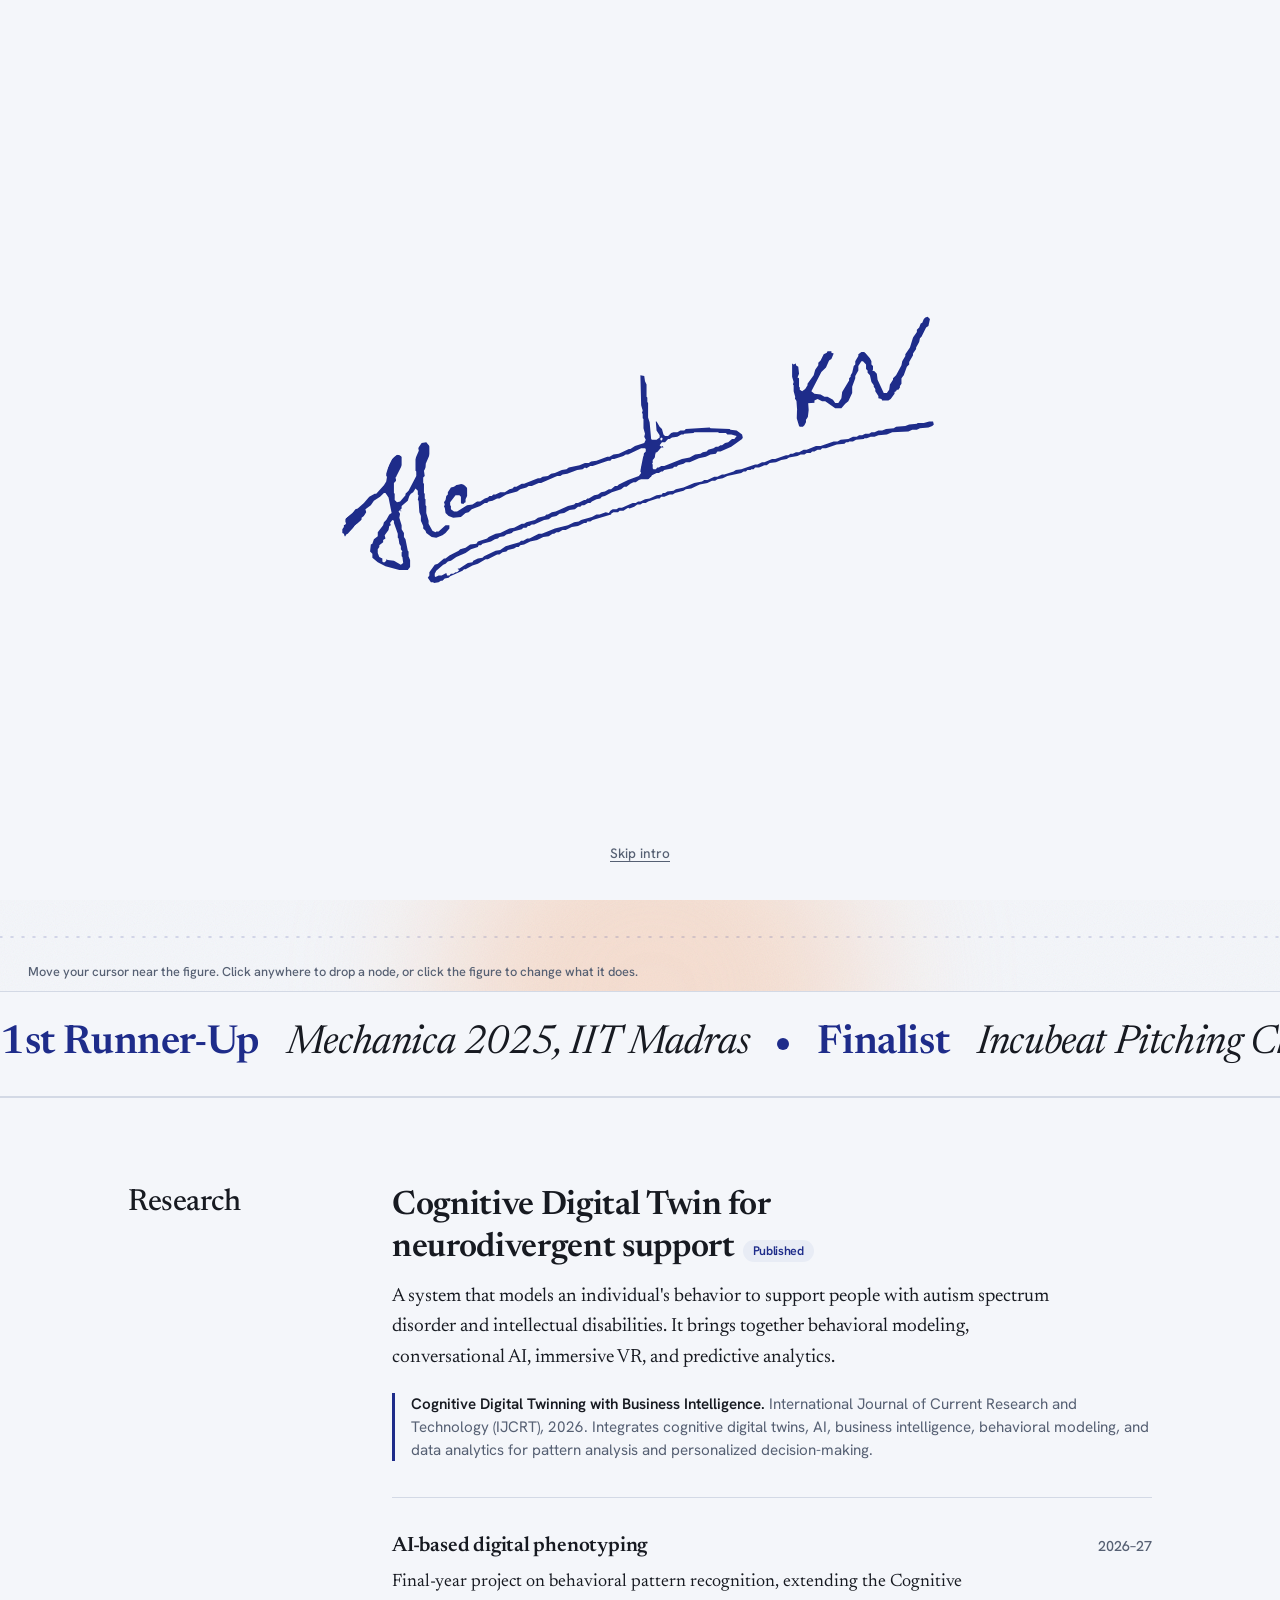
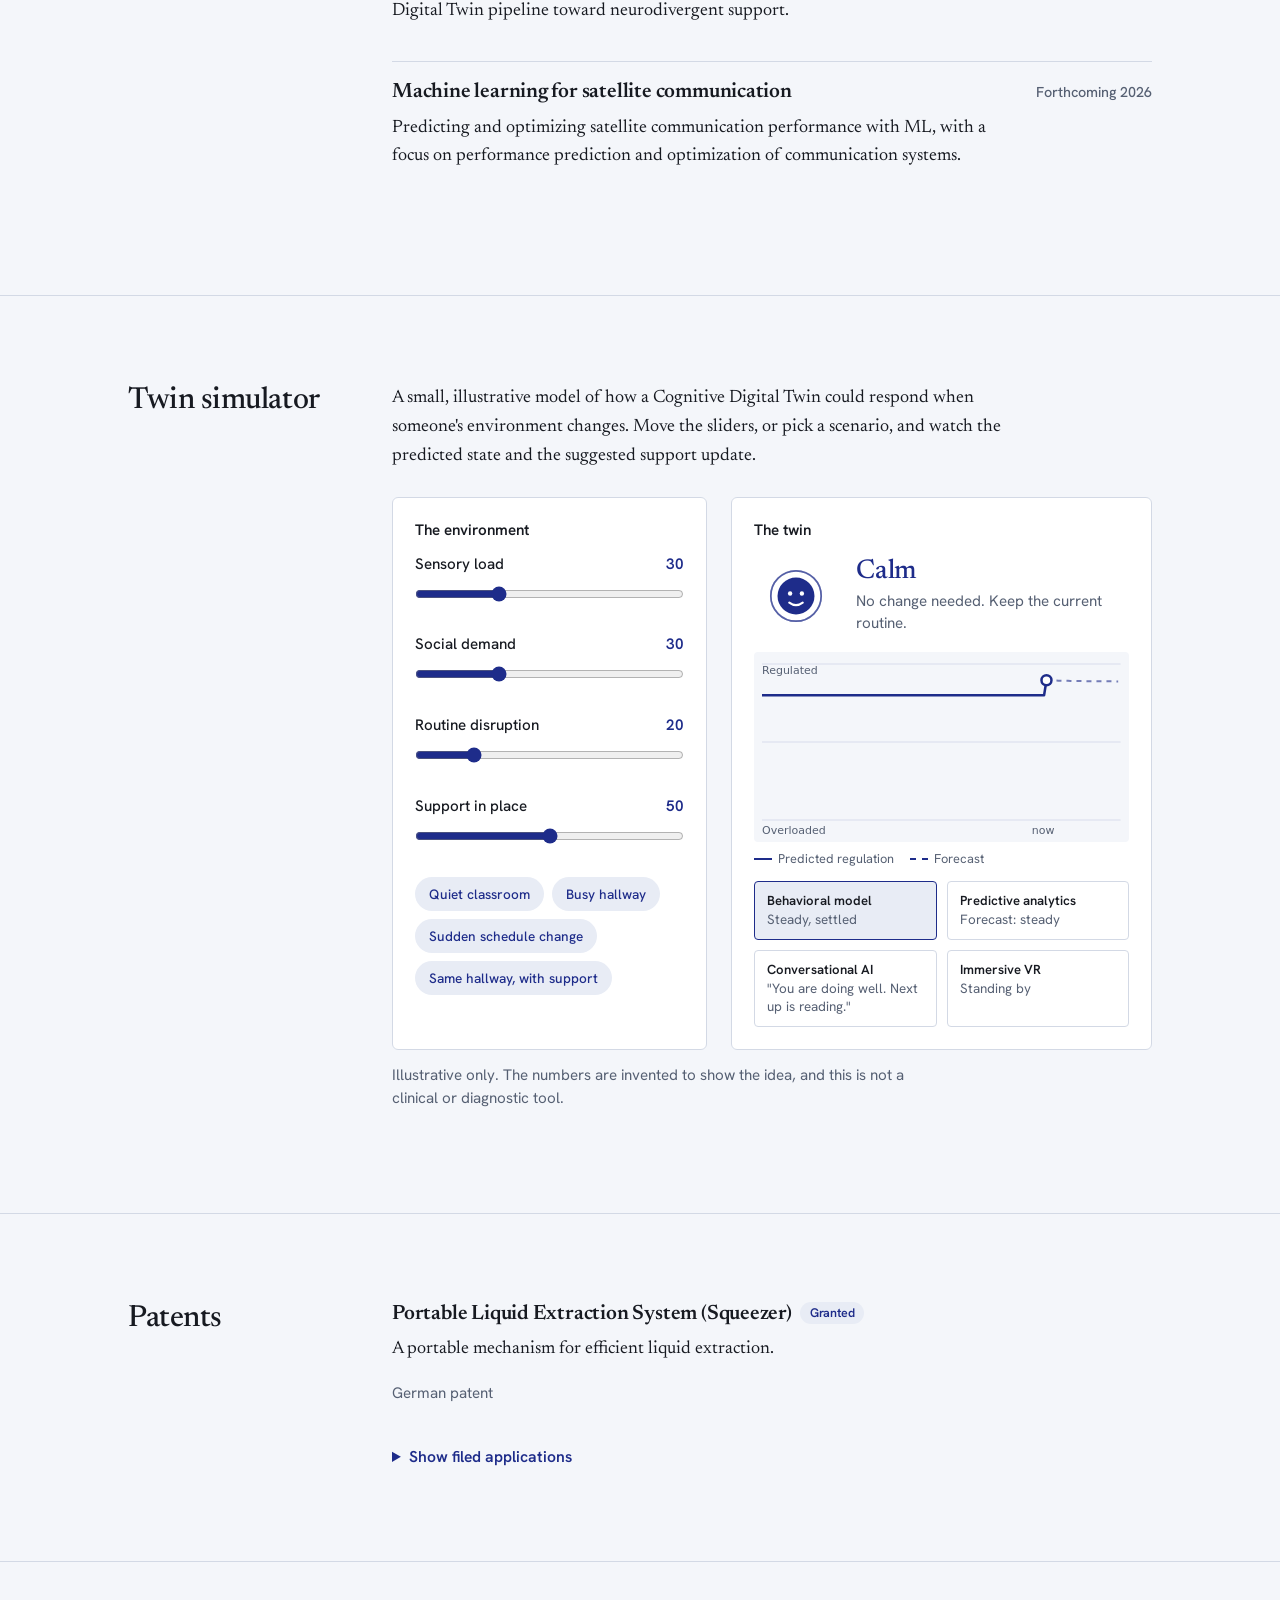
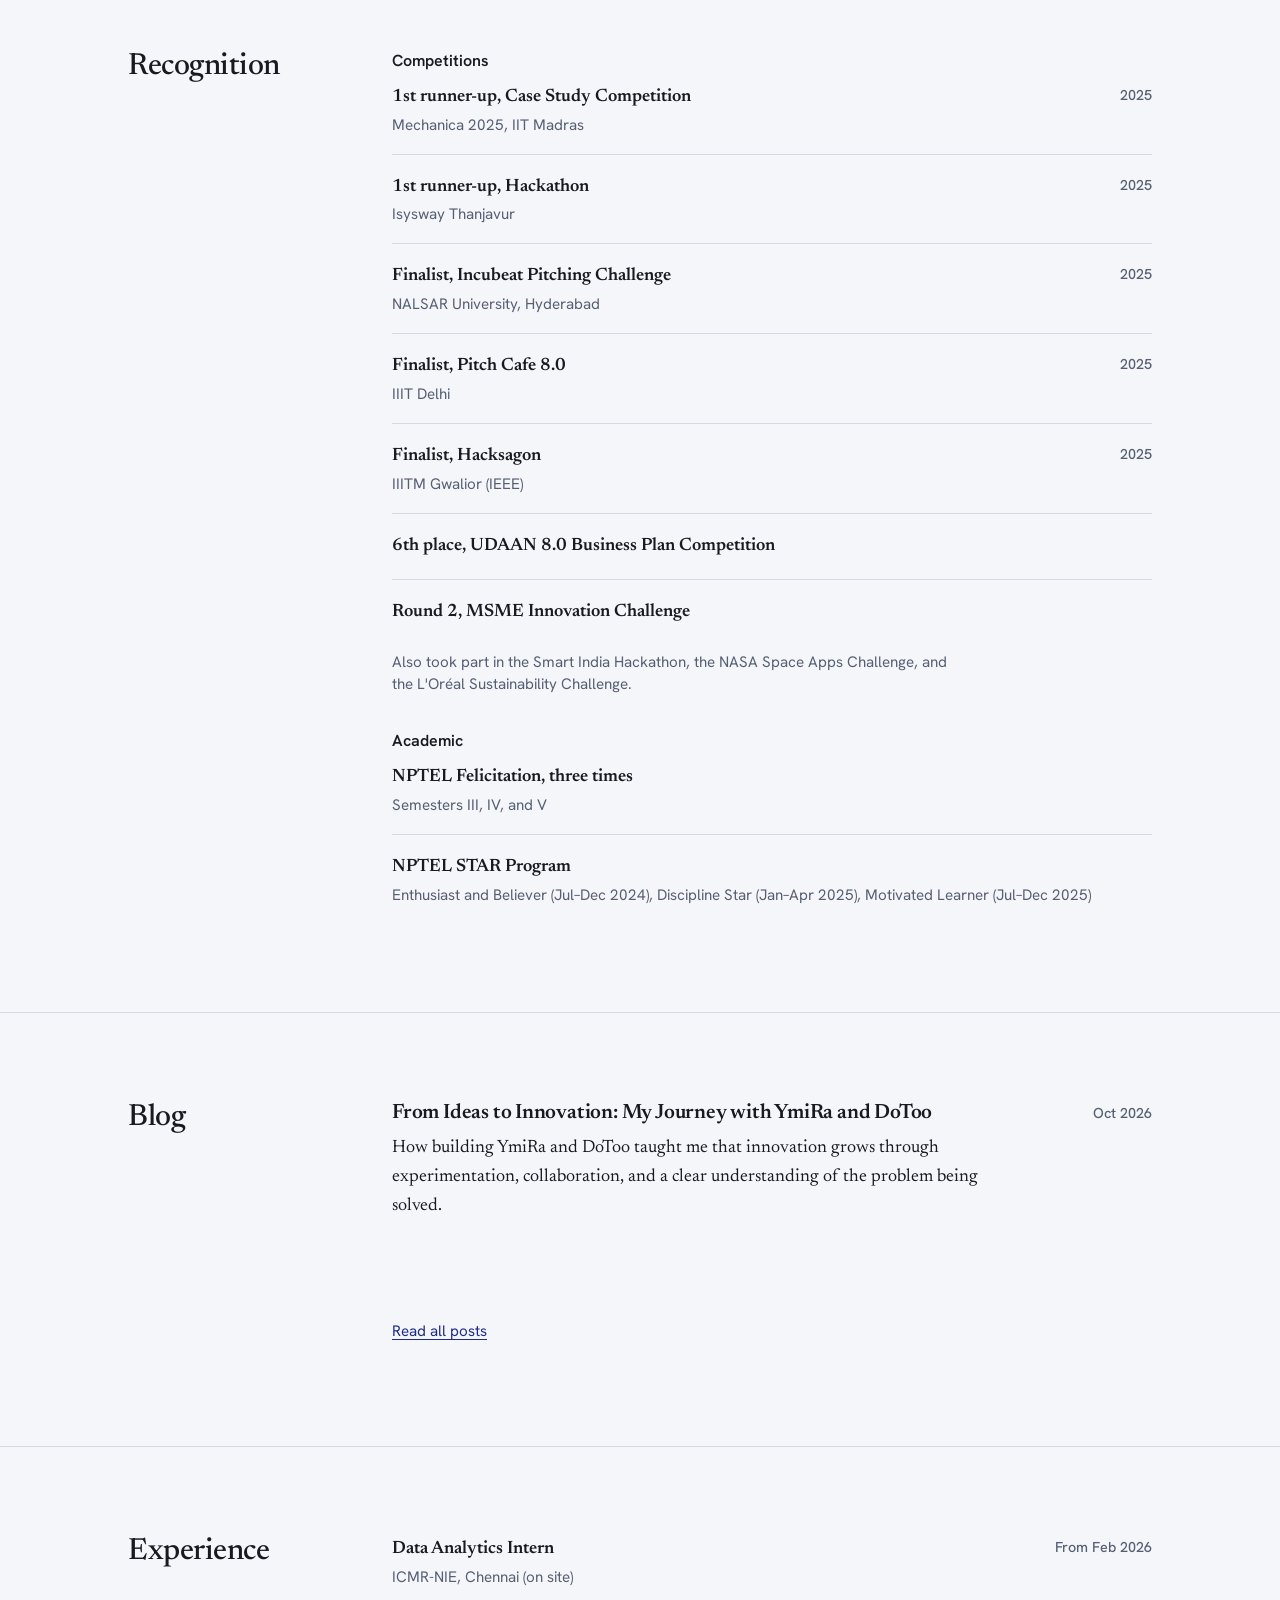
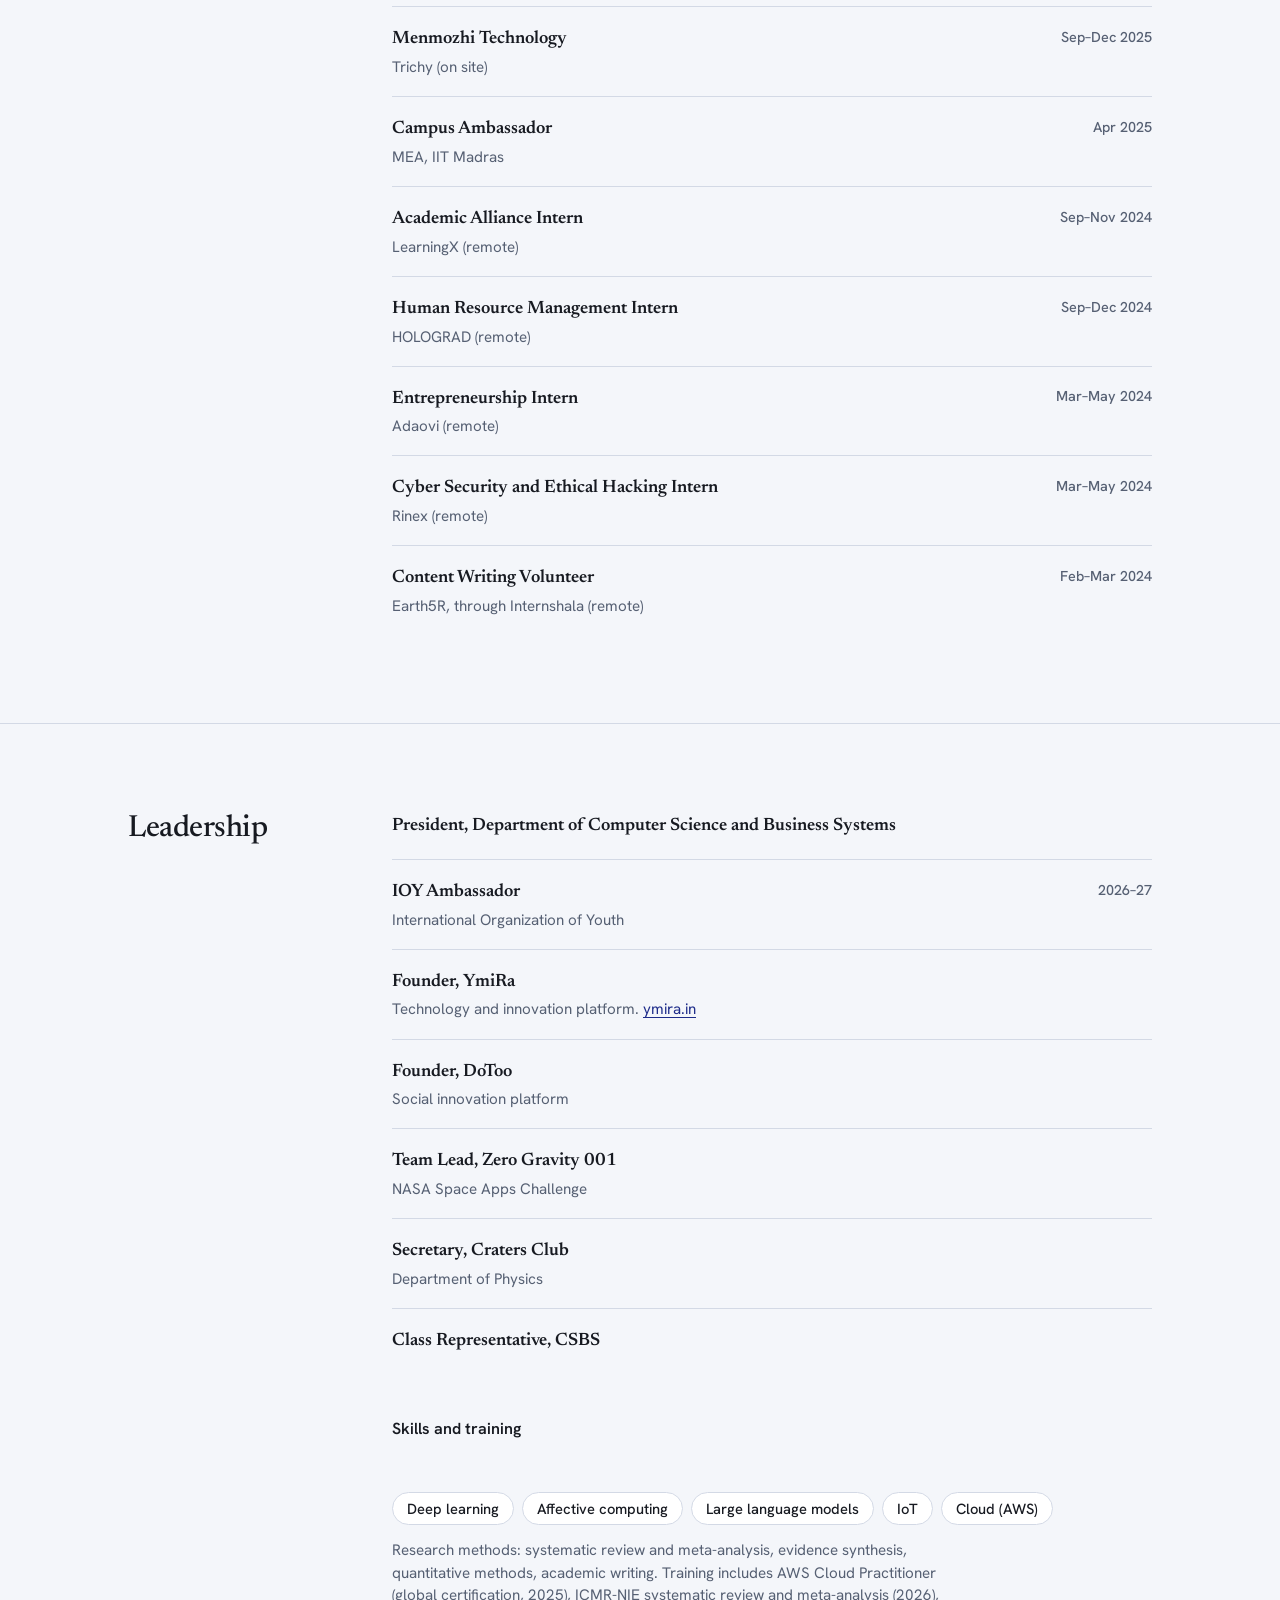
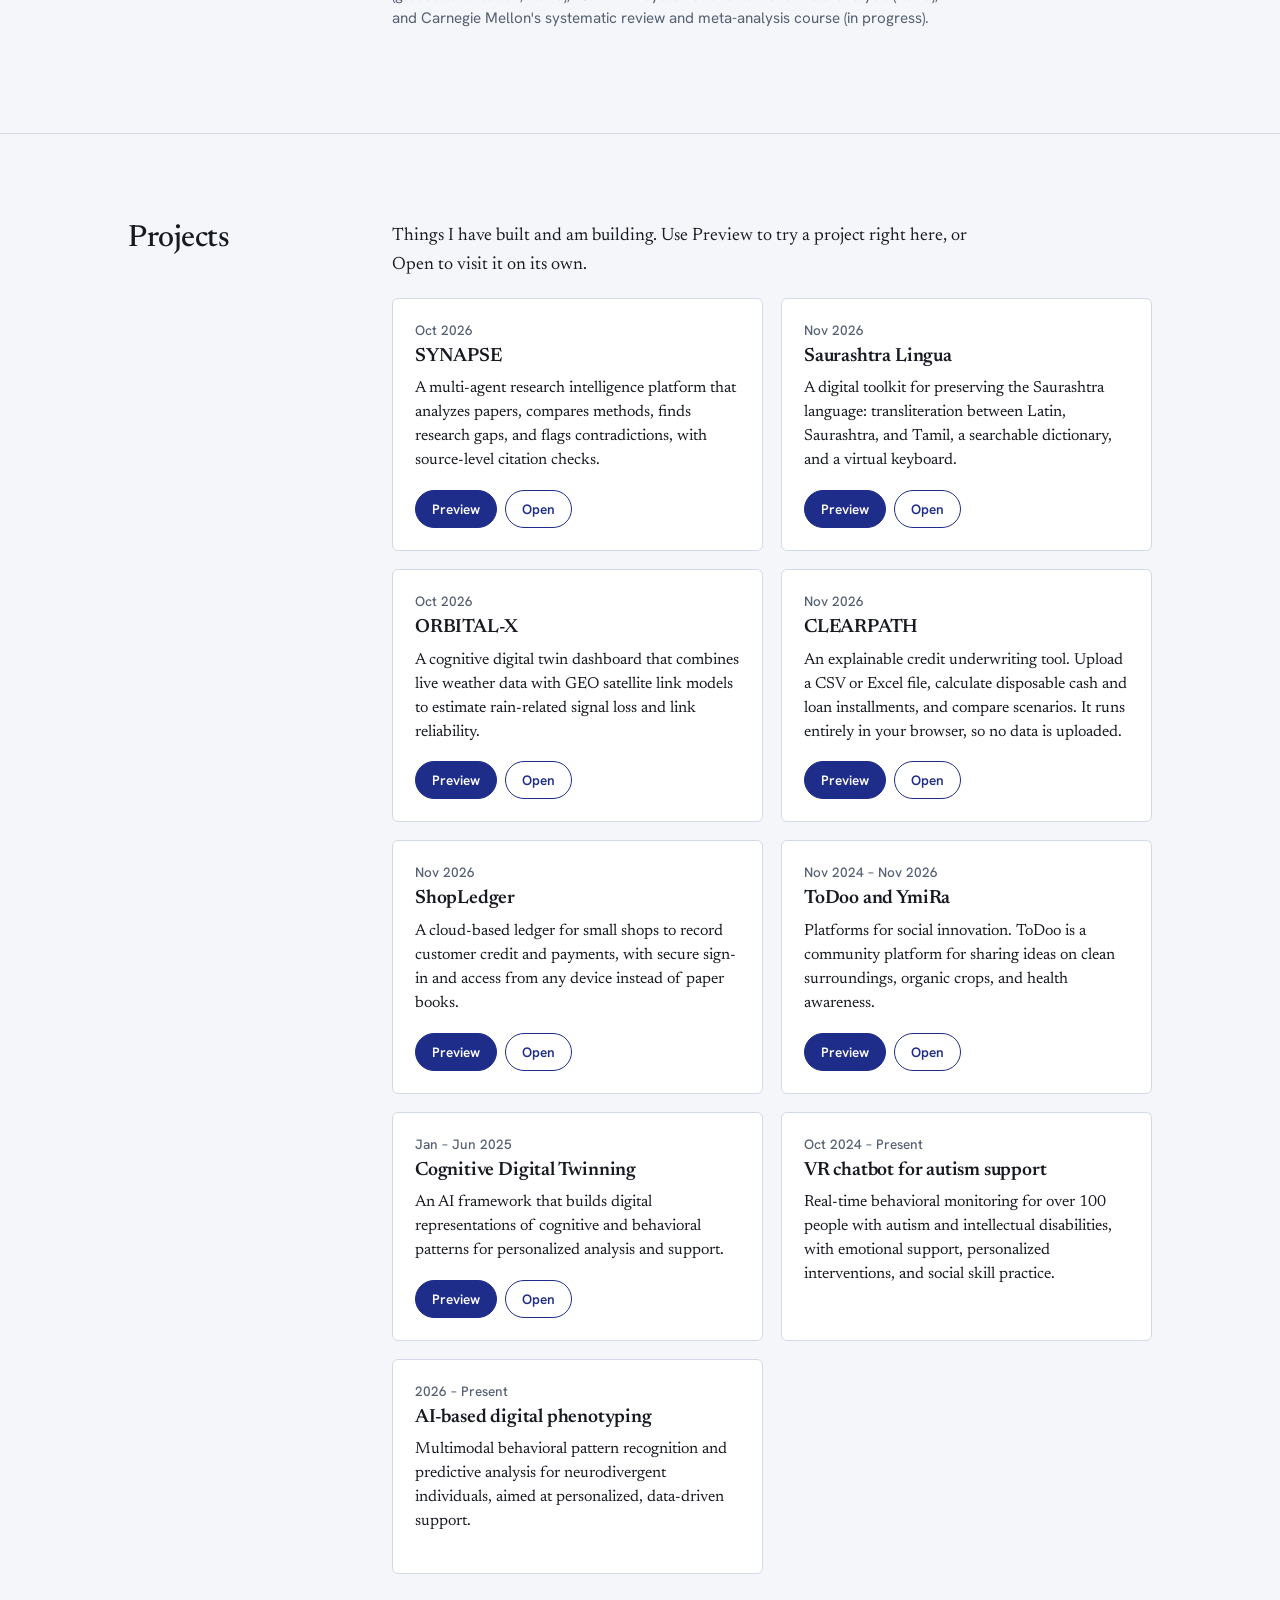
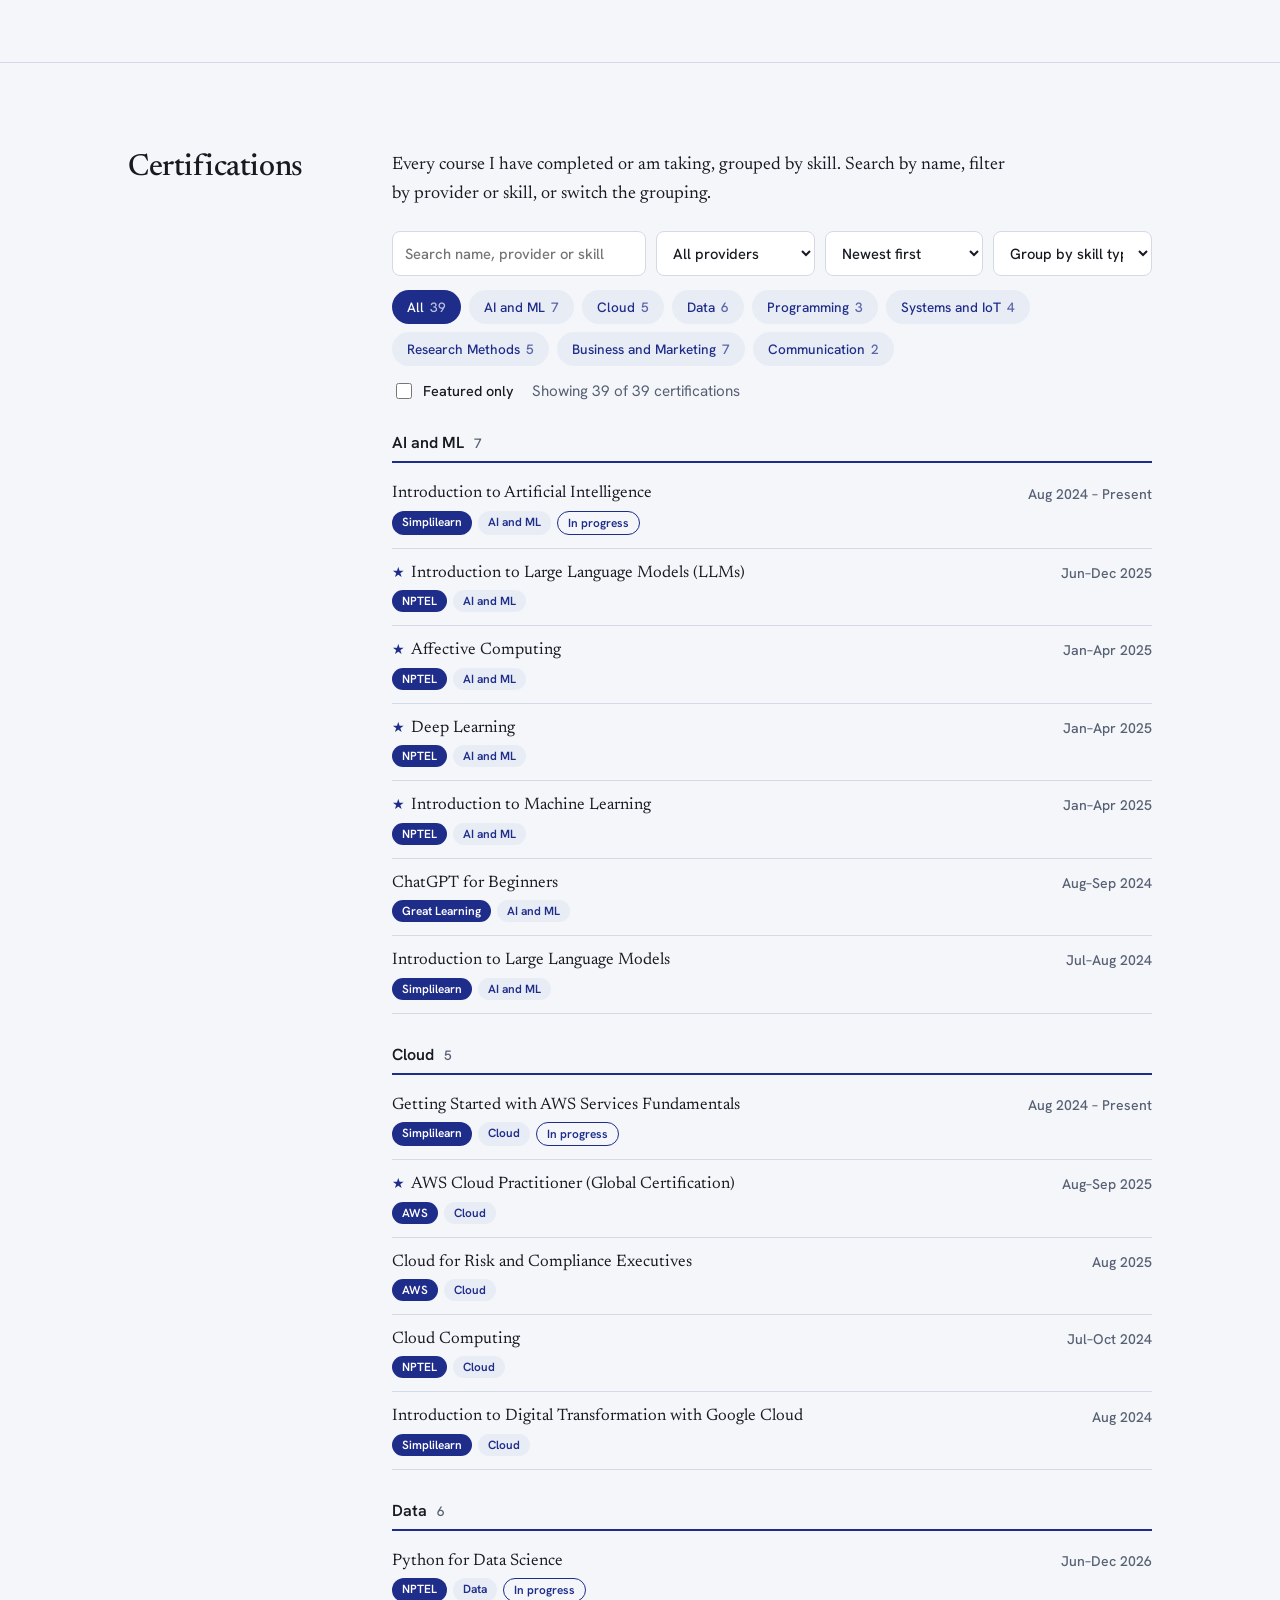
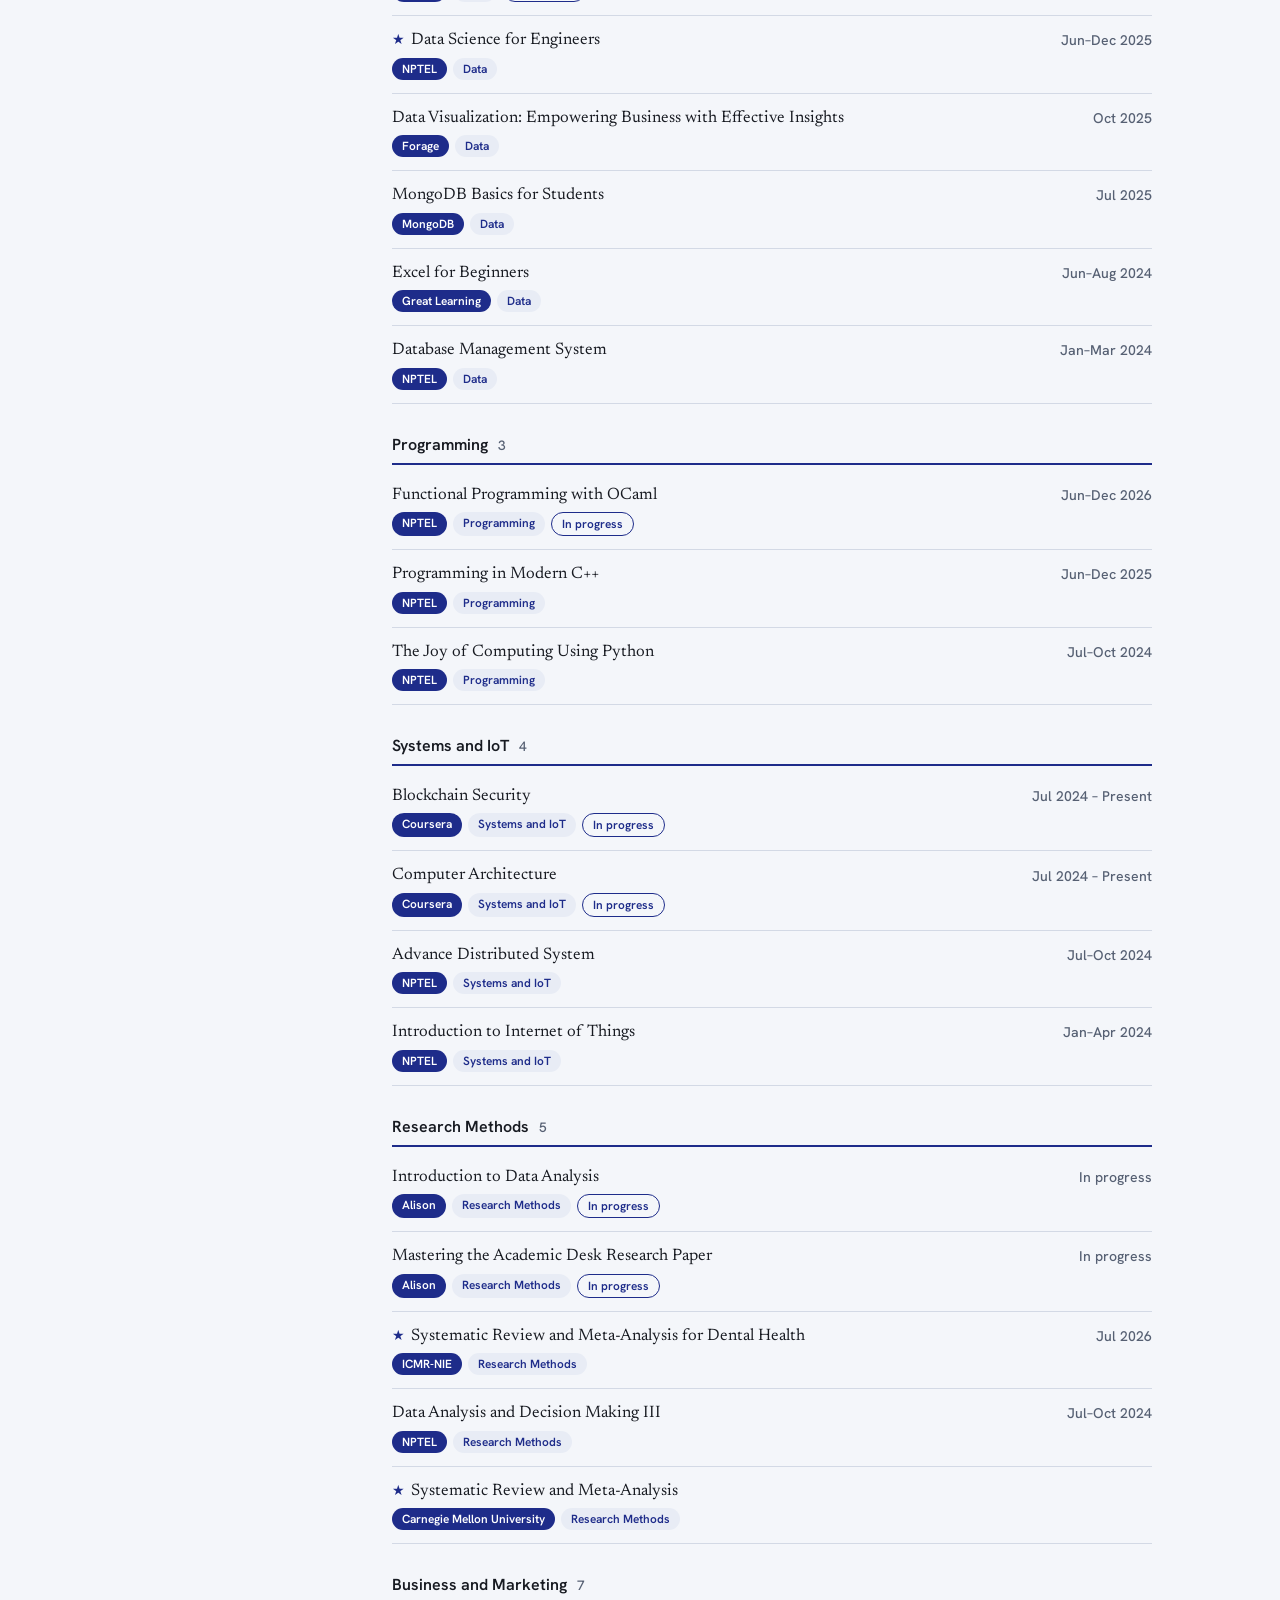
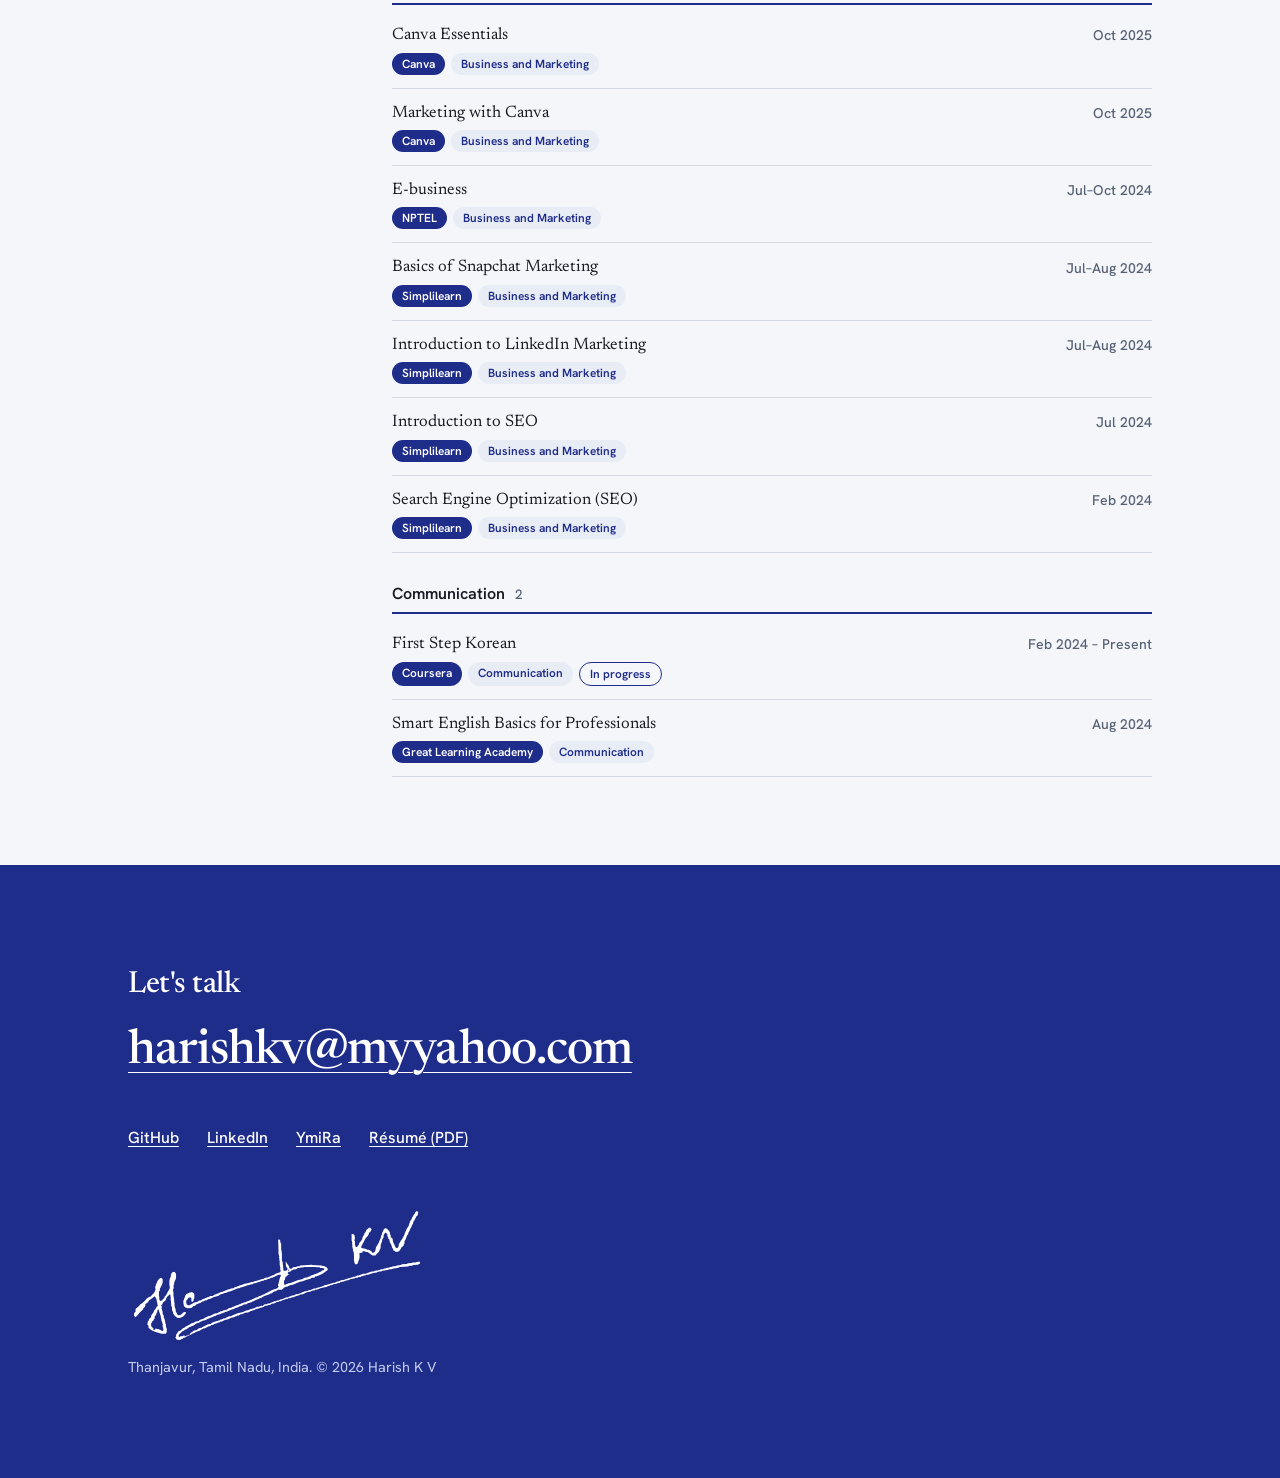
==== commit 6642ec62: "Update HarishKV.html" ====
--- a/HarishKV.html
+++ b/HarishKV.html
@@ -319,7 +319,39 @@
 .pv-hint{font:400 .78rem var(--sans);color:var(--slate)}
 .pv-frame{flex:1;width:100%;border:0;background:#fff}
 @media (max-width:820px){.proj-grid{grid-template-columns:1fr}.pv-hint{display:none}}
-  
+
+/* ---------- Certifications: search, filter, sort, group ---------- */
+.cx-tools{display:grid;grid-template-columns:minmax(0,1.6fr) repeat(3,minmax(0,1fr));gap:10px;margin:22px 0 14px}
+.cx-tools input,.cx-tools select{font:500 .92rem var(--sans);color:var(--graphite);background:#fff;border:1px solid var(--rule);border-radius:8px;padding:11px 12px;width:100%;min-width:0}
+.cx-tools input:focus,.cx-tools select:focus{border-color:var(--ink);outline:2px solid var(--ink);outline-offset:1px}
+.cx-chips{display:flex;flex-wrap:wrap;gap:8px;margin:0 0 14px}
+.cx-chips button{font:500 .85rem var(--sans);color:var(--ink);background:var(--wash);border:1px solid transparent;border-radius:999px;padding:7px 14px;cursor:pointer;transition:background .2s,color .2s}
+.cx-chips button:hover{border-color:var(--ink)}
+.cx-chips button[aria-pressed="true"]{background:var(--ink);color:#fff}
+.cx-chips button i{font-style:normal;opacity:.7;margin-left:6px}
+.cx-row{display:flex;flex-wrap:wrap;align-items:center;gap:8px 18px;margin:0 0 8px}
+.cx-feat{display:inline-flex;align-items:center;gap:8px;font:500 .9rem var(--sans);cursor:pointer}
+.cx-feat input{accent-color:var(--ink);width:16px;height:16px}
+.cx-status{margin:0;max-width:none;flex:1}
+.cx-clear{font:600 .85rem var(--sans);color:var(--ink);background:none;border:0;text-decoration:underline;text-underline-offset:.2em;cursor:pointer;padding:6px}
+.cx-group{margin-top:30px}
+.cx-group > h3{display:flex;align-items:baseline;gap:10px;font:600 1rem var(--sans);letter-spacing:0;margin:0 0 6px;padding-bottom:8px;border-bottom:2px solid var(--ink)}
+.cx-group > h3 span{font-weight:500;font-size:.85rem;color:var(--slate)}
+.cx-list{list-style:none;margin:0;padding:0}
+.cx-item{display:grid;grid-template-columns:minmax(0,1fr) auto;gap:4px 20px;padding:13px 0;border-bottom:1px solid var(--rule);align-items:start}
+.cx-name{font-size:1.04rem;line-height:1.35}
+.cx-name .star{color:var(--ink);margin-right:6px;font-size:.9rem}
+.cx-meta{display:flex;flex-wrap:wrap;gap:6px;margin-top:6px}
+.cx-pill{font:600 .74rem var(--sans);padding:3px 10px;border-radius:999px;background:var(--wash);color:var(--ink)}
+.cx-pill.prov{background:var(--ink);color:#fff}
+.cx-pill.prog{background:transparent;border:1px solid var(--ink)}
+.cx-date{font:500 .88rem var(--sans);color:var(--slate);white-space:nowrap;padding-top:.15em}
+.cx-empty{padding:28px 0;font:500 1rem var(--sans);color:var(--slate)}
+html[data-theme="dark"] .cx-tools input,html[data-theme="dark"] .cx-tools select{background:#141935}
+html[data-theme="dark"] .cx-chips button[aria-pressed="true"],html[data-theme="dark"] .cx-pill.prov{color:#0D1020}
+@media (max-width:820px){.cx-tools{grid-template-columns:1fr 1fr}.cx-tools input{grid-column:1/-1}}
+@media (max-width:520px){.cx-item{grid-template-columns:1fr}}
+
 </style>
 <noscript><style>#intro{display:none!important}.rise{opacity:1!important;transform:none!important}</style></noscript>
 </head>
@@ -743,62 +775,41 @@
   <iframe class="pv-frame" id="pvFrame" title="Project preview" loading="lazy" referrerpolicy="no-referrer"></iframe>
 </dialog>
 
-  <section id="certifications">
+<section id="certifications">
   <div class="wrap sec">
     <h2>Certifications</h2>
     <div>
-      <p class="group">Cloud and AI</p>
-      <ul class="certs">
-        <li>AWS Cloud Practitioner (global certification)<span class="sub">AWS, Aug–Sep 2025</span></li>
-        <li>Cloud for Risk and Compliance Executives<span class="sub">AWS Training and Certification, Aug 2025</span></li>
-        <li>Getting Started with AWS Services Fundamentals<span class="sub">Simplilearn, Aug 2024 to present</span></li>
-        <li>Introduction to Large Language Models (LLMs)<span class="sub">NPTEL (SWAYAM), Jun–Dec 2025</span></li>
-        <li>Introduction to Large Language Models<span class="sub">Simplilearn, Jul–Aug 2024</span></li>
-        <li>Introduction to Artificial Intelligence<span class="sub">Simplilearn, Aug 2024 to present</span></li>
-        <li>Deep Learning<span class="sub">NPTEL (SWAYAM), Jan–Apr 2025</span></li>
-        <li>Introduction to Machine Learning<span class="sub">NPTEL (SWAYAM), Jan–Apr 2025</span></li>
-        <li>Affective Computing<span class="sub">NPTEL (SWAYAM), Jan–Apr 2025</span></li>
-        <li>Introduction to Digital Transformation with Google Cloud<span class="sub">Simplilearn, Aug 2024</span></li>
-        <li>ChatGPT for Beginners<span class="sub">Great Learning, Aug–Sep 2024</span></li>
-      </ul>
-
-      <p class="group">Programming, data, and systems</p>
-      <ul class="certs">
-        <li>Data Science for Engineers<span class="sub">NPTEL (SWAYAM), Jun–Dec 2025</span></li>
-        <li>Programming in Modern C++<span class="sub">NPTEL (SWAYAM), Jun–Dec 2025</span></li>
-        <li>The Joy of Computing Using Python<span class="sub">NPTEL (SWAYAM), Jul–Oct 2024</span></li>
-        <li>Database Management System<span class="sub">NPTEL (SWAYAM), Jan–Mar 2024</span></li>
-        <li>MongoDB Basics for Students<span class="sub">MongoDB, Jul 2025</span></li>
-        <li>Data Visualization: Empowering Business with Effective Insights<span class="sub">Forage, Oct 2025</span></li>
-        <li>Introduction to Internet of Things<span class="sub">NPTEL (SWAYAM), Jan–Apr 2024</span></li>
-        <li>Cloud Computing<span class="sub">NPTEL (SWAYAM), Jul–Oct 2024</span></li>
-        <li>Advance Distributed System<span class="sub">NPTEL (SWAYAM), Jul–Oct 2024</span></li>
-        <li>Computer Architecture<span class="sub">Coursera, Jul 2024 to present</span></li>
-        <li>Blockchain Security<span class="sub">Coursera, Jul 2024 to present</span></li>
-        <li>Excel for Beginners<span class="sub">Great Learning, Jun–Aug 2024</span></li>
-      </ul>
-
-      <p class="group">Research methods</p>
-      <ul class="certs">
-        <li>Systematic Review and Meta-Analysis for Dental Health<span class="sub">ICMR-NIE, SWAYAM, Jul 2026</span></li>
-        <li>Systematic Review and Meta-Analysis<span class="sub">Carnegie Mellon University, in progress</span></li>
-        <li>Introduction to Data Analysis<span class="sub">Alison, in progress</span></li>
-        <li>Mastering the Academic Desk Research Paper<span class="sub">Alison, in progress</span></li>
-        <li>Data Analysis and Decision Making III<span class="sub">NPTEL (SWAYAM), Jul–Oct 2024</span></li>
-      </ul>
-
-      <p class="group">Business and communication</p>
-      <ul class="certs">
-        <li>E-business<span class="sub">NPTEL (SWAYAM), Jul–Oct 2024</span></li>
-        <li>Introduction to SEO<span class="sub">Simplilearn, Jul 2024</span></li>
-        <li>Search Engine Optimization (SEO)<span class="sub">Simplilearn, Feb 2024</span></li>
-        <li>Introduction to LinkedIn Marketing<span class="sub">Simplilearn, Jul–Aug 2024</span></li>
-        <li>Basics of Snapchat Marketing<span class="sub">Simplilearn, Jul–Aug 2024</span></li>
-        <li>Marketing with Canva<span class="sub">Canva, Oct 2025</span></li>
-        <li>Canva Essentials<span class="sub">Canva, Oct 2025</span></li>
-        <li>Smart English Basics for Professionals<span class="sub">Great Learning Academy, Aug 2024</span></li>
-        <li>First Step Korean<span class="sub">Coursera, Feb 2024 to present</span></li>
-      </ul>
+      <p>Every course I have completed or am taking, grouped by skill. Search by name, filter by provider or skill, or switch the grouping.</p>
+
+      <div class="cx-tools">
+        <label class="sr" for="cQ">Search certifications</label>
+        <input id="cQ" type="search" placeholder="Search name, provider or skill" autocomplete="off">
+        <label class="sr" for="cProv">Provider</label>
+        <select id="cProv"></select>
+        <label class="sr" for="cSort">Sort by</label>
+        <select id="cSort">
+          <option value="new">Newest first</option>
+          <option value="old">Oldest first</option>
+          <option value="az">Name A to Z</option>
+          <option value="prov">Provider</option>
+        </select>
+        <label class="sr" for="cGroup">Group by</label>
+        <select id="cGroup">
+          <option value="cat">Group by skill type</option>
+          <option value="prov">Group by provider</option>
+          <option value="none">No grouping</option>
+        </select>
+      </div>
+
+      <div class="cx-chips" id="cChips" role="group" aria-label="Skill type"></div>
+
+      <div class="cx-row">
+        <label class="cx-feat"><input type="checkbox" id="cFeat"> Featured only</label>
+        <p class="small cx-status" id="cStatus" aria-live="polite"></p>
+        <button type="button" class="cx-clear" id="cClear" hidden>Clear filters</button>
+      </div>
+
+      <div id="cList"></div>
     </div>
   </div>
 </section>
@@ -1413,6 +1424,170 @@
   dlg.addEventListener('close', function () { frame.src = 'about:blank'; });
 })();
 </script>
-  
+
+<script>
+/* Certifications: search, filter, sort, group */
+(function () {
+  var $ = function (id) { return document.getElementById(id); };
+  if (!$('cList')) return;
+
+  /* [name, provider, skill type, date shown, sort date YYYY-MM, flags: f = featured, p = in progress] */
+  var D = [
+    ['AWS Cloud Practitioner (Global Certification)', 'AWS', 'Cloud', 'Aug–Sep 2025', '2025-09', 'f'],
+    ['Cloud for Risk and Compliance Executives', 'AWS', 'Cloud', 'Aug 2025', '2025-08', ''],
+    ['Getting Started with AWS Services Fundamentals', 'Simplilearn', 'Cloud', 'Aug 2024 – Present', '2026-11', 'p'],
+    ['Introduction to Digital Transformation with Google Cloud', 'Simplilearn', 'Cloud', 'Aug 2024', '2024-08', ''],
+    ['Cloud Computing', 'NPTEL', 'Cloud', 'Jul–Oct 2024', '2024-10', ''],
+
+    ['Deep Learning', 'NPTEL', 'AI and ML', 'Jan–Apr 2025', '2025-04', 'f'],
+    ['Introduction to Machine Learning', 'NPTEL', 'AI and ML', 'Jan–Apr 2025', '2025-04', 'f'],
+    ['Affective Computing', 'NPTEL', 'AI and ML', 'Jan–Apr 2025', '2025-04', 'f'],
+    ['Introduction to Large Language Models (LLMs)', 'NPTEL', 'AI and ML', 'Jun–Dec 2025', '2025-12', 'f'],
+    ['Introduction to Large Language Models', 'Simplilearn', 'AI and ML', 'Jul–Aug 2024', '2024-08', ''],
+    ['Introduction to Artificial Intelligence', 'Simplilearn', 'AI and ML', 'Aug 2024 – Present', '2026-11', 'p'],
+    ['ChatGPT for Beginners', 'Great Learning', 'AI and ML', 'Aug–Sep 2024', '2024-09', ''],
+
+    ['Data Science for Engineers', 'NPTEL', 'Data', 'Jun–Dec 2025', '2025-12', 'f'],
+    ['Python for Data Science', 'NPTEL', 'Data', 'Jun–Dec 2026', '2026-12', 'p'],
+    ['Data Visualization: Empowering Business with Effective Insights', 'Forage', 'Data', 'Oct 2025', '2025-10', ''],
+    ['Database Management System', 'NPTEL', 'Data', 'Jan–Mar 2024', '2024-03', ''],
+    ['MongoDB Basics for Students', 'MongoDB', 'Data', 'Jul 2025', '2025-07', ''],
+    ['Excel for Beginners', 'Great Learning', 'Data', 'Jun–Aug 2024', '2024-08', ''],
+
+    ['The Joy of Computing Using Python', 'NPTEL', 'Programming', 'Jul–Oct 2024', '2024-10', ''],
+    ['Programming in Modern C++', 'NPTEL', 'Programming', 'Jun–Dec 2025', '2025-12', ''],
+    ['Functional Programming with OCaml', 'NPTEL', 'Programming', 'Jun–Dec 2026', '2026-12', 'p'],
+
+    ['Introduction to Internet of Things', 'NPTEL', 'Systems and IoT', 'Jan–Apr 2024', '2024-04', ''],
+    ['Advance Distributed System', 'NPTEL', 'Systems and IoT', 'Jul–Oct 2024', '2024-10', ''],
+    ['Computer Architecture', 'Coursera', 'Systems and IoT', 'Jul 2024 – Present', '2026-11', 'p'],
+    ['Blockchain Security', 'Coursera', 'Systems and IoT', 'Jul 2024 – Present', '2026-11', 'p'],
+
+    ['Systematic Review and Meta-Analysis for Dental Health', 'ICMR-NIE', 'Research Methods', 'Jul 2026', '2026-07', 'f'],
+    ['Systematic Review and Meta-Analysis', 'Carnegie Mellon University', 'Research Methods', '', '', 'f'],
+    ['Data Analysis and Decision Making III', 'NPTEL', 'Research Methods', 'Jul–Oct 2024', '2024-10', ''],
+    ['Introduction to Data Analysis', 'Alison', 'Research Methods', 'In progress', '2026-11', 'p'],
+    ['Mastering the Academic Desk Research Paper', 'Alison', 'Research Methods', 'In progress', '2026-11', 'p'],
+
+    ['E-business', 'NPTEL', 'Business and Marketing', 'Jul–Oct 2024', '2024-10', ''],
+    ['Introduction to SEO', 'Simplilearn', 'Business and Marketing', 'Jul 2024', '2024-07', ''],
+    ['Search Engine Optimization (SEO)', 'Simplilearn', 'Business and Marketing', 'Feb 2024', '2024-02', ''],
+    ['Introduction to LinkedIn Marketing', 'Simplilearn', 'Business and Marketing', 'Jul–Aug 2024', '2024-08', ''],
+    ['Basics of Snapchat Marketing', 'Simplilearn', 'Business and Marketing', 'Jul–Aug 2024', '2024-08', ''],
+    ['Marketing with Canva', 'Canva', 'Business and Marketing', 'Oct 2025', '2025-10', ''],
+    ['Canva Essentials', 'Canva', 'Business and Marketing', 'Oct 2025', '2025-10', ''],
+
+    ['Smart English Basics for Professionals', 'Great Learning Academy', 'Communication', 'Aug 2024', '2024-08', ''],
+    ['First Step Korean', 'Coursera', 'Communication', 'Feb 2024 – Present', '2026-11', 'p']
+  ];
+
+  var CATS = ['AI and ML', 'Cloud', 'Data', 'Programming', 'Systems and IoT', 'Research Methods', 'Business and Marketing', 'Communication'];
+  var items = D.map(function (r) {
+    return { n: r[0], p: r[1], c: r[2], t: r[3], d: r[4], f: r[5].indexOf('f') > -1, ip: r[5].indexOf('p') > -1 };
+  });
+  var provs = []; items.forEach(function (i) { if (provs.indexOf(i.p) < 0) provs.push(i.p); });
+  provs.sort(function (a, b) { return a.localeCompare(b); });
+
+  var S = { q: '', cat: '', prov: '', feat: false, sort: 'new', group: 'cat' };
+  var el = { q: $('cQ'), prov: $('cProv'), sort: $('cSort'), group: $('cGroup'), chips: $('cChips'), feat: $('cFeat'),
+             status: $('cStatus'), clear: $('cClear'), list: $('cList') };
+
+  /* provider dropdown */
+  function opt(v, t) { var o = document.createElement('option'); o.value = v; o.textContent = t; return o; }
+  el.prov.appendChild(opt('', 'All providers'));
+  provs.forEach(function (p) { el.prov.appendChild(opt(p, p)); });
+
+  /* skill chips with counts */
+  function chip(label, val, count) {
+    var b = document.createElement('button'); b.type = 'button'; b.setAttribute('data-cat', val);
+    b.appendChild(document.createTextNode(label));
+    var i = document.createElement('i'); i.textContent = count; b.appendChild(i);
+    b.addEventListener('click', function () { S.cat = val; render(); });
+    el.chips.appendChild(b);
+  }
+  chip('All', '', items.length);
+  CATS.forEach(function (c) { chip(c, c, items.filter(function (i) { return i.c === c; }).length); });
+
+  function match(i) {
+    if (S.cat && i.c !== S.cat) return false;
+    if (S.prov && i.p !== S.prov) return false;
+    if (S.feat && !i.f) return false;
+    if (S.q) {
+      var h = (i.n + ' ' + i.p + ' ' + i.c + ' ' + i.t).toLowerCase();
+      return S.q.toLowerCase().split(/\s+/).every(function (w) { return !w || h.indexOf(w) > -1; });
+    }
+    return true;
+  }
+  function cmp(a, b) {
+    if (S.sort === 'az') return a.n.localeCompare(b.n);
+    if (S.sort === 'prov') return a.p.localeCompare(b.p) || a.n.localeCompare(b.n);
+    var da = a.d || '0000-00', db = b.d || '0000-00';
+    var r = S.sort === 'old' ? da.localeCompare(db) : db.localeCompare(da);
+    return r || a.n.localeCompare(b.n);
+  }
+  function pill(text, cls) { var s = document.createElement('span'); s.className = 'cx-pill ' + (cls || ''); s.textContent = text; return s; }
+
+  function row(i) {
+    var li = document.createElement('li'); li.className = 'cx-item';
+    var left = document.createElement('div');
+    var name = document.createElement('div'); name.className = 'cx-name';
+    if (i.f) { var st = document.createElement('span'); st.className = 'star'; st.textContent = '★'; st.title = 'Featured'; name.appendChild(st); }
+    name.appendChild(document.createTextNode(i.n));
+    var meta = document.createElement('div'); meta.className = 'cx-meta';
+    meta.appendChild(pill(i.p, 'prov')); meta.appendChild(pill(i.c));
+    if (i.ip) meta.appendChild(pill('In progress', 'prog'));
+    left.appendChild(name); left.appendChild(meta);
+    var d = document.createElement('span'); d.className = 'cx-date'; d.textContent = i.t;
+    li.appendChild(left); li.appendChild(d);
+    return li;
+  }
+
+  function render() {
+    var res = items.filter(match).sort(cmp), groups = [], map = {};
+    if (S.group === 'none') { groups.push({ k: '', a: res }); }
+    else {
+      res.forEach(function (i) {
+        var k = S.group === 'cat' ? i.c : i.p;
+        if (!map[k]) { map[k] = { k: k, a: [] }; groups.push(map[k]); }
+        map[k].a.push(i);
+      });
+      groups.sort(function (a, b) {
+        return S.group === 'cat' ? CATS.indexOf(a.k) - CATS.indexOf(b.k) : a.k.localeCompare(b.k);
+      });
+    }
+    el.list.textContent = '';
+    if (!res.length) {
+      var e = document.createElement('p'); e.className = 'cx-empty'; e.textContent = 'No certifications match. Try a different search or clear the filters.';
+      el.list.appendChild(e);
+    }
+    groups.forEach(function (g) {
+      if (!g.a.length) return;
+      var box = document.createElement('div'); box.className = 'cx-group';
+      if (g.k) {
+        var h = document.createElement('h3'); h.appendChild(document.createTextNode(g.k));
+        var n = document.createElement('span'); n.textContent = g.a.length; h.appendChild(n); box.appendChild(h);
+      }
+      var ul = document.createElement('ul'); ul.className = 'cx-list';
+      g.a.forEach(function (i) { ul.appendChild(row(i)); });
+      box.appendChild(ul); el.list.appendChild(box);
+    });
+    [].forEach.call(el.chips.children, function (b) { b.setAttribute('aria-pressed', b.getAttribute('data-cat') === S.cat ? 'true' : 'false'); });
+    var active = S.q || S.cat || S.prov || S.feat;
+    el.status.textContent = 'Showing ' + res.length + ' of ' + items.length + ' certifications';
+    el.clear.hidden = !active;
+  }
+
+  el.q.addEventListener('input', function () { S.q = el.q.value.trim(); render(); });
+  el.prov.addEventListener('change', function () { S.prov = el.prov.value; render(); });
+  el.sort.addEventListener('change', function () { S.sort = el.sort.value; render(); });
+  el.group.addEventListener('change', function () { S.group = el.group.value; render(); });
+  el.feat.addEventListener('change', function () { S.feat = el.feat.checked; render(); });
+  el.clear.addEventListener('click', function () {
+    S.q = ''; S.cat = ''; S.prov = ''; S.feat = false;
+    el.q.value = ''; el.prov.value = ''; el.feat.checked = false; render();
+  });
+  render();
+})();
+</script>
 </body>
 </html>
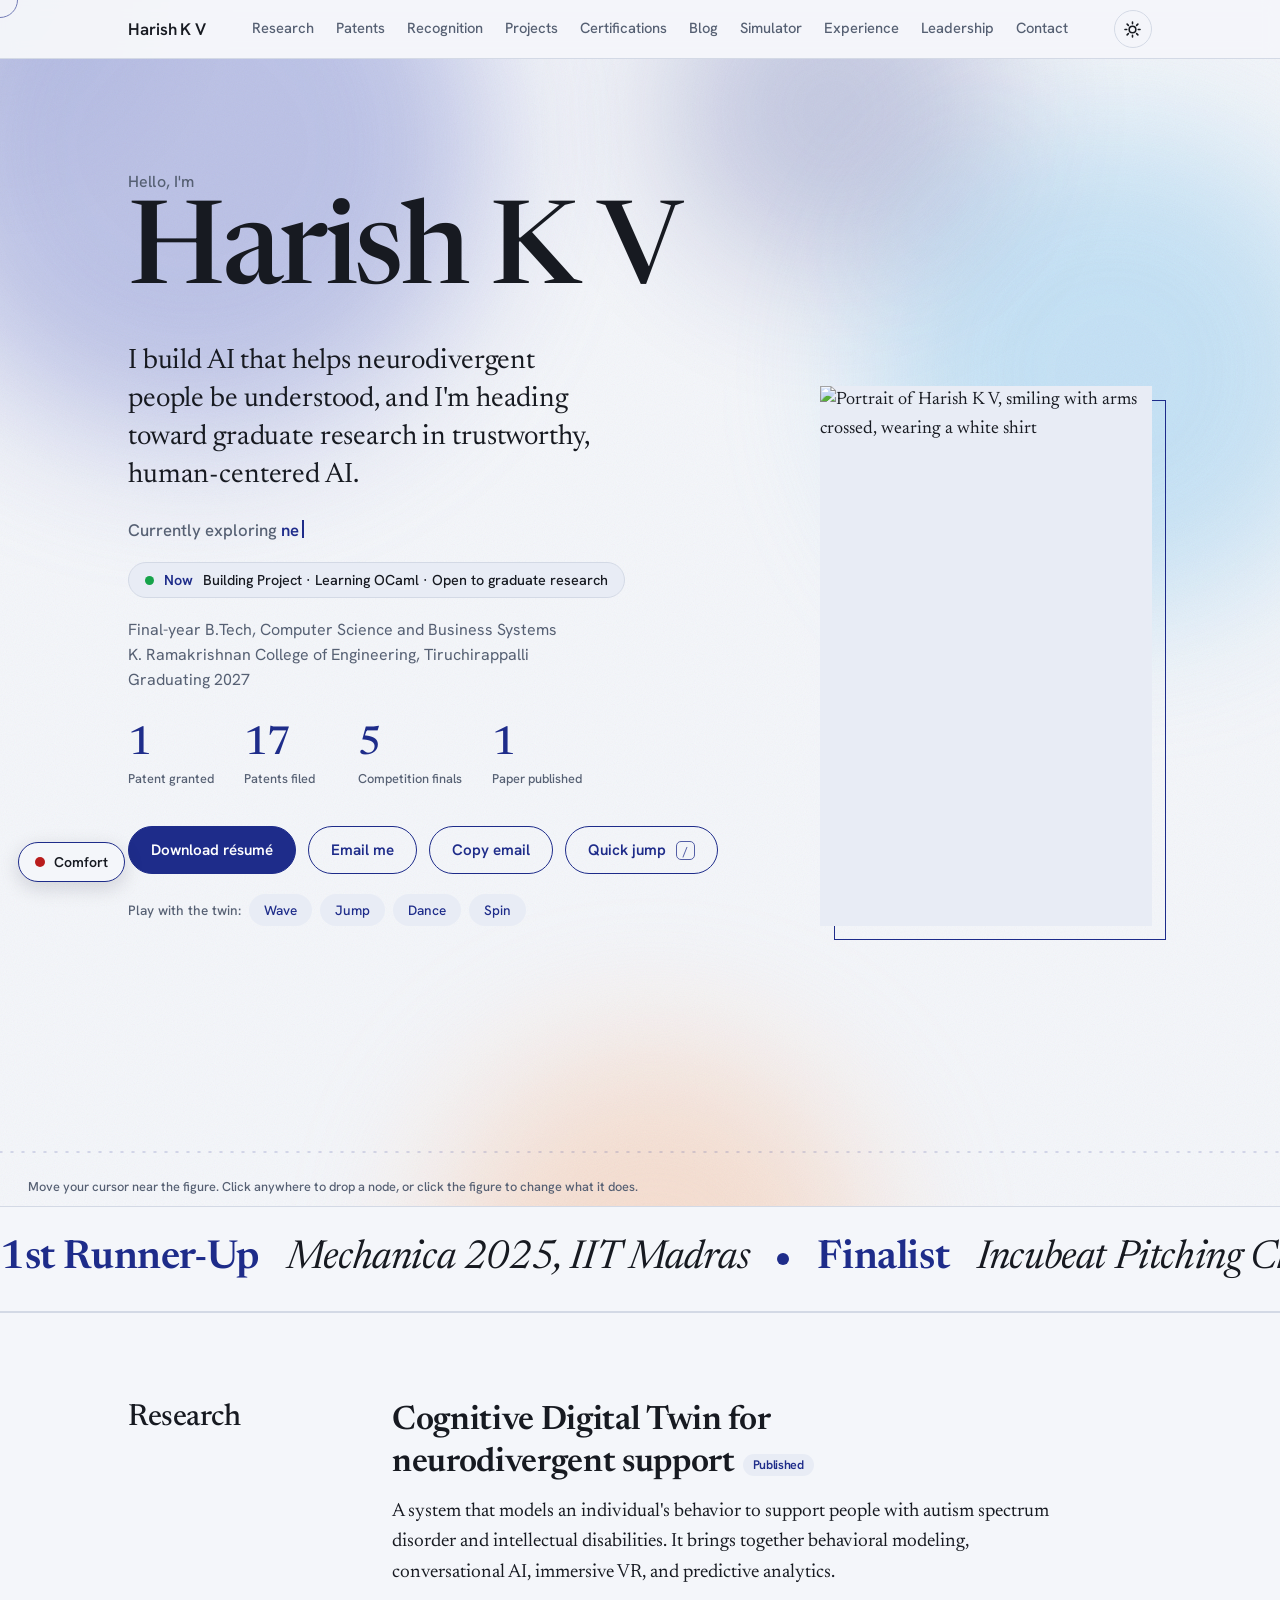
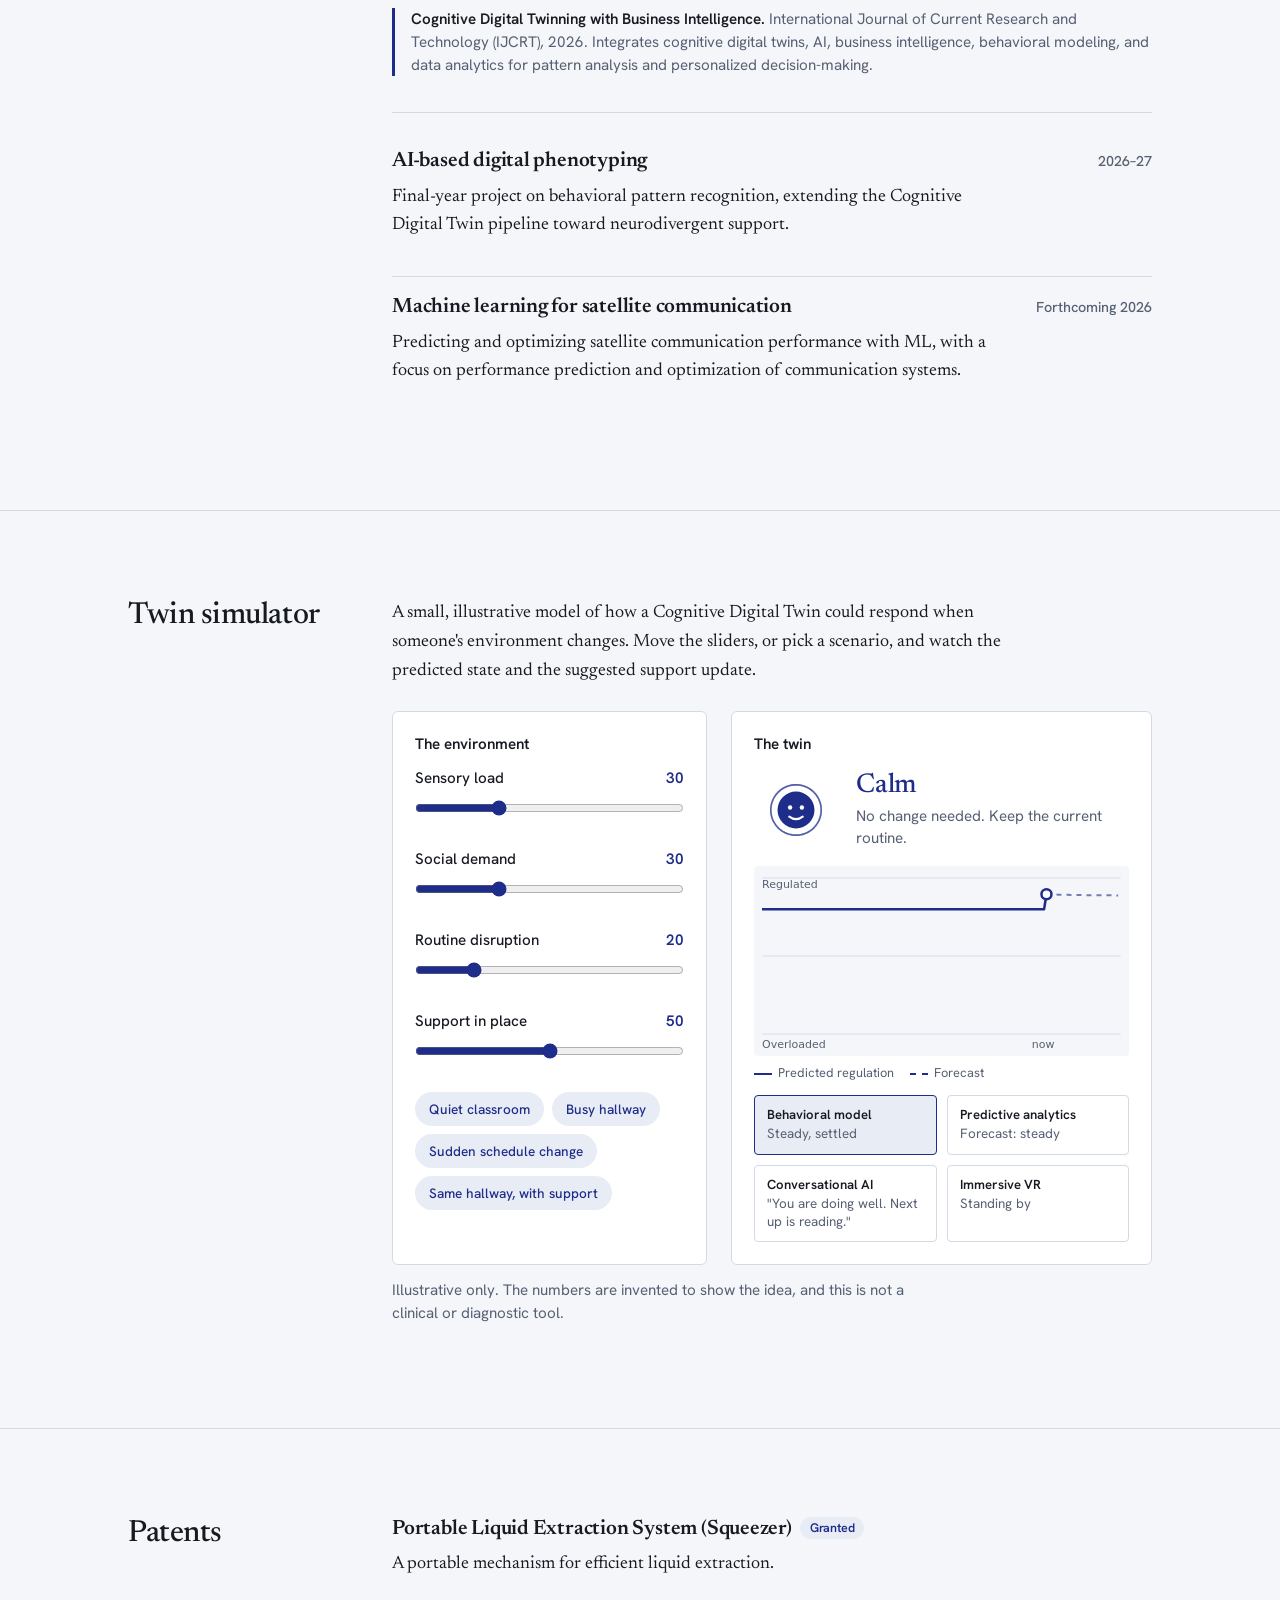
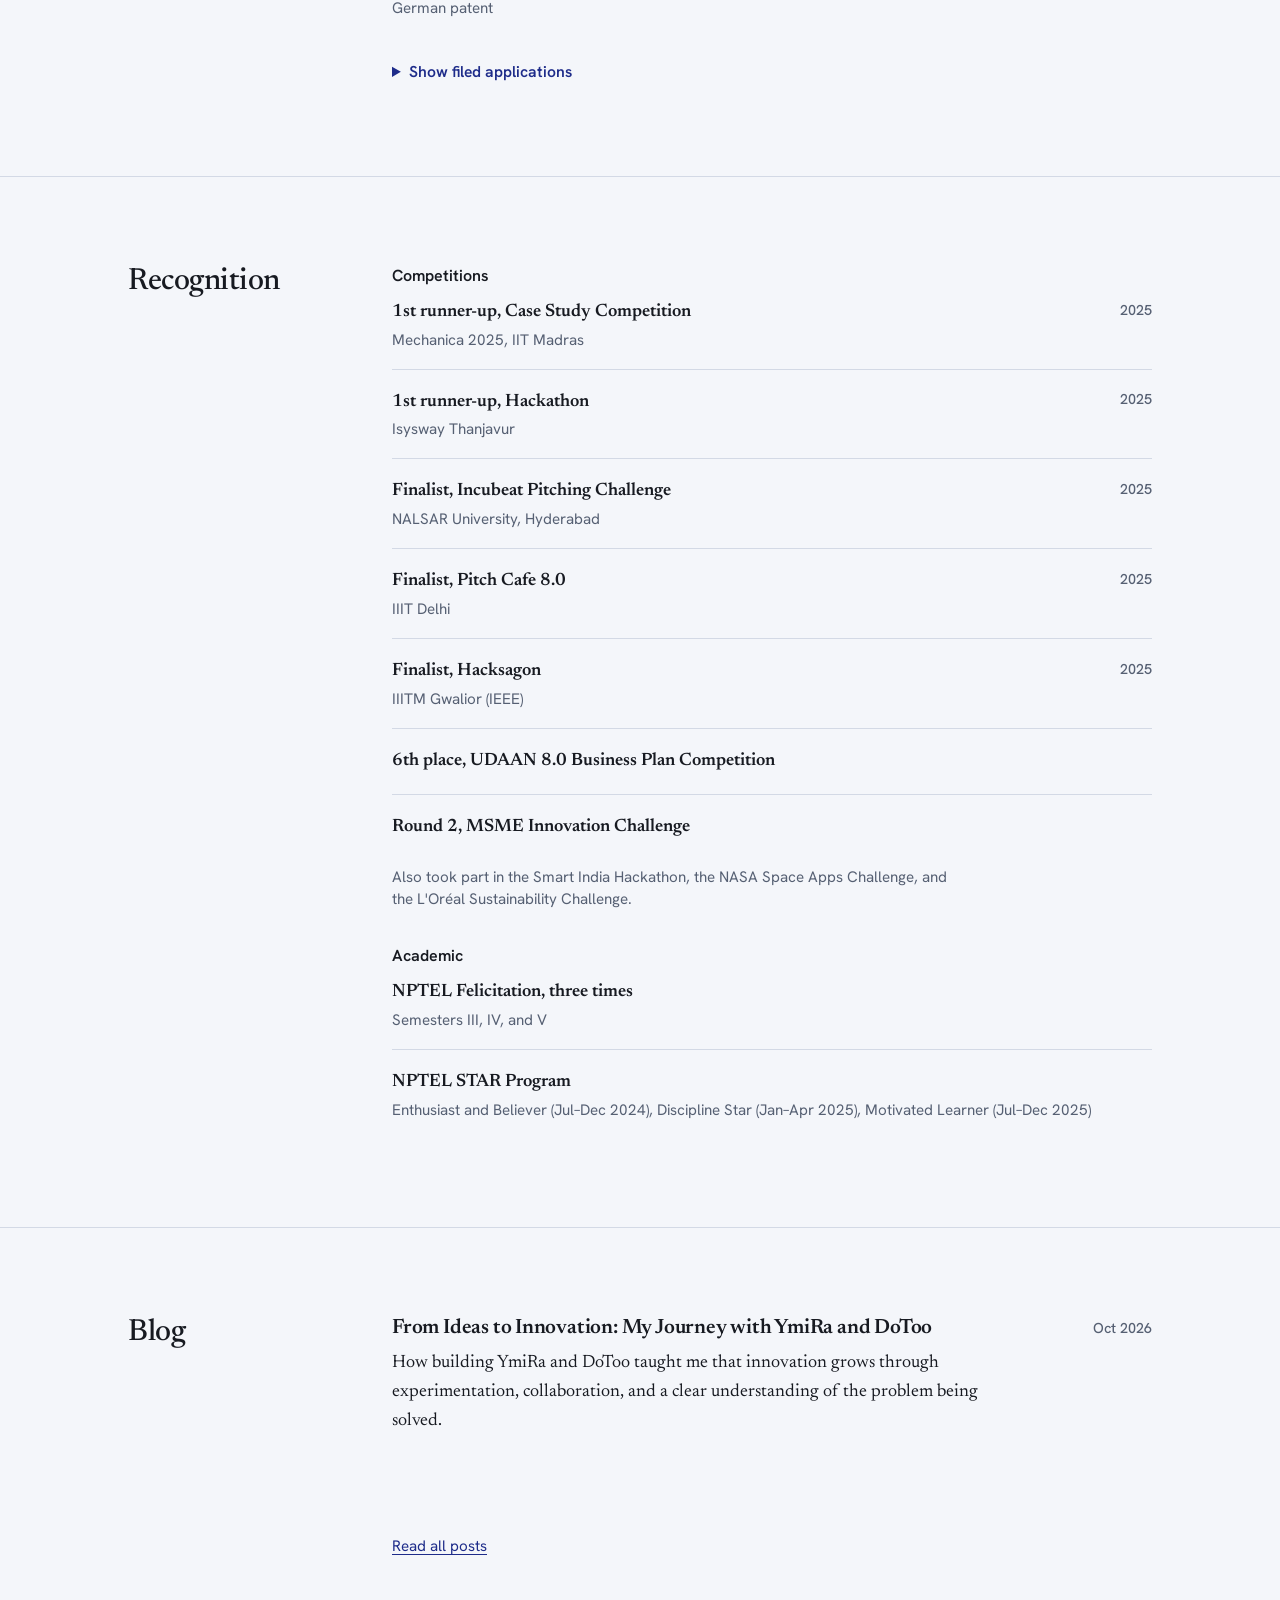
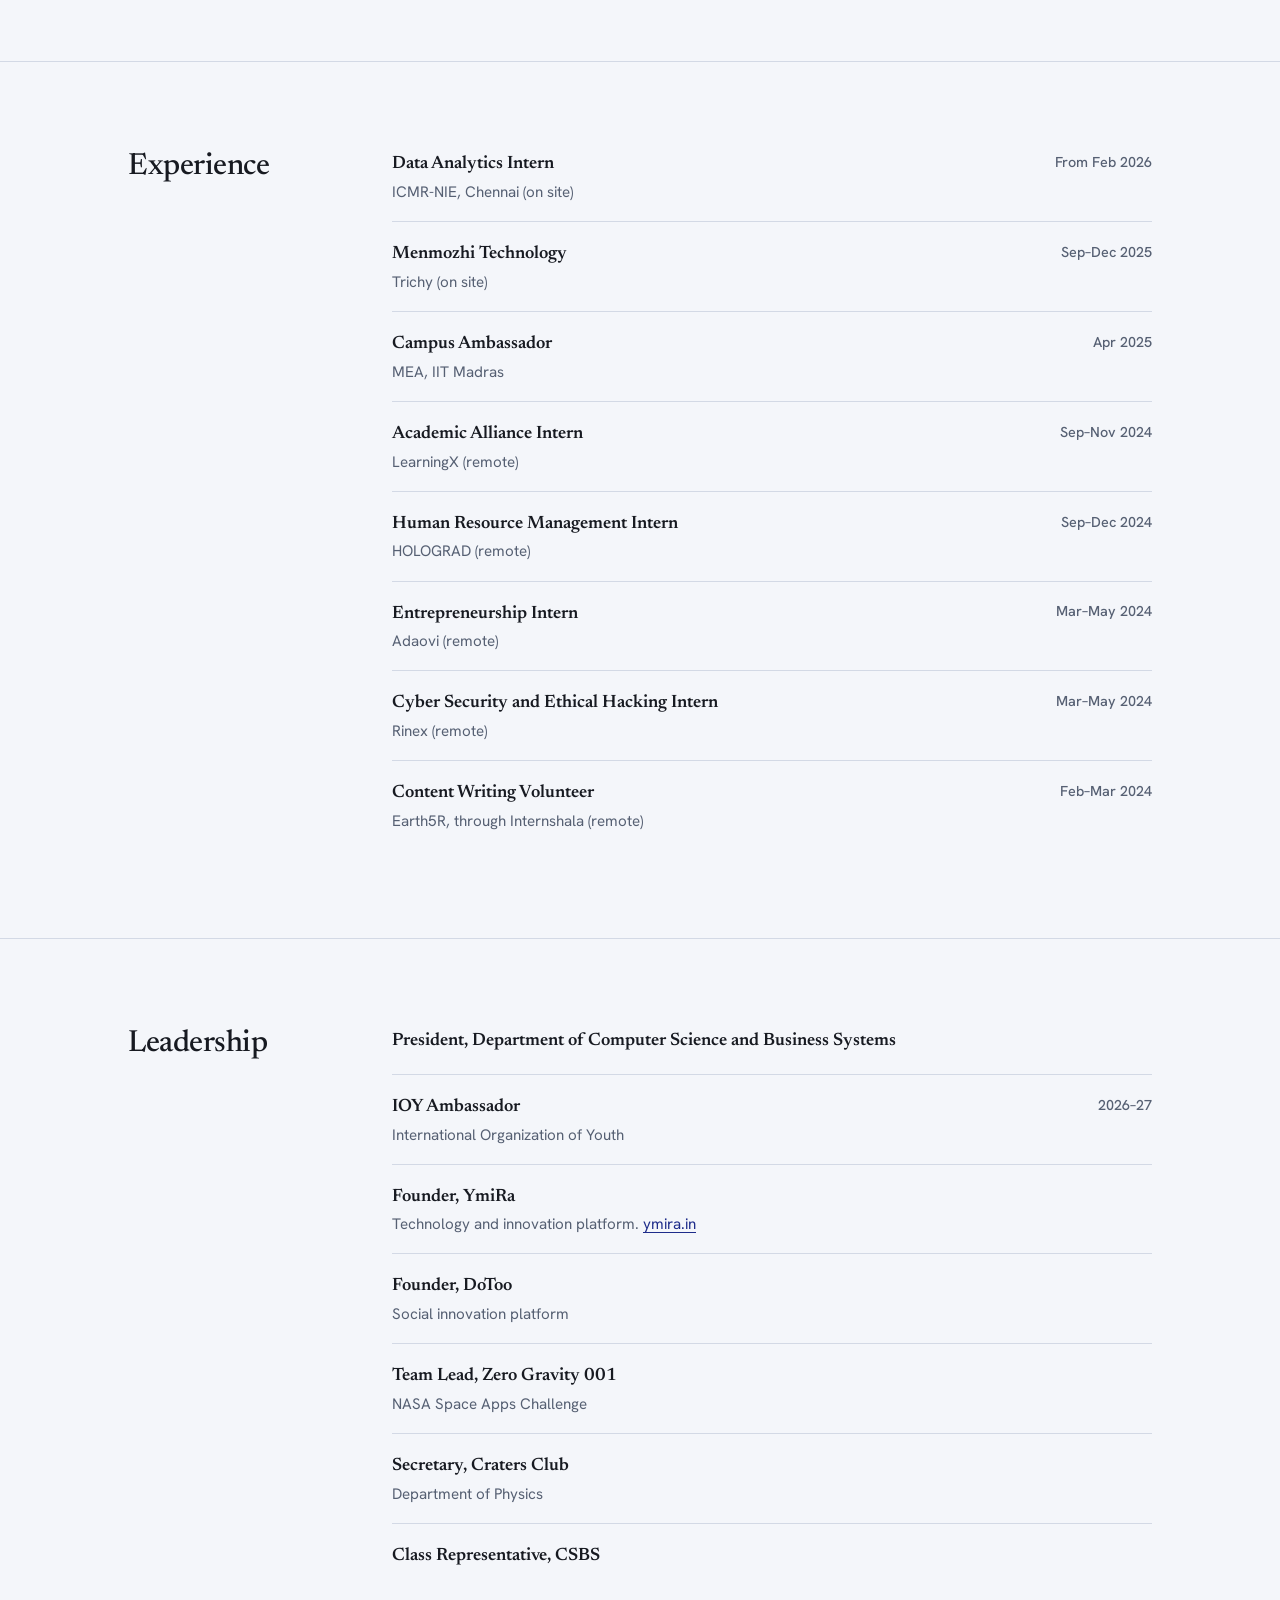
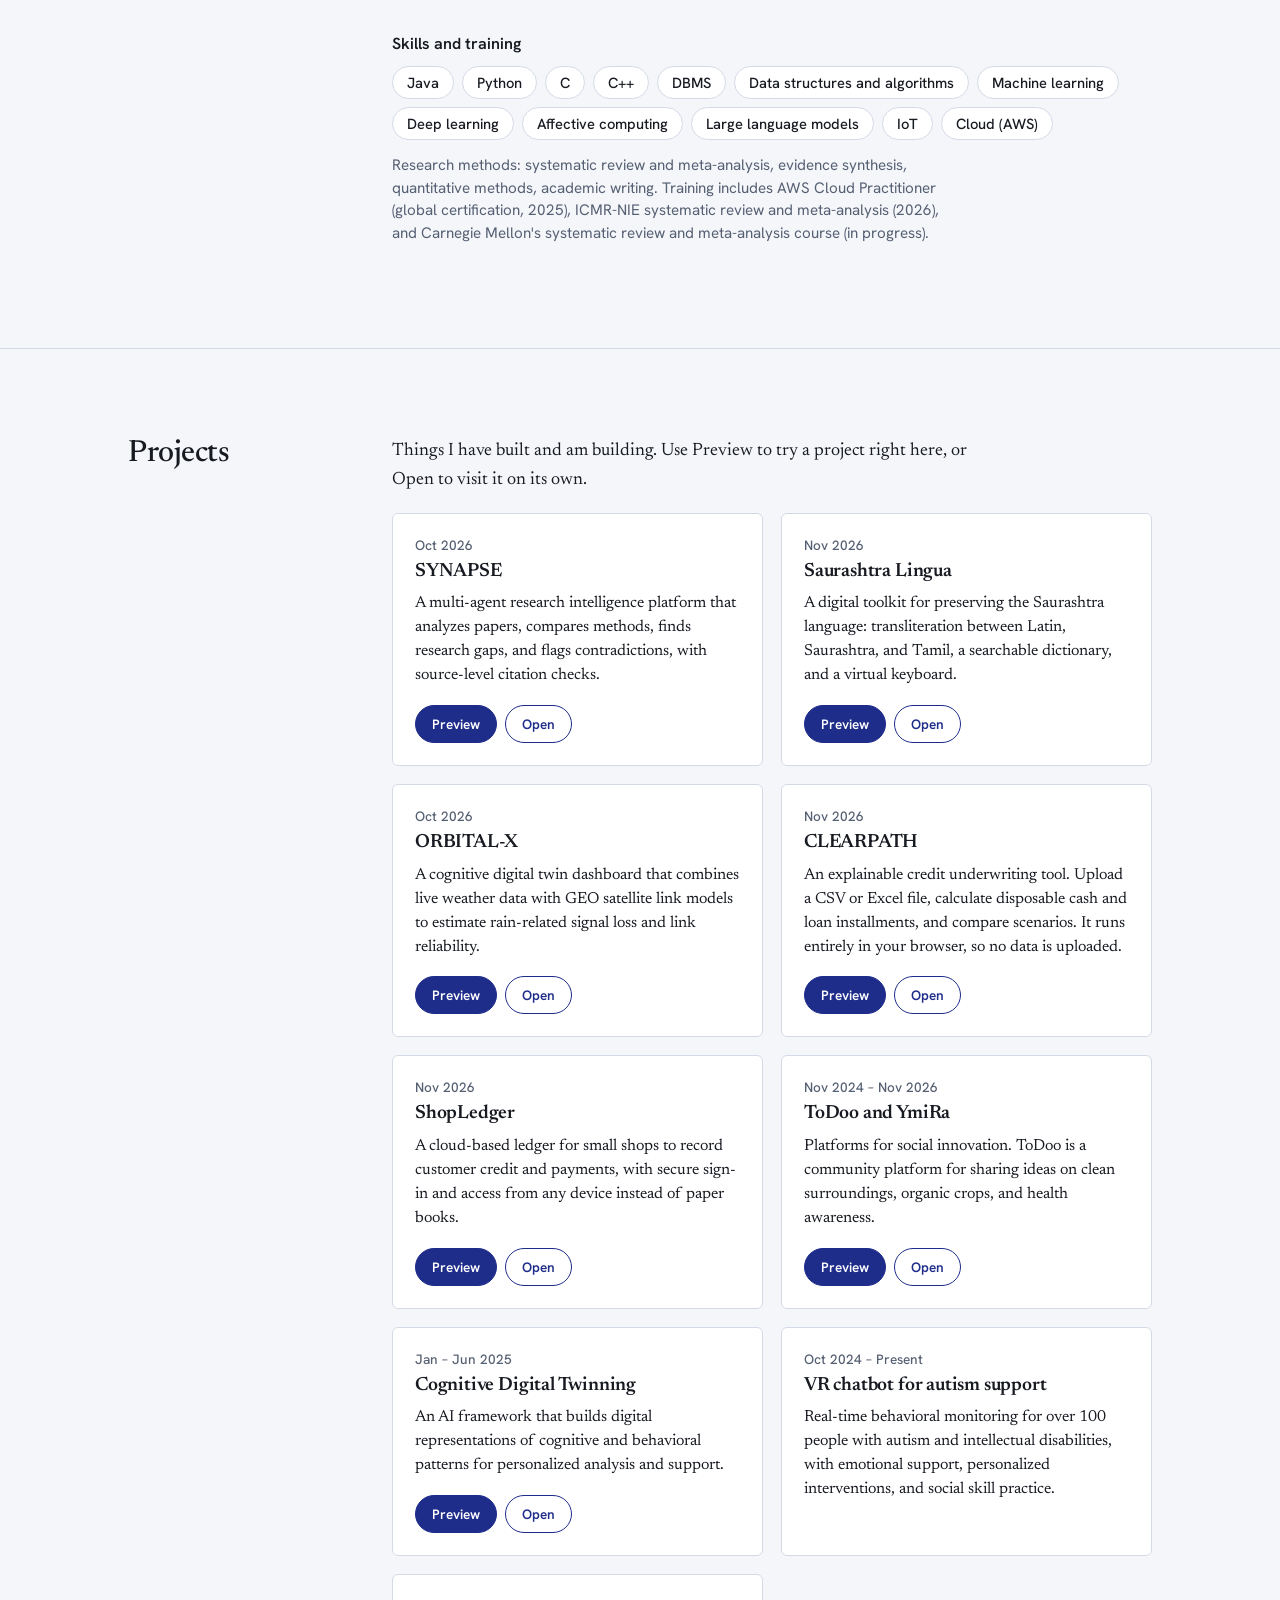
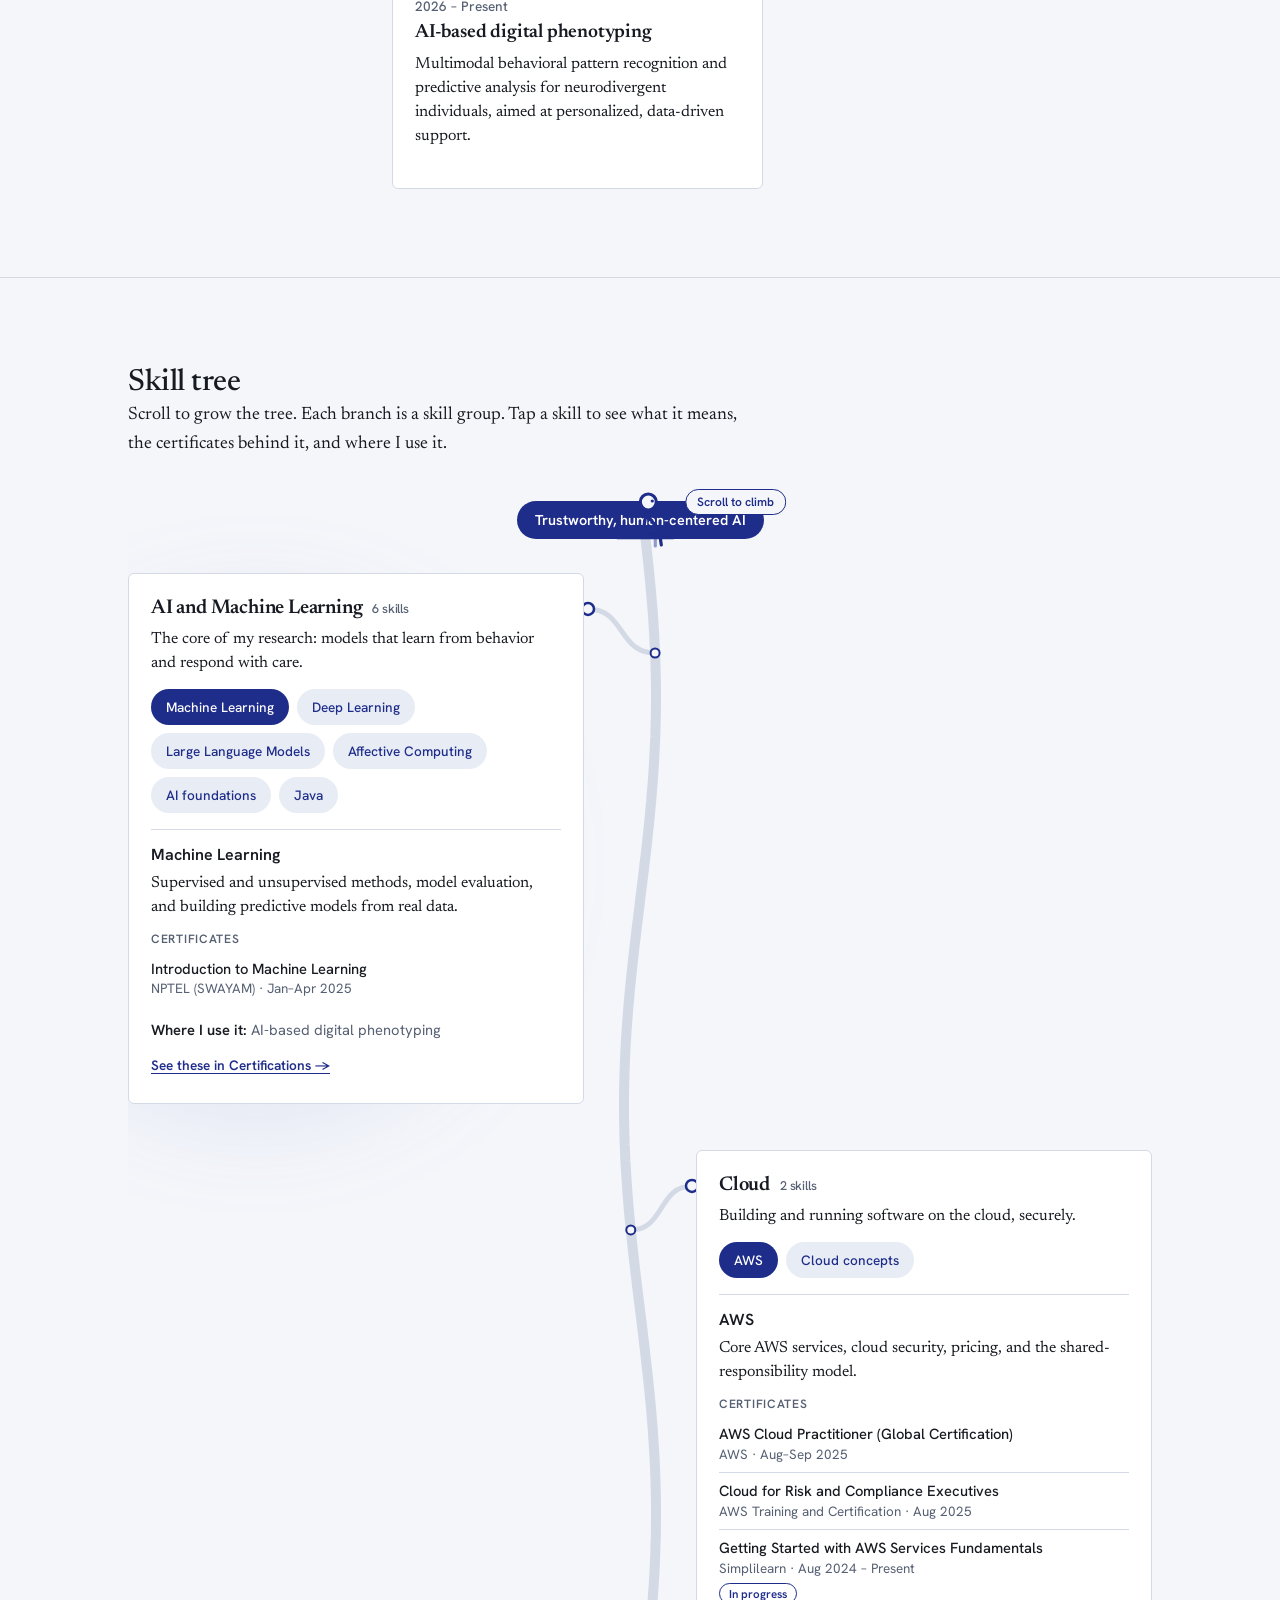
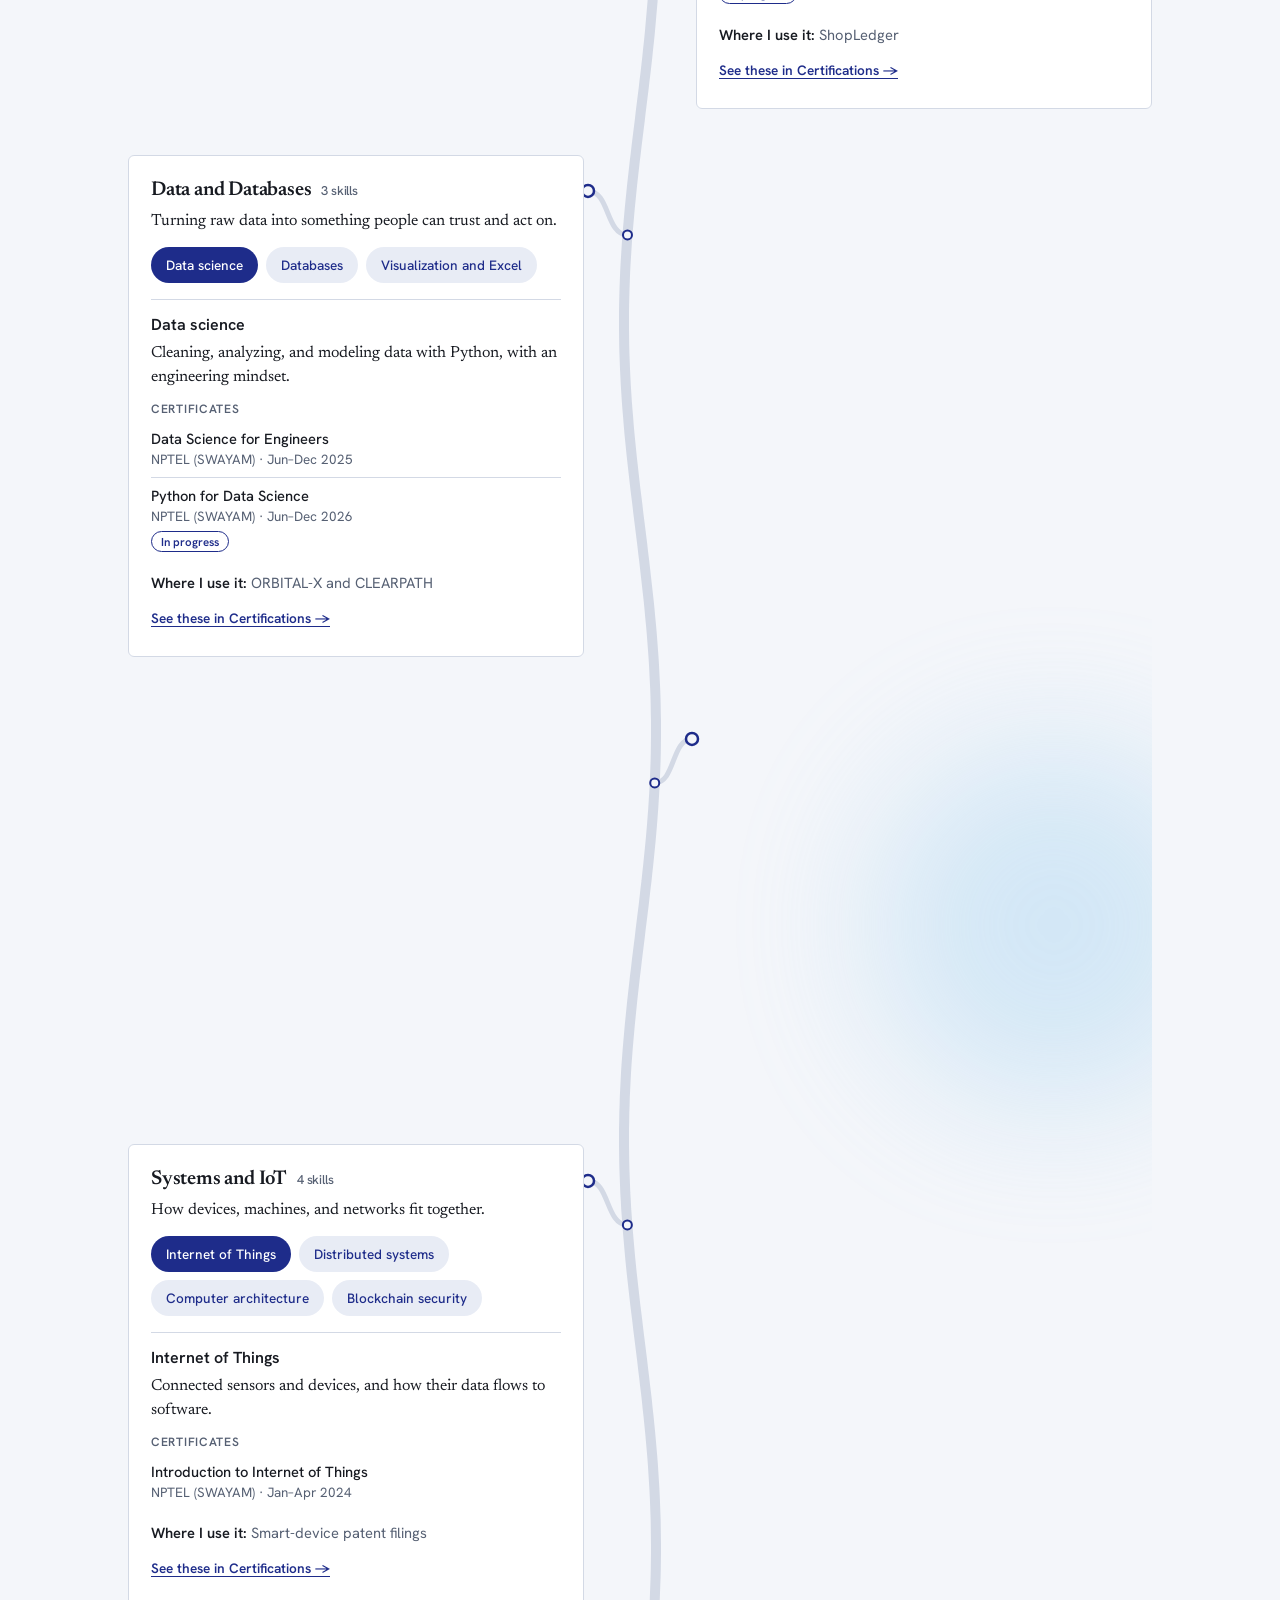
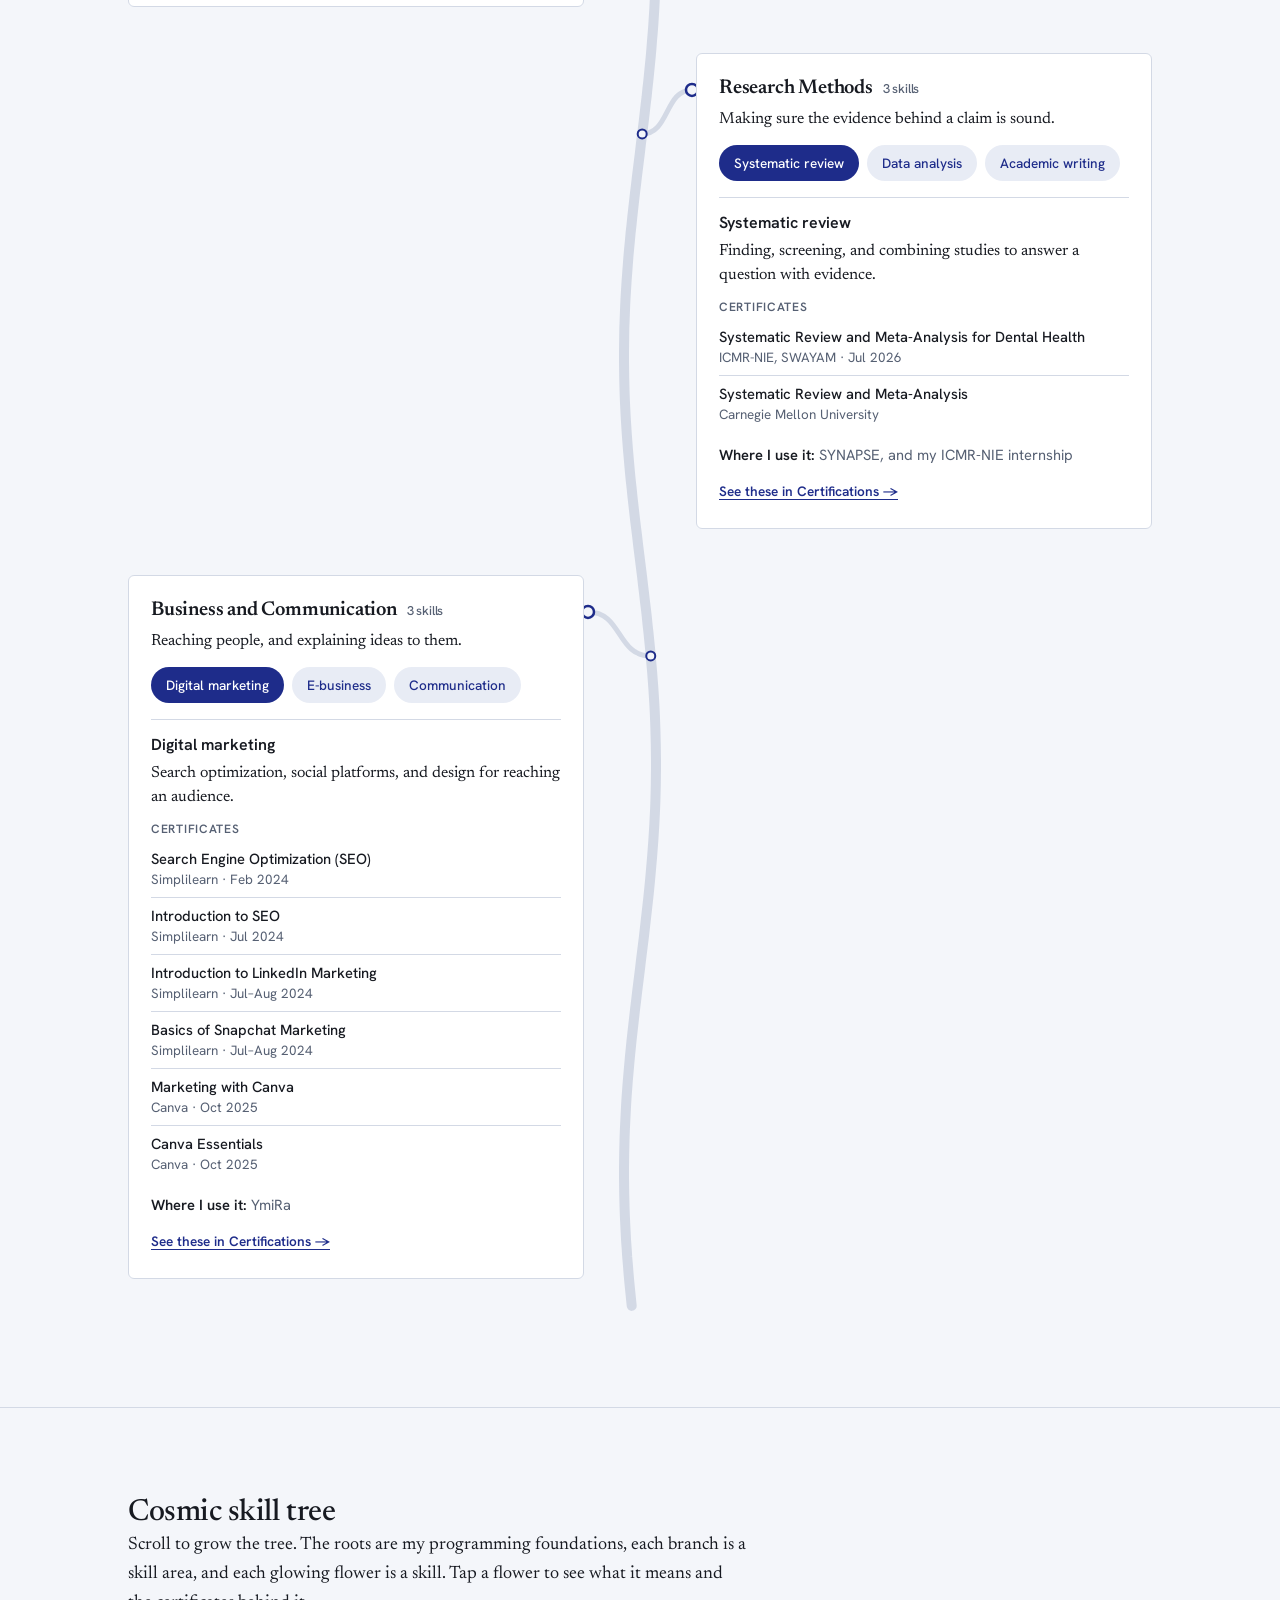
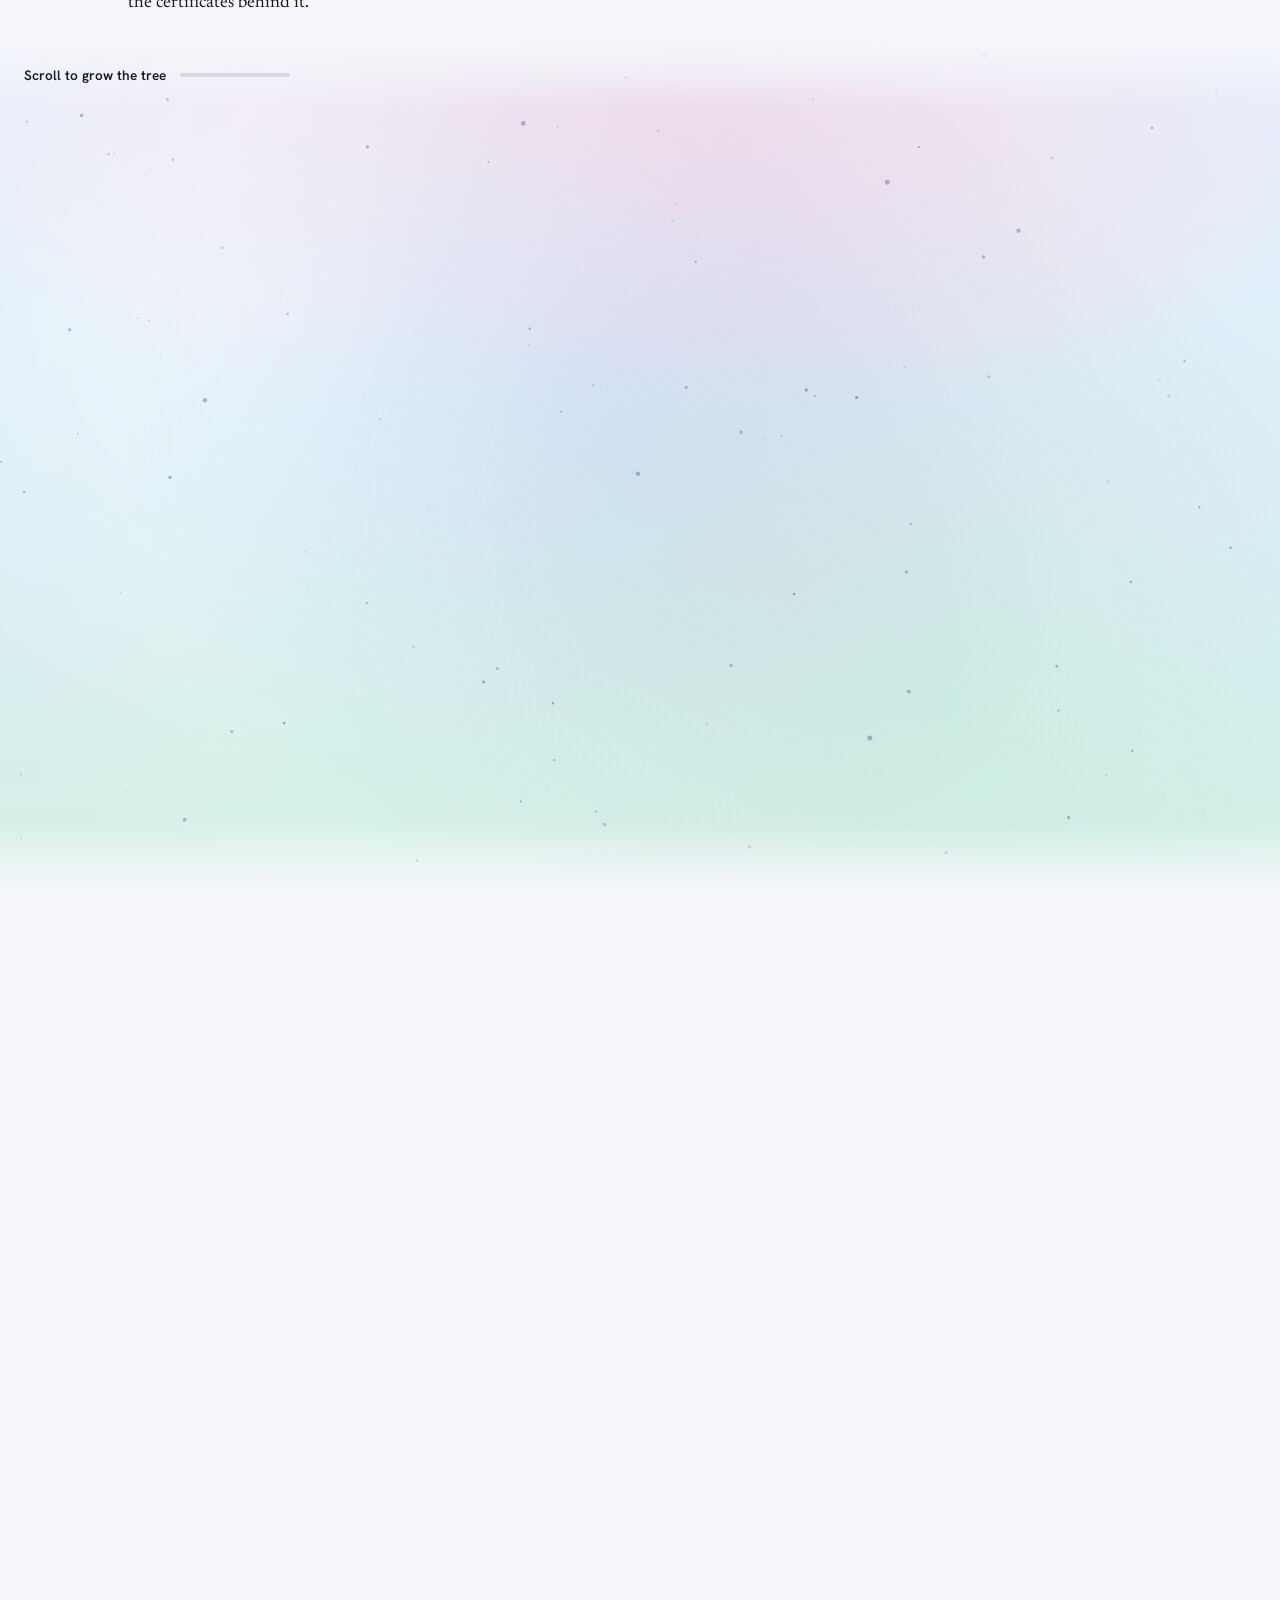
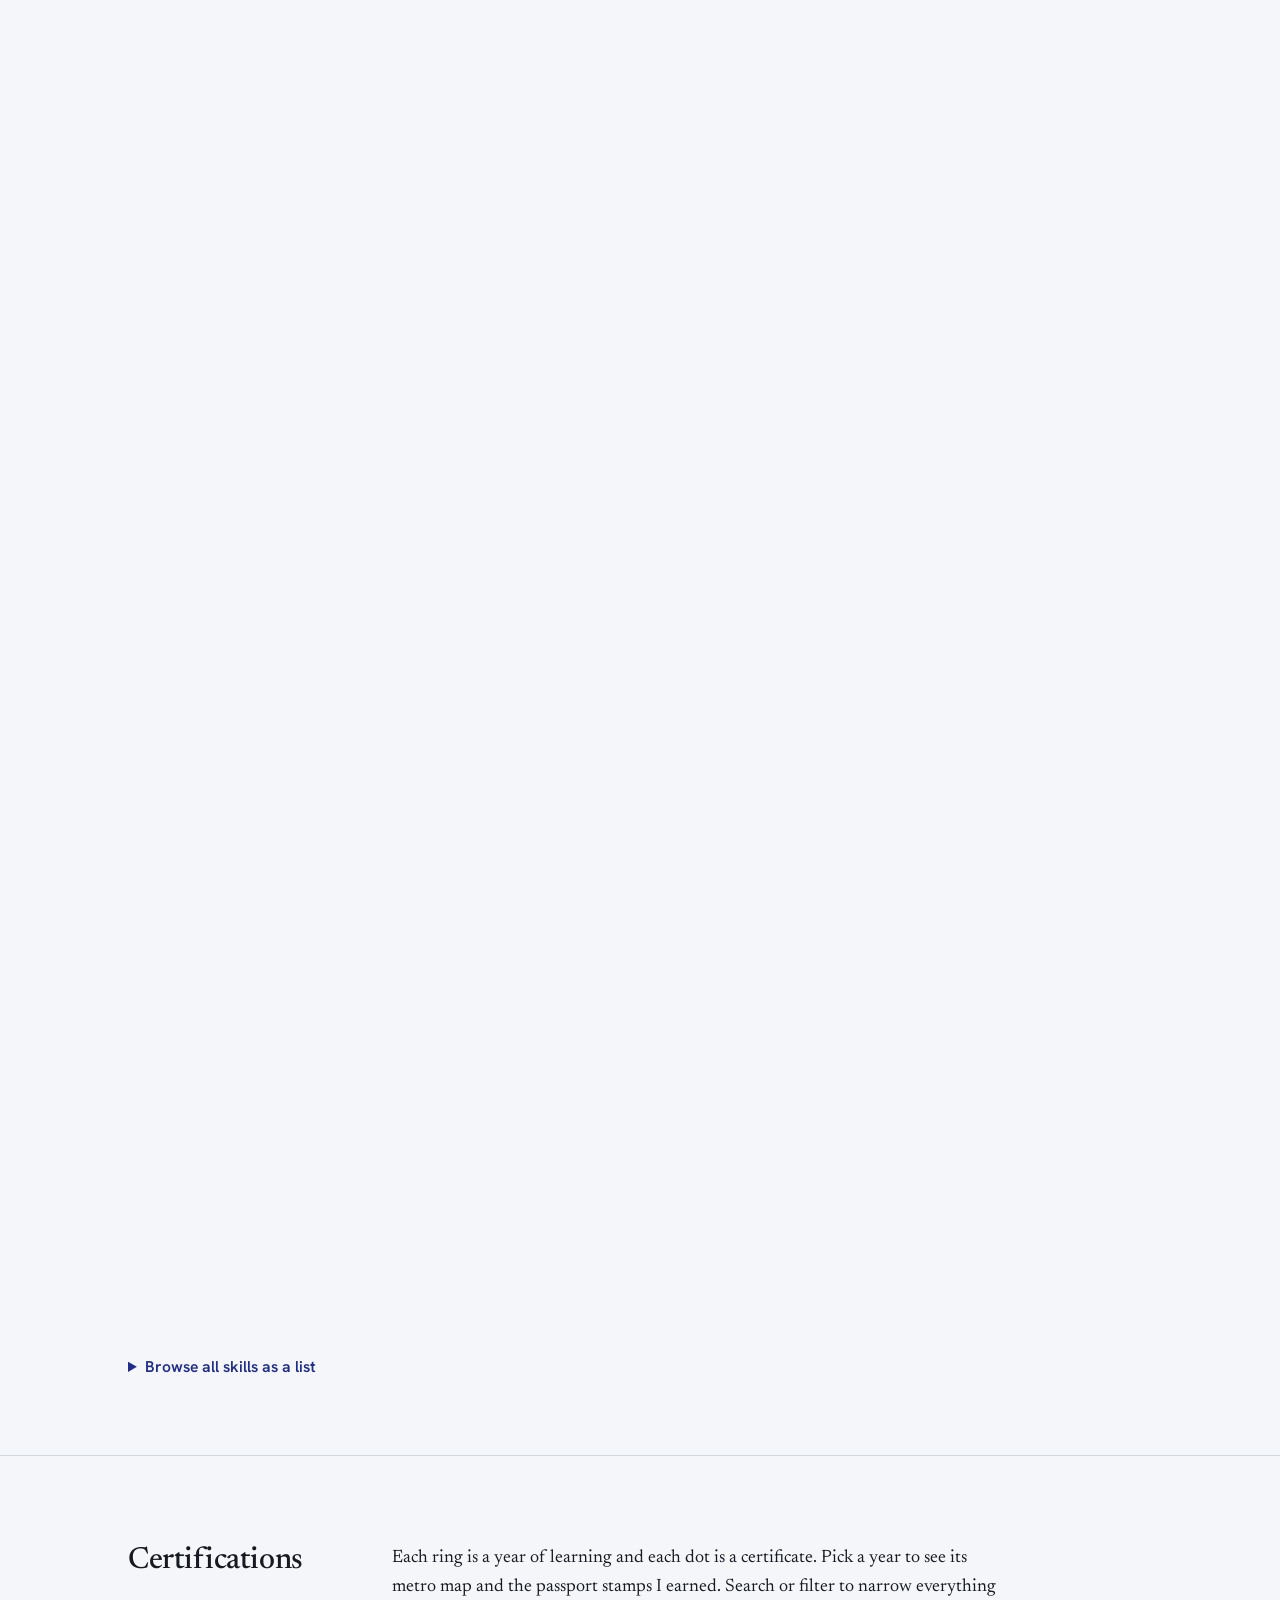
==== commit 4229e27b: "Update HarishKV.html" ====
--- a/HarishKV.html
+++ b/HarishKV.html
@@ -3,6 +3,29 @@
 <head>
 <meta charset="utf-8">
 <meta name="viewport" content="width=device-width, initial-scale=1">
+
+<button type="button" class="cmf-btn" id="cmfBtn" aria-expanded="false" aria-controls="cmfPanel">
+  <span class="cmf-dot" aria-hidden="true"></span><span id="cmfLbl">Comfort</span>
+</button>
+<div class="cmf-panel" id="cmfPanel" role="dialog" aria-label="Comfort settings" hidden>
+  <h3>Comfort</h3>
+  <div class="cmf-read" aria-live="polite">
+    <p>Your twin reads: <b id="cmfState">Calm</b></p>
+    <div class="cmf-meter" aria-hidden="true"><i id="cmfBar"></i></div>
+    <p class="cmf-small">Based only on how you move and scroll here. Nothing is saved or sent.</p>
+  </div>
+  <label class="cmf-row"><input type="checkbox" id="cCalm"><span><b>Calm mode</b><small>No animation or moving effects</small></span></label>
+  <label class="cmf-row"><input type="checkbox" id="cEasy"><span><b>Easy reading</b><small>Clear font, wider spacing</small></span></label>
+  <label class="cmf-row"><input type="checkbox" id="cHc"><span><b>High contrast</b><small>Stronger text and borders</small></span></label>
+  <div class="cmf-size" role="group" aria-label="Text size">
+    <span>Text size</span>
+    <button type="button" data-s="0" aria-pressed="true">A</button>
+    <button type="button" data-s="1" aria-pressed="false">A+</button>
+    <button type="button" data-s="2" aria-pressed="false">A++</button>
+  </div>
+  <button type="button" class="cmf-reset" id="cReset">Reset all</button>
+</div>
+
 <script>
 /* Apply the saved (or system) theme before first paint to avoid a flash */
 try { var t = localStorage.getItem('theme'); if (!t && window.matchMedia && matchMedia('(prefers-color-scheme: dark)').matches) t = 'dark'; if (t) document.documentElement.setAttribute('data-theme', t); } catch (e) {}
@@ -17,6 +40,11 @@
 <meta property="og:image" content="https://harish-kv-0506.github.io/HarishKV-Portfolio-/assets/harish.jpg">
 <meta name="theme-color" content="#F4F6FA">
 <link rel="icon" href="data:image/svg+xml,%3Csvg xmlns='http://www.w3.org/2000/svg' viewBox='0 0 64 64'%3E%3Crect width='64' height='64' rx='12' fill='%231E2C8A'/%3E%3Ctext x='32' y='45' font-family='Georgia,serif' font-size='40' text-anchor='middle' fill='%23fff'%3EH%3C/text%3E%3C/svg%3E">
+
+<script>
+try{var c=JSON.parse(localStorage.getItem('comfort')||'{}'),r=document.documentElement;
+if(c.calm)r.classList.add('calm');if(c.easy)r.classList.add('easy');if(c.hc)r.classList.add('hc');if(c.size)r.classList.add('t'+c.size);}catch(e){}
+</script>
 
 <script>
 /* Decide before first paint whether to play the signature intro. */
@@ -351,6 +379,322 @@
 html[data-theme="dark"] .cx-chips button[aria-pressed="true"],html[data-theme="dark"] .cx-pill.prov{color:#0D1020}
 @media (max-width:820px){.cx-tools{grid-template-columns:1fr 1fr}.cx-tools input{grid-column:1/-1}}
 @media (max-width:520px){.cx-item{grid-template-columns:1fr}}
+
+/* ---------- Skill tree ---------- */
+#skills .tree{position:relative;margin-top:34px;padding:8px 0 40px}
+.tree-bg{position:absolute;inset:0;z-index:0;overflow:hidden;pointer-events:none}
+.tree-bg > i.blob{position:absolute;border-radius:50%;filter:blur(70px);opacity:.38;will-change:top}
+.tree-bg > i.blob:nth-child(1){width:420px;height:420px;left:-8%;top:calc(4% + var(--p,0) * 30%);background:#8E98D6}
+.tree-bg > i.blob:nth-child(2){width:360px;height:360px;right:-8%;top:calc(46% - var(--p,0) * 24%);background:#9ED0F0}
+html[data-theme="dark"] .tree-bg > i.blob{opacity:.16}
+.fly{position:absolute;width:5px;height:5px;border-radius:50%;background:var(--ink);opacity:0;animation:fly var(--d) ease-in-out var(--dl) infinite}
+@keyframes fly{0%,100%{opacity:0;transform:translate(0,0)}50%{opacity:.5;transform:translate(var(--dx),var(--dy))}}
+
+.tree-svg{position:absolute;left:0;top:0;width:100%;height:100%;z-index:1;overflow:visible;pointer-events:none}
+.tk-base{fill:none;stroke:var(--rule);stroke-width:10;stroke-linecap:round;stroke-linejoin:round}
+.tk-lit{fill:none;stroke:var(--ink);stroke-width:5;stroke-linecap:round;stroke-linejoin:round;filter:drop-shadow(0 0 5px rgba(30,44,138,.35))}
+.br-base{fill:none;stroke:var(--rule);stroke-width:5;stroke-linecap:round}
+.br-lit{fill:none;stroke:var(--ink);stroke-width:3;stroke-linecap:round}
+.jt{fill:var(--paper);stroke:var(--ink);stroke-width:2;transition:fill .3s}
+.nd{fill:var(--paper);stroke:var(--ink);stroke-width:2.5;transition:fill .4s}
+.jt.lit,.nd.lit{fill:var(--ink)}
+
+.tree-root{position:relative;z-index:2;display:block;width:max-content;max-width:100%;margin:0 auto 34px;font:600 .9rem var(--sans);color:#fff;background:var(--ink);padding:10px 18px;border-radius:999px}
+html[data-theme="dark"] .tree-root{color:#0D1020}
+
+.limbs{position:relative;z-index:2;display:flex;flex-direction:column;gap:46px}
+.limb{width:calc(50% - 56px);background:#fff;border:1px solid var(--rule);border-radius:6px;padding:22px;transition:opacity .7s ease,transform .7s cubic-bezier(.2,.7,.2,1),border-color .25s}
+.limb.right{margin-left:auto}
+.limb:hover{border-color:var(--ink)}
+.js .limb{opacity:0;transform:translateY(26px)}
+.js .limb.lit{opacity:1;transform:none}
+html[data-theme="dark"] .limb{background:#141935}
+.limb h3{display:flex;align-items:baseline;gap:10px;font-size:1.25rem;margin:0 0 .3em}
+.limb-n{font:500 .8rem var(--sans);color:var(--slate)}
+.limb-sum{font-size:1rem;line-height:1.5;margin:0 0 14px;max-width:none}
+.limb-nodes{display:flex;flex-wrap:wrap;gap:8px}
+.sk{font:500 .85rem var(--sans);color:var(--ink);background:var(--wash);border:1px solid transparent;border-radius:999px;padding:8px 14px;cursor:pointer;transition:background .2s,color .2s,border-color .2s}
+.sk:hover{border-color:var(--ink)}
+.sk[aria-pressed="true"]{background:var(--ink);color:#fff}
+html[data-theme="dark"] .sk[aria-pressed="true"]{color:#0D1020}
+.sk-panel{margin-top:16px;padding-top:14px;border-top:1px solid var(--rule)}
+.sk-panel h4{font:600 1rem var(--sans);margin:0 0 6px}
+.sk-txt{font-size:1rem;line-height:1.5;margin:0 0 12px;max-width:none}
+.sk-lab{font:600 .75rem var(--sans);letter-spacing:.06em;text-transform:uppercase;color:var(--slate);margin:0 0 4px}
+.sk-certs{list-style:none;margin:0 0 12px;padding:0}
+.sk-certs li{padding:8px 0;border-top:1px solid var(--rule);font:500 .92rem/1.35 var(--sans)}
+.sk-certs li:first-child{border-top:0}
+.sk-certs li span{display:block;font-weight:400;font-size:.84rem;color:var(--slate);margin-top:2px}
+.sk-certs li em{display:inline-block;font:600 .72rem var(--sans);font-style:normal;color:var(--ink);border:1px solid var(--ink);border-radius:999px;padding:2px 9px;margin-top:5px}
+.sk-used{font:400 .92rem/1.45 var(--sans);color:var(--slate);margin:0 0 12px;max-width:none}
+.sk-used b{color:var(--graphite);font-weight:600}
+.limb-see{font:600 .85rem var(--sans);color:var(--ink);background:none;border:0;padding:4px 0;cursor:pointer;text-decoration:underline;text-underline-offset:.2em}
+.limb-see:hover{color:var(--ink-deep)}
+
+.tree-twin{position:absolute;left:0;top:0;z-index:3;pointer-events:none;will-change:transform}
+.tw-in{position:relative;width:64px;transform:translate(-50%,-80%)}
+.tw{display:block;overflow:visible}
+.tw path,.tw circle{fill:none;stroke:var(--ink);stroke-width:3.2;stroke-linecap:round;stroke-linejoin:round}
+.tw .tw-stub{stroke-width:4.5}
+.tw .hd{fill:var(--paper)}
+.tw .ey{fill:var(--ink);stroke:none}
+.tw .s2{opacity:.45}
+.tw-b{animation:twBob 3.6s ease-in-out infinite}
+@keyframes twBob{50%{transform:translateY(-2px)}}
+.shin{animation:swing 2.4s ease-in-out infinite}
+.shin.s2{animation-delay:-1.2s}
+@keyframes swing{0%,100%{transform:rotate(14deg)}50%{transform:rotate(-12deg)}}
+.tw-tag{position:absolute;left:72px;top:8px;white-space:nowrap;font:600 .75rem var(--sans);color:var(--ink);background:var(--paper);border:1px solid var(--ink);border-radius:999px;padding:4px 11px}
+
+@media (max-width:820px){
+  .limb{width:auto;margin-left:46px}
+  .limb.right{margin-left:46px}
+  .tree-root{margin-left:0;margin-right:0}
+  .tw-tag{display:none}
+}
+@media (prefers-reduced-motion:reduce){
+  .js .limb{opacity:1;transform:none;transition:none}
+  .tw-b,.shin,.fly{animation:none}
+  .tree-twin{display:none}
+}
+
+/* ---------- Hero upgrade ---------- */
+.eyebrow{font:500 1rem var(--sans);color:var(--slate);margin:0 0 .6em;letter-spacing:.01em}
+.roll{font:500 1.05rem var(--sans);color:var(--slate);margin:-.4em 0 1em;min-height:1.6em;white-space:nowrap}
+.roll b{color:var(--ink);font-weight:600}
+.caret{display:inline-block;width:2px;height:1.05em;background:var(--ink);margin-left:3px;vertical-align:-.15em;animation:blink 1s steps(1) infinite}
+@keyframes blink{50%{opacity:0}}
+.now{display:inline-flex;align-items:center;flex-wrap:wrap;gap:4px 10px;font:500 .9rem var(--sans);background:var(--wash);border:1px solid var(--rule);border-radius:999px;padding:8px 16px;margin:0 0 1.4em;max-width:100%}
+.now b{color:var(--ink);font-weight:600}
+.now .dot{width:9px;height:9px;border-radius:50%;background:#16A34A;box-shadow:0 0 0 0 rgba(22,163,74,.55);animation:ping 2s infinite}
+@keyframes ping{70%{box-shadow:0 0 0 9px rgba(22,163,74,0)}100%{box-shadow:0 0 0 0 rgba(22,163,74,0)}}
+.stats{list-style:none;display:flex;flex-wrap:wrap;gap:10px 30px;margin:0 0 1.8em;padding:0}
+.stats li{min-width:84px}
+.stats b{display:block;font:500 clamp(1.8rem,3.4vw,2.5rem)/1 var(--serif);color:var(--ink);letter-spacing:-.02em}
+.stats span{font:500 .8rem var(--sans);color:var(--slate)}
+.btn.line{font-family:var(--sans);background:transparent;cursor:pointer}
+button.btn.line:hover{background:var(--ink);color:#fff}
+.btn kbd,.pal-foot kbd{font:600 .72rem var(--sans);border:1px solid currentColor;border-radius:5px;padding:1px 6px;margin-left:6px;opacity:.75}
+.twin-ctl{display:flex;flex-wrap:wrap;align-items:center;gap:8px;margin-top:20px;font:500 .85rem var(--sans);color:var(--slate)}
+.twin-ctl button{font:500 .85rem var(--sans);color:var(--ink);background:var(--wash);border:1px solid transparent;border-radius:999px;padding:6px 14px;cursor:pointer;transition:background .2s,color .2s}
+.twin-ctl button:hover{background:var(--ink);color:#fff}
+
+dialog#pal{width:min(560px,92vw);margin:12vh auto auto;padding:0;border:1px solid var(--rule);border-radius:12px;background:var(--paper);color:var(--graphite);overflow:hidden;box-shadow:0 24px 60px rgba(13,16,32,.3)}
+dialog#pal::backdrop{background:rgba(13,16,32,.55);-webkit-backdrop-filter:blur(3px);backdrop-filter:blur(3px)}
+#palQ{width:100%;border:0;border-bottom:1px solid var(--rule);background:transparent;color:inherit;font:500 1.05rem var(--sans);padding:18px 20px;outline:none}
+#palList{list-style:none;margin:0;padding:8px;max-height:46vh;overflow:auto}
+#palList li{display:flex;justify-content:space-between;gap:12px;font:500 .95rem var(--sans);padding:11px 12px;border-radius:8px;cursor:pointer}
+#palList li span{font-size:.75rem;color:var(--slate)}
+#palList li.on{background:var(--ink);color:#fff}
+#palList li.on span{color:#fff;opacity:.8}
+.pal-empty{cursor:default!important;color:var(--slate)}
+.pal-foot{margin:0;padding:10px 20px;border-top:1px solid var(--rule);font:400 .78rem var(--sans);color:var(--slate);max-width:none}
+.toast{position:fixed;left:50%;bottom:28px;transform:translate(-50%,20px);background:var(--ink);color:#fff;font:600 .9rem var(--sans);padding:11px 20px;border-radius:999px;opacity:0;pointer-events:none;transition:opacity .3s,transform .3s;z-index:120}
+.toast.show{opacity:1;transform:translate(-50%,0)}
+html[data-theme="dark"] .toast,html[data-theme="dark"] #palList li.on,html[data-theme="dark"] .twin-ctl button:hover,html[data-theme="dark"] button.btn.line:hover{color:#0D1020}
+html[data-theme="dark"] #palList li.on span{color:#0D1020}
+@media (max-width:520px){.roll{white-space:normal}.twin-ctl span{width:100%}}
+@media (prefers-reduced-motion:reduce){.caret,.now .dot{animation:none}}
+
+/* ---------- Comfort panel ---------- */
+.cmf-btn{position:fixed;left:18px;bottom:18px;z-index:95;display:inline-flex;align-items:center;gap:9px;font:600 .88rem var(--sans);color:var(--graphite);background:var(--paper);border:1.5px solid var(--ink);border-radius:999px;padding:10px 16px;cursor:pointer;box-shadow:0 6px 20px rgba(13,16,32,.15)}
+.cmf-btn:hover{background:var(--wash)}
+.cmf-dot{width:10px;height:10px;border-radius:50%;background:#16A34A;transition:background .6s}
+.cmf-btn.nudge{animation:cmfPulse 1.2s ease-in-out 4}
+@keyframes cmfPulse{50%{transform:scale(1.07);box-shadow:0 0 0 8px rgba(30,44,138,.18)}}
+.cmf-panel{position:fixed;left:18px;bottom:68px;z-index:96;width:min(320px,calc(100vw - 36px));background:var(--paper);color:var(--graphite);border:1px solid var(--rule);border-radius:12px;padding:18px;box-shadow:0 24px 60px rgba(13,16,32,.28)}
+.cmf-panel[hidden]{display:none}
+.cmf-panel h3{font:600 1.05rem var(--sans);margin:0 0 12px;letter-spacing:0}
+.cmf-read{background:var(--wash);border-radius:8px;padding:12px;margin:0 0 12px}
+.cmf-read p{margin:0;max-width:none;font:500 .88rem var(--sans)}
+.cmf-read b{color:var(--ink)}
+.cmf-small{font:400 .74rem/1.4 var(--sans)!important;color:var(--slate);margin-top:8px!important}
+.cmf-meter{height:6px;background:var(--rule);border-radius:3px;margin-top:8px;overflow:hidden}
+.cmf-meter i{display:block;height:100%;width:10%;background:var(--ink);border-radius:3px;transition:width .5s,background .5s}
+.cmf-row{display:flex;align-items:flex-start;gap:10px;padding:10px 0;border-top:1px solid var(--rule);cursor:pointer}
+.cmf-row input{accent-color:var(--ink);width:18px;height:18px;margin-top:2px;flex:none}
+.cmf-row b{display:block;font:600 .9rem var(--sans)}
+.cmf-row small{display:block;font:400 .8rem var(--sans);color:var(--slate)}
+.cmf-size{display:flex;align-items:center;gap:8px;padding:10px 0;border-top:1px solid var(--rule);font:600 .9rem var(--sans)}
+.cmf-size span{flex:1}
+.cmf-size button{font:600 .85rem var(--sans);color:var(--ink);background:var(--wash);border:1px solid transparent;border-radius:8px;padding:6px 12px;cursor:pointer}
+.cmf-size button[aria-pressed="true"]{background:var(--ink);color:#fff}
+.cmf-reset{font:600 .82rem var(--sans);color:var(--ink);background:none;border:0;text-decoration:underline;text-underline-offset:.2em;cursor:pointer;padding:6px 0 0}
+html[data-theme="dark"] .cmf-size button[aria-pressed="true"]{color:#0D1020}
+
+/* Text size */
+html.t1{font-size:112.5%}
+html.t2{font-size:125%}
+
+/* Easy reading */
+html.easy body,html.easy button,html.easy input,html.easy select{font-family:Verdana,Tahoma,"Segoe UI",sans-serif!important}
+html.easy *{font-family:Verdana,Tahoma,"Segoe UI",sans-serif!important}
+html.easy body{letter-spacing:.025em;word-spacing:.1em;line-height:1.8}
+html.easy h1,html.easy h2,html.easy h3{letter-spacing:0}
+
+/* High contrast */
+html.hc{--paper:#fff;--wash:#E4E8F5;--graphite:#000;--slate:#1F2433;--rule:#000;--ink:#0A1470;--ink-deep:#050B4A}
+html[data-theme="dark"].hc{--paper:#000;--wash:#1A1F3F;--graphite:#fff;--slate:#E6E9F5;--rule:#fff;--ink:#A9B7FF;--ink-deep:#CBD4FF}
+
+/* Calm mode */
+html.calm *,html.calm *::before,html.calm *::after{animation:none!important;transition:none!important;scroll-behavior:auto!important}
+html.calm #intro,html.calm #twin,html.calm .twin-hint,html.calm .twin-ctl,html.calm .aurora,html.calm #glow,html.calm #cring,html.calm .tree-twin,html.calm .fly{display:none!important}
+html.calm.intro-lock body{overflow:auto!important}
+html.calm .rise,html.calm .rv,html.calm h1 .ch,html.calm .limb{opacity:1!important;transform:none!important}
+html.calm .portrait img,html.calm .btn{transform:none!important}
+html.calm .portrait::after{display:none}
+html.calm .ribbon{display:none}
+
+/* ---------- Certifications: learning rings, metro map, passport ---------- */
+.lr .cv{--k:var(--c)}
+html[data-theme="dark"] .lr .cv{--k:var(--cd)}
+.lr-tools{grid-template-columns:minmax(0,1.6fr) repeat(2,minmax(0,1fr))}
+.lr-top{display:grid;grid-template-columns:minmax(0,380px) minmax(0,1fr);gap:clamp(20px,4vw,44px);align-items:center;margin:22px 0}
+
+/* rings */
+.lr-ringwrap svg{display:block;width:100%;height:auto;overflow:visible}
+.rsp{stroke:var(--rule);stroke-width:1;stroke-dasharray:2 5;fill:none}
+.rmo{font:600 11px var(--sans);fill:var(--slate);text-anchor:middle;dominant-baseline:central;pointer-events:none}
+.ring{fill:none;stroke:var(--rule);stroke-width:2.5;stroke-linecap:round;stroke-dasharray:1;stroke-dashoffset:0;transition:stroke .3s,stroke-width .3s,stroke-dashoffset 1.5s cubic-bezier(.4,.1,.5,.95)}
+.ring.sel{stroke:var(--ink);stroke-width:3.5}
+.lr-ringwrap:not(.in) .ring{stroke-dashoffset:1}
+.rhit{fill:none;stroke:transparent;stroke-width:28;pointer-events:stroke;cursor:pointer}
+.ylab{font:600 12px var(--sans);fill:var(--slate);text-anchor:middle;dominant-baseline:central;paint-order:stroke;stroke:var(--paper);stroke-width:6px;stroke-linejoin:round;pointer-events:none;transition:fill .3s}
+.ylab.sel{fill:var(--ink)}
+.rdot{fill:var(--k);stroke:var(--paper);stroke-width:2;cursor:pointer;transform-box:fill-box;transform-origin:center;transition:opacity .45s ease,transform .2s}
+.rdot.hi{transform:scale(1.6);stroke:var(--graphite)}
+.rdot.off{opacity:.14}
+.lr-ringwrap:not(.in) .rdot,.lr-ringwrap:not(.in) .rhalo{opacity:0}
+.lr-ringwrap.in .rdot{animation:lrFade .5s ease backwards;animation-delay:calc(var(--n,0) * 22ms + .9s)}
+@keyframes lrFade{from{opacity:0;transform:scale(0)}}
+.rhalo{fill:var(--k);opacity:.3;transform-box:fill-box;transform-origin:center;animation:lrHalo 2s ease-out infinite;pointer-events:none}
+.rhalo.off{display:none}
+@keyframes lrHalo{0%{transform:scale(.7);opacity:.5}100%{transform:scale(2.2);opacity:0}}
+.ct-y{font:500 46px var(--serif);fill:var(--ink);text-anchor:middle;letter-spacing:-.02em;pointer-events:none}
+.ct-s{font:500 12px var(--sans);fill:var(--slate);text-anchor:middle;pointer-events:none}
+
+/* side panel */
+.lr-tabs{display:flex;flex-wrap:wrap;gap:8px;margin:0 0 16px}
+.lr-tabs button{font:600 .9rem var(--sans);color:var(--ink);background:var(--wash);border:1px solid transparent;border-radius:999px;padding:8px 16px;cursor:pointer;transition:background .2s,color .2s}
+.lr-tabs button:hover{border-color:var(--ink)}
+.lr-tabs button[aria-selected="true"]{background:var(--ink);color:#fff}
+.lr-tabs button i{font-style:normal;font-weight:500;opacity:.7;margin-left:6px}
+html[data-theme="dark"] .lr-tabs button[aria-selected="true"]{color:#0D1020}
+.lr-kpi{list-style:none;display:flex;flex-wrap:wrap;gap:8px 28px;margin:0 0 18px;padding:0}
+.lr-kpi b{display:block;font:500 2rem/1 var(--serif);color:var(--ink);letter-spacing:-.02em}
+.lr-kpi span{font:500 .8rem var(--sans);color:var(--slate)}
+.lr-legend{list-style:none;display:flex;flex-wrap:wrap;gap:6px 8px;margin:0;padding:0}
+.lr-legend button{display:inline-flex;align-items:center;gap:8px;font:500 .82rem var(--sans);color:var(--graphite);background:transparent;border:1px solid var(--rule);border-radius:999px;padding:5px 12px 5px 9px;cursor:pointer}
+.lr-legend button:hover,.lr-legend button[aria-pressed="true"]{border-color:var(--k);background:var(--wash)}
+.lr-legend i{width:10px;height:10px;border-radius:50%;background:var(--k);flex:none}
+.lr-legend em{font-style:normal;color:var(--slate)}
+
+/* metro map */
+.lr-map{background:#fff;border:1px solid var(--rule);border-radius:8px;padding:14px 8px 8px;overflow-x:auto}
+html[data-theme="dark"] .lr-map{background:#141935}
+.lr-map svg{display:block;min-width:660px;width:100%;height:auto;overflow:visible}
+.mgrid{stroke:var(--rule);stroke-width:1;opacity:.6}
+.mmo{font:600 11px var(--sans);fill:var(--slate);text-anchor:middle}
+.rlab{font:600 12px var(--sans);fill:var(--k);text-anchor:end;dominant-baseline:central}
+.ixl{stroke:var(--graphite);stroke-width:3;stroke-linecap:round;opacity:.3}
+.mline{fill:none;stroke:var(--k);stroke-width:8;stroke-linecap:round;stroke-dasharray:1}
+.lr-map.in .mline{animation:lrDraw 1s cubic-bezier(.4,.1,.5,.95) backwards;animation-delay:var(--d,0s)}
+@keyframes lrDraw{from{stroke-dashoffset:1}to{stroke-dashoffset:0}}
+.mst{cursor:pointer;transform-box:fill-box;transform-origin:center}
+.lr-map.in .mst{animation:lrPop .5s cubic-bezier(.2,1.6,.4,1) backwards;animation-delay:var(--d,0s)}
+@keyframes lrPop{from{opacity:0;transform:scale(0)}}
+.mc{fill:var(--paper);stroke:var(--k);stroke-width:3.5}
+.mst.ip .mc{stroke-dasharray:4 3}
+.mhalo{fill:var(--k);opacity:.3;transform-box:fill-box;transform-origin:center;animation:lrHalo 2s ease-out infinite;pointer-events:none}
+.mt{font:700 10px var(--sans);fill:var(--k);text-anchor:middle;dominant-baseline:central;pointer-events:none}
+.mst.hi .mc{fill:var(--k)}
+.mst.hi .mt{fill:var(--paper)}
+.mtrain{fill:var(--graphite);stroke:var(--paper);stroke-width:2;pointer-events:none}
+.lr-info{font:500 .92rem var(--sans);color:var(--slate);margin:10px 0 26px;min-height:1.5em;max-width:none}
+
+/* passport */
+.pp{border:2px solid var(--ink);border-radius:12px;background:var(--wash);overflow:hidden}
+.pp-head{display:flex;align-items:center;justify-content:space-between;gap:12px;flex-wrap:wrap;background:var(--ink);color:#fff;padding:12px 20px;font:600 .78rem var(--sans);letter-spacing:.14em;text-transform:uppercase}
+.pp-head b{font:500 1.5rem var(--serif);letter-spacing:0;text-transform:none}
+html[data-theme="dark"] .pp-head{color:#0D1020}
+.pp-page{display:grid;grid-template-columns:repeat(auto-fill,minmax(220px,1fr));gap:24px 18px;padding:28px 22px 32px;min-height:150px;background-image:repeating-linear-gradient(45deg,transparent 0 11px,rgba(30,44,138,.045) 11px 12px),repeating-linear-gradient(-45deg,transparent 0 11px,rgba(30,44,138,.045) 11px 12px)}
+.pp-empty{grid-column:1/-1;margin:0;font:500 1rem var(--sans);color:var(--slate)}
+.stamp{display:flex;align-items:center;gap:12px;color:var(--k);border:3px double var(--k);border-radius:10px;padding:12px;transform:rotate(var(--r,0deg));filter:url(#inkRough);transition:transform .2s}
+.stamp.ip{border-style:dashed}
+.pp:not(.in) .stamp{opacity:0}
+.pp.in .stamp{animation:lrThud .55s cubic-bezier(.2,.8,.3,1) backwards;animation-delay:var(--d,0s)}
+@keyframes lrThud{0%{opacity:0;transform:scale(2) rotate(calc(var(--r,0deg) - 14deg))}55%{opacity:1;transform:scale(.93) rotate(var(--r,0deg))}100%{opacity:1;transform:scale(1) rotate(var(--r,0deg))}}
+.stamp.hi{transform:rotate(var(--r,0deg)) scale(1.05)}
+.pp.in .stamp.flash{animation:lrFlash 1.1s ease}
+@keyframes lrFlash{25%{box-shadow:0 0 0 6px var(--k)}}
+.st-mono{flex:none;width:42px;height:42px;border:2px solid var(--k);border-radius:50%;display:grid;place-items:center;font:700 1.15rem var(--serif)}
+.st-tx{min-width:0}
+.st-top{display:block;font:700 .66rem var(--sans);letter-spacing:.12em;text-transform:uppercase;opacity:.85}
+.st-name{display:block;font:600 .92rem/1.25 var(--sans);margin:2px 0}
+.st-date{display:block;font:500 .74rem/1.3 var(--sans);opacity:.85}
+.st-ip{display:inline-block;margin-top:5px;font:700 .62rem var(--sans);letter-spacing:.1em;border:1.5px solid var(--k);border-radius:4px;padding:1px 6px}
+
+/* list view */
+.lr:not(.is-list) #lrList{display:none}
+.lr.is-list .lr-top,.lr.is-list .lr-map,.lr.is-list .lr-info,.lr.is-list .pp{display:none}
+
+@media (max-width:820px){.lr-top{grid-template-columns:1fr}.lr-ringwrap{max-width:380px;margin:0 auto}}
+@media (prefers-reduced-motion:reduce){
+  .rhalo,.mhalo{animation:none}
+  .ring{transition:none}
+  .lr-ringwrap.in .rdot,.lr-map.in .mline,.lr-map.in .mst,.pp.in .stamp,.pp.in .stamp.flash{animation:none}
+}
+
+/* ---------- Cosmic skill tree ---------- */
+#cosmos{padding:clamp(48px,7vw,88px) 0 clamp(40px,6vw,72px);border-top:1px solid var(--rule)}
+.cos-intro{max-width:62ch}
+.cos-track{position:relative;height:320vh;margin-top:26px}
+.cos.still .cos-track{height:auto}
+.cos-stick{position:sticky;top:58px;height:calc(100vh - 58px);min-height:520px;overflow:hidden;
+  background:radial-gradient(ellipse 70% 60% at 50% 80%,#D8F6E8 0%,transparent 70%),radial-gradient(ellipse 80% 55% at 50% 10%,#F8DDE9 0%,transparent 70%),linear-gradient(#E6EEFC,#DCEFF6 60%,#D5F0E6)}
+html[data-theme="dark"] .cos-stick{background:radial-gradient(ellipse 60% 50% at 50% 80%,#0F5A3E 0%,transparent 70%),radial-gradient(ellipse 70% 50% at 50% 8%,#3B1D4D 0%,transparent 70%),linear-gradient(#060B20,#0A2238 60%,#08302F)}
+.cos.still .cos-stick{position:relative;top:0;height:min(88vh,860px)}
+.cos-stick::before,.cos-stick::after{content:"";position:absolute;left:0;right:0;height:64px;z-index:2;pointer-events:none}
+.cos-stick::before{top:0;background:linear-gradient(var(--paper),transparent)}
+.cos-stick::after{bottom:0;background:linear-gradient(transparent,var(--paper))}
+#cosCv{position:absolute;inset:0;width:100%;height:100%;display:block;touch-action:pan-y}
+
+.cos-hud{position:absolute;left:24px;top:22px;z-index:3;display:flex;align-items:center;gap:14px;font:600 .85rem var(--sans);color:var(--graphite);pointer-events:none}
+.cos-bar{display:block;width:110px;height:4px;border-radius:2px;background:var(--rule);overflow:hidden}
+.cos-bar i{display:block;height:100%;width:0;background:var(--ink)}
+
+.cos-panel{position:absolute;top:50%;transform:translateY(-50%);z-index:4;width:min(340px,calc(100% - 32px));max-height:calc(100% - 40px);overflow:auto;background:rgba(255,255,255,.94);color:var(--graphite);border:1px solid var(--rule);border-radius:12px;padding:20px;box-shadow:0 24px 60px rgba(13,16,32,.3);-webkit-backdrop-filter:blur(8px);backdrop-filter:blur(8px)}
+html[data-theme="dark"] .cos-panel{background:rgba(10,16,40,.9)}
+.cos-panel[hidden]{display:none}
+.cos-panel.r{right:24px}
+.cos-panel.l{left:24px}
+.cos-x{position:absolute;right:10px;top:8px;font:500 1.5rem/1 var(--sans);color:var(--slate);background:none;border:0;cursor:pointer;padding:4px 8px}
+.cos-x:hover{color:var(--ink)}
+.cos-kick{font:600 .72rem var(--sans);letter-spacing:.1em;text-transform:uppercase;color:var(--slate);margin:0 0 4px}
+.cos-panel h3{font-size:1.35rem;margin:0 0 .4em;padding-right:24px}
+.cos-txt{font-size:1rem;line-height:1.5;margin:0 0 12px;max-width:none}
+.cos-lab{font:600 .72rem var(--sans);letter-spacing:.06em;text-transform:uppercase;color:var(--slate);margin:0 0 4px}
+.cos-certs{list-style:none;margin:0 0 12px;padding:0}
+.cos-certs li{padding:8px 0;border-top:1px solid var(--rule);font:500 .92rem/1.35 var(--sans)}
+.cos-certs li:first-child{border-top:0}
+.cos-certs li span{display:block;font-weight:400;font-size:.84rem;color:var(--slate);margin-top:2px}
+.cos-certs li.muted{color:var(--slate);font-weight:400}
+.cos-certs li em{display:inline-block;font:600 .72rem var(--sans);font-style:normal;color:var(--ink);border:1px solid var(--ink);border-radius:999px;padding:2px 9px;margin-top:5px}
+.cos-used{font:400 .92rem/1.45 var(--sans);color:var(--slate);margin:0 0 12px;max-width:none}
+.cos-used b{color:var(--graphite);font-weight:600}
+.cos-see{font:600 .85rem var(--sans);color:var(--ink);background:none;border:0;padding:4px 0;cursor:pointer;text-decoration:underline;text-underline-offset:.2em}
+.cos-see[hidden]{display:none}
+
+.cos-all{margin-top:26px}
+.cos-all h4{font:600 1rem var(--sans);margin:22px 0 6px}
+.cos-all details{margin:0;border-top:1px solid var(--rule)}
+.cos-all details summary{font:500 .98rem var(--sans);color:var(--graphite);padding:10px 0;width:auto}
+.cos-all details > div{padding:0 0 12px}
+
+@media (max-width:700px){
+  .cos-panel{top:auto;bottom:0;left:0!important;right:0!important;transform:none;width:auto;max-height:58%;border-radius:14px 14px 0 0;padding:18px 18px 22px}
+  .cos-hud{left:16px;top:16px}
+}
 
 </style>
 <noscript><style>#intro{display:none!important}.rise{opacity:1!important;transform:none!important}</style></noscript>
@@ -436,19 +780,40 @@
   <div class="hero">
     <div class="aurora" aria-hidden="true"><i></i><i></i><i></i><i></i></div>
     <canvas id="twin" aria-hidden="true"></canvas>
-<p class="twin-hint" id="twinHint">Move your cursor near the figure. Click anywhere to drop a node, or click the figure to change what it does.</p>
+    <p class="twin-hint" id="twinHint">Move your cursor near the figure. Click anywhere to drop a node, or click the figure to change what it does.</p>
     <div class="wrap">
       <div>
+        <p class="eyebrow rise" style="--i:0"><span id="greet">Hello</span>, I'm</p>
         <h1 class="rise" style="--i:0">Harish K V</h1>
         <p class="lead rise" style="--i:1">I build AI that helps neurodivergent people be understood, and I'm heading toward graduate research in trustworthy, human-centered AI.</p>
-        <p class="meta rise" style="--i:2">
+        <p class="roll rise" style="--i:2" aria-hidden="true">Currently exploring <b id="roll"></b><span class="caret"></span></p>
+        <p class="now rise" style="--i:2"><span class="dot" aria-hidden="true"></span><b>Now</b><span>Building Project · Learning OCaml · Open to graduate research</span></p>
+        <p class="meta rise" style="--i:3">
           <span>Final-year B.Tech, Computer Science and Business Systems</span>
           <span>K. Ramakrishnan College of Engineering, Tiruchirappalli</span>
           <span>Graduating 2027</span>
         </p>
-        <div class="btns rise" style="--i:3">
+
+        <ul class="stats rise" style="--i:3" aria-label="Highlights">
+          <li><b data-to="1">1</b><span>Patent granted</span></li>
+          <li><b data-to="17">17</b><span>Patents filed</span></li>
+          <li><b data-to="5">5</b><span>Competition finals</span></li>
+          <li><b data-to="1">1</b><span>Paper published</span></li>
+        </ul>
+
+        <div class="btns rise" style="--i:4">
           <a class="btn solid" href="assets/Harish_KV_Resume.pdf" download>Download résumé</a>
           <a class="btn line" href="mailto:harishkv@myyahoo.com">Email me</a>
+          <button type="button" class="btn line" id="copyMail">Copy email</button>
+          <button type="button" class="btn line" id="palBtn">Quick jump <kbd>/</kbd></button>
+        </div>
+
+        <div class="twin-ctl rise" style="--i:5" role="group" aria-label="Make the figure do something">
+          <span>Play with the twin:</span>
+          <button type="button" data-m="wave">Wave</button>
+          <button type="button" data-m="jump">Jump</button>
+          <button type="button" data-m="dance">Dance</button>
+          <button type="button" data-m="spin">Spin</button>
         </div>
       </div>
       <div class="portrait rise" style="--i:2">
@@ -456,6 +821,13 @@
       </div>
     </div>
   </div>
+
+  <dialog id="pal" aria-label="Quick jump">
+    <input id="palQ" type="text" placeholder="Jump to a section or action…" autocomplete="off" aria-label="Quick jump">
+    <ul id="palList" role="listbox"></ul>
+    <p class="pal-foot">↑ ↓ to move · Enter to select · Esc to close</p>
+  </dialog>
+  <div class="toast" id="toast" role="status" aria-live="polite"></div>
 
 <div class="ribbon" aria-label="Highlights">
   <div class="ribbon-track">
@@ -775,41 +1147,122 @@
   <iframe class="pv-frame" id="pvFrame" title="Project preview" loading="lazy" referrerpolicy="no-referrer"></iframe>
 </dialog>
 
+<section id="skills">
+  <div class="wrap">
+    <h2>Skill tree</h2>
+    <p>Scroll to grow the tree. Each branch is a skill group. Tap a skill to see what it means, the certificates behind it, and where I use it.</p>
+
+    <div class="tree" id="tree">
+      <div class="tree-bg" id="treeBg" aria-hidden="true"></div>
+      <svg class="tree-svg" id="treeSvg" aria-hidden="true"></svg>
+
+      <div class="tree-twin" id="treeTwin" aria-hidden="true">
+        <div class="tw-in">
+          <svg class="tw" viewBox="0 0 60 70" width="64" height="70">
+            <path class="tw-stub" d="M2 56 L58 56"/>
+            <g style="transform-origin:40px 51px" class="shin s2"><path d="M28 50 L40 51"/><path d="M40 51 L40 65"/></g>
+            <g class="tw-b">
+              <path d="M28 50 L31 31"/>
+              <path d="M31 33 L38 42 L44 48"/>
+              <path d="M28 50 L44 50"/>
+              <circle class="hd" cx="33" cy="21" r="8"/>
+              <circle class="ey" cx="37" cy="20" r="1.6"/>
+            </g>
+            <g style="transform-origin:44px 50px" class="shin s1"><path d="M44 50 L46 64"/></g>
+          </svg>
+          <span class="tw-tag" id="twinTag">Scroll to climb</span>
+        </div>
+      </div>
+
+      <div class="tree-root" id="treeRoot">Trustworthy, human-centered AI</div>
+      <div class="limbs" id="limbs"></div>
+    </div>
+  </div>
+</section>
+
+<section id="cosmos">
+  <div class="wrap">
+    <h2>Cosmic skill tree</h2>
+    <p class="cos-intro">Scroll to grow the tree. The roots are my programming foundations, each branch is a skill area, and each glowing flower is a skill. Tap a flower to see what it means and the certificates behind it.</p>
+  </div>
+
+  <div class="cos" id="cos">
+    <div class="cos-track" id="cosTrack">
+      <div class="cos-stick" id="cosStick">
+        <canvas id="cosCv" aria-hidden="true"></canvas>
+        <div class="cos-hud" aria-hidden="true"><span id="cosHint">Scroll to grow the tree</span><span class="cos-bar"><i id="cosBar"></i></span></div>
+        <aside class="cos-panel" id="cosPanel" hidden role="dialog" aria-label="Skill details">
+          <button type="button" class="cos-x" id="cosX" aria-label="Close">×</button>
+          <p class="cos-kick" id="pG"></p>
+          <h3 id="pN"></h3>
+          <div id="pBody"></div>
+          <button type="button" class="cos-see" id="pS">See these in Certifications →</button>
+        </aside>
+      </div>
+    </div>
+  </div>
+
+  <div class="wrap">
+    <details class="cos-all">
+      <summary>Browse all skills as a list</summary>
+      <div id="cosAll"></div>
+    </details>
+  </div>
+</section>
+
 <section id="certifications">
   <div class="wrap sec">
     <h2>Certifications</h2>
-    <div>
-      <p>Every course I have completed or am taking, grouped by skill. Search by name, filter by provider or skill, or switch the grouping.</p>
-
-      <div class="cx-tools">
+    <div class="lr" id="lr">
+      <p>Each ring is a year of learning and each dot is a certificate. Pick a year to see its metro map and the passport stamps I earned. Search or filter to narrow everything at once.</p>
+
+      <svg width="0" height="0" style="position:absolute" aria-hidden="true" focusable="false">
+        <filter id="inkRough" x="-5%" y="-5%" width="110%" height="110%">
+          <feTurbulence type="fractalNoise" baseFrequency=".9" numOctaves="2" seed="4" result="n"/>
+          <feDisplacementMap in="SourceGraphic" in2="n" scale="1.6"/>
+        </filter>
+      </svg>
+
+      <div class="cx-tools lr-tools">
         <label class="sr" for="cQ">Search certifications</label>
         <input id="cQ" type="search" placeholder="Search name, provider or skill" autocomplete="off">
         <label class="sr" for="cProv">Provider</label>
         <select id="cProv"></select>
-        <label class="sr" for="cSort">Sort by</label>
-        <select id="cSort">
-          <option value="new">Newest first</option>
-          <option value="old">Oldest first</option>
-          <option value="az">Name A to Z</option>
-          <option value="prov">Provider</option>
-        </select>
-        <label class="sr" for="cGroup">Group by</label>
-        <select id="cGroup">
-          <option value="cat">Group by skill type</option>
-          <option value="prov">Group by provider</option>
-          <option value="none">No grouping</option>
+        <label class="sr" for="cView">View</label>
+        <select id="cView">
+          <option value="rings">Rings and passport</option>
+          <option value="list">Simple list</option>
         </select>
       </div>
-
       <div class="cx-chips" id="cChips" role="group" aria-label="Skill type"></div>
-
       <div class="cx-row">
-        <label class="cx-feat"><input type="checkbox" id="cFeat"> Featured only</label>
         <p class="small cx-status" id="cStatus" aria-live="polite"></p>
         <button type="button" class="cx-clear" id="cClear" hidden>Clear filters</button>
       </div>
 
-      <div id="cList"></div>
+      <div class="lr-top">
+        <div class="lr-ringwrap" id="lrRingBox">
+          <svg id="lrSvg" viewBox="0 0 480 480" role="img" aria-label="Rings of certificates by year and month"></svg>
+        </div>
+        <div class="lr-side">
+          <div class="lr-tabs" id="lrTabs" role="tablist" aria-label="Year"></div>
+          <ul class="lr-kpi" id="lrKpi"></ul>
+          <p class="group" style="margin:0 0 8px">Skill lines (tap to filter)</p>
+          <ul class="lr-legend" id="lrLegend"></ul>
+        </div>
+      </div>
+
+      <div class="lr-map" id="lrMapBox">
+        <svg id="lrMap" role="img" aria-label="Metro map of this year's certificates"></svg>
+      </div>
+      <p class="lr-info" id="lrInfo" aria-live="polite"></p>
+
+      <div class="pp" id="lrPass">
+        <div class="pp-head"><span>Skill passport</span><b id="ppYear"></b><span id="ppCount"></span></div>
+        <div class="pp-page" id="ppPage"></div>
+      </div>
+
+      <div id="lrList"></div>
     </div>
   </div>
 </section>
@@ -1457,6 +1910,7 @@
     ['The Joy of Computing Using Python', 'NPTEL', 'Programming', 'Jul–Oct 2024', '2024-10', ''],
     ['Programming in Modern C++', 'NPTEL', 'Programming', 'Jun–Dec 2025', '2025-12', ''],
     ['Functional Programming with OCaml', 'NPTEL', 'Programming', 'Jun–Dec 2026', '2026-12', 'p'],
+    ['Programming in Java', 'NPTEL', 'Programming', 'Jan–Apr 2026', '2026-04', 0],
 
     ['Introduction to Internet of Things', 'NPTEL', 'Systems and IoT', 'Jan–Apr 2024', '2024-04', ''],
     ['Advance Distributed System', 'NPTEL', 'Systems and IoT', 'Jul–Oct 2024', '2024-10', ''],
@@ -1589,5 +2043,1089 @@
   render();
 })();
 </script>
+
+<script>
+/* Skill tree: grows with scroll */
+(function () {
+  var $ = function (id) { return document.getElementById(id); };
+  var tree = $('tree'); if (!tree) return;
+  var svg = $('treeSvg'), twin = $('treeTwin'), tag = $('twinTag'), root = $('treeRoot'), limbs = $('limbs'), bg = $('treeBg');
+  var NS = 'http://www.w3.org/2000/svg';
+  var reduce = window.matchMedia && matchMedia('(prefers-reduced-motion: reduce)').matches;
+
+  /* certificate = [name, provider and date, inProgress] */
+  var DATA = [
+    { name: 'AI and Machine Learning', cat: 'AI and ML',
+      sum: 'The core of my research: models that learn from behavior and respond with care.',
+      skills: [
+        { n: 'Machine Learning', t: 'Supervised and unsupervised methods, model evaluation, and building predictive models from real data.',
+          c: [['Introduction to Machine Learning', 'NPTEL (SWAYAM) · Jan–Apr 2025']], u: 'AI-based digital phenotyping' },
+        { n: 'Deep Learning', t: 'Neural networks that learn from complex, high-dimensional signals such as behavioral and sensor data.',
+          c: [['Deep Learning', 'NPTEL (SWAYAM) · Jan–Apr 2025']], u: 'Cognitive Digital Twin' },
+        { n: 'Large Language Models', t: 'How LLMs work and how to build with them, including retrieval-augmented generation and citation checks.',
+          c: [['Introduction to Large Language Models (LLMs)', 'NPTEL (SWAYAM) · Jun–Dec 2025'], ['Introduction to Large Language Models', 'Simplilearn · Jul–Aug 2024']],
+          u: 'SYNAPSE, and the conversational AI in the twin' },
+        { n: 'Affective Computing', t: 'Systems that recognize and respond to human emotion, which is central to supporting neurodivergent people.',
+          c: [['Affective Computing', 'NPTEL (SWAYAM) · Jan–Apr 2025']], u: 'VR chatbot for autism support' },
+        { n: 'AI foundations', t: 'The broad base: what AI can and cannot do, and how to prompt tools well.',
+          c: [['Introduction to Artificial Intelligence', 'Simplilearn · Aug 2024 – Present', 1], ['ChatGPT for Beginners', 'Great Learning · Aug–Sep 2024']], u: '' },
+          { n: 'Java', t: 'Object-oriented programming in Java.', c: [['Programming in Java', 'NPTEL (SWAYAM) · Jan–Apr 2026']], u: '' },
+      ] },
+    { name: 'Cloud', cat: 'Cloud',
+      sum: 'Building and running software on the cloud, securely.',
+      skills: [
+        { n: 'AWS', t: 'Core AWS services, cloud security, pricing, and the shared-responsibility model.',
+          c: [['AWS Cloud Practitioner (Global Certification)', 'AWS · Aug–Sep 2025'], ['Cloud for Risk and Compliance Executives', 'AWS Training and Certification · Aug 2025'], ['Getting Started with AWS Services Fundamentals', 'Simplilearn · Aug 2024 – Present', 1]],
+          u: 'ShopLedger' },
+        { n: 'Cloud concepts', t: 'How cloud platforms deliver compute, storage, and services, and how organizations adopt them.',
+          c: [['Cloud Computing', 'NPTEL (SWAYAM) · Jul–Oct 2024'], ['Introduction to Digital Transformation with Google Cloud', 'Simplilearn · Aug 2024']], u: '' }
+      ] },
+    { name: 'Data and Databases', cat: 'Data',
+      sum: 'Turning raw data into something people can trust and act on.',
+      skills: [
+        { n: 'Data science', t: 'Cleaning, analyzing, and modeling data with Python, with an engineering mindset.',
+          c: [['Data Science for Engineers', 'NPTEL (SWAYAM) · Jun–Dec 2025'], ['Python for Data Science', 'NPTEL (SWAYAM) · Jun–Dec 2026', 1]], u: 'ORBITAL-X and CLEARPATH' },
+        { n: 'Databases', t: 'Relational design and queries, plus document databases for flexible data.',
+          c: [['Database Management System', 'NPTEL (SWAYAM) · Jan–Mar 2024'], ['MongoDB Basics for Students', 'MongoDB · Jul 2025']], u: 'ShopLedger' },
+        { n: 'Visualization and Excel', t: 'Presenting data clearly through dashboards, charts, and spreadsheets.',
+          c: [['Data Visualization: Empowering Business with Effective Insights', 'Forage · Oct 2025'], ['Excel for Beginners', 'Great Learning · Jun–Aug 2024']], u: 'ORBITAL-X dashboard' }
+      ] },
+    { name: 'Programming', cat: 'Programming',
+      sum: 'The languages and ideas I build everything else with.',
+      skills: [
+        { n: 'Python', t: 'Computational thinking and problem solving using Python.',
+          c: [['The Joy of Computing Using Python', 'NPTEL (SWAYAM) · Jul–Oct 2024']], u: 'Research and data projects' },
+        { n: 'C++', t: 'Modern C++ features, memory, and writing efficient, readable programs.',
+          c: [['Programming in Modern C++', 'NPTEL (SWAYAM) · Jun–Dec 2025']], u: '' },
+        { n: 'Functional programming', t: 'Thinking in functions and immutable data, using OCaml.',
+          c: [['Functional Programming with OCaml', 'NPTEL (SWAYAM) · Jun–Dec 2026', 1]], u: '' }
+      ] },
+    { name: 'Systems and IoT', cat: 'Systems and IoT',
+      sum: 'How devices, machines, and networks fit together.',
+      skills: [
+        { n: 'Internet of Things', t: 'Connected sensors and devices, and how their data flows to software.',
+          c: [['Introduction to Internet of Things', 'NPTEL (SWAYAM) · Jan–Apr 2024']], u: 'Smart-device patent filings' },
+        { n: 'Distributed systems', t: 'How systems coordinate across many machines and stay reliable.',
+          c: [['Advance Distributed System', 'NPTEL (SWAYAM) · Jul–Oct 2024']], u: '' },
+        { n: 'Computer architecture', t: 'How processors, memory, and hardware shape software performance.',
+          c: [['Computer Architecture', 'Coursera · Jul 2024 – Present', 1]], u: '' },
+        { n: 'Blockchain security', t: 'How blockchains stay secure and where they can fail.',
+          c: [['Blockchain Security', 'Coursera · Jul 2024 – Present', 1]], u: '' }
+      ] },
+    { name: 'Research Methods', cat: 'Research Methods',
+      sum: 'Making sure the evidence behind a claim is sound.',
+      skills: [
+        { n: 'Systematic review', t: 'Finding, screening, and combining studies to answer a question with evidence.',
+          c: [['Systematic Review and Meta-Analysis for Dental Health', 'ICMR-NIE, SWAYAM · Jul 2026'], ['Systematic Review and Meta-Analysis', 'Carnegie Mellon University']], u: 'SYNAPSE, and my ICMR-NIE internship' },
+        { n: 'Data analysis', t: 'Using data to compare options and support decisions.',
+          c: [['Data Analysis and Decision Making III', 'NPTEL (SWAYAM) · Jul–Oct 2024'], ['Introduction to Data Analysis', 'Alison · In progress', 1]], u: '' },
+        { n: 'Academic writing', t: 'Structuring a research paper so it is clear and easy to check.',
+          c: [['Mastering the Academic Desk Research Paper', 'Alison · In progress', 1]], u: 'My published IJCRT paper' }
+      ] },
+    { name: 'Business and Communication', cat: 'Business and Marketing',
+      sum: 'Reaching people, and explaining ideas to them.',
+      skills: [
+        { n: 'Digital marketing', t: 'Search optimization, social platforms, and design for reaching an audience.',
+          c: [['Search Engine Optimization (SEO)', 'Simplilearn · Feb 2024'], ['Introduction to SEO', 'Simplilearn · Jul 2024'], ['Introduction to LinkedIn Marketing', 'Simplilearn · Jul–Aug 2024'], ['Basics of Snapchat Marketing', 'Simplilearn · Jul–Aug 2024'], ['Marketing with Canva', 'Canva · Oct 2025'], ['Canva Essentials', 'Canva · Oct 2025']],
+          u: 'YmiRa' },
+        { n: 'E-business', t: 'How businesses sell, operate, and grow online.',
+          c: [['E-business', 'NPTEL (SWAYAM) · Jul–Oct 2024']], u: 'YmiRa and ToDoo' },
+        { n: 'Communication', t: 'Professional English, and learning Korean for wider reach.',
+          c: [['Smart English Basics for Professionals', 'Great Learning Academy · Aug 2024'], ['First Step Korean', 'Coursera · Feb 2024 – Present', 1]], u: '' }
+      ] }
+  ];
+
+  function el(t, cls, txt) { var e = document.createElement(t); if (cls) e.className = cls; if (txt != null) e.textContent = txt; return e; }
+  var cards = [], ready = false;
+
+  DATA.forEach(function (c, i) {
+    var card = el('article', 'limb ' + (i % 2 ? 'right' : 'left'));
+    var h = el('h3', null, c.name); h.appendChild(el('span', 'limb-n', c.skills.length + (c.skills.length === 1 ? ' skill' : ' skills')));
+    card.appendChild(h); card.appendChild(el('p', 'limb-sum', c.sum));
+    var nodes = el('div', 'limb-nodes'); nodes.setAttribute('role', 'group'); nodes.setAttribute('aria-label', c.name + ' skills');
+    var panel = el('div', 'sk-panel'); panel.setAttribute('aria-live', 'polite');
+
+    function show(k) {
+      var s = c.skills[k];
+      [].forEach.call(nodes.children, function (b, j) { b.setAttribute('aria-pressed', j === k ? 'true' : 'false'); });
+      panel.textContent = '';
+      panel.appendChild(el('h4', null, s.n));
+      panel.appendChild(el('p', 'sk-txt', s.t));
+      panel.appendChild(el('p', 'sk-lab', 'Certificates'));
+      var ul = el('ul', 'sk-certs');
+      s.c.forEach(function (x) {
+        var li = el('li'); li.appendChild(document.createTextNode(x[0])); li.appendChild(el('span', null, x[1]));
+        if (x[2]) li.appendChild(el('em', null, 'In progress'));
+        ul.appendChild(li);
+      });
+      panel.appendChild(ul);
+      if (s.u) { var u = el('p', 'sk-used'); u.appendChild(el('b', null, 'Where I use it: ')); u.appendChild(document.createTextNode(s.u)); panel.appendChild(u); }
+      if (ready) layout();
+    }
+    c.skills.forEach(function (s, k) {
+      var b = el('button', 'sk', s.n); b.type = 'button';
+      b.addEventListener('click', function () { show(k); });
+      nodes.appendChild(b);
+    });
+    card.appendChild(nodes); card.appendChild(panel);
+
+    var see = el('button', 'limb-see', 'See these in Certifications →'); see.type = 'button';
+    see.addEventListener('click', function () {
+      var chip = document.querySelector('#cChips [data-cat="' + c.cat + '"]'); if (chip) chip.click();
+      var sec = $('certifications'); if (sec) sec.scrollIntoView({ behavior: reduce ? 'auto' : 'smooth' });
+    });
+    card.appendChild(see);
+    show(0); limbs.appendChild(card); cards.push(card);
+  });
+
+  /* fireflies and background blobs */
+  for (var b = 0; b < 2; b++) bg.appendChild(el('i', 'blob'));
+  if (!reduce) for (var f = 0; f < 16; f++) {
+    var fl = el('i', 'fly');
+    fl.style.left = (Math.random() * 100) + '%'; fl.style.top = (Math.random() * 100) + '%';
+    fl.style.setProperty('--dx', (Math.random() * 60 - 30) + 'px'); fl.style.setProperty('--dy', (Math.random() * 60 - 30) + 'px');
+    fl.style.setProperty('--d', (6 + Math.random() * 6) + 's'); fl.style.setProperty('--dl', (-Math.random() * 8) + 's');
+    bg.appendChild(fl);
+  }
+
+  /* geometry */
+  var geo = { W: 0, H: 0, mob: false, y0: 0, y1: 0, L: 0, lit: null, br: [] };
+  function trunkX(y) { return geo.mob ? 18 + Math.sin(y / 90) * 3 : geo.W / 2 + Math.sin(y / 130) * 16; }
+  function mk(name, attrs, cls) {
+    var e = document.createElementNS(NS, name);
+    for (var k in attrs) e.setAttribute(k, attrs[k]);
+    e.setAttribute('class', cls); svg.appendChild(e); return e;
+  }
+
+  function layout() {
+    geo.W = tree.clientWidth; geo.H = tree.offsetHeight; geo.mob = innerWidth <= 820;
+    svg.setAttribute('viewBox', '0 0 ' + geo.W + ' ' + geo.H);
+    svg.textContent = '';
+    geo.y0 = root.offsetTop + root.offsetHeight - 2; geo.y1 = geo.H - 14;
+    var d = 'M' + trunkX(geo.y0).toFixed(1) + ' ' + geo.y0;
+    for (var y = geo.y0 + 8; y < geo.y1; y += 8) d += ' L' + trunkX(y).toFixed(1) + ' ' + y;
+    d += ' L' + trunkX(geo.y1).toFixed(1) + ' ' + geo.y1;
+    mk('path', { d: d }, 'tk-base');
+    geo.lit = mk('path', { d: d }, 'tk-lit');
+    geo.L = geo.lit.getTotalLength(); geo.lit.style.strokeDasharray = geo.L + ' ' + geo.L;
+
+    geo.br = [];
+    cards.forEach(function (card) {
+      var ey = limbs.offsetTop + card.offsetTop + 36, sy = Math.min(ey + 44, geo.y1 - 6), sx = trunkX(sy);
+      var right = geo.mob || card.classList.contains('right');
+      var ex = right ? limbs.offsetLeft + card.offsetLeft - 4 : limbs.offsetLeft + card.offsetLeft + card.offsetWidth + 4;
+      var dir = ex > sx ? 1 : -1, k = Math.min(80, Math.abs(ex - sx) * 0.55);
+      var bd = 'M' + sx.toFixed(1) + ' ' + sy + ' C' + (sx + dir * k).toFixed(1) + ' ' + sy + ' ' + (ex - dir * k).toFixed(1) + ' ' + ey + ' ' + ex.toFixed(1) + ' ' + ey;
+      mk('path', { d: bd }, 'br-base');
+      var lit = mk('path', { d: bd }, 'br-lit'), len = lit.getTotalLength();
+      lit.style.strokeDasharray = len + ' ' + len; lit.style.strokeDashoffset = len;
+      var joint = mk('circle', { cx: sx, cy: sy, r: 4.5 }, 'jt'), node = mk('circle', { cx: ex, cy: ey, r: 6 }, 'nd');
+      geo.br.push({ sy: sy, lit: lit, len: len, joint: joint, node: node, card: card });
+    });
+    update();
+  }
+
+  function update() {
+    if (!geo.lit) return;
+    var tr = tree.getBoundingClientRect();
+    var tip = reduce ? geo.H : Math.max(0, Math.min(geo.H, innerHeight * 0.62 - tr.top));
+    var f = Math.max(0, Math.min(1, (tip - geo.y0) / (geo.y1 - geo.y0)));
+    var len = f * geo.L;
+    geo.lit.style.strokeDashoffset = geo.L - len;
+    var pt = geo.lit.getPointAtLength(len);
+    tree.style.setProperty('--p', f.toFixed(3));
+    twin.style.transform = 'translate(' + pt.x.toFixed(1) + 'px,' + pt.y.toFixed(1) + 'px)';
+    var cur = -1;
+    geo.br.forEach(function (b, i) {
+      var t = Math.max(0, Math.min(1, (pt.y - b.sy) / 150));
+      b.lit.style.strokeDashoffset = b.len * (1 - t);
+      b.joint.classList.toggle('lit', t > 0);
+      b.node.classList.toggle('lit', t >= 1);
+      b.card.classList.toggle('lit', t > 0.55);
+      if (t > 0) cur = i;
+    });
+    tag.textContent = f >= 0.999 ? 'That is the whole tree' : (cur < 0 ? 'Scroll to climb' : DATA[cur].name);
+  }
+
+  var raf = 0;
+  function req() { if (!raf) raf = requestAnimationFrame(function () { raf = 0; update(); }); }
+  addEventListener('scroll', req, { passive: true });
+  addEventListener('resize', function () { layout(); });
+  addEventListener('load', layout);
+  if ('ResizeObserver' in window) {
+    var rt = 0;
+    new ResizeObserver(function () { clearTimeout(rt); rt = setTimeout(layout, 60); }).observe(tree);
+  }
+  layout(); ready = true;
+})();
+</script>
+
+<script>
+/* Hero upgrade: greeting, typing line, counters, copy email, palette */
+(function () {
+  var $ = function (id) { return document.getElementById(id); };
+  var reduce = window.matchMedia && matchMedia('(prefers-reduced-motion: reduce)').matches;
+  var EMAIL = 'harishkv@myyahoo.com';
+
+  /* time-aware greeting */
+  var h = new Date().getHours();
+  $('greet').textContent = h < 5 ? 'Hello' : h < 12 ? 'Good morning' : h < 17 ? 'Good afternoon' : h < 21 ? 'Good evening' : 'Hello';
+
+  /* typing line */
+  var words = ['neurodivergent support', 'trustworthy AI', 'cognitive digital twins', 'evidence verification', 'Saurashtra language tools'];
+  var rollEl = $('roll'), wi = 0, ci = 0, del = false;
+  if (reduce) { rollEl.textContent = words[0]; }
+  else (function type() {
+    var w = words[wi];
+    ci += del ? -1 : 1; rollEl.textContent = w.slice(0, ci);
+    var t = del ? 35 : 70;
+    if (!del && ci === w.length) { del = true; t = 1500; }
+    else if (del && ci === 0) { del = false; wi = (wi + 1) % words.length; t = 350; }
+    setTimeout(type, t);
+  })();
+
+  /* stat counters */
+  var nums = [].slice.call(document.querySelectorAll('.stats b'));
+  function count(b) {
+    var to = +b.getAttribute('data-to'), t0 = performance.now(), dur = 1200;
+    (function step(now) {
+      var p = Math.min(1, (now - t0) / dur), e = 1 - Math.pow(1 - p, 3);
+      b.textContent = Math.round(to * e);
+      if (p < 1) requestAnimationFrame(step);
+    })(t0);
+  }
+  if (!reduce && 'IntersectionObserver' in window) {
+    nums.forEach(function (b) { b.textContent = '0'; });
+    var io = new IntersectionObserver(function (es) {
+      es.forEach(function (e) { if (e.isIntersecting) { count(e.target); io.unobserve(e.target); } });
+    }, { threshold: 0.6 });
+    nums.forEach(function (b) { io.observe(b); });
+  }
+
+  /* toast + copy email */
+  var toastEl = $('toast'), tt = 0;
+  function toast(msg) { toastEl.textContent = msg; toastEl.classList.add('show'); clearTimeout(tt); tt = setTimeout(function () { toastEl.classList.remove('show'); }, 2000); }
+  $('copyMail').addEventListener('click', function () {
+    function ok() { toast('Email copied'); }
+    function fallback() {
+      var ta = document.createElement('textarea'); ta.value = EMAIL; ta.style.position = 'fixed'; ta.style.opacity = '0';
+      document.body.appendChild(ta); ta.select();
+      try { document.execCommand('copy'); ok(); } catch (e) { toast(EMAIL); }
+      document.body.removeChild(ta);
+    }
+    if (navigator.clipboard && navigator.clipboard.writeText) navigator.clipboard.writeText(EMAIL).then(ok, fallback); else fallback();
+  });
+
+  /* twin buttons */
+  [].forEach.call(document.querySelectorAll('.twin-ctl button'), function (b) {
+    b.addEventListener('click', function () {
+      if (window.twinMode) window.twinMode(b.getAttribute('data-m'));
+      var hint = $('twinHint'); if (hint) hint.style.opacity = '0';
+      var hero = document.querySelector('.hero'); if (hero && hero.getBoundingClientRect().bottom < 200) hero.scrollIntoView({ behavior: 'smooth' });
+    });
+  });
+
+  /* quick jump palette */
+  var dlg = $('pal'), q = $('palQ'), list = $('palList');
+  if (!dlg.showModal) { $('palBtn').hidden = true; return; }
+  var SECS = [['research', 'Research'], ['projects', 'Projects'], ['skills', 'Skill tree'], ['simulator', 'Twin simulator'], ['patents', 'Patents'],
+              ['recognition', 'Recognition'], ['certifications', 'Certifications'], ['blog', 'Blog'], ['experience', 'Experience'], ['leadership', 'Leadership'], ['contact', 'Contact']];
+  var ITEMS = [];
+  SECS.forEach(function (s) {
+    if ($(s[0])) ITEMS.push({ t: s[1], k: 'Section', run: function () { $(s[0]).scrollIntoView({ behavior: reduce ? 'auto' : 'smooth' }); } });
+  });
+  ITEMS.push({ t: 'Toggle dark mode', k: 'Action', run: function () { var b = $('themeBtn'); if (b) b.click(); } });
+  ITEMS.push({ t: 'Download résumé', k: 'Action', run: function () { var a = document.createElement('a'); a.href = 'assets/Harish_KV_Resume.pdf'; a.download = ''; document.body.appendChild(a); a.click(); a.remove(); } });
+  ITEMS.push({ t: 'Copy email address', k: 'Action', run: function () { $('copyMail').click(); } });
+  ITEMS.push({ t: 'Send an email', k: 'Action', run: function () { location.href = 'mailto:' + EMAIL; } });
+
+  var shown = [], act = 0;
+  function paint() {
+    var term = q.value.trim().toLowerCase();
+    shown = ITEMS.filter(function (i) { return !term || (i.t + ' ' + i.k).toLowerCase().indexOf(term) > -1; });
+    act = Math.min(act, Math.max(0, shown.length - 1));
+    list.textContent = '';
+    if (!shown.length) { var e = document.createElement('li'); e.className = 'pal-empty'; e.textContent = 'Nothing matches'; list.appendChild(e); return; }
+    shown.forEach(function (i, n) {
+      var li = document.createElement('li'); li.setAttribute('role', 'option');
+      if (n === act) li.className = 'on';
+      li.appendChild(document.createTextNode(i.t));
+      var s = document.createElement('span'); s.textContent = i.k; li.appendChild(s);
+      li.addEventListener('mousemove', function () { act = n; mark(); });
+      li.addEventListener('click', function () { go(n); });
+      list.appendChild(li);
+    });
+  }
+  function mark() { [].forEach.call(list.children, function (li, n) { li.className = n === act ? 'on' : ''; }); }
+  function go(n) { var it = shown[n]; if (!it) return; dlg.close(); setTimeout(it.run, 60); }
+  function openPal() { q.value = ''; act = 0; paint(); dlg.showModal(); q.focus(); }
+
+  $('palBtn').addEventListener('click', openPal);
+  q.addEventListener('input', function () { act = 0; paint(); });
+  q.addEventListener('keydown', function (e) {
+    if (e.key === 'ArrowDown') { e.preventDefault(); act = Math.min(shown.length - 1, act + 1); mark(); list.children[act] && list.children[act].scrollIntoView({ block: 'nearest' }); }
+    else if (e.key === 'ArrowUp') { e.preventDefault(); act = Math.max(0, act - 1); mark(); list.children[act] && list.children[act].scrollIntoView({ block: 'nearest' }); }
+    else if (e.key === 'Enter') { e.preventDefault(); go(act); }
+  });
+  dlg.addEventListener('click', function (e) { if (e.target === dlg) dlg.close(); });
+  document.addEventListener('keydown', function (e) {
+    var tag = (e.target.tagName || '').toLowerCase(), typing = tag === 'input' || tag === 'textarea' || tag === 'select' || e.target.isContentEditable;
+    if ((e.key === 'k' && (e.ctrlKey || e.metaKey)) || (e.key === '/' && !typing)) { e.preventDefault(); if (!dlg.open) openPal(); }
+  });
+})();
+</script>
+
+<script>
+/* Comfort panel + live twin reading */
+(function () {
+  var $ = function (id) { return document.getElementById(id); };
+  var root = document.documentElement, btn = $('cmfBtn'), panel = $('cmfPanel'); if (!btn) return;
+  var S = { calm: 0, easy: 0, hc: 0, size: 0 };
+  try { var o = JSON.parse(localStorage.getItem('comfort') || '{}'); for (var k in S) if (o[k]) S[k] = o[k]; } catch (e) {}
+
+  function apply(save) {
+    root.classList.toggle('calm', !!S.calm); root.classList.toggle('easy', !!S.easy); root.classList.toggle('hc', !!S.hc);
+    root.classList.remove('t1', 't2'); if (S.size) root.classList.add('t' + S.size);
+    $('cCalm').checked = !!S.calm; $('cEasy').checked = !!S.easy; $('cHc').checked = !!S.hc;
+    [].forEach.call(panel.querySelectorAll('.cmf-size button'), function (b) { b.setAttribute('aria-pressed', +b.getAttribute('data-s') === S.size ? 'true' : 'false'); });
+    if (save) { try { localStorage.setItem('comfort', JSON.stringify(S)); } catch (e) {} }
+  }
+  $('cCalm').addEventListener('change', function () { S.calm = this.checked ? 1 : 0; apply(true); });
+  $('cEasy').addEventListener('change', function () { S.easy = this.checked ? 1 : 0; apply(true); });
+  $('cHc').addEventListener('change', function () { S.hc = this.checked ? 1 : 0; apply(true); });
+  [].forEach.call(panel.querySelectorAll('.cmf-size button'), function (b) {
+    b.addEventListener('click', function () { S.size = +b.getAttribute('data-s'); apply(true); });
+  });
+  $('cReset').addEventListener('click', function () { S = { calm: 0, easy: 0, hc: 0, size: 0 }; apply(true); });
+  apply(false);
+
+  /* open / close */
+  function setOpen(v) { panel.hidden = !v; btn.setAttribute('aria-expanded', v ? 'true' : 'false'); }
+  btn.addEventListener('click', function () { btn.classList.remove('nudge'); $('cmfLbl').textContent = 'Comfort'; setOpen(panel.hidden); });
+  document.addEventListener('keydown', function (e) { if (e.key === 'Escape' && !panel.hidden) { setOpen(false); btn.focus(); } });
+  document.addEventListener('click', function (e) { if (!panel.hidden && !panel.contains(e.target) && !btn.contains(e.target)) setOpen(false); });
+
+  /* live twin reading: speed of pointer and scroll, nothing stored */
+  var LV = [
+    { max: .25, name: 'Calm', c: '#16A34A' }, { max: .5, name: 'Exploring', c: '#2F49B8' },
+    { max: .75, name: 'Fast', c: '#B45309' }, { max: 9, name: 'Rushed', c: '#B91C1C' }
+  ];
+  var sp = 0, lx = 0, ly = 0, lt = 0, ls = window.scrollY || 0, strain = 0.1, high = 0, nudged = false;
+  addEventListener('pointermove', function (e) {
+    var n = performance.now(), dt = n - lt;
+    if (lt && dt > 0 && dt < 200) sp = sp * 0.8 + (Math.hypot(e.clientX - lx, e.clientY - ly) / dt * 1000) * 0.2;
+    lx = e.clientX; ly = e.clientY; lt = n;
+  }, { passive: true });
+
+  setInterval(function () {
+    if (document.hidden) return;
+    var sc = Math.abs((window.scrollY || 0) - ls) * 2; ls = window.scrollY || 0;
+    sp *= 0.85;
+    var t = Math.min(1, Math.max(sp / 4500, sc / 7000));
+    strain += (t - strain) * 0.3;
+    var lv = LV[0]; for (var i = 0; i < LV.length; i++) if (strain < LV[i].max) { lv = LV[i]; break; }
+    $('cmfState').textContent = lv.name; $('cmfBar').style.width = Math.max(8, Math.round(strain * 100)) + '%';
+    $('cmfBar').style.background = lv.c; btn.querySelector('.cmf-dot').style.background = lv.c;
+    high = strain > 0.6 ? high + 1 : 0;
+    if (high >= 4 && !S.calm && !nudged && panel.hidden) {
+      nudged = true; btn.classList.add('nudge'); $('cmfLbl').textContent = 'Too busy? Try Calm';
+      setTimeout(function () { btn.classList.remove('nudge'); $('cmfLbl').textContent = 'Comfort'; }, 9000);
+    }
+  }, 500);
+})();
+</script>
+
+<script>
+/* Certifications: learning rings + year metro map + skill passport */
+(function () {
+  var $ = function (id) { return document.getElementById(id); };
+  var lr = $('lr'); if (!lr) return;
+  var root = document.documentElement, NS = 'http://www.w3.org/2000/svg';
+  var reduce = window.matchMedia && matchMedia('(prefers-reduced-motion: reduce)').matches;
+  function still() { return reduce || root.classList.contains('calm'); }
+
+  /* skill type, light-mode colour, dark-mode colour */
+  var CATS = [
+    ['AI and ML', '#6D28D9', '#A78BFA'], ['Cloud', '#0369A1', '#38BDF8'], ['Data', '#15803D', '#4ADE80'],
+    ['Programming', '#B45309', '#FBBF24'], ['Systems and IoT', '#B91C1C', '#F87171'], ['Research Methods', '#0F766E', '#2DD4BF'],
+    ['Business and Marketing', '#BE185D', '#F472B6'], ['Communication', '#475569', '#94A3B8']
+  ];
+  var CI = {}; CATS.forEach(function (c, i) { CI[c[0]] = i; });
+  var MON = ['Jan', 'Feb', 'Mar', 'Apr', 'May', 'Jun', 'Jul', 'Aug', 'Sep', 'Oct', 'Nov', 'Dec'];
+
+  /* [name, provider, skill type, date shown, month it sits on the rings YYYY-MM, 1 = in progress]
+     Finished courses sit on the month they ended. Ongoing ones sit on the month they started. */
+  var D = [
+    ['Deep Learning', 'NPTEL', 'AI and ML', 'Jan–Apr 2025', '2025-04', 0],
+    ['Introduction to Machine Learning', 'NPTEL', 'AI and ML', 'Jan–Apr 2025', '2025-04', 0],
+    ['Affective Computing', 'NPTEL', 'AI and ML', 'Jan–Apr 2025', '2025-04', 0],
+    ['Introduction to Large Language Models (LLMs)', 'NPTEL', 'AI and ML', 'Jun–Dec 2025', '2025-12', 0],
+    ['Introduction to Large Language Models', 'Simplilearn', 'AI and ML', 'Jul–Aug 2024', '2024-08', 0],
+    ['Introduction to Artificial Intelligence', 'Simplilearn', 'AI and ML', 'Aug 2024 – Present', '2024-08', 1],
+    ['ChatGPT for Beginners', 'Great Learning', 'AI and ML', 'Aug–Sep 2024', '2024-09', 0],
+
+    ['AWS Cloud Practitioner (Global Certification)', 'AWS', 'Cloud', 'Aug–Sep 2025', '2025-09', 0],
+    ['Cloud for Risk and Compliance Executives', 'AWS', 'Cloud', 'Aug 2025', '2025-08', 0],
+    ['Getting Started with AWS Services Fundamentals', 'Simplilearn', 'Cloud', 'Aug 2024 – Present', '2024-08', 1],
+    ['Introduction to Digital Transformation with Google Cloud', 'Simplilearn', 'Cloud', 'Aug 2024', '2024-08', 0],
+    ['Cloud Computing', 'NPTEL', 'Cloud', 'Jul–Oct 2024', '2024-10', 0],
+
+    ['Data Science for Engineers', 'NPTEL', 'Data', 'Jun–Dec 2025', '2025-12', 0],
+    ['Python for Data Science', 'NPTEL', 'Data', 'Jun–Dec 2026', '2026-06', 1],
+    ['Data Visualization: Empowering Business with Effective Insights', 'Forage', 'Data', 'Oct 2025', '2025-10', 0],
+    ['Database Management System', 'NPTEL', 'Data', 'Jan–Mar 2024', '2024-03', 0],
+    ['MongoDB Basics for Students', 'MongoDB', 'Data', 'Jul 2025', '2025-07', 0],
+    ['Excel for Beginners', 'Great Learning', 'Data', 'Jun–Aug 2024', '2024-08', 0],
+
+    ['The Joy of Computing Using Python', 'NPTEL', 'Programming', 'Jul–Oct 2024', '2024-10', 0],
+    ['Programming in Modern C++', 'NPTEL', 'Programming', 'Jun–Dec 2025', '2025-12', 0],
+    ['Functional Programming with OCaml', 'NPTEL', 'Programming', 'Jun–Dec 2026', '2026-06', 1],
+
+    ['Introduction to Internet of Things', 'NPTEL', 'Systems and IoT', 'Jan–Apr 2024', '2024-04', 0],
+    ['Advance Distributed System', 'NPTEL', 'Systems and IoT', 'Jul–Oct 2024', '2024-10', 0],
+    ['Computer Architecture', 'Coursera', 'Systems and IoT', 'Jul 2024 – Present', '2024-07', 1],
+    ['Blockchain Security', 'Coursera', 'Systems and IoT', 'Jul 2024 – Present', '2024-07', 1],
+
+    ['Systematic Review and Meta-Analysis for Dental Health', 'ICMR-NIE', 'Research Methods', 'Jul 2026', '2026-07', 0],
+    ['Systematic Review and Meta-Analysis', 'Carnegie Mellon University', 'Research Methods', 'In progress', '2026-11', 1],
+    ['Data Analysis and Decision Making III', 'NPTEL', 'Research Methods', 'Jul–Oct 2024', '2024-10', 0],
+    ['Introduction to Data Analysis', 'Alison', 'Research Methods', 'In progress', '2026-11', 1],
+    ['Mastering the Academic Desk Research Paper', 'Alison', 'Research Methods', 'In progress', '2026-11', 1],
+
+    ['E-business', 'NPTEL', 'Business and Marketing', 'Jul–Oct 2024', '2024-10', 0],
+    ['Introduction to SEO', 'Simplilearn', 'Business and Marketing', 'Jul 2024', '2024-07', 0],
+    ['Search Engine Optimization (SEO)', 'Simplilearn', 'Business and Marketing', 'Feb 2024', '2024-02', 0],
+    ['Introduction to LinkedIn Marketing', 'Simplilearn', 'Business and Marketing', 'Jul–Aug 2024', '2024-08', 0],
+    ['Basics of Snapchat Marketing', 'Simplilearn', 'Business and Marketing', 'Jul–Aug 2024', '2024-08', 0],
+    ['Marketing with Canva', 'Canva', 'Business and Marketing', 'Oct 2025', '2025-10', 0],
+    ['Canva Essentials', 'Canva', 'Business and Marketing', 'Oct 2025', '2025-10', 0],
+
+    ['Smart English Basics for Professionals', 'Great Learning Academy', 'Communication', 'Aug 2024', '2024-08', 0],
+    ['First Step Korean', 'Coursera', 'Communication', 'Feb 2024 – Present', '2024-02', 1]
+  ];
+
+  var items = D.map(function (r, i) {
+    return { i: i, n: r[0], p: r[1], c: r[2], t: r[3], y: +r[4].slice(0, 4), m: +r[4].slice(5) - 1, ip: !!r[5], ok: true };
+  });
+  var years = [], provs = [];
+  items.forEach(function (i) { if (years.indexOf(i.y) < 0) years.push(i.y); if (provs.indexOf(i.p) < 0) provs.push(i.p); });
+  years.sort(); provs.sort(function (a, b) { return a.localeCompare(b); });
+  var S = { q: '', cat: '', prov: '', view: 'rings', year: years.indexOf(2025) > -1 ? 2025 : years[years.length - 1] };
+
+  function h(tag, cls, txt) { var e = document.createElement(tag); if (cls) e.className = cls; if (txt != null) e.textContent = txt; return e; }
+  function sv(name, attrs, cls, parent) {
+    var e = document.createElementNS(NS, name);
+    for (var k in attrs) e.setAttribute(k, attrs[k]);
+    if (cls) e.setAttribute('class', cls);
+    if (parent) parent.appendChild(e);
+    return e;
+  }
+  function tint(e, c) { e.classList.add('cv'); e.style.setProperty('--c', CATS[CI[c]][1]); e.style.setProperty('--cd', CATS[CI[c]][2]); }
+  function describe(it) { return it.n + ' · ' + it.p + ' · ' + it.t + (it.ip ? ' · In progress' : ''); }
+  function yearItems() { return items.filter(function (i) { return i.y === S.year && i.ok; }); }
+
+  /* ---------- controls ---------- */
+  var q = $('cQ'), pv = $('cProv'), vw = $('cView'), chips = $('cChips'), status = $('cStatus'), clr = $('cClear'), info = $('lrInfo');
+  var BASE = 'Hover or tap a dot, station or stamp for details.';
+  info.textContent = BASE;
+  function opt(v, t) { var o = document.createElement('option'); o.value = v; o.textContent = t; return o; }
+  pv.appendChild(opt('', 'All providers')); provs.forEach(function (p) { pv.appendChild(opt(p, p)); });
+  function chip(label, val, count) {
+    var b = h('button', null, label); b.type = 'button'; b.setAttribute('data-cat', val);
+    b.appendChild(h('i', null, String(count)));
+    b.addEventListener('click', function () { S.cat = val; render(); });
+    chips.appendChild(b);
+  }
+  chip('All', '', items.length);
+  CATS.forEach(function (c) { chip(c[0], c[0], items.filter(function (i) { return i.c === c[0]; }).length); });
+
+  function match(i) {
+    if (S.cat && i.c !== S.cat) return false;
+    if (S.prov && i.p !== S.prov) return false;
+    if (S.q) {
+      var t = (i.n + ' ' + i.p + ' ' + i.c + ' ' + i.t).toLowerCase();
+      return S.q.toLowerCase().split(/\s+/).every(function (w) { return !w || t.indexOf(w) > -1; });
+    }
+    return true;
+  }
+
+  /* ---------- rings (built once) ---------- */
+  var CX = 240, CY = 240, rsvg = $('lrSvg'), ringEl = {}, ylabEl = {}, dotEl = {}, ctY, ctS;
+  (function () {
+    var m, a, t;
+    for (m = 0; m < 12; m++) {
+      a = (-90 + m * 30) * Math.PI / 180;
+      sv('line', { x1: CX + 50 * Math.cos(a), y1: CY + 50 * Math.sin(a), x2: CX + 216 * Math.cos(a), y2: CY + 216 * Math.sin(a) }, 'rsp', rsvg);
+      a = (-90 + m * 30 + 15) * Math.PI / 180;
+      t = sv('text', { x: CX + 228 * Math.cos(a), y: CY + 228 * Math.sin(a) }, 'rmo', rsvg);
+      t.textContent = 'JFMAMJJASOND'.charAt(m);
+    }
+    years.forEach(function (y, k) {
+      var r = 80 + k * 58;
+      ringEl[y] = sv('circle', { cx: CX, cy: CY, r: r, pathLength: 1, transform: 'rotate(-90 ' + CX + ' ' + CY + ')' }, 'ring', rsvg);
+      sv('circle', { cx: CX, cy: CY, r: r, 'data-y': y }, 'rhit', rsvg);
+    });
+    years.forEach(function (y, k) {
+      ylabEl[y] = sv('text', { x: CX, y: CY - (80 + k * 58) }, 'ylab', rsvg); ylabEl[y].textContent = y;
+    });
+    var groups = {};
+    items.forEach(function (it) { var k = it.y + '-' + it.m; (groups[k] = groups[k] || []).push(it); });
+    Object.keys(groups).forEach(function (k) {
+      var g = groups[k], n = g.length;
+      g.forEach(function (it, idx) {
+        var r = 80 + years.indexOf(it.y) * 58 + [0, -9, 9][idx % 3];
+        var ang = (-90 + it.m * 30 + 15 + (idx - (n - 1) / 2) * 4.4) * Math.PI / 180;
+        var x = CX + r * Math.cos(ang), y = CY + r * Math.sin(ang), o = {};
+        if (it.ip) { o.halo = sv('circle', { cx: x, cy: y, r: 6 }, 'rhalo', rsvg); tint(o.halo, it.c); }
+        o.dot = sv('circle', { cx: x, cy: y, r: 5.5, 'data-i': it.i }, 'rdot', rsvg);
+        tint(o.dot, it.c); o.dot.style.setProperty('--n', it.i);
+        var tt = document.createElementNS(NS, 'title'); tt.textContent = describe(it); o.dot.appendChild(tt);
+        dotEl[it.i] = o;
+      });
+    });
+    ctY = sv('text', { x: CX, y: CY - 4 }, 'ct-y', rsvg);
+    ctS = sv('text', { x: CX, y: CY + 24 }, 'ct-s', rsvg);
+  })();
+
+  function updateRings() {
+    years.forEach(function (y) { var s = y === S.year; ringEl[y].classList.toggle('sel', s); ylabEl[y].classList.toggle('sel', s); });
+    items.forEach(function (it) {
+      var o = dotEl[it.i]; o.dot.classList.toggle('off', !it.ok);
+      if (o.halo) o.halo.classList.toggle('off', !it.ok);
+    });
+    var n = yearItems().length;
+    ctY.textContent = S.year; ctS.textContent = n + (n === 1 ? ' certificate' : ' certificates');
+  }
+
+  /* ---------- side panel ---------- */
+  function updateSide() {
+    var tabs = $('lrTabs'); tabs.textContent = '';
+    years.forEach(function (y) {
+      var n = items.filter(function (i) { return i.y === y && i.ok; }).length;
+      var b = h('button', null, String(y)); b.type = 'button'; b.setAttribute('role', 'tab'); b.setAttribute('data-y', y);
+      b.setAttribute('aria-selected', y === S.year ? 'true' : 'false'); b.appendChild(h('i', null, String(n))); tabs.appendChild(b);
+    });
+    var yr = yearItems(), ip = yr.filter(function (i) { return i.ip; }).length, pset = [];
+    yr.forEach(function (i) { if (pset.indexOf(i.p) < 0) pset.push(i.p); });
+    var kpi = $('lrKpi'); kpi.textContent = '';
+    [[yr.length, 'Certificates'], [yr.length - ip, 'Completed'], [ip, 'In progress'], [pset.length, 'Providers']].forEach(function (k) {
+      var li = h('li'); li.appendChild(h('b', null, String(k[0]))); li.appendChild(h('span', null, k[1])); kpi.appendChild(li);
+    });
+    var lg = $('lrLegend'); lg.textContent = '';
+    CATS.forEach(function (c) {
+      var n = yr.filter(function (i) { return i.c === c[0]; }).length; if (!n) return;
+      var li = h('li'), b = h('button'); b.type = 'button'; tint(b, c[0]);
+      b.setAttribute('aria-pressed', S.cat === c[0] ? 'true' : 'false');
+      b.appendChild(h('i')); b.appendChild(document.createTextNode(c[0] + ' ')); b.appendChild(h('em', null, String(n)));
+      b.addEventListener('click', function () { S.cat = S.cat === c[0] ? '' : c[0]; render(); });
+      li.appendChild(b); lg.appendChild(li);
+    });
+  }
+
+  /* ---------- metro map for the chosen year ---------- */
+  function drawMap() {
+    var svg = $('lrMap'); svg.textContent = '';
+    var arr = yearItems(), W = 760, padL = 150, padR = 34, top = 38, rowH = 54, m;
+    if (!arr.length) {
+      svg.setAttribute('viewBox', '0 0 ' + W + ' 80');
+      var e = sv('text', { x: W / 2, y: 44 }, 'mmo', svg); e.textContent = 'Nothing matches in ' + S.year; return;
+    }
+    var rows = CATS.map(function (c) { return c[0]; }).filter(function (c) { return arr.some(function (i) { return i.c === c; }); });
+    var H = top + rows.length * rowH + 12;
+    svg.setAttribute('viewBox', '0 0 ' + W + ' ' + H);
+    function X(mm) { return padL + mm * (W - padL - padR) / 11; }
+    function Y(r) { return top + r * rowH + rowH / 2; }
+
+    for (m = 0; m < 12; m++) {
+      sv('line', { x1: X(m), y1: 30, x2: X(m), y2: H - 8 }, 'mgrid', svg);
+      var mt = sv('text', { x: X(m), y: 18 }, 'mmo', svg); mt.textContent = MON[m];
+    }
+    for (m = 0; m < 12; m++) {
+      var rr = [];
+      arr.forEach(function (i) { if (i.m === m) { var r = rows.indexOf(i.c); if (rr.indexOf(r) < 0) rr.push(r); } });
+      if (rr.length > 1) sv('line', { x1: X(m), y1: Y(Math.min.apply(null, rr)), x2: X(m), y2: Y(Math.max.apply(null, rr)) }, 'ixl', svg);
+    }
+    rows.forEach(function (c, r) {
+      var its = arr.filter(function (i) { return i.c === c; }).sort(function (a, b) { return a.m - b.m || a.i - b.i; });
+      var yy = Y(r), cnt = {}, seen = {};
+      its.forEach(function (i) { cnt[i.m] = (cnt[i.m] || 0) + 1; });
+      its.forEach(function (i) { var k = seen[i.m] || 0; seen[i.m] = k + 1; i._x = X(i.m) + (k - (cnt[i.m] - 1) / 2) * 24; });
+      var x1 = its[0]._x, x2 = its[its.length - 1]._x; if (x2 - x1 < 1) { x1 -= 28; x2 += 28; }
+      var ln = sv('path', { d: 'M' + x1 + ' ' + yy + 'L' + x2 + ' ' + yy, pathLength: 1 }, 'mline', svg);
+      tint(ln, c); ln.style.setProperty('--d', (r * 0.12).toFixed(2) + 's');
+      var lb = sv('text', { x: padL - 20, y: yy }, 'rlab', svg); tint(lb, c); lb.textContent = c;
+      its.forEach(function (i) {
+        var g = sv('g', { 'data-i': i.i }, 'mst' + (i.ip ? ' ip' : ''), svg); tint(g, c);
+        g.style.setProperty('--d', (0.35 + (i._x - padL) / (W - padL - padR) * 0.9 + r * 0.05).toFixed(2) + 's');
+        if (i.ip) sv('circle', { cx: i._x, cy: yy, r: 11 }, 'mhalo', g);
+        sv('circle', { cx: i._x, cy: yy, r: 11 }, 'mc', g);
+        var tx = sv('text', { x: i._x, y: yy + 0.5 }, 'mt', g); tx.textContent = i.p.charAt(0);
+        var ti = document.createElementNS(NS, 'title'); ti.textContent = describe(i); g.appendChild(ti);
+      });
+      if (!still() && its.length > 1) {
+        var tr = sv('circle', { cx: 0, cy: 0, r: 4.5 }, 'mtrain', svg), am = document.createElementNS(NS, 'animateMotion');
+        am.setAttribute('dur', (7 + r) + 's'); am.setAttribute('repeatCount', 'indefinite');
+        am.setAttribute('path', 'M' + x1 + ' ' + yy + 'L' + x2 + ' ' + yy + 'L' + x1 + ' ' + yy);
+        tr.appendChild(am);
+      }
+    });
+  }
+
+  /* ---------- passport ---------- */
+  function drawPass() {
+    var page = $('ppPage'); page.textContent = '';
+    var list = yearItems().sort(function (a, b) { return a.m - b.m || a.i - b.i; });
+    $('ppYear').textContent = S.year; $('ppCount').textContent = list.length + (list.length === 1 ? ' stamp' : ' stamps');
+    if (!list.length) { page.appendChild(h('p', 'pp-empty', 'No stamps match in ' + S.year + '. Try clearing the filters.')); return; }
+    list.forEach(function (i, k) {
+      var s = h('div', 'stamp' + (i.ip ? ' ip' : '')); s.setAttribute('data-i', i.i); tint(s, i.c);
+      s.style.setProperty('--r', (((i.i * 37) % 9) - 4) + 'deg');
+      s.style.setProperty('--d', Math.min(k * 0.09, 1.4).toFixed(2) + 's');
+      var tx = h('div', 'st-tx');
+      tx.appendChild(h('span', 'st-top', i.p)); tx.appendChild(h('b', 'st-name', i.n));
+      tx.appendChild(h('span', 'st-date', i.t + ' · ' + i.c));
+      if (i.ip) tx.appendChild(h('span', 'st-ip', 'IN PROGRESS'));
+      s.appendChild(h('span', 'st-mono', i.p.charAt(0))); s.appendChild(tx); page.appendChild(s);
+    });
+  }
+
+  /* ---------- simple list ---------- */
+  function drawList() {
+    var box = $('lrList'); box.textContent = '';
+    var res = items.filter(function (i) { return i.ok; }).sort(function (a, b) { return b.y - a.y || b.m - a.m || a.n.localeCompare(b.n); });
+    if (!res.length) { box.appendChild(h('p', 'cx-empty', 'No certifications match. Try a different search or clear the filters.')); return; }
+    var ul = h('ul', 'cx-list');
+    res.forEach(function (i) {
+      var li = h('li', 'cx-item'), left = h('div'), meta = h('div', 'cx-meta');
+      left.appendChild(h('div', 'cx-name', i.n));
+      meta.appendChild(h('span', 'cx-pill prov', i.p)); meta.appendChild(h('span', 'cx-pill', i.c));
+      if (i.ip) meta.appendChild(h('span', 'cx-pill prog', 'In progress'));
+      left.appendChild(meta); li.appendChild(left); li.appendChild(h('span', 'cx-date', i.t)); ul.appendChild(li);
+    });
+    box.appendChild(ul);
+  }
+
+  /* ---------- render ---------- */
+  function render() {
+    items.forEach(function (i) { i.ok = match(i); });
+    if (!yearItems().length) {
+      var f = years.filter(function (y) { return items.some(function (i) { return i.ok && i.y === y; }); });
+      if (f.length) S.year = f[f.length - 1];
+    }
+    [].forEach.call(chips.children, function (b) { b.setAttribute('aria-pressed', b.getAttribute('data-cat') === S.cat ? 'true' : 'false'); });
+    var n = items.filter(function (i) { return i.ok; }).length;
+    status.textContent = 'Showing ' + n + ' of ' + items.length + ' certifications';
+    clr.hidden = !(S.q || S.cat || S.prov);
+    lr.classList.toggle('is-list', S.view === 'list');
+    updateRings(); updateSide(); drawMap(); drawPass(); drawList();
+  }
+
+  /* ---------- events ---------- */
+  var qt = 0;
+  q.addEventListener('input', function () { clearTimeout(qt); qt = setTimeout(function () { S.q = q.value.trim(); render(); }, 120); });
+  pv.addEventListener('change', function () { S.prov = pv.value; render(); });
+  vw.addEventListener('change', function () { S.view = vw.value; render(); });
+  clr.addEventListener('click', function () { S.q = ''; S.cat = ''; S.prov = ''; q.value = ''; pv.value = ''; render(); });
+
+  function setHi(i, on) {
+    [].forEach.call(lr.querySelectorAll('[data-i="' + i + '"]'), function (n) { n.classList.toggle('hi', on); });
+  }
+  lr.addEventListener('mouseover', function (e) {
+    var t = e.target.closest && e.target.closest('[data-i]'); if (!t) return;
+    var it = items[+t.getAttribute('data-i')]; if (!it.ok) return;
+    setHi(it.i, true); info.textContent = describe(it);
+  });
+  lr.addEventListener('mouseout', function (e) {
+    var t = e.target.closest && e.target.closest('[data-i]'); if (!t) return;
+    setHi(+t.getAttribute('data-i'), false); info.textContent = BASE;
+  });
+  lr.addEventListener('click', function (e) {
+    var t = e.target.closest && e.target.closest('[data-i]');
+    if (t) {
+      var it = items[+t.getAttribute('data-i')]; if (!it.ok) return;
+      if (it.y !== S.year) { S.year = it.y; render(); }
+      info.textContent = describe(it);
+      var st = lr.querySelector('.stamp[data-i="' + it.i + '"]');
+      if (st) { st.classList.remove('flash'); void st.offsetWidth; st.classList.add('flash'); setTimeout(function () { st.classList.remove('flash'); }, 1200); }
+      return;
+    }
+    var y = e.target.closest && e.target.closest('[data-y]');
+    if (y) { S.year = +y.getAttribute('data-y'); render(); }
+  });
+
+  /* start the drawing animations when each piece scrolls into view */
+  function watch(el) {
+    if (!el) return;
+    if (still() || !('IntersectionObserver' in window)) { el.classList.add('in'); return; }
+    var io = new IntersectionObserver(function (es) {
+      es.forEach(function (en) { if (en.isIntersecting) { en.target.classList.add('in'); io.unobserve(en.target); } });
+    }, { threshold: 0.2 });
+    io.observe(el);
+  }
+  render();
+  watch($('lrRingBox')); watch($('lrMapBox')); watch($('lrPass'));
+})();
+</script>
+
+<script>
+/* Cosmic skill tree: grows with scroll */
+(function () {
+  var $ = function (id) { return document.getElementById(id); };
+  var cos = $('cos'); if (!cos) return;
+  var track = $('cosTrack'), stick = $('cosStick'), cv = $('cosCv'), ctx = cv.getContext('2d'), root = document.documentElement;
+  var panel = $('cosPanel'), hint = $('cosHint'), bar = $('cosBar');
+  var reduceMQ = window.matchMedia && matchMedia('(prefers-reduced-motion: reduce)');
+  function still() { return (reduceMQ && reduceMQ.matches) || root.classList.contains('calm'); }
+
+  /* certificate = [name, provider and date, 1 if in progress] */
+  var GROUPS = [
+    { name: 'AI and Machine Learning', short: 'AI and ML', cat: 'AI and ML', skills: [
+      { n: 'Machine Learning', t: 'Supervised and unsupervised methods, model evaluation, and building predictive models from real data.', c: [['Introduction to Machine Learning', 'NPTEL (SWAYAM) · Jan–Apr 2025']], u: 'AI-based digital phenotyping' },
+      { n: 'Deep Learning', t: 'Neural networks that learn from complex signals such as behavioral and sensor data.', c: [['Deep Learning', 'NPTEL (SWAYAM) · Jan–Apr 2025']], u: 'Cognitive Digital Twin' },
+      { n: 'Large Language Models', t: 'How LLMs work and how to build with them, including retrieval-augmented generation and citation checks.', c: [['Introduction to Large Language Models (LLMs)', 'NPTEL (SWAYAM) · Jun–Dec 2025'], ['Introduction to Large Language Models', 'Simplilearn · Jul–Aug 2024']], u: 'SYNAPSE, and the conversational AI in the twin' },
+      { n: 'Affective Computing', t: 'Systems that recognize and respond to human emotion, central to supporting neurodivergent people.', c: [['Affective Computing', 'NPTEL (SWAYAM) · Jan–Apr 2025']], u: 'VR chatbot for autism support' },
+      { n: 'AI foundations', t: 'The broad base: what AI can and cannot do, and how to prompt tools well.', c: [['Introduction to Artificial Intelligence', 'Simplilearn · Aug 2024 – Present', 1], ['ChatGPT for Beginners', 'Great Learning · Aug–Sep 2024']], u: '' }
+    ] },
+    { name: 'Data and Databases', short: 'Data', cat: 'Data', skills: [
+      { n: 'Data science', t: 'Cleaning, analyzing, and modeling data with Python, with an engineering mindset.', c: [['Data Science for Engineers', 'NPTEL (SWAYAM) · Jun–Dec 2025'], ['Python for Data Science', 'NPTEL (SWAYAM) · Jun–Dec 2026', 1]], u: 'ORBITAL-X and CLEARPATH' },
+      { n: 'Databases', t: 'Relational design and queries, plus document databases for flexible data.', c: [['Database Management System', 'NPTEL (SWAYAM) · Jan–Mar 2024'], ['MongoDB Basics for Students', 'MongoDB · Jul 2025']], u: 'ShopLedger' },
+      { n: 'Visualization and Excel', t: 'Presenting data clearly through dashboards, charts, and spreadsheets.', c: [['Data Visualization: Empowering Business with Effective Insights', 'Forage · Oct 2025'], ['Excel for Beginners', 'Great Learning · Jun–Aug 2024']], u: 'ORBITAL-X dashboard' }
+    ] },
+    { name: 'Cloud', short: 'Cloud', cat: 'Cloud', skills: [
+      { n: 'AWS', t: 'Core AWS services, cloud security, pricing, and the shared-responsibility model.', c: [['AWS Cloud Practitioner (Global Certification)', 'AWS · Aug–Sep 2025'], ['Cloud for Risk and Compliance Executives', 'AWS Training and Certification · Aug 2025'], ['Getting Started with AWS Services Fundamentals', 'Simplilearn · Aug 2024 – Present', 1]], u: 'ShopLedger' },
+      { n: 'Cloud concepts', t: 'How cloud platforms deliver compute, storage, and services, and how organizations adopt them.', c: [['Cloud Computing', 'NPTEL (SWAYAM) · Jul–Oct 2024'], ['Introduction to Digital Transformation with Google Cloud', 'Simplilearn · Aug 2024']], u: '' }
+    ] },
+    { name: 'Systems and IoT', short: 'Systems and IoT', cat: 'Systems and IoT', skills: [
+      { n: 'Internet of Things', t: 'Connected sensors and devices, and how their data flows to software.', c: [['Introduction to Internet of Things', 'NPTEL (SWAYAM) · Jan–Apr 2024']], u: 'Smart-device patent filings' },
+      { n: 'Distributed systems', t: 'How systems coordinate across many machines and stay reliable.', c: [['Advance Distributed System', 'NPTEL (SWAYAM) · Jul–Oct 2024']], u: '' },
+      { n: 'Computer architecture', t: 'How processors, memory, and hardware shape software performance.', c: [['Computer Architecture', 'Coursera · Jul 2024 – Present', 1]], u: '' },
+      { n: 'Blockchain security', t: 'How blockchains stay secure and where they can fail.', c: [['Blockchain Security', 'Coursera · Jul 2024 – Present', 1]], u: '' }
+    ] },
+    { name: 'Research Methods', short: 'Research', cat: 'Research Methods', skills: [
+      { n: 'Systematic review', t: 'Finding, screening, and combining studies to answer a question with evidence.', c: [['Systematic Review and Meta-Analysis for Dental Health', 'ICMR-NIE, SWAYAM · Jul 2026'], ['Systematic Review and Meta-Analysis', 'Carnegie Mellon University · In progress', 1]], u: 'SYNAPSE, and my ICMR-NIE internship' },
+      { n: 'Data analysis', t: 'Using data to compare options and support decisions.', c: [['Data Analysis and Decision Making III', 'NPTEL (SWAYAM) · Jul–Oct 2024'], ['Introduction to Data Analysis', 'Alison · In progress', 1]], u: '' },
+      { n: 'Academic writing', t: 'Structuring a research paper so it is clear and easy to check.', c: [['Mastering the Academic Desk Research Paper', 'Alison · In progress', 1]], u: 'My published IJCRT paper' }
+    ] },
+    { name: 'Business and Communication', short: 'Business', cat: 'Business and Marketing', skills: [
+      { n: 'Digital marketing', t: 'Search optimization, social platforms, and design for reaching an audience.', c: [['Search Engine Optimization (SEO)', 'Simplilearn · Feb 2024'], ['Introduction to SEO', 'Simplilearn · Jul 2024'], ['Introduction to LinkedIn Marketing', 'Simplilearn · Jul–Aug 2024'], ['Basics of Snapchat Marketing', 'Simplilearn · Jul–Aug 2024'], ['Marketing with Canva', 'Canva · Oct 2025'], ['Canva Essentials', 'Canva · Oct 2025']], u: 'YmiRa' },
+      { n: 'E-business', t: 'How businesses sell, operate, and grow online.', c: [['E-business', 'NPTEL (SWAYAM) · Jul–Oct 2024']], u: 'YmiRa and ToDoo' },
+      { n: 'Communication', cat: 'Communication', t: 'Professional English, and learning Korean for wider reach.', c: [['Smart English Basics for Professionals', 'Great Learning Academy · Aug 2024'], ['First Step Korean', 'Coursera · Feb 2024 – Present', 1]], u: '' }
+    ] }
+  ];
+  var ROOTS = { name: 'Programming foundations', short: 'Foundations', cat: 'Programming', skills: [
+    { n: 'Java', t: 'Object-oriented programming in Java: classes, inheritance, collections, and writing structured programs.', c: [['Programming in Java', 'NPTEL (SWAYAM) · Jan–Apr 2026']], u: '' },
+    { n: 'Python', t: 'Computational thinking and problem solving using Python.', c: [['The Joy of Computing Using Python', 'NPTEL (SWAYAM) · Jul–Oct 2024']], u: 'Research and data projects' },
+    { n: 'C++', t: 'Modern C++ features, memory, and writing efficient, readable programs.', c: [['Programming in Modern C++', 'NPTEL (SWAYAM) · Jun–Dec 2025']], u: '' },
+    { n: 'C', t: 'A foundation language for systems programming: pointers, memory, and low-level control.', c: [], u: '' },
+    { n: 'Data structures and algorithms', t: 'Organizing data and designing efficient solutions to problems.', c: [], u: '' },
+    { n: 'Functional programming', t: 'Thinking in functions and immutable data, using OCaml.', c: [['Functional Programming with OCaml', 'NPTEL (SWAYAM) · Jun–Dec 2026', 1]], u: '' }
+  ] };
+  var ALL = GROUPS.concat([ROOTS]);
+
+  function el(t, c, x) { var e = document.createElement(t); if (c) e.className = c; if (x != null) e.textContent = x; return e; }
+  function block(box, s) {
+    box.appendChild(el('p', 'cos-txt', s.t));
+    box.appendChild(el('p', 'cos-lab', 'Certificates'));
+    var ul = el('ul', 'cos-certs');
+    if (!s.c.length) ul.appendChild(el('li', 'muted', 'No certificate listed for this yet.'));
+    s.c.forEach(function (x) {
+      var li = el('li'); li.appendChild(document.createTextNode(x[0])); li.appendChild(el('span', null, x[1]));
+      if (x[2]) li.appendChild(el('em', null, 'In progress'));
+      ul.appendChild(li);
+    });
+    box.appendChild(ul);
+    if (s.u) { var u = el('p', 'cos-used'); u.appendChild(el('b', null, 'Where I use it: ')); u.appendChild(document.createTextNode(s.u)); box.appendChild(u); }
+  }
+
+  /* list fallback */
+  ALL.forEach(function (g) {
+    var box = $('cosAll'); box.appendChild(el('h4', null, g.name));
+    g.skills.forEach(function (s) {
+      var d = el('details'), sm = el('summary', null, s.n), inner = el('div');
+      block(inner, s); d.appendChild(sm); d.appendChild(inner); box.appendChild(d);
+    });
+  });
+
+  /* ---------- state ---------- */
+  var W = 0, H = 0, dpr = 1, mob = false, bx = 0, by = 0, ty = 0, p = 0, visible = false, raf = 0;
+  var trunk = [], br = [], rt = [], stars = [], flies = [], leaves = [], pal, grad, rootLbl = { x: 0, y: 0 };
+  var ptr = { x: -999, y: -999, on: false }, hov = null, sel = null, sig = '';
+  var A = [.22, .3, .46, .56, .74, .84], RS = [1, .95, .8, .78, .56, .5], RISE = [.06, .07, .09, .09, .08, .07];
+  var cl = function (v) { return v < 0 ? 0 : v > 1 ? 1 : v; }, ease = function (t) { return t * t * (3 - 2 * t); };
+
+  function rng(seed) { return function () { seed |= 0; seed = seed + 0x6D2B79F5 | 0; var t = Math.imul(seed ^ seed >>> 15, 1 | seed); t = t + Math.imul(t ^ t >>> 7, 61 | t) ^ t; return ((t ^ t >>> 14) >>> 0) / 4294967296; }; }
+  function palette() {
+    return root.getAttribute('data-theme') === 'dark'
+      ? { dark: true, text: '230,247,244', bg: '5,11,30', core: '236,255,250', root: '190,242,100', ip: '253,186,116', spark: '200,255,240',
+          bloom: ['125,211,252', '165,180,255', '94,234,212', '196,181,253', '134,239,172', '249,168,212'], trunk: ['163,230,53', '52,211,153', '56,189,248', '165,180,255'] }
+      : { dark: false, text: '22,32,106', bg: '244,246,250', core: '255,255,255', root: '21,128,61', ip: '194,65,12', spark: '30,44,138',
+          bloom: ['30,44,138', '15,118,110', '109,40,217', '3,105,161', '21,128,61', '190,24,93'], trunk: ['21,128,61', '15,118,110', '3,105,161', '30,44,138'] };
+  }
+  function tAt(t) { return { x: bx + 7 * Math.sin(t * 3.2), y: by - (by - ty) * t }; }
+  function bez(p0, p1, p2, p3, n, wob, ph) {
+    var a = [], i, t, u, x, y, k;
+    for (i = 0; i <= n; i++) {
+      t = i / n; u = 1 - t;
+      x = u * u * u * p0[0] + 3 * u * u * t * p1[0] + 3 * u * t * t * p2[0] + t * t * t * p3[0];
+      y = u * u * u * p0[1] + 3 * u * u * t * p1[1] + 3 * u * t * t * p2[1] + t * t * t * p3[1];
+      if (wob) { k = Math.sin(Math.PI * t) * wob; x += Math.sin(t * 9 + ph) * k; y += Math.cos(t * 8 + ph) * k; }
+      a.push([x, y]);
+    }
+    return a;
+  }
+
+  /* ---------- layout ---------- */
+  function layout() {
+    var r = stick.getBoundingClientRect(); W = Math.max(300, r.width); H = Math.max(420, r.height);
+    dpr = Math.min(window.devicePixelRatio || 1, 1.75);
+    cv.width = Math.round(W * dpr); cv.height = Math.round(H * dpr); ctx.setTransform(dpr, 0, 0, dpr, 0, 0);
+    mob = W < 700; pal = palette(); bx = W / 2; by = H * (mob ? .76 : .78); ty = H * .2;
+    var rnd = rng(11), i, k, j;
+    grad = ctx.createLinearGradient(0, by, 0, ty);
+    pal.trunk.forEach(function (c, n) { grad.addColorStop(n / (pal.trunk.length - 1), 'rgb(' + c + ')'); });
+
+    trunk = []; var N = mob ? 5 : 7, M = 60, tw = mob ? 18 : 28;
+    for (k = 0; k <= N; k++) {
+      var pts = [];
+      for (j = 0; j <= M; j++) { var t = j / M, c = tAt(t), amp = k === N ? 0 : tw * (1 - t * .72); pts.push([c.x + amp * Math.sin(t * 8 + k * 6.2832 / N), c.y]); }
+      trunk.push(pts);
+    }
+
+    br = []; leaves = [];
+    var reach = Math.min(W * .34, 340);
+    GROUPS.forEach(function (g, gi) {
+      var side = gi % 2 ? 1 : -1, at = tAt(A[gi]), rr = reach * RS[gi];
+      var ex = Math.max(50, Math.min(W - 50, bx + side * rr)), ey = at.y - H * RISE[gi];
+      var p0 = [at.x, at.y], p1 = [at.x + side * rr * .35, at.y + 8], p2 = [ex - side * rr * .25, ey + H * .05], p3 = [ex, ey];
+      var b = { gi: gi, E: [ex, ey], main: bez(p0, p1, p2, p3, 44, 0, 0), s: [bez(p0, p1, p2, p3, 44, 5, gi + 1), bez(p0, p1, p2, p3, 44, -4, gi + 3)],
+                col: pal.bloom[gi % pal.bloom.length], start: .05 + .75 * A[gi], label: g.short, side: side };
+      var n = g.skills.length, phi = side > 0 ? -.45 : Math.PI + .45, spread = n > 4 ? .55 : (n > 2 ? .7 : .9), d = mob ? 56 : 74;
+      b.leaves = [];
+      g.skills.forEach(function (s, kk) {
+        var off = (kk - (n - 1) / 2) * spread, dd = d + (kk % 2) * (mob ? 10 : 16);
+        var lx = Math.max(26, Math.min(W - 26, ex + dd * Math.cos(phi + off))), ly = Math.max(46, ey + dd * Math.sin(phi + off));
+        var ip = s.c.length > 0 && s.c.every(function (x) { return x[2]; });
+        var l = { gi: gi, si: kk, x: lx, y: ly, dx: lx, dy: ly, name: s.n, ip: ip, col: ip ? pal.ip : b.col, ph: rnd() * 6.28, bl: 0, gl: 0, b: b,
+                  stem: bez([ex, ey], [ex + (lx - ex) * .3, ey + (ly - ey) * .1 - 6], [ex + (lx - ex) * .7, ly + (ey - ly) * .1 + 6], [lx, ly], 14, 0, 0) };
+        b.leaves.push(l); leaves.push(l);
+      });
+      br.push(b);
+    });
+
+    rt = []; var rs = ROOTS.skills, rn = rs.length, span = Math.min(W * .74, 740);
+    rs.forEach(function (s, k) {
+      var u = rn > 1 ? (k / (rn - 1)) * 2 - 1 : 0, ex = Math.max(40, Math.min(W - 40, bx + u * span / 2)), ey = by + (H - 34 - by) * (.95 - .3 * Math.abs(u));
+      var p0 = [bx + u * 8, by + 2], p1 = [bx + u * span * .12, by + (ey - by) * .55], p2 = [ex - u * span * .12, ey - (ey - by) * .15], p3 = [ex, ey];
+      var main = bez(p0, p1, p2, p3, 40, 0, 0), m = main[22];
+      var ip = s.c.length > 0 && s.c.every(function (x) { return x[2]; });
+      var o = { main: main, s: bez(p0, p1, p2, p3, 40, 4, k + 1), lets: [], k: k };
+      for (j = 0; j < 2; j++) { var q = main[16 + j * 10]; o.lets.push(bez(q, [q[0] + (rnd() - .5) * 20, q[1] + 8], [q[0] + (rnd() - .5) * 50, q[1] + 16], [q[0] + (rnd() - .5) * 70, q[1] + 22 + rnd() * 20], 8, 0, 0)); }
+      var l = { gi: GROUPS.length, si: k, x: ex, y: ey, dx: ex, dy: ey, name: s.n, ip: ip, col: ip ? pal.ip : pal.root, ph: rnd() * 6.28, bl: 0, gl: 0, root: true };
+      o.leaf = l; leaves.push(l); rt.push(o);
+    });
+    rootLbl = { x: bx, y: by + 26 };
+
+    stars = []; for (i = 0; i < (mob ? 50 : 90); i++) stars.push({ x: rnd() * W, y: rnd() * H, r: .4 + rnd() * 1.3, ph: rnd() * 6.28, sp: .6 + rnd() * 1.6 });
+    flies = []; for (i = 0; i < (mob ? 10 : 20); i++) flies.push({ x: rnd() * W, y: rnd() * H, ph: rnd() * 6.28, ax: 20 + rnd() * 50, ay: 14 + rnd() * 30, sp: .00015 + rnd() * .00025, r: 1 + rnd() * 1.6 });
+  }
+
+  /* ---------- drawing ---------- */
+  function line(pts, f, w, style, al) {
+    if (f <= 0) return;
+    var last = (pts.length - 1) * Math.min(1, f), n = Math.floor(last), fr = last - n, i, m = al == null ? 1 : al;
+    ctx.beginPath(); ctx.moveTo(pts[0][0], pts[0][1]);
+    for (i = 1; i <= n; i++) ctx.lineTo(pts[i][0], pts[i][1]);
+    if (fr > 0 && n < pts.length - 1) { var a = pts[n], b = pts[n + 1]; ctx.lineTo(a[0] + (b[0] - a[0]) * fr, a[1] + (b[1] - a[1]) * fr); }
+    ctx.strokeStyle = style;
+    if (pal.dark) {
+      ctx.globalCompositeOperation = 'lighter';
+      ctx.globalAlpha = .08 * m; ctx.lineWidth = w * 5; ctx.stroke();
+      ctx.globalAlpha = .22 * m; ctx.lineWidth = w * 2.2; ctx.stroke();
+      ctx.globalAlpha = .9 * m; ctx.lineWidth = w; ctx.stroke();
+      ctx.globalCompositeOperation = 'source-over';
+    } else {
+      ctx.globalAlpha = .1 * m; ctx.lineWidth = w * 3; ctx.stroke();
+      ctx.globalAlpha = .85 * m; ctx.lineWidth = w; ctx.stroke();
+    }
+    ctx.globalAlpha = 1;
+  }
+  function pill(x, y, text, col, a) {
+    ctx.font = '600 ' + (mob ? 11 : 12) + 'px "Hanken Grotesk",system-ui,sans-serif';
+    var w = ctx.measureText(text).width + 20, h = 22;
+    ctx.globalAlpha = a; ctx.beginPath();
+    ctx.moveTo(x - w / 2 + 11, y - h / 2); ctx.arcTo(x + w / 2, y - h / 2, x + w / 2, y + h / 2, 11); ctx.arcTo(x + w / 2, y + h / 2, x - w / 2, y + h / 2, 11);
+    ctx.arcTo(x - w / 2, y + h / 2, x - w / 2, y - h / 2, 11); ctx.arcTo(x - w / 2, y - h / 2, x + w / 2, y - h / 2, 11); ctx.closePath();
+    ctx.fillStyle = 'rgba(' + pal.bg + ',.8)'; ctx.fill(); ctx.lineWidth = 1.2; ctx.strokeStyle = 'rgb(' + col + ')'; ctx.stroke();
+    ctx.fillStyle = 'rgb(' + pal.text + ')'; ctx.textAlign = 'center'; ctx.textBaseline = 'middle'; ctx.fillText(text, x, y + .5);
+    ctx.globalAlpha = 1;
+  }
+  function mist(t) {
+    var defs = pal.dark ? [['20,140,125', .2], ['50,100,220', .18], ['244,114,182', .07], ['120,220,170', .12]] : [['255,255,255', .45], ['150,200,245', .3], ['250,190,215', .22], ['170,235,215', .3]];
+    defs.forEach(function (d, i) {
+      var cx = W * (.2 + .2 * i) + Math.sin(t * .00007 * (i + 1) + i) * W * .08, cy = H * (.25 + .17 * i) + Math.cos(t * .00006 * (i + 2)) * H * .06, r = Math.max(W, H) * .38;
+      var g = ctx.createRadialGradient(cx, cy, 0, cx, cy, r); g.addColorStop(0, 'rgba(' + d[0] + ',' + d[1] + ')'); g.addColorStop(1, 'rgba(' + d[0] + ',0)');
+      ctx.fillStyle = g; ctx.fillRect(0, 0, W, H);
+    });
+  }
+  function blossom(l, t) {
+    var bl = l.bl; if (bl <= .01) return;
+    var isS = sel === l, x = l.x + Math.sin(t * .0012 + l.ph) * 1.4, y = l.y + Math.cos(t * .001 + l.ph) * 2, k, a;
+    l.dx = x; l.dy = y;
+    var R = (mob ? 8 : 10) * bl * (1 + l.gl * .4 + (isS ? .25 : 0)), col = l.col;
+    var g = ctx.createRadialGradient(x, y, 0, x, y, R * 3.6);
+    g.addColorStop(0, 'rgba(' + col + ',' + (.5 + l.gl * .4) + ')'); g.addColorStop(1, 'rgba(' + col + ',0)');
+    ctx.fillStyle = g; ctx.beginPath(); ctx.arc(x, y, R * 3.6, 0, 6.2832); ctx.fill();
+    ctx.fillStyle = 'rgba(' + col + ',.9)';
+    for (k = 0; k < 5; k++) { a = k * 1.2566 + t * .0004 * (l.ph > 3 ? 1 : -1); ctx.beginPath(); ctx.ellipse(x + Math.cos(a) * R * .62, y + Math.sin(a) * R * .62, R * .6, R * .32, a, 0, 6.2832); ctx.fill(); }
+    ctx.fillStyle = 'rgba(' + pal.core + ',.95)'; ctx.beginPath(); ctx.arc(x, y, R * .32, 0, 6.2832); ctx.fill();
+    if (l.ip && bl > .6) {
+      var q = (t * .0009 + l.ph) % 1;
+      ctx.strokeStyle = 'rgba(' + pal.ip + ',' + (.7 * (1 - q)) + ')'; ctx.lineWidth = 1.5; ctx.beginPath(); ctx.arc(x, y, R * (1.2 + q * 2.2), 0, 6.2832); ctx.stroke();
+      ctx.setLineDash([3, 3]); ctx.strokeStyle = 'rgba(' + pal.ip + ',.8)'; ctx.beginPath(); ctx.arc(x, y, R * 1.5, 0, 6.2832); ctx.stroke(); ctx.setLineDash([]);
+    }
+    if (isS) { ctx.strokeStyle = 'rgb(' + pal.text + ')'; ctx.lineWidth = 2; ctx.beginPath(); ctx.arc(x, y, R * 1.75, 0, 6.2832); ctx.stroke(); }
+  }
+  function figure(x, y, t) {
+    y += Math.sin(t * .002) * 1.2;
+    var foot = Math.sin(t * .003) * 3;
+    ctx.save(); ctx.lineCap = 'round'; ctx.lineJoin = 'round';
+    ctx.strokeStyle = 'rgb(' + pal.text + ')'; ctx.fillStyle = 'rgb(' + pal.bg + ')'; ctx.lineWidth = 2.4;
+    if (pal.dark) { ctx.shadowColor = 'rgba(94,234,212,.9)'; ctx.shadowBlur = 10; }
+    ctx.beginPath(); ctx.moveTo(x + 9, y + 4); ctx.lineTo(x + 8, y + 19 - foot); ctx.globalAlpha = .6; ctx.stroke(); ctx.globalAlpha = 1;
+    ctx.beginPath(); ctx.moveTo(x, y); ctx.lineTo(x - 2, y - 24); ctx.stroke();
+    ctx.beginPath(); ctx.moveTo(x, y); ctx.lineTo(x + 13, y + 1); ctx.lineTo(x + 14, y + 16 + foot); ctx.stroke();
+    ctx.beginPath(); ctx.moveTo(x - 2, y - 20); ctx.lineTo(x + 7, y - 10); ctx.lineTo(x + 12, y - 2); ctx.stroke();
+    ctx.beginPath(); ctx.arc(x - 1, y - 33, 7, 0, 6.2832); ctx.fill(); ctx.stroke();
+    ctx.fillStyle = 'rgb(' + pal.text + ')'; ctx.beginPath(); ctx.arc(x + 2, y - 34, 1.4, 0, 6.2832); ctx.fill();
+    ctx.restore();
+  }
+
+  function draw(t) {
+    var i, k, N = trunk.length - 1;
+    ctx.clearRect(0, 0, W, H); ctx.lineCap = 'round'; ctx.lineJoin = 'round';
+    mist(t);
+    stars.forEach(function (s) {
+      var a = (.5 + .5 * Math.sin(t * .0008 * s.sp + s.ph));
+      ctx.fillStyle = 'rgba(' + pal.spark + ',' + (pal.dark ? .2 + .6 * a : .1 + .3 * a) + ')'; ctx.beginPath(); ctx.arc(s.x, s.y, s.r, 0, 6.2832); ctx.fill();
+    });
+    flies.forEach(function (f) {
+      var x = f.x + Math.sin(t * f.sp + f.ph) * f.ax, y = f.y + Math.cos(t * f.sp * 1.3 + f.ph) * f.ay;
+      ctx.fillStyle = 'rgba(' + pal.spark + ',' + (pal.dark ? .55 : .3) + ')'; ctx.beginPath(); ctx.arc(x, y, f.r, 0, 6.2832); ctx.fill();
+    });
+
+    var rootP = ease(cl(p / .18)), trunkP = cl((p - .05) / .75);
+    var rc = 'rgb(' + pal.root + ')';
+    rt.forEach(function (o) {
+      line(o.main, rootP, 3, rc); line(o.s, rootP, 1.2, rc, .7);
+      o.lets.forEach(function (lt) { line(lt, cl((rootP - .4) / .5), 1, rc, .6); });
+      o.leaf.bl = ease(cl((rootP - .55 - o.k * .05) / .4));
+    });
+    for (k = 0; k <= N; k++) line(trunk[k], trunkP, k === N ? 3.2 : 1.8, grad);
+
+    br.forEach(function (b) {
+      var g = cl((p - b.start) / .22), c = 'rgb(' + b.col + ')';
+      line(b.main, g, 3.2, c); line(b.s[0], g, 1.3, c, .8); line(b.s[1], g, 1.3, c, .8);
+      var sp = cl((g - .45) / .35);
+      b.leaves.forEach(function (l, kk) { line(l.stem, sp, 1.3, c, .9); l.bl = ease(cl((g - .6 - kk * .04) / .35)); });
+    });
+
+    if (trunkP > .03) for (k = 0; k < 3; k++) {
+      var c2 = tAt(((t * .00018 + k / 3) % 1) * trunkP), rg = ctx.createRadialGradient(c2.x, c2.y, 0, c2.x, c2.y, 14);
+      rg.addColorStop(0, 'rgba(' + pal.core + ',' + (pal.dark ? .9 : .6) + ')'); rg.addColorStop(1, 'rgba(' + pal.core + ',0)');
+      ctx.fillStyle = rg; ctx.beginPath(); ctx.arc(c2.x, c2.y, 14, 0, 6.2832); ctx.fill();
+    }
+
+    leaves.forEach(function (l) {
+      var d = ptr.on ? Math.hypot(l.dx - ptr.x, l.dy - ptr.y) : 999, tg = hov === l ? 1 : Math.max(0, 1 - d / 140) * .55;
+      l.gl += (tg - l.gl) * .15; blossom(l, t);
+    });
+
+    ctx.textBaseline = 'middle'; ctx.textAlign = 'center';
+    ctx.font = '500 ' + (mob ? 11 : 12) + 'px "Hanken Grotesk",system-ui,sans-serif';
+    leaves.forEach(function (l) {
+      if (l.bl < .6) return;
+      var on = !mob || l === hov || l === sel; if (!on) return;
+      ctx.globalAlpha = Math.min(1, (l.bl - .6) / .4) * (l === hov || l === sel ? 1 : .9);
+      ctx.shadowColor = pal.dark ? 'rgba(0,0,0,.7)' : 'rgba(255,255,255,.9)'; ctx.shadowBlur = 4;
+      ctx.fillStyle = 'rgb(' + pal.text + ')'; ctx.fillText(l.name, l.dx, l.dy + 21);
+      ctx.shadowBlur = 0; ctx.globalAlpha = 1;
+    });
+    br.forEach(function (b) { var g = cl((p - b.start) / .22); if (g > .5) pill(b.E[0], b.E[1], b.label, b.col, cl((g - .5) / .3)); });
+    if (rootP > .6) pill(rootLbl.x, rootLbl.y, 'Foundations', pal.root, cl((rootP - .6) / .3));
+
+    if (trunkP > .02) { var tip = tAt(trunkP); figure(tip.x, tip.y, t); }
+  }
+
+  /* ---------- panel ---------- */
+  function openLeaf(l) {
+    var g = ALL[l.gi], s = g.skills[l.si]; sel = l;
+    $('pG').textContent = g.name; $('pN').textContent = s.n;
+    var body = $('pBody'); body.textContent = ''; block(body, s);
+    var see = $('pS'); see.hidden = !s.c.length; see.setAttribute('data-cat', s.cat || g.cat);
+    panel.className = 'cos-panel ' + (l.x < W / 2 ? 'r' : 'l'); panel.hidden = false;
+    $('cosX').focus({ preventScroll: true }); kick();
+  }
+  function closePanel() { if (panel.hidden && !sel) return; panel.hidden = true; sel = null; kick(); }
+  $('cosX').addEventListener('click', closePanel);
+  $('pS').addEventListener('click', function () {
+    var chip = document.querySelector('#cChips [data-cat="' + this.getAttribute('data-cat') + '"]'); if (chip) chip.click();
+    var sec = $('certifications'); if (sec) sec.scrollIntoView({ behavior: still() ? 'auto' : 'smooth' });
+  });
+  document.addEventListener('keydown', function (e) { if (e.key === 'Escape') closePanel(); });
+
+  /* ---------- pointer ---------- */
+  function setPtr(e) { var r = cv.getBoundingClientRect(); ptr.x = e.clientX - r.left; ptr.y = e.clientY - r.top; ptr.on = true; }
+  function findHover() {
+    var best = null, bd = 26;
+    leaves.forEach(function (l) { if (l.bl < .7) return; var d = Math.hypot(l.dx - ptr.x, l.dy - ptr.y); if (d < bd) { bd = d; best = l; } });
+    hov = best; cv.style.cursor = hov ? 'pointer' : '';
+  }
+  cv.addEventListener('pointermove', function (e) { setPtr(e); findHover(); kick(); });
+  cv.addEventListener('pointerleave', function () { ptr.on = false; hov = null; cv.style.cursor = ''; kick(); });
+  cv.addEventListener('click', function (e) { setPtr(e); findHover(); if (hov) openLeaf(hov); else closePanel(); });
+
+  /* ---------- loop ---------- */
+  function readP() {
+    if (still()) { p = 1; return; }
+    var r = track.getBoundingClientRect(), total = track.offsetHeight - stick.offsetHeight;
+    p = total > 0 ? cl((58 - r.top) / total) : 1;
+  }
+  function hud() {
+    var s = still();
+    hint.textContent = s || p >= .98 ? 'Tap a flower to explore' : (p < .04 ? 'Scroll to grow the tree' : 'Growing…');
+    bar.style.width = (s ? 100 : Math.round(p * 100)) + '%';
+  }
+  function frame(now) {
+    raf = 0; if (!visible) return;
+    if (!still()) readP();
+    draw(now); hud();
+    if (!still()) raf = requestAnimationFrame(frame);
+  }
+  function kick() { if (!raf && visible) raf = requestAnimationFrame(frame); }
+
+  function refresh() {
+    var keep = sel ? { g: sel.gi, s: sel.si } : null;
+    cos.classList.toggle('still', still());
+    layout(); readP(); hov = null;
+    sel = keep ? (leaves.filter(function (l) { return l.gi === keep.g && l.si === keep.s; })[0] || null) : null;
+    if (!sel) panel.hidden = true;
+    kick();
+  }
+  function signature() { return (root.getAttribute('data-theme') || 'light') + (root.classList.contains('calm') ? 'c' : ''); }
+  sig = signature();
+  var mt = 0;
+  new MutationObserver(function () {
+    var s = signature(); if (s === sig) return; sig = s;
+    clearTimeout(mt); mt = setTimeout(refresh, 50);
+  }).observe(root, { attributes: true, attributeFilter: ['class', 'data-theme'] });
+  if ('ResizeObserver' in window) { var rz = 0; new ResizeObserver(function () { clearTimeout(rz); rz = setTimeout(refresh, 120); }).observe(stick); }
+  window.addEventListener('scroll', function () { if (!still()) readP(); kick(); }, { passive: true });
+  window.addEventListener('load', refresh);
+  if ('IntersectionObserver' in window) {
+    new IntersectionObserver(function (es) { visible = es[0].isIntersecting; if (visible) kick(); }).observe(track);
+  } else { visible = true; }
+  refresh();
+})();
+</script>
 </body>
 </html>
